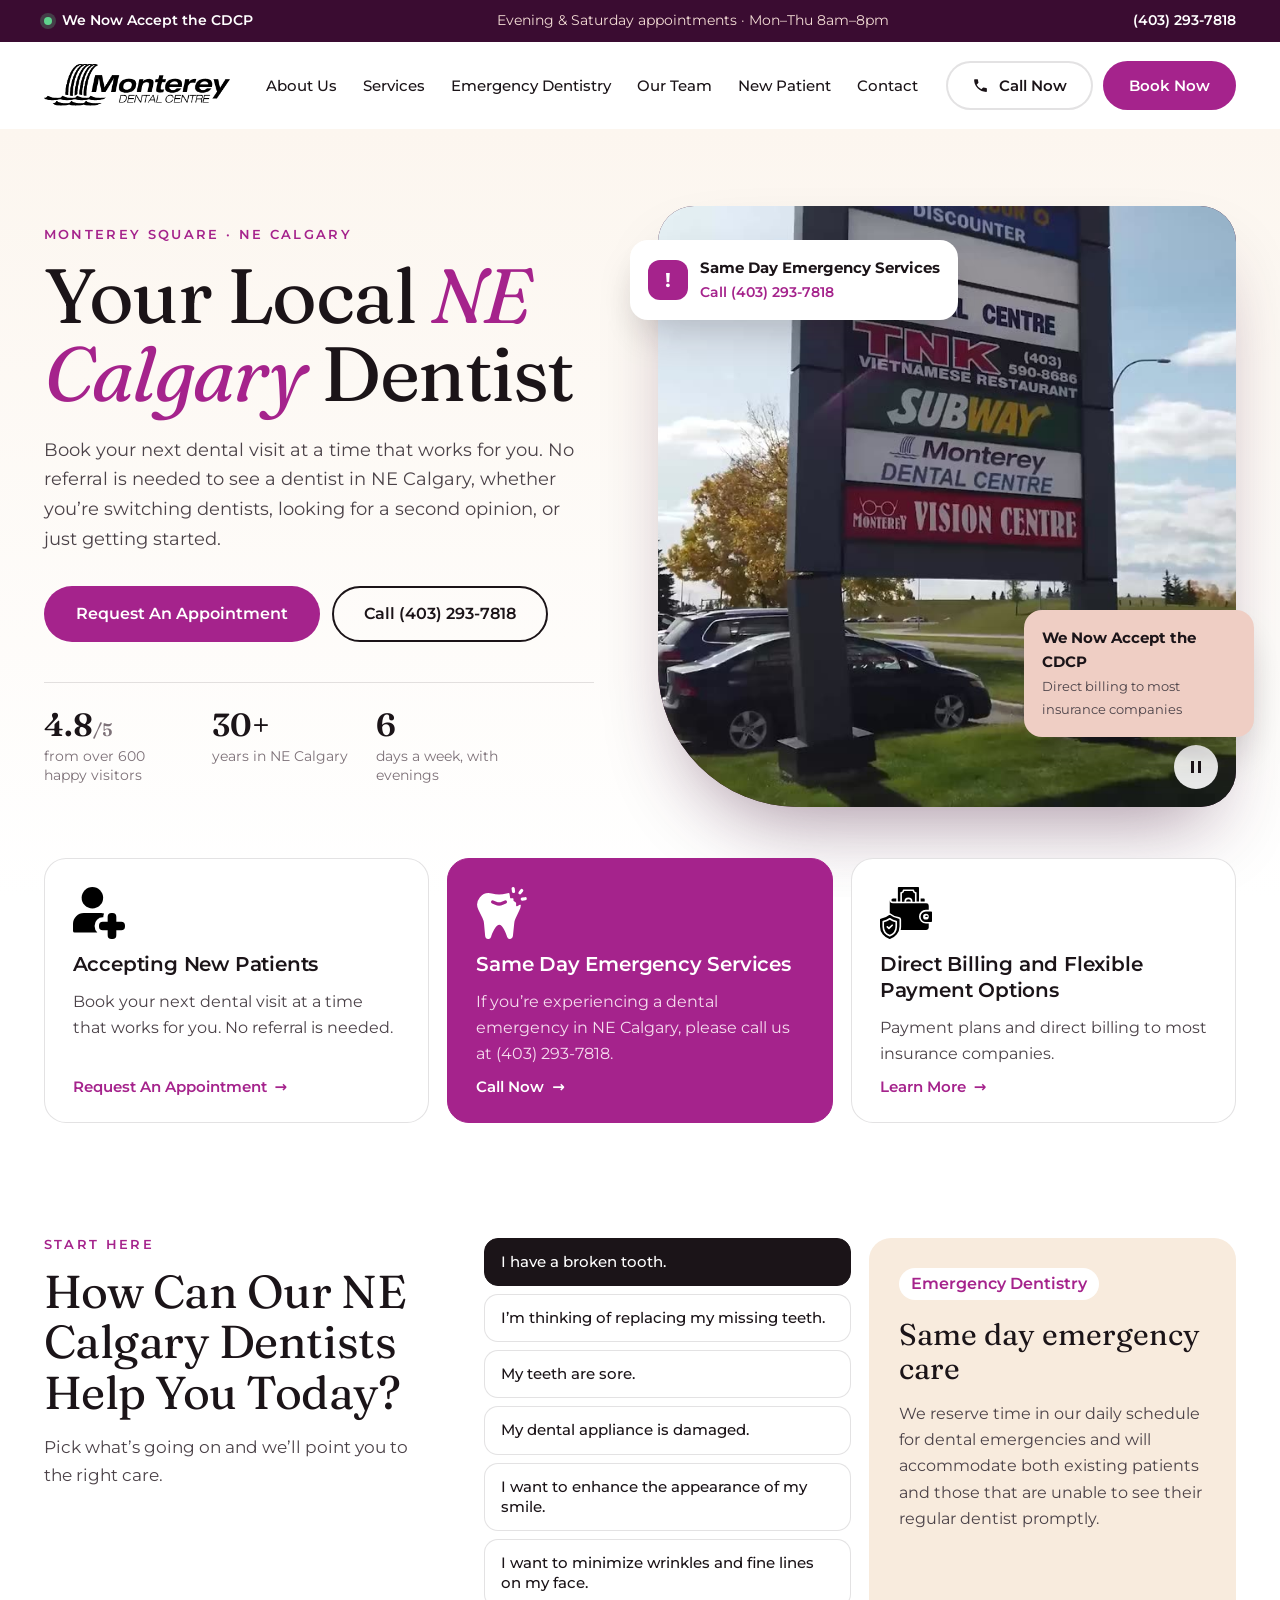
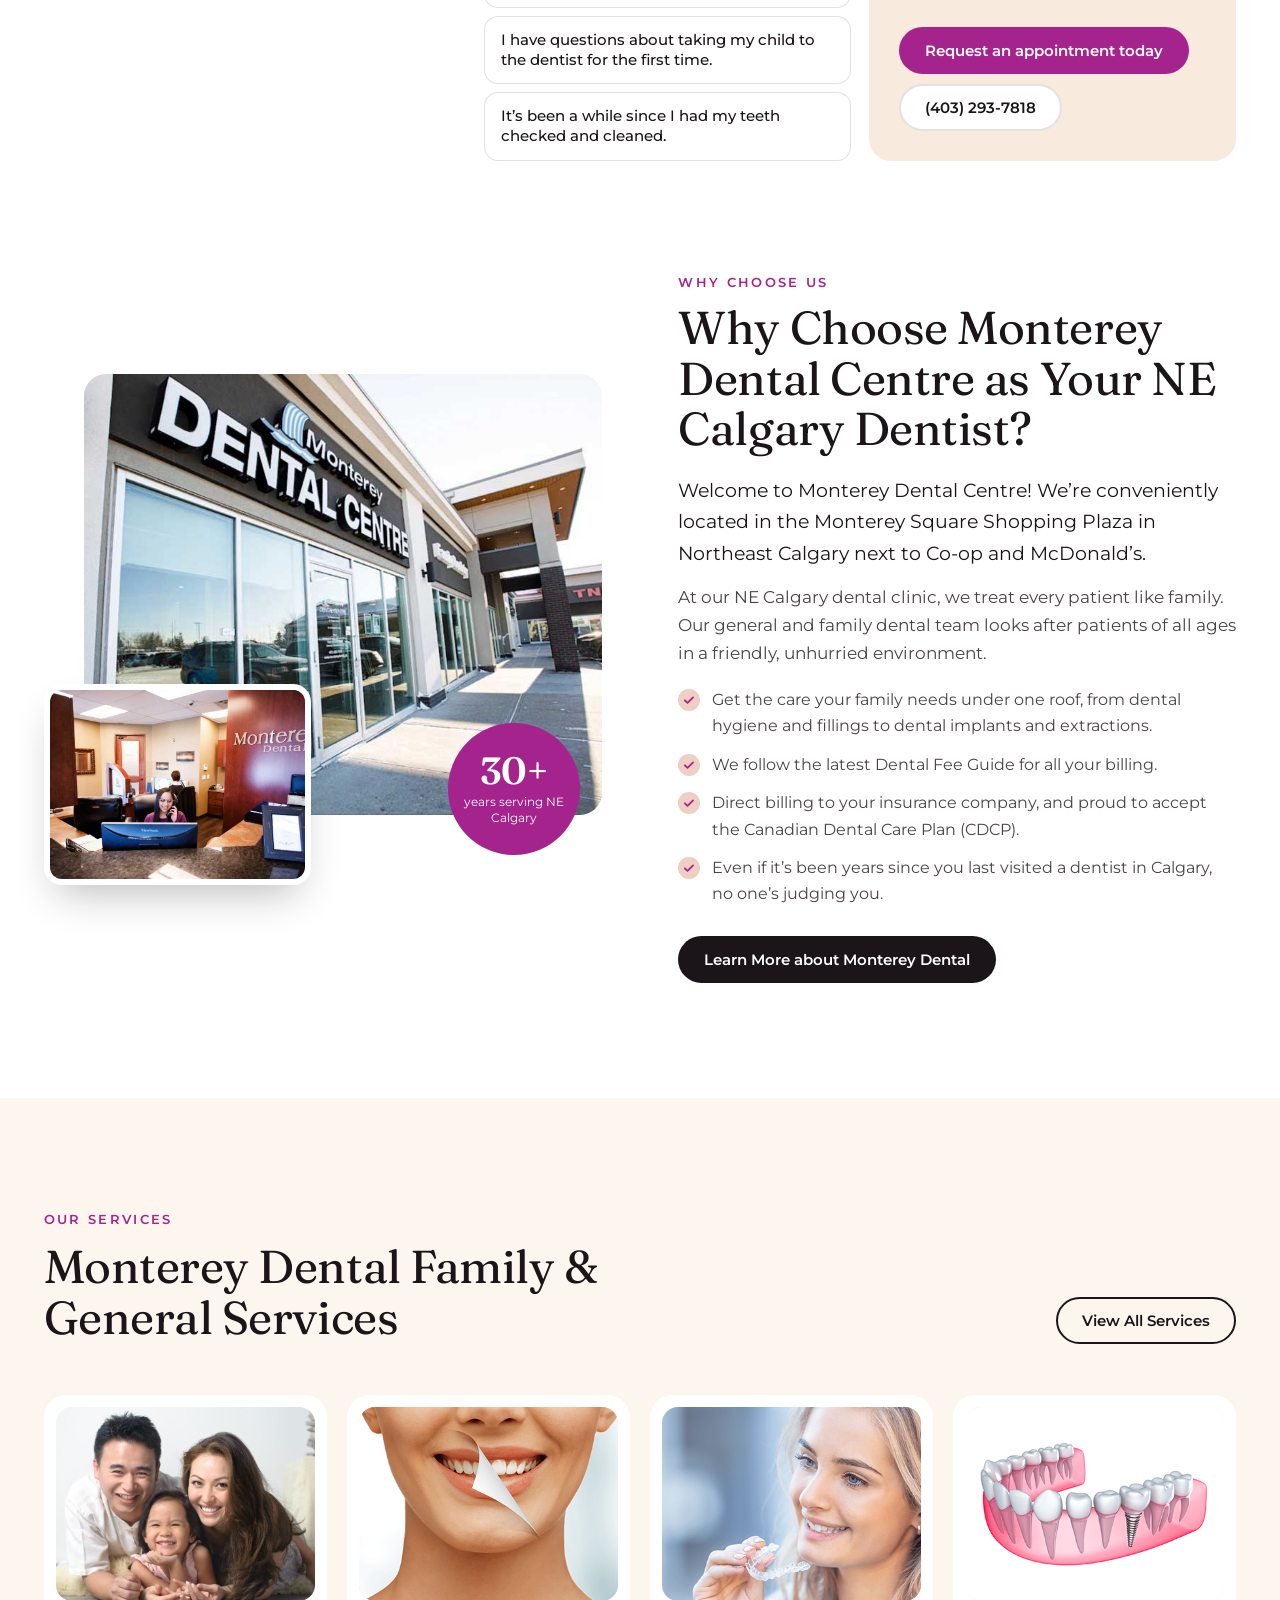
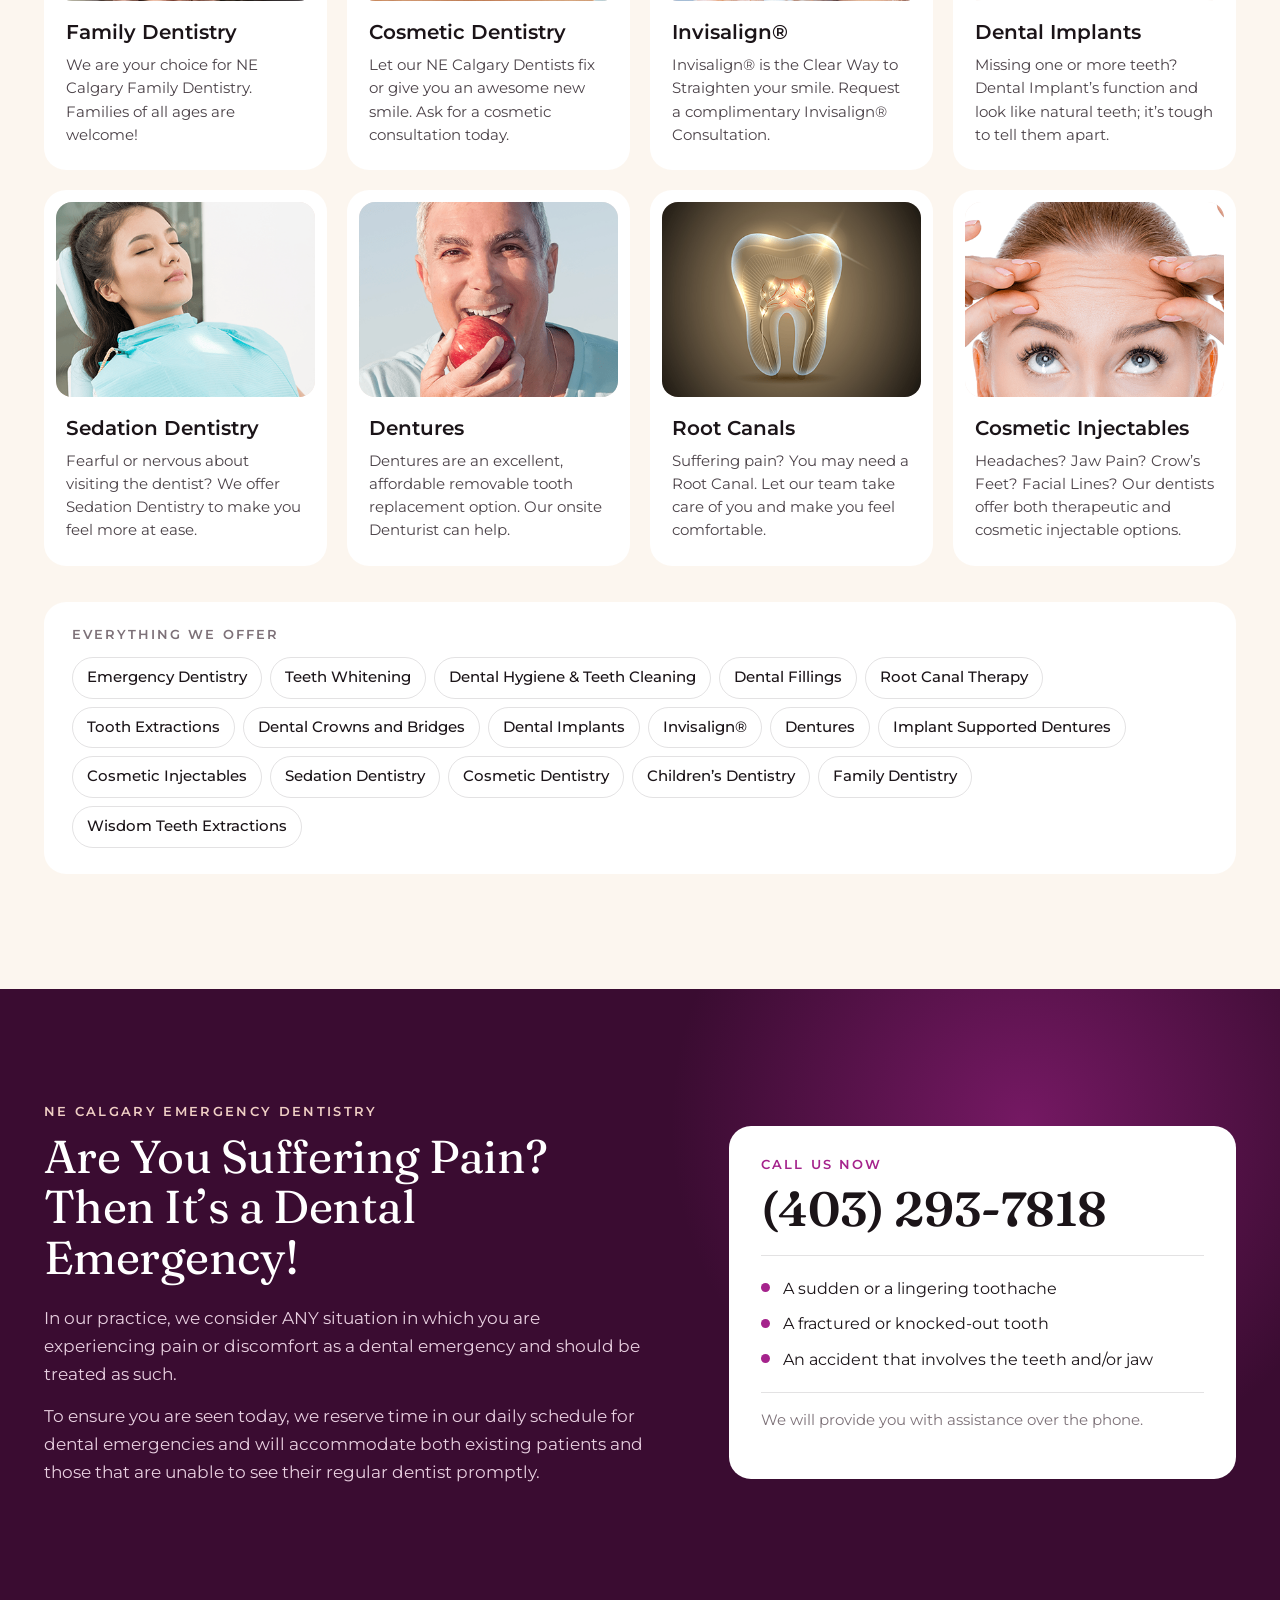
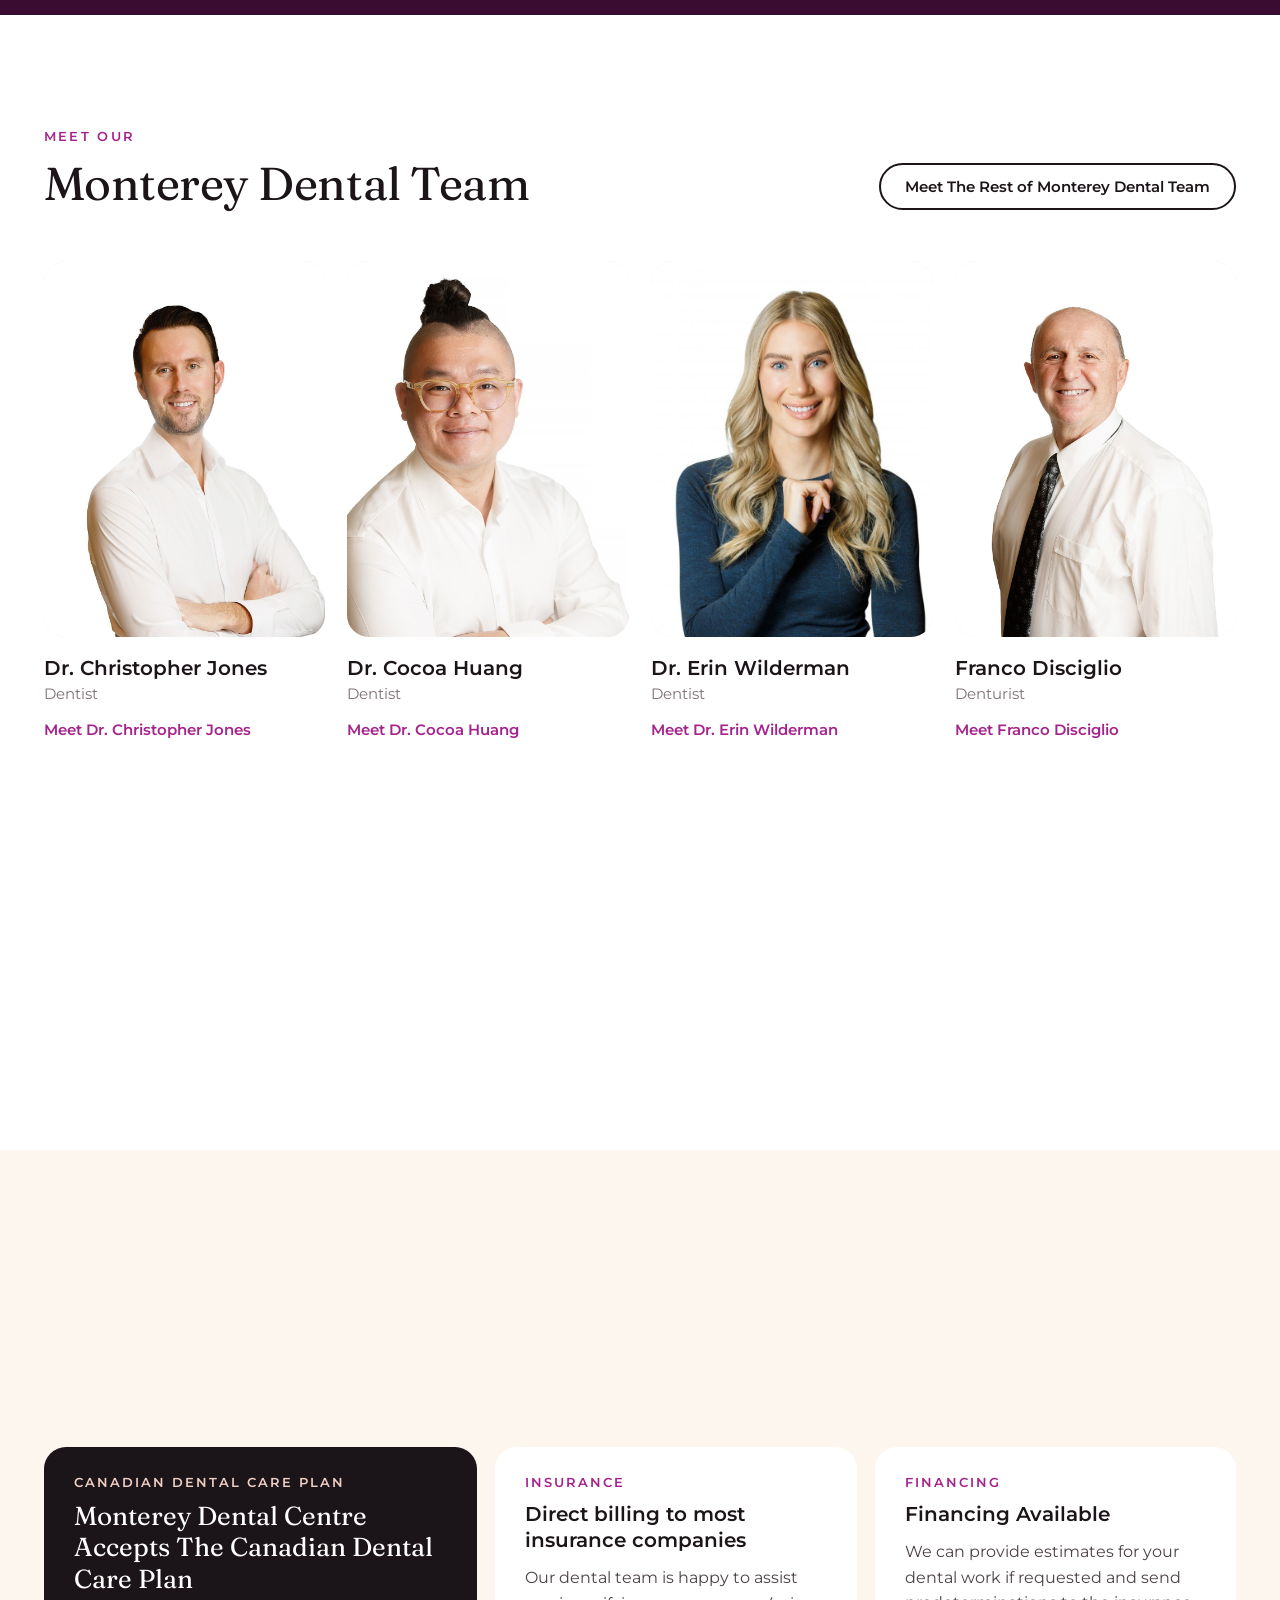
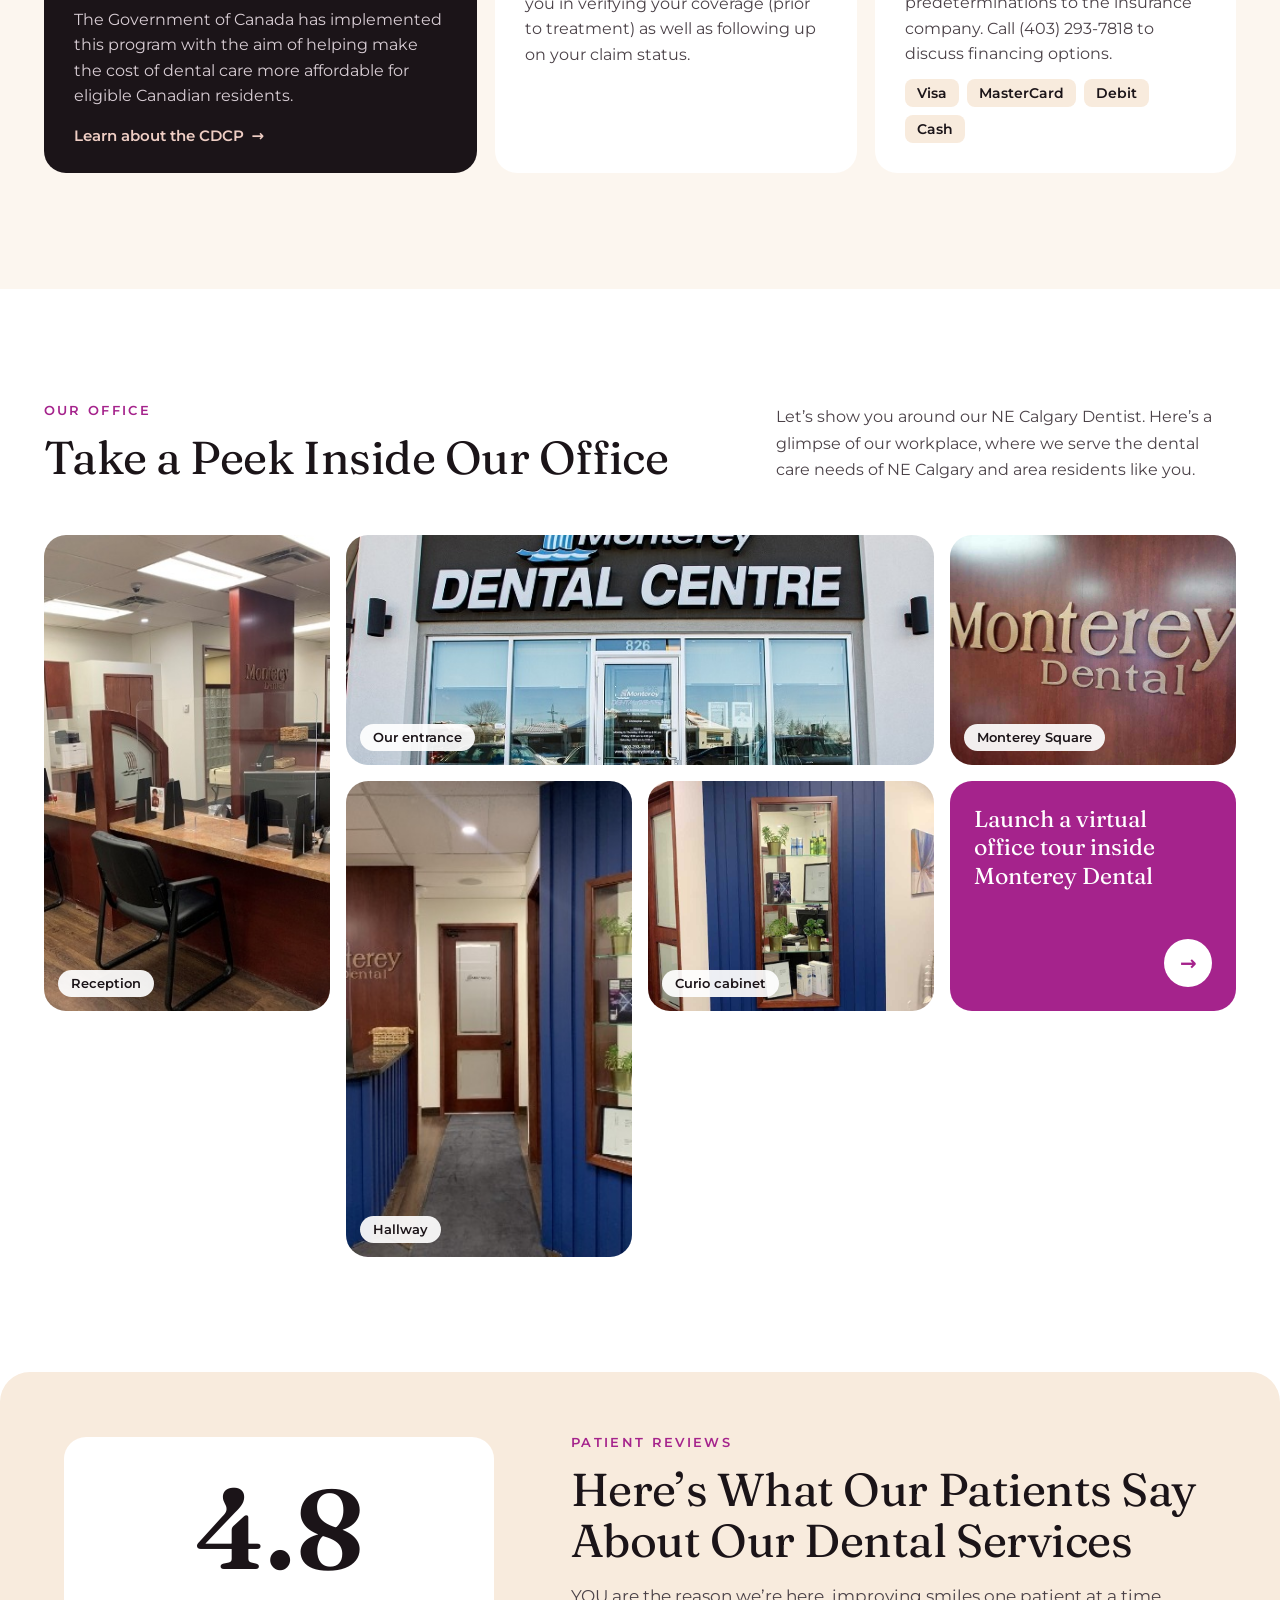
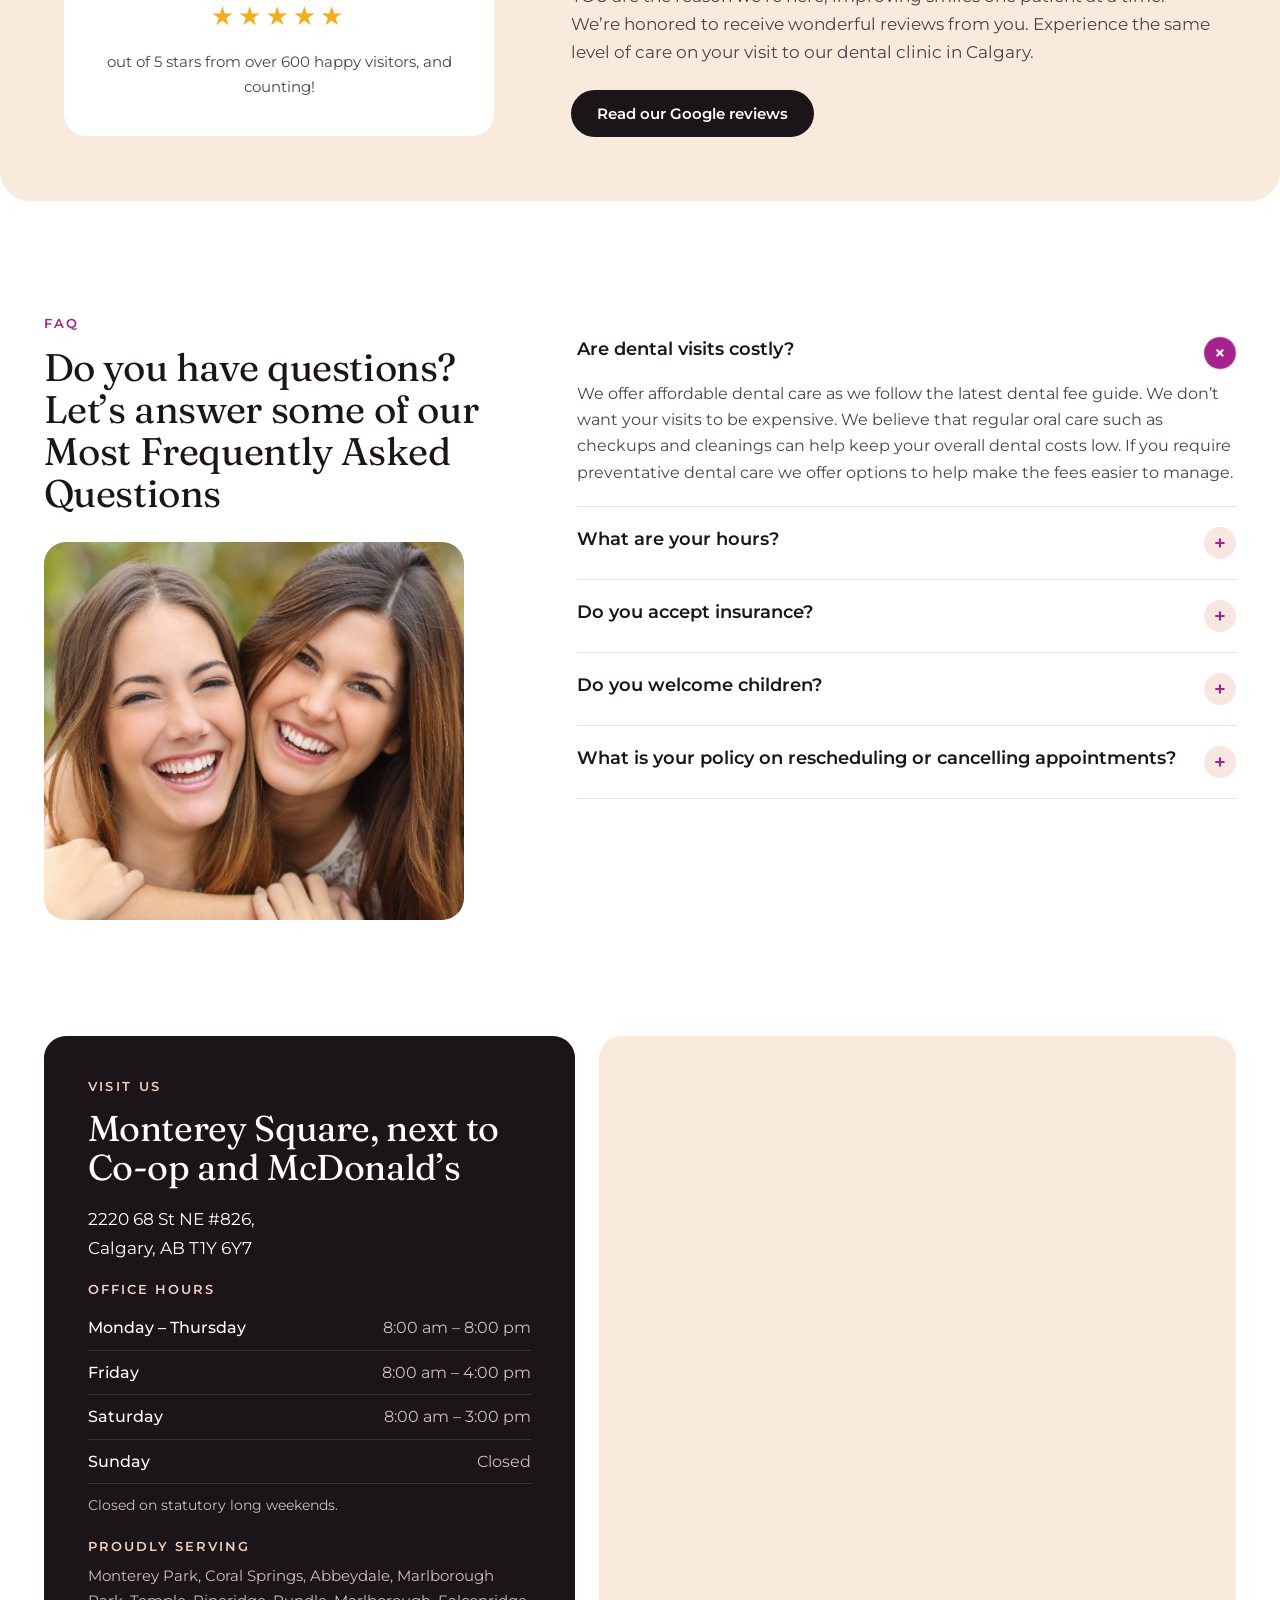
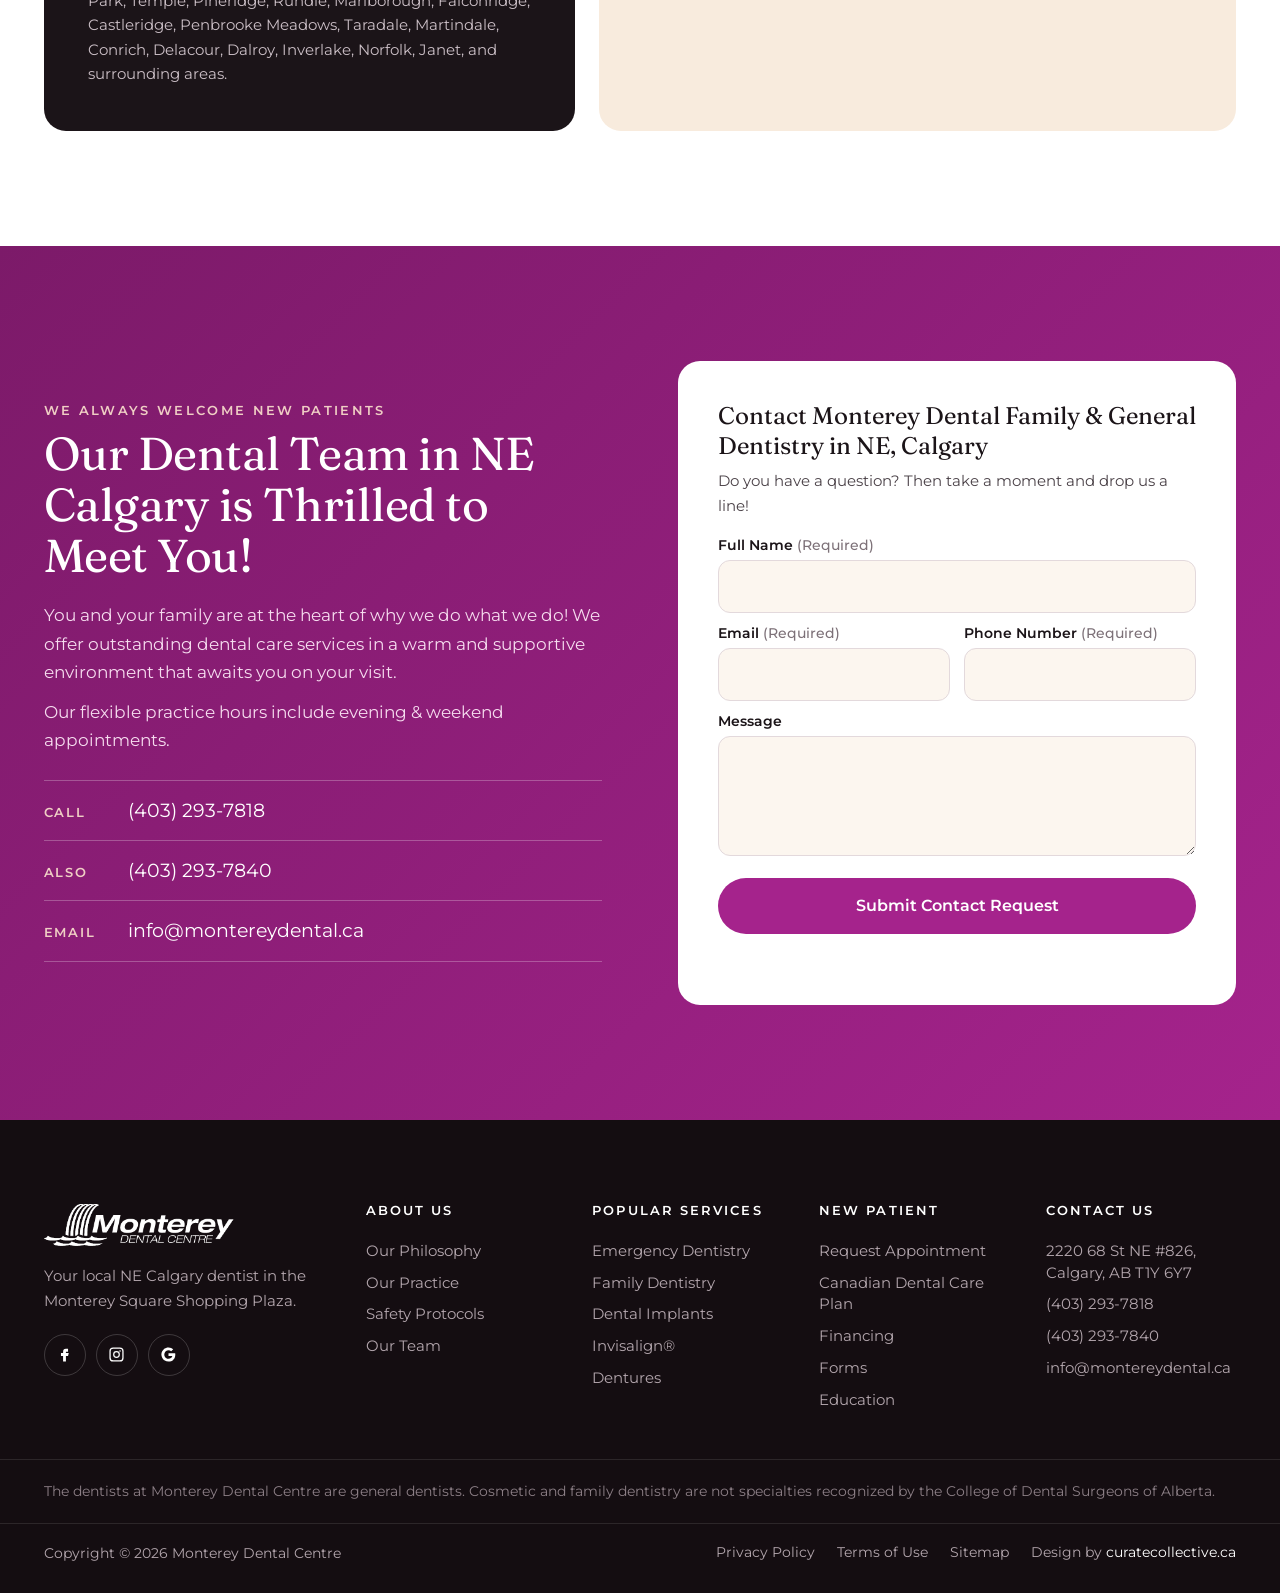
==== index.html @ 38882ba4 "Monterey Dental Centre homepage redesign Co-Authored-By: Claude Opus 5.5 <noreply@anthropic.com> Cla" ====
<!DOCTYPE html>
<html lang="en">
<head>
  <meta charset="utf-8">
  <meta name="viewport" content="width=device-width, initial-scale=1">
  <title>NE Calgary Dentist | Monterey Dental Centre</title>
  <meta name="description" content="Monterey Dental Centre is your local NE Calgary dentist in Monterey Square. Accepting new patients, same day emergency services, direct billing and the Canadian Dental Care Plan (CDCP).">
  <meta name="theme-color" content="#a5238c">
  <link rel="preload" href="assets/fonts/montserrat-latin-400-normal.woff2" as="font" type="font/woff2" crossorigin>
  <link rel="preload" href="assets/fonts/fraunces-latin-400-normal.woff2" as="font" type="font/woff2" crossorigin>
  <link rel="stylesheet" href="assets/css/style.css">
  <script type="application/ld+json">
  {"@context":"https://schema.org","@type":"Dentist","name":"Monterey Dental Centre","telephone":"+1-403-293-7818","email":"info@montereydental.ca","url":"https://www.montereydental.ca/","address":{"@type":"PostalAddress","streetAddress":"2220 68 St NE #826","addressLocality":"Calgary","addressRegion":"AB","postalCode":"T1Y 6Y7","addressCountry":"CA"},"openingHoursSpecification":[{"@type":"OpeningHoursSpecification","dayOfWeek":["Monday","Tuesday","Wednesday","Thursday"],"opens":"08:00","closes":"20:00"},{"@type":"OpeningHoursSpecification","dayOfWeek":"Friday","opens":"08:00","closes":"16:00"},{"@type":"OpeningHoursSpecification","dayOfWeek":"Saturday","opens":"08:00","closes":"15:00"}],"aggregateRating":{"@type":"AggregateRating","ratingValue":"4.8","bestRating":"5","ratingCount":"600"}}
  </script>
</head>
<body>
  <a class="skip" href="#main">Skip to content</a>

  <div class="topbar">
    <div class="wrap topbar-in">
      <p class="tb-cdcp"><span class="dot" aria-hidden="true"></span>We Now Accept the CDCP</p>
      <p class="tb-hours">Evening &amp; Saturday appointments · Mon–Thu 8am–8pm</p>
      <a class="tb-phone" href="tel:+14032937818">(403) 293-7818</a>
    </div>
  </div>

  <header class="hdr" id="hdr">
    <div class="wrap hdr-in">
      <a class="brand" href="#top" aria-label="Monterey Dental Centre home"><img src="assets/images/footer-logo.png" alt="Monterey Dental Centre" width="190" height="60"></a>
      <nav class="nav" aria-label="Main">
        <ul>
          <li><a href="#" data-nolink>About Us</a></li>
          <li><a href="#" data-nolink>Services</a></li>
          <li><a href="#" data-nolink>Emergency Dentistry</a></li>
          <li><a href="#" data-nolink>Our Team</a></li>
          <li><a href="#" data-nolink>New Patient</a></li>
          <li><a href="#" data-nolink>Contact</a></li>
        </ul>
      </nav>
      <div class="hdr-cta">
        <a class="btn btn-ghost" href="tel:+14032937818"><svg viewBox="0 0 24 24" aria-hidden="true"><path d="M6.6 10.8a15.1 15.1 0 0 0 6.6 6.6l2.2-2.2a1 1 0 0 1 1-.25 11.4 11.4 0 0 0 3.6.57 1 1 0 0 1 1 1V20a1 1 0 0 1-1 1A17 17 0 0 1 3 4a1 1 0 0 1 1-1h3.5a1 1 0 0 1 1 1c0 1.25.2 2.45.57 3.57a1 1 0 0 1-.25 1z"/></svg>Call Now</a>
        <a class="btn btn-brand" href="#book">Book Now</a>
      </div>
      <button class="burger" type="button" aria-expanded="false" aria-controls="drawer" aria-label="Open menu"><i></i><i></i><i></i></button>
    </div>
    <div class="drawer" id="drawer" hidden>
      <ul>
        <li><a href="#" data-nolink>About Us</a></li>
        <li><a href="#" data-nolink>Services</a></li>
        <li><a href="#" data-nolink>Emergency Dentistry</a></li>
        <li><a href="#" data-nolink>Our Team</a></li>
        <li><a href="#" data-nolink>New Patient</a></li>
        <li><a href="#" data-nolink>Contact</a></li>
      </ul>
      <div class="drawer-cta">
        <a class="btn btn-ghost" href="tel:+14032937818">Call Now</a>
        <a class="btn btn-brand" href="#book">Book Now</a>
      </div>
    </div>
  </header>

  <main id="main">

    <!-- Hero -->
    <section class="hero" id="top" aria-labelledby="hero-title">
      <div class="wrap hero-grid">
        <div class="hero-copy">
          <p class="eyebrow rise" style="--d:.05s">Monterey Square · NE Calgary</p>
          <h1 id="hero-title" class="rise" style="--d:.15s">Your Local <em>NE Calgary</em> Dentist</h1>
          <p class="hero-lede rise" style="--d:.28s">Book your next dental visit at a time that works for you. No referral is needed to see a dentist in NE Calgary, whether you’re switching dentists, looking for a second opinion, or just getting started.</p>
          <div class="hero-ctas rise" style="--d:.4s">
            <a class="btn btn-brand btn-lg" href="#book">Request An Appointment</a>
            <a class="btn btn-line btn-lg" href="tel:+14032937818">Call (403) 293-7818</a>
          </div>
          <ul class="hero-proof rise" style="--d:.52s">
            <li><b>4.8<span>/5</span></b>from over 600 happy visitors</li>
            <li><b>30+</b>years in NE Calgary</li>
            <li><b>6</b>days a week, with evenings</li>
          </ul>
        </div>
        <div class="hero-media rise" style="--d:.2s">
          <div class="hero-video">
            <video autoplay muted loop playsinline preload="metadata" poster="assets/images/hero-poster.jpg" aria-hidden="true"><source src="assets/images/montereydental-banner.mp4" type="video/mp4"></video>
            <button class="vid-btn" type="button" aria-pressed="false" aria-label="Pause video"><span></span></button>
          </div>
          <div class="float-card fc-emergency">
            <span class="fc-ico" aria-hidden="true">!</span>
            <div><b>Same Day Emergency Services</b><a href="tel:+14032937818">Call (403) 293-7818</a></div>
          </div>
          <div class="float-card fc-cdcp">
            <b>We Now Accept the CDCP</b>
            <span>Direct billing to most insurance companies</span>
          </div>
        </div>
      </div>
    </section>

    <!-- Three promises -->
    <section class="promises" aria-label="Why patients choose us">
      <div class="wrap promise-row">
        <article class="promise reveal">
          <img src="assets/images/Patients.svg" alt="" width="54" height="54">
          <h2>Accepting New Patients</h2>
          <p>Book your next dental visit at a time that works for you. No referral is needed.</p>
          <a class="link" href="#book">Request An Appointment</a>
        </article>
        <article class="promise promise-hot reveal">
          <img src="assets/images/broken-tooth.svg" alt="" width="54" height="54">
          <h2>Same Day Emergency Services</h2>
          <p>If you’re experiencing a dental emergency in NE Calgary, please call us at (403) 293-7818.</p>
          <a class="link" href="tel:+14032937818">Call Now</a>
        </article>
        <article class="promise reveal">
          <img src="assets/images/Wealth-Insurance.svg" alt="" width="54" height="54">
          <h2>Direct Billing and Flexible Payment Options</h2>
          <p>Payment plans and direct billing to most insurance companies.</p>
          <a class="link" href="#pay">Learn More</a>
        </article>
      </div>
    </section>

    <!-- Symptom helper (new) -->
    <section class="helper" aria-labelledby="helper-title">
      <div class="wrap helper-grid">
        <div class="helper-head reveal">
          <p class="eyebrow">Start here</p>
          <h2 id="helper-title">How Can Our NE Calgary Dentists Help You Today?</h2>
          <p>Pick what’s going on and we’ll point you to the right care.</p>
        </div>
        <div class="helper-ui reveal">
          <ul class="helper-list" role="tablist" aria-label="What brings you in">
            <li><button role="tab" aria-selected="true" data-h="0">I have a broken tooth.</button></li>
            <li><button role="tab" aria-selected="false" data-h="1">I’m thinking of replacing my missing teeth.</button></li>
            <li><button role="tab" aria-selected="false" data-h="2">My teeth are sore.</button></li>
            <li><button role="tab" aria-selected="false" data-h="3">My dental appliance is damaged.</button></li>
            <li><button role="tab" aria-selected="false" data-h="4">I want to enhance the appearance of my smile.</button></li>
            <li><button role="tab" aria-selected="false" data-h="5">I want to minimize wrinkles and fine lines on my face.</button></li>
            <li><button role="tab" aria-selected="false" data-h="6">I have questions about taking my child to the dentist for the first time.</button></li>
            <li><button role="tab" aria-selected="false" data-h="7">It’s been a while since I had my teeth checked and cleaned.</button></li>
          </ul>
          <div class="helper-out" role="tabpanel" aria-live="polite">
            <p class="ho-tag" data-ho-tag>Emergency Dentistry</p>
            <h3 data-ho-title>Same day emergency care</h3>
            <p data-ho-text>We reserve time in our daily schedule for dental emergencies and will accommodate both existing patients and those that are unable to see their regular dentist promptly.</p>
            <div class="ho-ctas">
              <a class="btn btn-brand" href="#book" data-ho-cta>Request an appointment today</a>
              <a class="btn btn-ghost" href="tel:+14032937818">(403) 293-7818</a>
            </div>
          </div>
        </div>
      </div>
    </section>

    <!-- Why choose -->
    <section class="why" aria-labelledby="why-title">
      <div class="wrap why-grid">
        <div class="why-media reveal">
          <img class="why-main" src="assets/images/monterey-dental-exterior-side-shot-1.jpg" alt="Exterior of Monterey Dental Centre in Monterey Square, NE Calgary" loading="lazy">
          <img class="why-sub" src="assets/images/monterey-dental-answering-phone-1.jpg" alt="Monterey Dental team member answering the phone" loading="lazy">
          <div class="why-badge"><b>30+</b><span>years serving NE Calgary</span></div>
        </div>
        <div class="why-copy reveal">
          <p class="eyebrow">Why choose us</p>
          <h2 id="why-title">Why Choose Monterey Dental Centre as Your NE Calgary Dentist?</h2>
          <p class="big">Welcome to Monterey Dental Centre! We’re conveniently located in the Monterey Square Shopping Plaza in Northeast Calgary next to Co-op and McDonald’s.</p>
          <p>At our NE Calgary dental clinic, we treat every patient like family. Our general and family dental team looks after patients of all ages in a friendly, unhurried environment.</p>
          <ul class="ticks">
            <li>Get the care your family needs under one roof, from dental hygiene and fillings to dental implants and extractions.</li>
            <li>We follow the latest Dental Fee Guide for all your billing.</li>
            <li>Direct billing to your insurance company, and proud to accept the Canadian Dental Care Plan (CDCP).</li>
            <li>Even if it’s been years since you last visited a dentist in Calgary, no one’s judging you.</li>
          </ul>
          <a class="btn btn-dark" href="#" data-nolink>Learn More about Monterey Dental</a>
        </div>
      </div>
    </section>

    <!-- Services -->
    <section class="services" aria-labelledby="svc-title">
      <div class="wrap">
        <div class="sec-head reveal">
          <div>
            <p class="eyebrow">Our services</p>
            <h2 id="svc-title">Monterey Dental Family &amp; General Services</h2>
          </div>
          <a class="btn btn-line" href="#" data-nolink>View All Services</a>
        </div>
        <div class="svc-grid">
          <article class="svc reveal"><div class="svc-img"><img src="assets/images/serviceslider.jpg" alt="NE Calgary Family Dentistry" loading="lazy"></div><h3>Family Dentistry</h3><p>We are your choice for NE Calgary Family Dentistry. Families of all ages are welcome!</p></article>
          <article class="svc reveal"><div class="svc-img"><img src="assets/images/cosmetic-dentistry.png" alt="NE Calgary Cosmetic Dentistry" loading="lazy"></div><h3>Cosmetic Dentistry</h3><p>Let our NE Calgary Dentists fix or give you an awesome new smile. Ask for a cosmetic consultation today.</p></article>
          <article class="svc reveal"><div class="svc-img"><img src="assets/images/invisalign.png" alt="NE Calgary Invisalign Clear Aligners" loading="lazy"></div><h3>Invisalign®</h3><p>Invisalign® is the Clear Way to Straighten your smile. Request a complimentary Invisalign® Consultation.</p></article>
          <article class="svc reveal"><div class="svc-img"><img src="assets/images/dental-implants.png" alt="NE Calgary Dental Implants" loading="lazy"></div><h3>Dental Implants</h3><p>Missing one or more teeth? Dental Implant’s function and look like natural teeth; it’s tough to tell them apart.</p></article>
          <article class="svc reveal"><div class="svc-img"><img src="assets/images/sedation-dentistry.png" alt="NE Calgary Sedation Dentistry" loading="lazy"></div><h3>Sedation Dentistry</h3><p>Fearful or nervous about visiting the dentist? We offer Sedation Dentistry to make you feel more at ease.</p></article>
          <article class="svc reveal"><div class="svc-img"><img src="assets/images/dentures.png" alt="NE Calgary Dentures" loading="lazy"></div><h3>Dentures</h3><p>Dentures are an excellent, affordable removable tooth replacement option. Our onsite Denturist can help.</p></article>
          <article class="svc reveal"><div class="svc-img"><img src="assets/images/root-canal-therapy.png" alt="NE Calgary Root Canal Therapy" loading="lazy"></div><h3>Root Canals</h3><p>Suffering pain? You may need a Root Canal. Let our team take care of you and make you feel comfortable.</p></article>
          <article class="svc reveal"><div class="svc-img"><img src="assets/images/cosmetic-injectables.png" alt="NE Calgary Therapeutic Injectables" loading="lazy"></div><h3>Cosmetic Injectables</h3><p>Headaches? Jaw Pain? Crow’s Feet? Facial Lines? Our dentists offer both therapeutic and cosmetic injectable options.</p></article>
        </div>
        <div class="svc-all reveal">
          <p class="svc-all-label">Everything we offer</p>
          <ul>
            <li>Emergency Dentistry</li><li>Teeth Whitening</li><li>Dental Hygiene &amp; Teeth Cleaning</li><li>Dental Fillings</li><li>Root Canal Therapy</li><li>Tooth Extractions</li><li>Dental Crowns and Bridges</li><li>Dental Implants</li><li>Invisalign®</li><li>Dentures</li><li>Implant Supported Dentures</li><li>Cosmetic Injectables</li><li>Sedation Dentistry</li><li>Cosmetic Dentistry</li><li>Children’s Dentistry</li><li>Family Dentistry</li><li>Wisdom Teeth Extractions</li>
          </ul>
        </div>
      </div>
    </section>

    <!-- Emergency (new) -->
    <section class="emerg" aria-labelledby="em-title">
      <div class="wrap emerg-grid">
        <div class="reveal">
          <p class="eyebrow eyebrow-light">NE Calgary Emergency Dentistry</p>
          <h2 id="em-title">Are You Suffering Pain? Then It’s a Dental Emergency!</h2>
          <p>In our practice, we consider ANY situation in which you are experiencing pain or discomfort as a dental emergency and should be treated as such.</p>
          <p>To ensure you are seen today, we reserve time in our daily schedule for dental emergencies and will accommodate both existing patients and those that are unable to see their regular dentist promptly.</p>
        </div>
        <div class="emerg-card reveal">
          <p class="ec-label">Call us now</p>
          <a class="ec-phone" href="tel:+14032937818">(403) 293-7818</a>
          <ul>
            <li>A sudden or a lingering toothache</li>
            <li>A fractured or knocked-out tooth</li>
            <li>An accident that involves the teeth and/or jaw</li>
          </ul>
          <p class="ec-note">We will provide you with assistance over the phone.</p>
        </div>
      </div>
    </section>

    <!-- Team -->
    <section class="team" aria-labelledby="team-title">
      <div class="wrap">
        <div class="sec-head reveal">
          <div>
            <p class="eyebrow">Meet our</p>
            <h2 id="team-title">Monterey Dental Team</h2>
          </div>
          <a class="btn btn-line" href="#" data-nolink>Meet The Rest of Monterey Dental Team</a>
        </div>
        <div class="team-grid">
          <article class="doc reveal"><div class="doc-img"><img src="assets/images/dr.christopher-jones.jpg" alt="Dr. Christopher Jones" loading="lazy"></div><h3>Dr. Christopher Jones</h3><p>Dentist</p><a href="#" data-nolink>Meet Dr. Christopher Jones</a></article>
          <article class="doc reveal"><div class="doc-img"><img src="assets/images/dr.cocoa-huang.jpg" alt="Dr. Cocoa Huang" loading="lazy"></div><h3>Dr. Cocoa Huang</h3><p>Dentist</p><a href="#" data-nolink>Meet Dr. Cocoa Huang</a></article>
          <article class="doc reveal"><div class="doc-img"><img src="assets/images/dr.erin-wilderman.jpg" alt="Dr. Erin Wilderman" loading="lazy"></div><h3>Dr. Erin Wilderman</h3><p>Dentist</p><a href="#" data-nolink>Meet Dr. Erin Wilderman</a></article>
          <article class="doc reveal"><div class="doc-img"><img src="assets/images/franco-disciglio.jpg" alt="Franco Disciglio" loading="lazy"></div><h3>Franco Disciglio</h3><p>Denturist</p><a href="#" data-nolink>Meet Franco Disciglio</a></article>
        </div>
        <div class="philo reveal">
          <blockquote>“We believe that the relationship we have with our patients is of utmost importance and should be based on trust and compassion.”</blockquote>
          <div class="philo-side">
            <p>We keep up to date on the latest dental technology:</p>
            <ul class="chips"><li>Digital x-rays</li><li>Intra-oral cameras</li><li>Digital impressions</li></ul>
          </div>
        </div>
      </div>
    </section>

    <!-- Paying for care (new) -->
    <section class="pay" id="pay" aria-labelledby="pay-title">
      <div class="wrap">
        <div class="sec-head reveal">
          <div>
            <p class="eyebrow">Paying for your care</p>
            <h2 id="pay-title">Direct Billing and Flexible Payment Options</h2>
          </div>
          <p class="sec-sub">We’ve been a dental provider in NE Calgary for over 30 years, and we’re always looking for ways to make dental care more accessible.</p>
        </div>
        <div class="pay-grid">
          <article class="pay-card pay-cdcp reveal">
            <p class="pc-tag">Canadian Dental Care Plan</p>
            <h3>Monterey Dental Centre Accepts The Canadian Dental Care Plan</h3>
            <p>The Government of Canada has implemented this program with the aim of helping make the cost of dental care more affordable for eligible Canadian residents.</p>
            <a class="link" href="#" data-nolink>Learn about the CDCP</a>
          </article>
          <article class="pay-card reveal">
            <p class="pc-tag">Insurance</p>
            <h3>Direct billing to most insurance companies</h3>
            <p>Our dental team is happy to assist you in verifying your coverage (prior to treatment) as well as following up on your claim status.</p>
          </article>
          <article class="pay-card reveal">
            <p class="pc-tag">Financing</p>
            <h3>Financing Available</h3>
            <p>We can provide estimates for your dental work if requested and send predeterminations to the insurance company. Call (403) 293-7818 to discuss financing options.</p>
            <ul class="pay-methods"><li>Visa</li><li>MasterCard</li><li>Debit</li><li>Cash</li></ul>
          </article>
        </div>
      </div>
    </section>

    <!-- Office tour -->
    <section class="tour" aria-labelledby="tour-title">
      <div class="wrap">
        <div class="sec-head reveal">
          <div>
            <p class="eyebrow">Our office</p>
            <h2 id="tour-title">Take a Peek Inside Our Office</h2>
          </div>
          <p class="sec-sub">Let’s show you around our NE Calgary Dentist. Here’s a glimpse of our workplace, where we serve the dental care needs of NE Calgary and area residents like you.</p>
        </div>
        <div class="tour-grid">
          <figure class="t t1 reveal"><img src="assets/images/gallery1.jpg" alt="Reception at Monterey Dental Centre" loading="lazy"><figcaption>Reception</figcaption></figure>
          <figure class="t t2 reveal"><img src="assets/images/montery.jpg" alt="Exterior entrance to Monterey Dental Centre" loading="lazy"><figcaption>Our entrance</figcaption></figure>
          <figure class="t t3 reveal"><img src="assets/images/monterey-dental-signage-1.jpg" alt="Monterey Dental signage" loading="lazy"><figcaption>Monterey Square</figcaption></figure>
          <figure class="t t4 reveal"><img src="assets/images/gallery4.jpg" alt="Hallway at Monterey Dental Centre" loading="lazy"><figcaption>Hallway</figcaption></figure>
          <figure class="t t5 reveal"><img src="assets/images/monterey-dental-curio-wall-1.jpg" alt="Curio cabinet at Monterey Dental Centre" loading="lazy"><figcaption>Curio cabinet</figcaption></figure>
          <a class="t t6 tour-cta reveal" href="#" data-nolink><span>Launch a virtual office tour inside Monterey Dental</span><i aria-hidden="true">→</i></a>
        </div>
      </div>
    </section>

    <!-- Reviews -->
    <section class="reviews" aria-labelledby="rev-title">
      <div class="wrap rev-grid">
        <div class="rev-score reveal">
          <b data-count="4.8">4.8</b>
          <span class="stars" aria-label="4.8 out of 5 stars">★★★★★</span>
          <p>out of 5 stars from over 600 happy visitors, and counting!</p>
        </div>
        <div class="reveal">
          <p class="eyebrow">Patient reviews</p>
          <h2 id="rev-title">Here’s What Our Patients Say About Our Dental Services</h2>
          <p>YOU are the reason we’re here, improving smiles one patient at a time. We’re honored to receive wonderful reviews from you. Experience the same level of care on your visit to our dental clinic in Calgary.</p>
          <a class="btn btn-dark" href="https://www.google.com/maps/search/?api=1&amp;query=Monterey+Dental+Centre+2220+68+St+NE+Calgary" target="_blank" rel="noopener">Read our Google reviews</a>
        </div>
      </div>
    </section>

    <!-- FAQ -->
    <section class="faq" aria-labelledby="faq-title">
      <div class="wrap faq-grid">
        <div class="reveal">
          <p class="eyebrow">FAQ</p>
          <h2 id="faq-title">Do you have questions? Let’s answer some of our Most Frequently Asked Questions</h2>
          <img class="faq-img" src="assets/images/footer-contact-image.jpg" alt="Smiling dental patients" loading="lazy">
        </div>
        <div class="faq-list reveal">
          <details open><summary>Are dental visits costly?</summary><p>We offer affordable dental care as we follow the latest dental fee guide. We don’t want your visits to be expensive. We believe that regular oral care such as checkups and cleanings can help keep your overall dental costs low. If you require preventative dental care we offer options to help make the fees easier to manage.</p></details>
          <details><summary>What are your hours?</summary><p>We’re open Monday to Thursday from 8:00 am to 8:00 pm, Friday 8:00 am to 4:00 pm, and Saturday 8:00 am to 3:00 pm (closed on statutory long weekends). Evening and Saturday appointments make it easier to fit a visit around work or school.</p></details>
          <details><summary>Do you accept insurance?</summary><p>Yes, we accept dental insurance and our dental team is happy to assist you in verifying your coverage (prior to treatment) as well as following up on your claim status. We also directly bill most insurance companies.</p></details>
          <details><summary>Do you welcome children?</summary><p>Yes, our dental team welcomes children of all ages. We love having them around. We do our best to keep our office as child-friendly as possible.</p></details>
          <details><summary>What is your policy on rescheduling or cancelling appointments?</summary><p>We always appreciate you notifying us ahead of time if you need to reschedule or cancel an appointment. We understand that emergencies or sudden changes in plans can occur. However, if it happens repeatedly without warnings, we may enforce our cancellation fee accordingly. This is to ensure that all patients get the chance to receive the treatments they need as soon as possible.</p></details>
        </div>
      </div>
    </section>

    <!-- Visit us (new) -->
    <section class="visit" aria-labelledby="visit-title">
      <div class="wrap visit-grid">
        <div class="visit-info reveal">
          <p class="eyebrow">Visit us</p>
          <h2 id="visit-title">Monterey Square, next to Co-op and McDonald’s</h2>
          <address>2220 68 St NE #826,<br>Calgary, AB T1Y 6Y7</address>
          <table class="hours">
            <caption>Office hours</caption>
            <tr><th scope="row">Monday – Thursday</th><td>8:00 am – 8:00 pm</td></tr>
            <tr><th scope="row">Friday</th><td>8:00 am – 4:00 pm</td></tr>
            <tr><th scope="row">Saturday</th><td>8:00 am – 3:00 pm</td></tr>
            <tr><th scope="row">Sunday</th><td>Closed</td></tr>
          </table>
          <p class="note">Closed on statutory long weekends.</p>
          <p class="areas-label">Proudly serving</p>
          <p class="areas">Monterey Park, Coral Springs, Abbeydale, Marlborough Park, Temple, Pineridge, Rundle, Marlborough, Falconridge, Castleridge, Penbrooke Meadows, Taradale, Martindale, Conrich, Delacour, Dalroy, Inverlake, Norfolk, Janet, and surrounding areas.</p>
        </div>
        <div class="map reveal">
          <iframe title="Map to Monterey Dental Centre" src="https://maps.google.com/maps?q=Monterey%20Dental%20Centre%2C%202220%2068%20St%20NE%20%23826%2C%20Calgary%2C%20AB&amp;z=15&amp;output=embed" loading="lazy" referrerpolicy="no-referrer-when-downgrade"></iframe>
        </div>
      </div>
    </section>

    <!-- Contact -->
    <section class="contact" id="book" aria-labelledby="ct-title">
      <div class="wrap contact-grid">
        <div class="ct-copy reveal">
          <p class="eyebrow eyebrow-light">We Always Welcome New Patients</p>
          <h2 id="ct-title">Our Dental Team in NE Calgary is Thrilled to Meet You!</h2>
          <p>You and your family are at the heart of why we do what we do! We offer outstanding dental care services in a warm and supportive environment that awaits you on your visit.</p>
          <p>Our flexible practice hours include evening &amp; weekend appointments.</p>
          <ul class="ct-lines">
            <li><span>Call</span><a href="tel:+14032937818">(403) 293-7818</a></li>
            <li><span>Also</span><a href="tel:+14032937840">(403) 293-7840</a></li>
            <li><span>Email</span><a href="mailto:info@montereydental.ca">info@montereydental.ca</a></li>
          </ul>
        </div>
        <form class="ct-form reveal" novalidate>
          <h3>Contact Monterey Dental Family &amp; General Dentistry in NE, Calgary</h3>
          <p class="form-sub">Do you have a question? Then take a moment and drop us a line!</p>
          <label class="fld"><span>Full Name <em>(Required)</em></span><input name="name" autocomplete="name" required></label>
          <div class="fld-row">
            <label class="fld"><span>Email <em>(Required)</em></span><input name="email" type="email" autocomplete="email" required></label>
            <label class="fld"><span>Phone Number <em>(Required)</em></span><input name="phone" type="tel" autocomplete="tel" required></label>
          </div>
          <label class="fld"><span>Message</span><textarea name="message" rows="4"></textarea></label>
          <button class="btn btn-brand btn-lg btn-full" type="submit">Submit Contact Request</button>
          <p class="form-note" role="status" aria-live="polite"></p>
        </form>
      </div>
    </section>
  </main>

  <footer class="ftr">
    <div class="wrap ftr-grid">
      <div class="ftr-brand">
        <img src="assets/images/header-logo.png" alt="Monterey Dental Centre" width="190" height="60" loading="lazy">
        <p>Your local NE Calgary dentist in the Monterey Square Shopping Plaza.</p>
        <div class="soc">
          <a href="https://www.facebook.com/" target="_blank" rel="noopener" aria-label="Facebook"><svg viewBox="0 0 24 24" aria-hidden="true"><path d="M14 8h3V4h-3c-2.8 0-4 1.7-4 4.3V10H7v4h3v8h4v-8h3l1-4h-4V8.6c0-.4.3-.6.6-.6z"/></svg></a>
          <a href="https://www.instagram.com/" target="_blank" rel="noopener" aria-label="Instagram"><svg viewBox="0 0 24 24" aria-hidden="true"><path d="M12 7.2a4.8 4.8 0 1 0 0 9.6 4.8 4.8 0 0 0 0-9.6Zm0 7.9a3.1 3.1 0 1 1 0-6.2 3.1 3.1 0 0 1 0 6.2Zm6.1-8.1a1.1 1.1 0 1 1-2.2 0 1.1 1.1 0 0 1 2.2 0ZM16.8 2H7.2A5.2 5.2 0 0 0 2 7.2v9.6A5.2 5.2 0 0 0 7.2 22h9.6a5.2 5.2 0 0 0 5.2-5.2V7.2A5.2 5.2 0 0 0 16.8 2Zm3.4 14.8a3.4 3.4 0 0 1-3.4 3.4H7.2a3.4 3.4 0 0 1-3.4-3.4V7.2a3.4 3.4 0 0 1 3.4-3.4h9.6a3.4 3.4 0 0 1 3.4 3.4Z"/></svg></a>
          <a href="https://www.google.com/maps/search/?api=1&amp;query=Monterey+Dental+Centre+Calgary" target="_blank" rel="noopener" aria-label="Google Business Profile"><svg viewBox="0 0 24 24" aria-hidden="true"><path d="M21.6 12.2c0-.7-.1-1.4-.2-2H12v3.8h5.4a4.6 4.6 0 0 1-2 3v2.5h3.2c1.9-1.7 3-4.3 3-7.3ZM12 22c2.7 0 5-.9 6.6-2.4l-3.2-2.5c-.9.6-2 1-3.4 1-2.6 0-4.8-1.8-5.6-4.1H3.1v2.6A10 10 0 0 0 12 22Zm-5.6-8a6 6 0 0 1 0-3.9V7.5H3.1a10 10 0 0 0 0 9.1L6.4 14Zm5.6-8c1.5 0 2.8.5 3.8 1.5l2.9-2.9A10 10 0 0 0 3.1 7.5l3.3 2.6C7.2 7.8 9.4 6 12 6Z"/></svg></a>
        </div>
      </div>
      <div><h3>About Us</h3><ul><li><a href="#" data-nolink>Our Philosophy</a></li><li><a href="#" data-nolink>Our Practice</a></li><li><a href="#" data-nolink>Safety Protocols</a></li><li><a href="#" data-nolink>Our Team</a></li></ul></div>
      <div><h3>Popular Services</h3><ul><li><a href="#" data-nolink>Emergency Dentistry</a></li><li><a href="#" data-nolink>Family Dentistry</a></li><li><a href="#" data-nolink>Dental Implants</a></li><li><a href="#" data-nolink>Invisalign®</a></li><li><a href="#" data-nolink>Dentures</a></li></ul></div>
      <div><h3>New Patient</h3><ul><li><a href="#book">Request Appointment</a></li><li><a href="#" data-nolink>Canadian Dental Care Plan</a></li><li><a href="#" data-nolink>Financing</a></li><li><a href="#" data-nolink>Forms</a></li><li><a href="#" data-nolink>Education</a></li></ul></div>
      <div><h3>Contact Us</h3><ul><li>2220 68 St NE #826,<br>Calgary, AB T1Y 6Y7</li><li><a href="tel:+14032937818">(403) 293-7818</a></li><li><a href="tel:+14032937840">(403) 293-7840</a></li><li><a href="mailto:info@montereydental.ca">info@montereydental.ca</a></li></ul></div>
    </div>
    <div class="wrap ftr-legal">
      <p>The dentists at Monterey Dental Centre are general dentists. Cosmetic and family dentistry are not specialties recognized by the College of Dental Surgeons of Alberta.</p>
    </div>
    <div class="wrap ftr-bottom">
      <p>Copyright © <span data-year>2026</span> Monterey Dental Centre</p>
      <ul><li><a href="#" data-nolink>Privacy Policy</a></li><li><a href="#" data-nolink>Terms of Use</a></li><li><a href="#" data-nolink>Sitemap</a></li><li>Design by <a href="https://curatecollective.ca/" target="_blank" rel="noopener">curatecollective.ca</a></li></ul>
    </div>
  </footer>

  <a class="sticky-call" href="tel:+14032937818" aria-label="Call Monterey Dental Centre">Call Now</a>
  <script src="assets/js/main.js" defer></script>
</body>
</html>
---- assets/css/style.css ----
/* Monterey Dental Centre, homepage redesign */
@font-face { font-family: "Montserrat"; src: url("../fonts/montserrat-latin-400-normal.woff2") format("woff2"); font-weight: 400; font-display: swap; }
@font-face { font-family: "Montserrat"; src: url("../fonts/montserrat-latin-500-normal.woff2") format("woff2"); font-weight: 500; font-display: swap; }
@font-face { font-family: "Montserrat"; src: url("../fonts/montserrat-latin-600-normal.woff2") format("woff2"); font-weight: 600; font-display: swap; }
@font-face { font-family: "Montserrat"; src: url("../fonts/montserrat-latin-700-normal.woff2") format("woff2"); font-weight: 700; font-display: swap; }
@font-face { font-family: "Fraunces"; src: url("../fonts/fraunces-latin-400-normal.woff2") format("woff2"); font-weight: 400; font-display: swap; }
@font-face { font-family: "Fraunces"; src: url("../fonts/fraunces-latin-600-normal.woff2") format("woff2"); font-weight: 600; font-display: swap; }
@font-face { font-family: "Fraunces"; src: url("../fonts/fraunces-latin-400-italic.woff2") format("woff2"); font-weight: 400; font-style: italic; font-display: swap; }

:root {
  --plum: #a5238c;
  --plum-d: #7c1a69;
  --plum-dd: #3a0c31;
  --blush: #efcec4;
  --blush-l: #f8e7e1;
  --cream: #f8ebdd;
  --cream-l: #fcf6ef;
  --ink: #1b1418;
  --text: #4b4248;
  --muted: #7d7178;
  --line: rgba(27, 20, 24, .12);
  --sans: "Montserrat", system-ui, sans-serif;
  --serif: "Fraunces", Georgia, serif;
  --wrap: 1280px;
  --gut: clamp(20px, 3.4vw, 44px);
  --sec: clamp(72px, 9vw, 128px);
  --r: 22px;
  --ease: cubic-bezier(.2, .7, .2, 1);
}
*, *::before, *::after { box-sizing: border-box; }
html { -webkit-text-size-adjust: 100%; scroll-behavior: smooth; scroll-padding-top: 90px; }
body { margin: 0; background: #fff; color: var(--text); font: 400 17px/1.65 var(--sans); -webkit-font-smoothing: antialiased; overflow-x: hidden; }
img, video, svg, iframe { display: block; max-width: 100%; }
a { color: inherit; }
h1, h2, h3, p, ul, figure, blockquote, address { margin: 0; }
ul { padding: 0; list-style: none; }
button { font: inherit; color: inherit; cursor: pointer; }
:focus-visible { outline: 3px solid var(--plum); outline-offset: 3px; }
.skip { position: absolute; left: -999px; top: 8px; z-index: 300; background: var(--plum); color: #fff; padding: 10px 16px; }
.skip:focus { left: 8px; }
.wrap { width: min(100%, var(--wrap)); margin-inline: auto; padding-inline: var(--gut); }
h2 { font: 400 clamp(32px, 3.6vw, 50px)/1.1 var(--serif); color: var(--ink); letter-spacing: -.01em; }
h3 { font: 600 20px/1.3 var(--sans); color: var(--ink); }
.eyebrow { font: 600 13px/1 var(--sans); letter-spacing: .18em; text-transform: uppercase; color: var(--plum); margin-bottom: 16px; }
.eyebrow-light { color: var(--blush); }

.btn { display: inline-flex; align-items: center; justify-content: center; gap: 10px; padding: 14px 24px; border-radius: 999px; border: 2px solid transparent; font: 600 15px/1 var(--sans); text-decoration: none; transition: background .25s, color .25s, border-color .25s, transform .25s var(--ease); white-space: nowrap; }
.btn:hover { transform: translateY(-2px); }
.btn svg { width: 17px; height: 17px; fill: currentColor; }
.btn-lg { padding: 18px 30px; font-size: 16px; }
.btn-full { width: 100%; }
.btn-brand { background: var(--plum); color: #fff; }
.btn-brand:hover { background: var(--plum-d); }
.btn-ghost { border-color: var(--line); color: var(--ink); background: #fff; }
.btn-ghost:hover { border-color: var(--plum); color: var(--plum); }
.btn-line { border-color: var(--ink); color: var(--ink); }
.btn-line:hover { background: var(--ink); color: #fff; }
.btn-dark { background: var(--ink); color: #fff; }
.btn-dark:hover { background: var(--plum); }
.link { font: 600 15px/1 var(--sans); color: var(--plum); text-decoration: none; display: inline-flex; gap: 8px; align-items: center; }
.link::after { content: "→"; transition: transform .25s var(--ease); }
.link:hover::after { transform: translateX(4px); }

/* Top bar + header */
.topbar { background: var(--plum-dd); color: #f3dcd5; font-size: 14px; }
.topbar-in { display: flex; align-items: center; justify-content: space-between; gap: 20px; min-height: 42px; }
.tb-cdcp { display: flex; align-items: center; gap: 10px; font-weight: 600; color: #fff; }
.dot { width: 8px; height: 8px; border-radius: 50%; background: #5fd38d; box-shadow: 0 0 0 4px rgba(95, 211, 141, .25); }
.tb-phone { font-weight: 600; color: #fff; text-decoration: none; }
.hdr { position: sticky; top: 0; z-index: 100; background: rgba(255, 255, 255, .96); backdrop-filter: blur(10px); border-bottom: 1px solid transparent; transition: border-color .3s, box-shadow .3s; }
.hdr.is-stuck { border-color: var(--line); box-shadow: 0 10px 30px rgba(27, 20, 24, .06); }
.hdr-in { display: flex; align-items: center; gap: 28px; height: 86px; }
.brand img { width: 186px; height: auto; }
.nav { margin-left: auto; }
.nav ul { display: flex; gap: 26px; }
.nav a { font: 500 15px/1 var(--sans); color: var(--ink); text-decoration: none; padding: 10px 0; position: relative; }
.nav a::after { content: ""; position: absolute; left: 0; right: 100%; bottom: 2px; height: 2px; border-radius: 2px; background: var(--plum); transition: right .3s var(--ease); }
.nav a:hover::after { right: 0; }
.hdr-cta { display: flex; gap: 10px; }
.burger { display: none; width: 46px; height: 46px; border-radius: 12px; border: 1px solid var(--line); background: #fff; flex-direction: column; justify-content: center; align-items: center; gap: 5px; margin-left: auto; }
.burger i { width: 20px; height: 2px; background: var(--ink); border-radius: 2px; transition: transform .3s, opacity .3s; }
.burger[aria-expanded="true"] i:nth-child(1) { transform: translateY(7px) rotate(45deg); }
.burger[aria-expanded="true"] i:nth-child(2) { opacity: 0; }
.burger[aria-expanded="true"] i:nth-child(3) { transform: translateY(-7px) rotate(-45deg); }
.drawer { border-top: 1px solid var(--line); padding: 10px var(--gut) 24px; background: #fff; }
.drawer li a { display: block; padding: 13px 0; border-bottom: 1px solid var(--line); font: 600 18px/1.2 var(--sans); color: var(--ink); text-decoration: none; }
.drawer-cta { display: grid; grid-template-columns: 1fr 1fr; gap: 10px; margin-top: 18px; }

/* Hero */
.hero { background: linear-gradient(180deg, var(--cream-l), #fff); padding: clamp(40px, 6vw, 84px) 0 clamp(56px, 7vw, 96px); overflow: hidden; }
.hero-grid { display: grid; grid-template-columns: minmax(0, 1fr) minmax(0, 1.05fr); gap: clamp(36px, 5vw, 72px); align-items: center; }
.hero h1 { font: 400 clamp(46px, 6vw, 84px)/1.02 var(--serif); color: var(--ink); letter-spacing: -.02em; }
.hero h1 em { font-style: italic; color: var(--plum); }
.hero-lede { margin-top: 22px; max-width: 540px; font-size: 18px; }
.hero-ctas { display: flex; flex-wrap: wrap; gap: 12px; margin-top: 32px; }
.hero-proof { display: grid; grid-template-columns: repeat(3, auto); gap: 28px; margin-top: 40px; padding-top: 26px; border-top: 1px solid var(--line); justify-content: start; }
.hero-proof li { font-size: 13.5px; color: var(--muted); max-width: 140px; line-height: 1.4; }
.hero-proof b { display: block; font: 600 32px/1 var(--serif); color: var(--ink); margin-bottom: 6px; }
.hero-proof b span { font-size: 18px; color: var(--muted); }
.hero-media { position: relative; }
.hero-video { position: relative; border-radius: 36px 36px 36px 140px; overflow: hidden; aspect-ratio: 5 / 5.2; background: var(--plum-dd); box-shadow: 0 40px 80px -30px rgba(58, 12, 49, .45); }
.hero-video video { width: 100%; height: 100%; object-fit: cover; }
.vid-btn { position: absolute; right: 18px; bottom: 18px; width: 44px; height: 44px; border-radius: 50%; border: 0; background: rgba(255, 255, 255, .9); display: grid; place-items: center; }
.vid-btn span { width: 10px; height: 12px; border-left: 3px solid var(--ink); border-right: 3px solid var(--ink); }
.vid-btn[aria-pressed="true"] span { width: 0; height: 0; border: 0; border-left: 11px solid var(--ink); border-top: 7px solid transparent; border-bottom: 7px solid transparent; margin-left: 3px; }
.float-card { position: absolute; background: #fff; border-radius: 18px; padding: 16px 18px; box-shadow: 0 20px 40px -12px rgba(27, 20, 24, .25); font-size: 14px; animation: bob 6s ease-in-out infinite; }
.float-card b { display: block; color: var(--ink); font-size: 15px; }
.fc-emergency { left: -28px; top: 34px; display: flex; gap: 12px; align-items: center; }
.fc-emergency a { color: var(--plum); font-weight: 600; text-decoration: none; }
.fc-ico { width: 40px; height: 40px; border-radius: 12px; background: var(--plum); color: #fff; font: 700 20px/40px var(--sans); text-align: center; flex: none; }
.fc-cdcp { right: -18px; bottom: 70px; background: var(--blush); animation-delay: -3s; max-width: 230px; }
.fc-cdcp span { color: var(--text); font-size: 13px; }
@keyframes bob { 0%, 100% { transform: translateY(0); } 50% { transform: translateY(-8px); } }
.rise { opacity: 0; transform: translateY(24px); animation: rise .9s var(--ease) forwards; animation-delay: var(--d, 0s); }
@keyframes rise { to { opacity: 1; transform: none; } }

/* Promises */
.promises { margin-top: clamp(-40px, -3vw, -24px); position: relative; z-index: 2; }
.promise-row { display: grid; grid-template-columns: repeat(3, 1fr); gap: 18px; }
.promise { background: #fff; border: 1px solid var(--line); border-radius: var(--r); padding: 28px; display: flex; flex-direction: column; gap: 12px; transition: transform .3s var(--ease), box-shadow .3s; }
.promise:hover { transform: translateY(-4px); box-shadow: 0 24px 40px -20px rgba(27, 20, 24, .25); }
.promise h2 { font: 600 20px/1.3 var(--sans); }
.promise p { font-size: 15.5px; flex: 1; }
.promise img { width: 52px; height: 52px; }
.promise-hot { background: var(--plum); border-color: var(--plum); color: #f6dcef; }
.promise-hot h2 { color: #fff; }
.promise-hot img { filter: brightness(0) invert(1); }
.promise-hot .link { color: #fff; }

/* Helper */
.helper { padding-block: var(--sec); }
.helper-grid { display: grid; grid-template-columns: minmax(0, .8fr) minmax(0, 1.6fr); gap: clamp(32px, 5vw, 70px); align-items: start; }
.helper-head h2 { margin-bottom: 14px; }
.helper-ui { display: grid; grid-template-columns: minmax(0, 1fr) minmax(0, 1fr); gap: 18px; }
.helper-list { display: grid; gap: 8px; }
.helper-list button { width: 100%; text-align: left; border: 1px solid var(--line); background: #fff; border-radius: 14px; padding: 13px 16px; font: 500 15px/1.35 var(--sans); color: var(--ink); transition: all .25s; }
.helper-list button:hover { border-color: var(--plum); }
.helper-list button[aria-selected="true"] { background: var(--ink); color: #fff; border-color: var(--ink); }
.helper-out { position: sticky; top: 110px; background: var(--cream); border-radius: var(--r); padding: 30px; min-height: 360px; display: flex; flex-direction: column; }
.ho-tag { display: inline-block; align-self: flex-start; background: #fff; color: var(--plum); font: 600 13px/1 var(--sans); padding: 8px 12px; border-radius: 999px; margin-bottom: 18px; }
.helper-out h3 { font: 400 30px/1.15 var(--serif); margin-bottom: 14px; }
.helper-out p { font-size: 16px; }
.ho-ctas { margin-top: auto; padding-top: 22px; display: flex; flex-wrap: wrap; gap: 10px; }
.helper-out.swap { animation: swap .45s var(--ease); }
@keyframes swap { from { opacity: 0; transform: translateY(10px); } to { opacity: 1; transform: none; } }

/* Why */
.why { padding-bottom: var(--sec); }
.why-grid { display: grid; grid-template-columns: minmax(0, 1fr) minmax(0, 1fr); gap: clamp(40px, 6vw, 90px); align-items: center; }
.why-media { position: relative; padding: 0 0 70px 40px; }
.why-main { width: 100%; aspect-ratio: 4 / 3.4; object-fit: cover; border-radius: var(--r); }
.why-sub { position: absolute; left: 0; bottom: 0; width: 48%; aspect-ratio: 4 / 3; object-fit: cover; border-radius: 18px; border: 6px solid #fff; box-shadow: 0 20px 40px -14px rgba(27, 20, 24, .3); }
.why-badge { position: absolute; right: 22px; bottom: 30px; background: var(--plum); color: #fff; border-radius: 50%; width: 132px; height: 132px; display: grid; place-content: center; text-align: center; padding: 14px; }
.why-badge b { font: 600 38px/1 var(--serif); }
.why-badge span { font-size: 12px; line-height: 1.3; margin-top: 4px; }
.why-copy h2 { margin-bottom: 20px; }
.big { font-size: 19px; color: var(--ink); margin-bottom: 14px; }
.why-copy > p { margin-bottom: 14px; }
.ticks { margin: 20px 0 28px; display: grid; gap: 12px; }
.ticks li { position: relative; padding-left: 34px; font-size: 16px; }
.ticks li::before { content: ""; position: absolute; left: 0; top: 2px; width: 22px; height: 22px; border-radius: 50%; background: var(--blush) url("data:image/svg+xml,%3Csvg xmlns='http://www.w3.org/2000/svg' viewBox='0 0 24 24'%3E%3Cpath d='M5 12.5l4.5 4.5L19 7.5' fill='none' stroke='%23a5238c' stroke-width='3' stroke-linecap='round' stroke-linejoin='round'/%3E%3C/svg%3E") center / 14px no-repeat; }

/* Section head */
.sec-head { display: flex; justify-content: space-between; align-items: flex-end; gap: 24px 48px; flex-wrap: wrap; margin-bottom: clamp(32px, 4vw, 52px); }
.sec-head h2 { max-width: 680px; }
.sec-sub { max-width: 460px; font-size: 16px; }

/* Services */
.services { padding-block: var(--sec); background: var(--cream-l); }
.svc-grid { display: grid; grid-template-columns: repeat(4, 1fr); gap: 20px; }
.svc { background: #fff; border-radius: var(--r); padding: 12px 12px 24px; transition: transform .3s var(--ease), box-shadow .3s; }
.svc:hover { transform: translateY(-6px); box-shadow: 0 30px 50px -26px rgba(58, 12, 49, .4); }
.svc-img { border-radius: 16px; overflow: hidden; aspect-ratio: 4 / 3; margin-bottom: 18px; background: var(--blush-l); }
.svc-img img { width: 100%; height: 100%; object-fit: cover; transition: transform .8s var(--ease); }
.svc:hover .svc-img img { transform: scale(1.06); }
.svc h3 { padding: 0 10px 8px; }
.svc p { padding: 0 10px; font-size: 15px; line-height: 1.55; }
.svc-all { margin-top: 36px; background: #fff; border-radius: var(--r); padding: 26px 28px; }
.svc-all-label { font: 600 13px/1 var(--sans); letter-spacing: .16em; text-transform: uppercase; color: var(--muted); margin-bottom: 16px; }
.svc-all ul { display: flex; flex-wrap: wrap; gap: 8px; }
.svc-all li { border: 1px solid var(--line); border-radius: 999px; padding: 8px 14px; font-size: 14.5px; font-weight: 500; color: var(--ink); }

/* Emergency */
.emerg { background: var(--plum-dd); color: #e8cfe0; padding-block: var(--sec); position: relative; overflow: hidden; }
.emerg::before { content: ""; position: absolute; right: -10%; top: -40%; width: 60%; aspect-ratio: 1; border-radius: 50%; background: radial-gradient(circle, rgba(165, 35, 140, .55), transparent 65%); }
.emerg-grid { position: relative; display: grid; grid-template-columns: minmax(0, 1.2fr) minmax(0, 1fr); gap: clamp(36px, 6vw, 90px); align-items: center; }
.emerg h2 { color: #fff; margin-bottom: 20px; }
.emerg p { margin-bottom: 14px; }
.emerg-card { background: #fff; color: var(--text); border-radius: var(--r); padding: 32px; }
.ec-label { font: 600 13px/1 var(--sans); letter-spacing: .16em; text-transform: uppercase; color: var(--plum); }
.ec-phone { display: block; margin: 12px 0 22px; font: 600 clamp(34px, 3.8vw, 48px)/1 var(--serif); color: var(--ink); text-decoration: none; }
.ec-phone:hover { color: var(--plum); }
.emerg-card ul { display: grid; gap: 10px; padding: 20px 0; border-block: 1px solid var(--line); }
.emerg-card li { position: relative; padding-left: 22px; font-size: 15.5px; color: var(--ink); }
.emerg-card li::before { content: ""; position: absolute; left: 0; top: .5em; width: 9px; height: 9px; border-radius: 50%; background: var(--plum); }
.ec-note { margin-top: 16px; font-size: 14.5px; color: var(--muted); }

/* Team */
.team { padding-block: var(--sec); }
.team-grid { display: grid; grid-template-columns: repeat(4, 1fr); gap: 22px; }
.doc-img { border-radius: 999px 999px var(--r) var(--r); overflow: hidden; aspect-ratio: 3 / 4; background: var(--blush-l); margin-bottom: 18px; }
.doc-img { border-radius: var(--r); }
.doc-img img { width: 100%; height: 100%; object-fit: cover; object-position: top; transition: transform .8s var(--ease); }
.doc:hover .doc-img img { transform: scale(1.04); }
.doc p { color: var(--muted); font-size: 14.5px; margin: 2px 0 8px; }
.doc a { font: 600 14.5px/1 var(--sans); color: var(--plum); text-decoration: none; }
.philo { margin-top: clamp(48px, 6vw, 80px); display: grid; grid-template-columns: minmax(0, 1.5fr) minmax(0, 1fr); gap: 40px; align-items: center; padding: clamp(30px, 4vw, 48px); background: var(--blush-l); border-radius: var(--r); }
.philo blockquote { font: 400 italic clamp(22px, 2.3vw, 32px)/1.35 var(--serif); color: var(--ink); }
.philo-side p { font-size: 15.5px; margin-bottom: 12px; }
.chips { display: flex; flex-wrap: wrap; gap: 8px; }
.chips li { background: #fff; border-radius: 999px; padding: 8px 14px; font: 600 14px/1 var(--sans); color: var(--plum); }

/* Pay */
.pay { padding-block: var(--sec); background: var(--cream-l); }
.pay-grid { display: grid; grid-template-columns: 1.2fr 1fr 1fr; gap: 18px; }
.pay-card { background: #fff; border-radius: var(--r); padding: 30px; display: flex; flex-direction: column; gap: 12px; }
.pay-card p { font-size: 15.5px; }
.pc-tag { font: 600 12.5px/1 var(--sans) !important; letter-spacing: .16em; text-transform: uppercase; color: var(--plum); }
.pay-cdcp { background: var(--ink); color: #d8cdd4; }
.pay-cdcp h3 { color: #fff; font: 400 26px/1.2 var(--serif); }
.pay-cdcp .pc-tag { color: var(--blush); }
.pay-cdcp .link { color: var(--blush); margin-top: auto; }
.pay-methods { display: flex; gap: 8px; flex-wrap: wrap; margin-top: auto; }
.pay-methods li { background: var(--cream); border-radius: 8px; padding: 6px 12px; font: 600 13.5px/1.2 var(--sans); color: var(--ink); }

/* Tour */
.tour { padding-block: var(--sec); }
.tour-grid { display: grid; grid-template-columns: repeat(4, 1fr); grid-auto-rows: 230px; gap: 16px; }
.t { position: relative; overflow: hidden; border-radius: var(--r); margin: 0; }
.t img { width: 100%; height: 100%; object-fit: cover; transition: transform .8s var(--ease); }
.t:hover img { transform: scale(1.05); }
.t figcaption { position: absolute; left: 14px; bottom: 14px; background: rgba(255, 255, 255, .92); border-radius: 999px; padding: 7px 13px; font: 600 13px/1 var(--sans); color: var(--ink); }
.t1 { grid-row: span 2; }
.t2 { grid-column: span 2; }
.t4 { grid-row: span 2; }
.tour-cta { background: var(--plum); color: #fff; text-decoration: none; display: flex; flex-direction: column; justify-content: space-between; padding: 24px; font: 400 23px/1.25 var(--serif); }
.tour-cta i { font-style: normal; align-self: flex-end; width: 48px; height: 48px; border-radius: 50%; background: #fff; color: var(--plum); display: grid; place-items: center; font: 600 20px/1 var(--sans); transition: transform .3s var(--ease); }
.tour-cta:hover i { transform: translateX(4px); }

/* Reviews */
.reviews { padding-bottom: var(--sec); }
.rev-grid { display: grid; grid-template-columns: minmax(0, .8fr) minmax(0, 1.2fr); gap: clamp(36px, 6vw, 90px); align-items: center; background: var(--cream); border-radius: 30px; padding: clamp(32px, 5vw, 64px); }
.rev-score { text-align: center; background: #fff; border-radius: var(--r); padding: 36px 24px; }
.rev-score b { display: block; font: 600 clamp(72px, 9vw, 112px)/1 var(--serif); color: var(--ink); }
.stars { display: block; color: #f2b01e; font-size: 26px; letter-spacing: 4px; margin: 10px 0 12px; }
.rev-score p { font-size: 15px; }
.rev-grid h2 { margin-bottom: 16px; }
.rev-grid .btn { margin-top: 24px; }

/* FAQ */
.faq { padding-bottom: var(--sec); }
.faq-grid { display: grid; grid-template-columns: minmax(0, .9fr) minmax(0, 1.3fr); gap: clamp(36px, 6vw, 90px); align-items: start; }
.faq-grid h2 { font-size: clamp(28px, 3vw, 40px); }
.faq-img { margin-top: 28px; width: 100%; max-width: 420px; aspect-ratio: 1 / .9; object-fit: cover; border-radius: var(--r); }
.faq-list details { border-bottom: 1px solid var(--line); padding: 20px 0; }
.faq-list summary { list-style: none; cursor: pointer; display: flex; justify-content: space-between; gap: 20px; font: 600 18px/1.35 var(--sans); color: var(--ink); }
.faq-list summary::-webkit-details-marker { display: none; }
.faq-list summary::after { content: "+"; flex: none; width: 32px; height: 32px; border-radius: 50%; background: var(--blush-l); color: var(--plum); display: grid; place-items: center; font-size: 20px; transition: transform .3s; }
.faq-list details[open] summary::after { transform: rotate(45deg); background: var(--plum); color: #fff; }
.faq-list details p { margin-top: 12px; font-size: 16px; max-width: 680px; }

/* Visit */
.visit { padding-bottom: var(--sec); }
.visit-grid { display: grid; grid-template-columns: minmax(0, 1fr) minmax(0, 1.2fr); gap: 24px; align-items: stretch; }
.visit-info { background: var(--ink); color: #cbbfc6; border-radius: var(--r); padding: clamp(28px, 4vw, 44px); }
.visit-info h2 { color: #fff; font-size: clamp(28px, 2.8vw, 38px); margin-bottom: 18px; }
.visit-info .eyebrow { color: var(--blush); }
.visit-info address { font-style: normal; font-size: 17px; color: #fff; margin-bottom: 22px; }
.hours { width: 100%; border-collapse: collapse; font-size: 15.5px; }
.hours caption { text-align: left; font: 600 12.5px/1 var(--sans); letter-spacing: .16em; text-transform: uppercase; color: var(--blush); padding-bottom: 10px; }
.hours th { text-align: left; font-weight: 500; color: #fff; padding: 9px 0; border-bottom: 1px solid rgba(255, 255, 255, .12); }
.hours td { white-space: nowrap; text-align: right; padding: 9px 0; border-bottom: 1px solid rgba(255, 255, 255, .12); }
.visit-info .note { font-size: 14px; margin-top: 10px; }
.areas-label { margin-top: 24px; font: 600 12.5px/1 var(--sans); letter-spacing: .16em; text-transform: uppercase; color: var(--blush); }
.areas { margin-top: 10px; font-size: 14.5px; line-height: 1.7; }
.map { border-radius: var(--r); overflow: hidden; min-height: 420px; background: var(--cream); }
.map iframe { width: 100%; height: 100%; min-height: 420px; border: 0; }

/* Contact */
.contact { background: linear-gradient(135deg, var(--plum-d), var(--plum)); color: #f6dcef; padding-block: var(--sec); }
.contact-grid { display: grid; grid-template-columns: minmax(0, 1fr) minmax(0, 1fr); gap: clamp(36px, 6vw, 90px); align-items: center; }
.contact h2 { color: #fff; margin-bottom: 20px; }
.ct-copy p { margin-bottom: 12px; }
.ct-lines { margin-top: 26px; border-top: 1px solid rgba(255, 255, 255, .25); }
.ct-lines li { display: grid; grid-template-columns: 70px 1fr; gap: 14px; padding: 14px 0; border-bottom: 1px solid rgba(255, 255, 255, .25); align-items: baseline; }
.ct-lines span { font: 600 12.5px/1 var(--sans); letter-spacing: .14em; text-transform: uppercase; color: var(--blush); }
.ct-lines a { font-size: 19px; color: #fff; text-decoration: none; overflow-wrap: anywhere; }
.ct-form { background: #fff; color: var(--text); border-radius: var(--r); padding: clamp(26px, 3.4vw, 40px); }
.ct-form h3 { font: 400 24px/1.25 var(--serif); margin-bottom: 8px; }
.form-sub { font-size: 15px; margin-bottom: 20px; }
.fld { display: block; margin-bottom: 14px; }
.fld span { display: block; font: 600 13.5px/1 var(--sans); color: var(--ink); margin-bottom: 8px; }
.fld em { font-style: normal; color: var(--muted); font-weight: 500; }
.fld input, .fld textarea { width: 100%; border: 1px solid #e3d9dc; background: var(--cream-l); border-radius: 12px; padding: 14px 16px; font: 400 16px/1.4 var(--sans); color: var(--ink); resize: vertical; transition: border-color .2s, background .2s; }
.fld input:focus, .fld textarea:focus { outline: none; border-color: var(--plum); background: #fff; }
.fld.bad input { border-color: #c0392b; }
.fld-row { display: grid; grid-template-columns: 1fr 1fr; gap: 14px; }
.form-note { margin-top: 12px; font-size: 14.5px; color: var(--plum); min-height: 1.3em; }

/* Footer */
.ftr { background: #140d11; color: #b3a6ad; font-size: 15px; padding-top: clamp(56px, 7vw, 84px); }
.ftr-grid { display: grid; grid-template-columns: 1.5fr repeat(4, 1fr); gap: 36px; padding-bottom: 44px; }
.ftr-brand img { width: 190px; height: auto; margin-bottom: 18px; }
.ftr-brand p { max-width: 280px; }
.soc { display: flex; gap: 10px; margin-top: 20px; }
.soc a { width: 42px; height: 42px; border-radius: 50%; border: 1px solid rgba(255, 255, 255, .18); display: grid; place-items: center; color: #fff; }
.soc svg { width: 17px; height: 17px; fill: currentColor; }
.soc a:hover { background: var(--plum); border-color: var(--plum); }
.ftr h3 { font: 600 13px/1 var(--sans); letter-spacing: .16em; text-transform: uppercase; color: #fff; margin-bottom: 18px; }
.ftr li { padding: 5px 0; line-height: 1.45; }
.ftr a { text-decoration: none; overflow-wrap: anywhere; }
.ftr a:hover { color: #fff; }
.ftr-legal { border-top: 1px solid rgba(255, 255, 255, .1); padding-block: 20px; font-size: 13.5px; color: #8c7f86; }
.ftr-bottom { display: flex; justify-content: space-between; flex-wrap: wrap; gap: 10px 24px; padding-block: 18px 28px; border-top: 1px solid rgba(255, 255, 255, .1); font-size: 14px; }
.ftr-bottom ul { display: flex; flex-wrap: wrap; gap: 8px 22px; }
.ftr-bottom li { padding: 0; }
.ftr-bottom a[href*="curatecollective"] { color: #fff; }
.sticky-call { display: none; }

/* Reveal */
.reveal { opacity: 0; transform: translateY(28px); transition: opacity .8s var(--ease), transform .8s var(--ease); }
.reveal.in { opacity: 1; transform: none; }
@media (prefers-reduced-motion: reduce) {
  .rise, .reveal, .float-card { opacity: 1 !important; transform: none !important; animation: none !important; transition: none !important; }
}

/* Responsive */
@media (max-width: 1180px) {
  .nav ul { gap: 18px; }
  .nav a { font-size: 14px; }
  .hdr-cta .btn-ghost { display: none; }
  .svc-grid { grid-template-columns: repeat(3, 1fr); }
  .ftr-grid { grid-template-columns: repeat(3, 1fr); }
  .ftr-brand { grid-column: 1 / -1; }
}
@media (max-width: 1000px) {
  .nav, .hdr-cta, .tb-hours { display: none; }
  .burger { display: flex; }
  .hero-grid, .helper-grid, .why-grid, .emerg-grid, .faq-grid, .contact-grid, .rev-grid, .visit-grid { grid-template-columns: 1fr; }
  .hero-media { max-width: 620px; }
  .helper-ui { grid-template-columns: 1fr 1fr; }
  .team-grid { grid-template-columns: repeat(2, 1fr); }
  .philo { grid-template-columns: 1fr; }
  .pay-grid { grid-template-columns: 1fr 1fr; }
  .pay-cdcp { grid-column: 1 / -1; }
  .tour-grid { grid-template-columns: repeat(2, 1fr); grid-auto-rows: 200px; }
  .t2 { grid-column: span 1; }
}
@media (max-width: 720px) {
  body { font-size: 16px; }
  .topbar-in { justify-content: center; gap: 14px; font-size: 13px; }
  .hdr-in { height: 72px; }
  .brand img { width: 150px; }
  .hero-ctas .btn { width: 100%; }
  .hero-proof { grid-template-columns: repeat(3, 1fr); gap: 14px; }
  .hero-proof b { font-size: 26px; }
  .hero-video { border-radius: 26px 26px 26px 90px; aspect-ratio: 1 / 1; }
  .fc-emergency { left: 10px; top: auto; bottom: -26px; right: 10px; }
  .fc-cdcp { display: none; }
  .promises { margin-top: 30px; }
  .promise-row { grid-template-columns: 1fr; }
  .helper-ui { grid-template-columns: 1fr; }
  .helper-out { position: static; min-height: 0; }
  .why-media { padding: 0 0 60px 0; }
  .why-badge { width: 104px; height: 104px; right: 10px; bottom: 16px; }
  .why-badge b { font-size: 30px; }
  .svc-grid { grid-template-columns: 1fr 1fr; gap: 12px; }
  .svc { padding: 8px 8px 16px; }
  .svc h3 { font-size: 16px; padding: 0 6px 6px; }
  .svc p { font-size: 13.5px; padding: 0 6px; }
  .team-grid { gap: 14px; }
  .doc h3 { font-size: 16px; }
  .pay-grid { grid-template-columns: 1fr; }
  .tour-grid { grid-auto-rows: 150px; gap: 10px; }
  .tour-cta { font-size: 18px; padding: 16px; }
  .tour-cta i { width: 38px; height: 38px; }
  .fld-row { grid-template-columns: 1fr; gap: 0; }
  .ct-lines li { grid-template-columns: 1fr; gap: 4px; }
  .ftr-grid { grid-template-columns: 1fr 1fr; gap: 28px 18px; }
  .sticky-call { display: flex; position: fixed; left: 12px; right: 12px; bottom: 12px; z-index: 90; justify-content: center; padding: 15px; border-radius: 999px; background: var(--plum); color: #fff; font: 600 16px/1 var(--sans); text-decoration: none; box-shadow: 0 14px 30px -10px rgba(58, 12, 49, .6); }
  .ftr { padding-bottom: 70px; }
}
@media (max-width: 340px) {
  .svc-grid { grid-template-columns: 1fr; }
  .hero-proof li { font-size: 12px; }
}
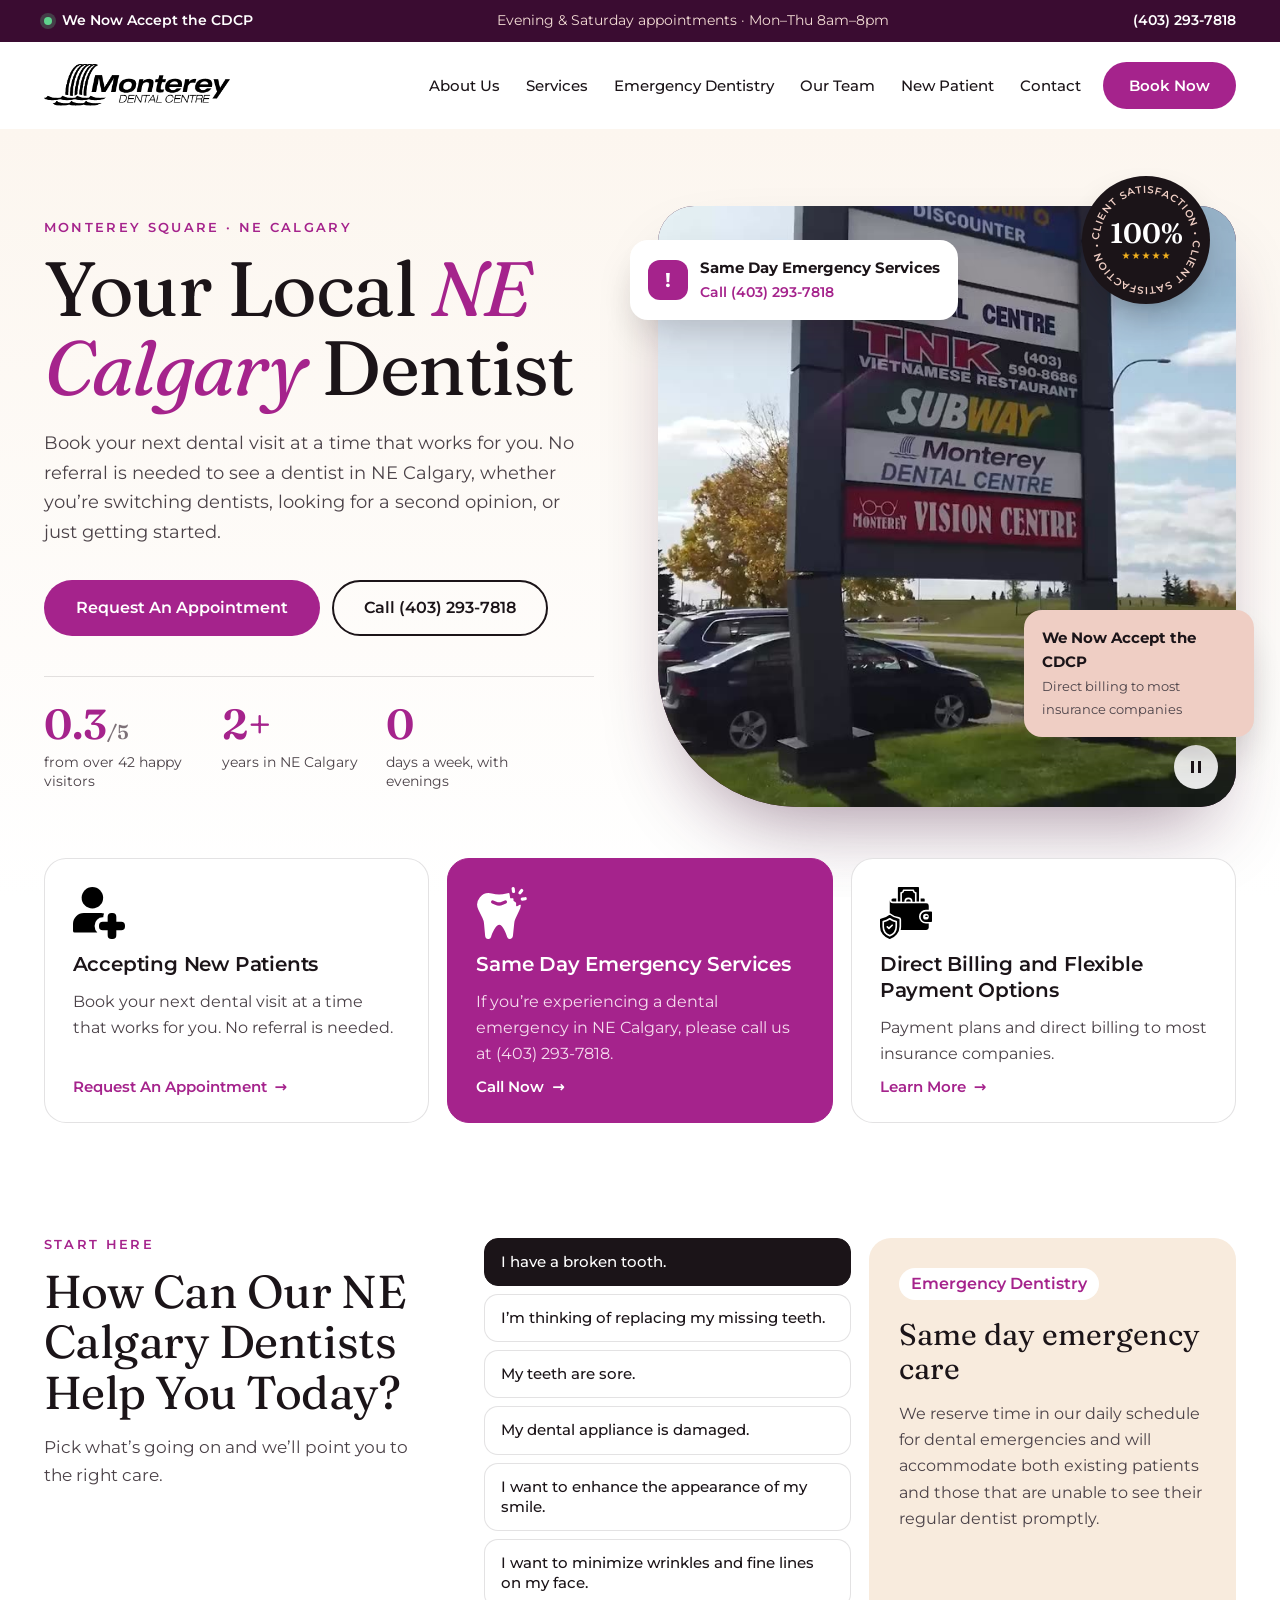
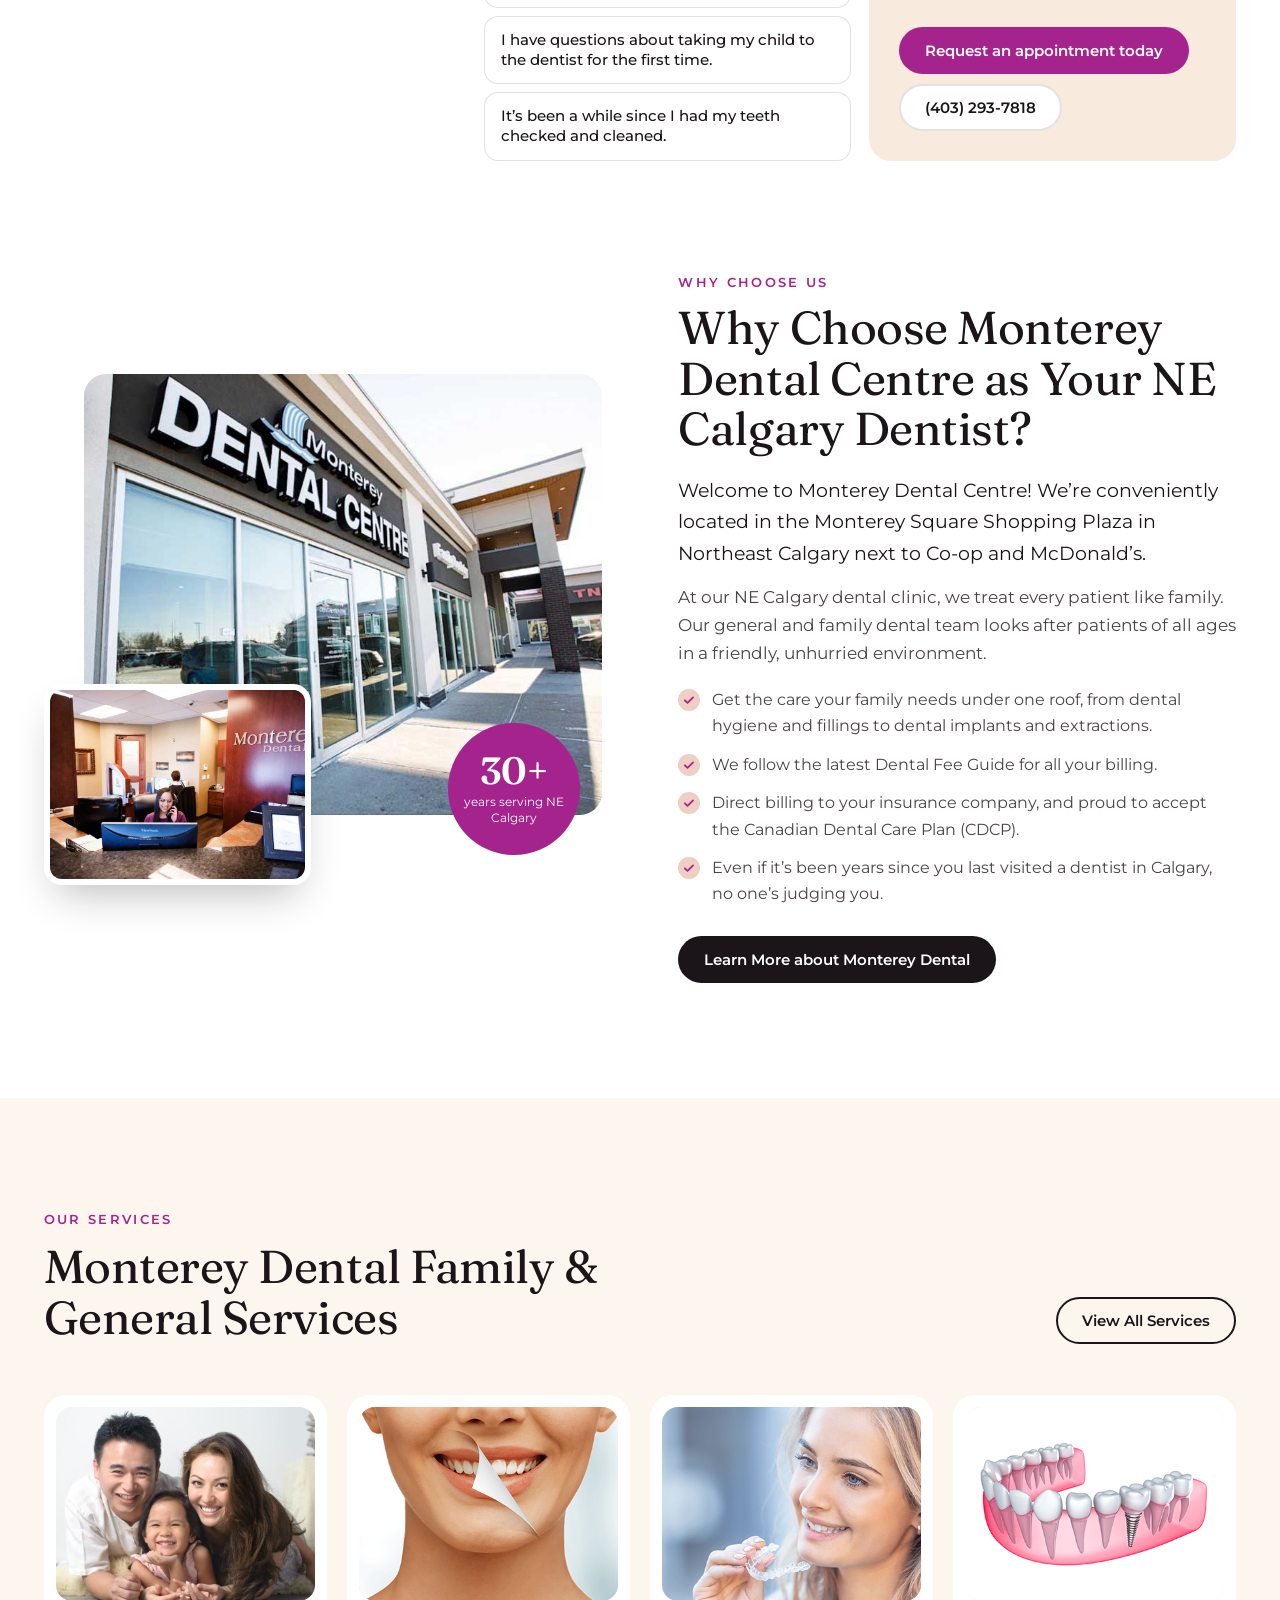
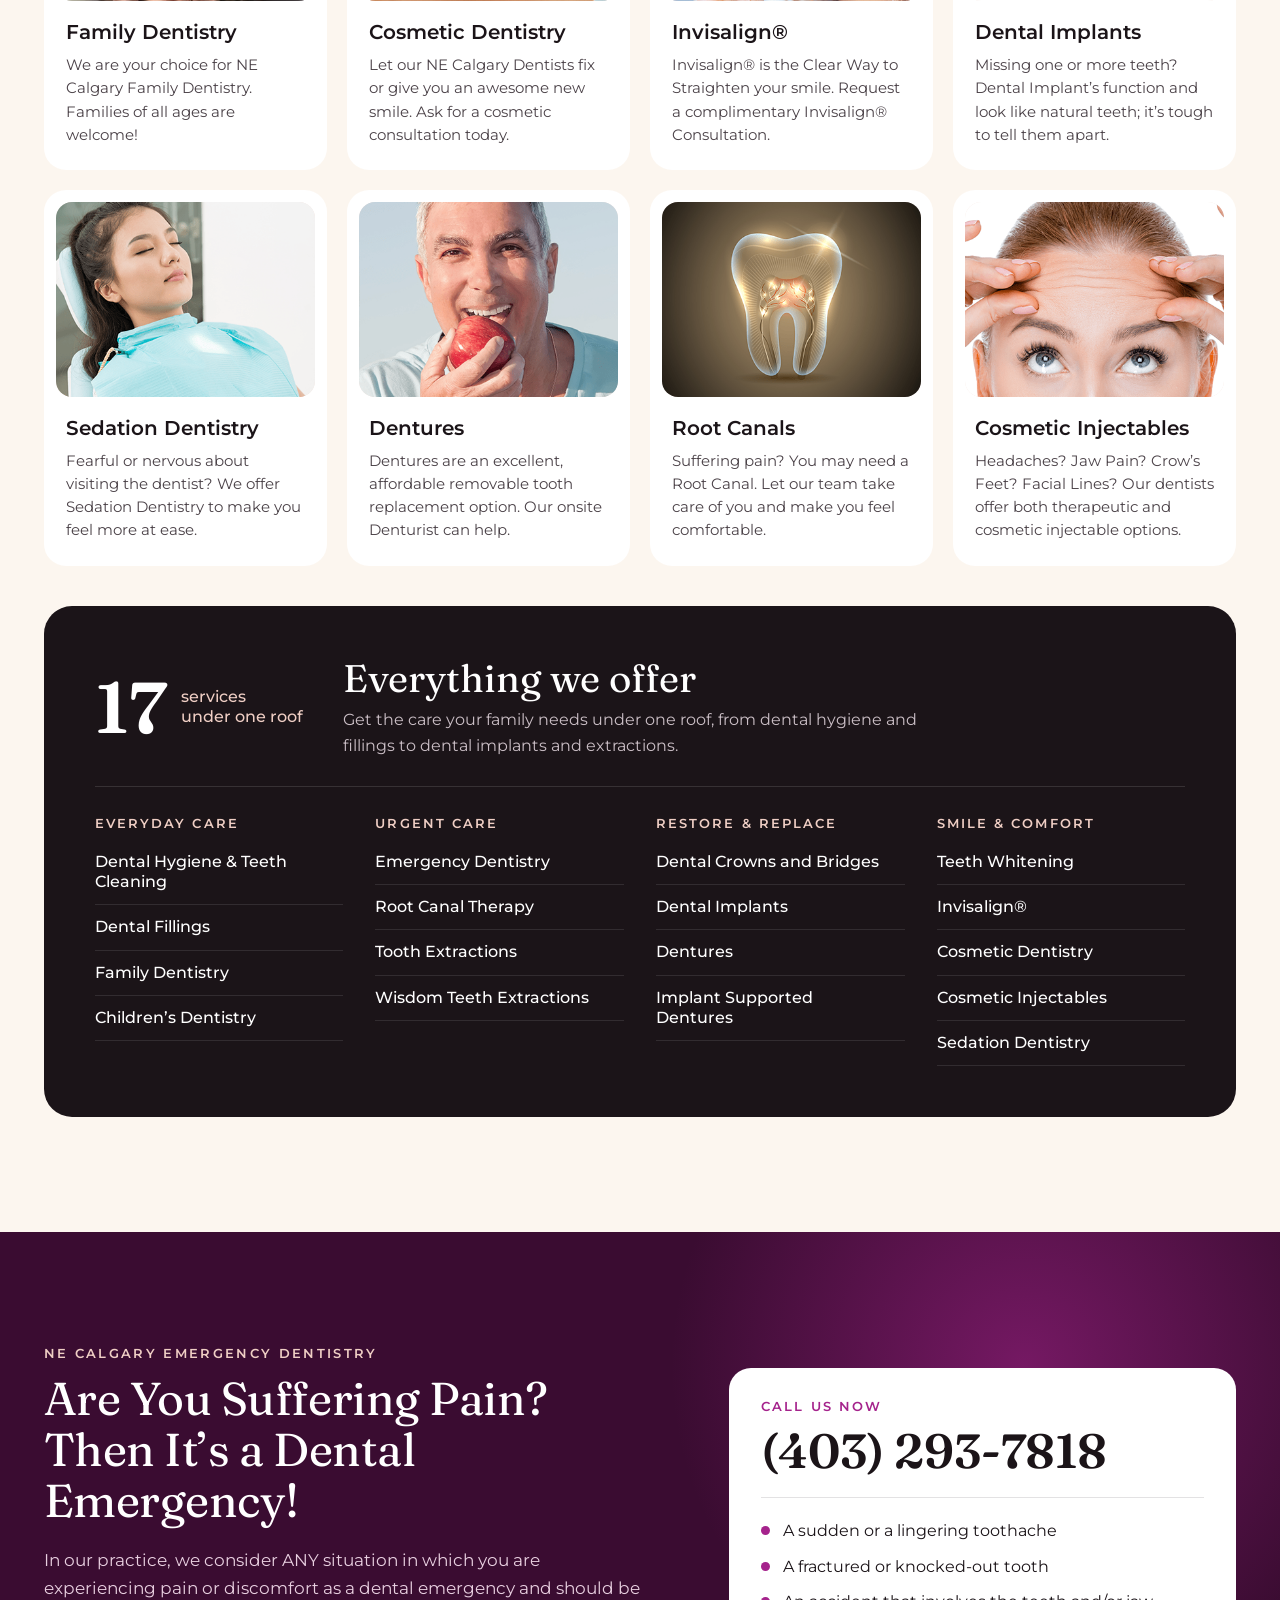
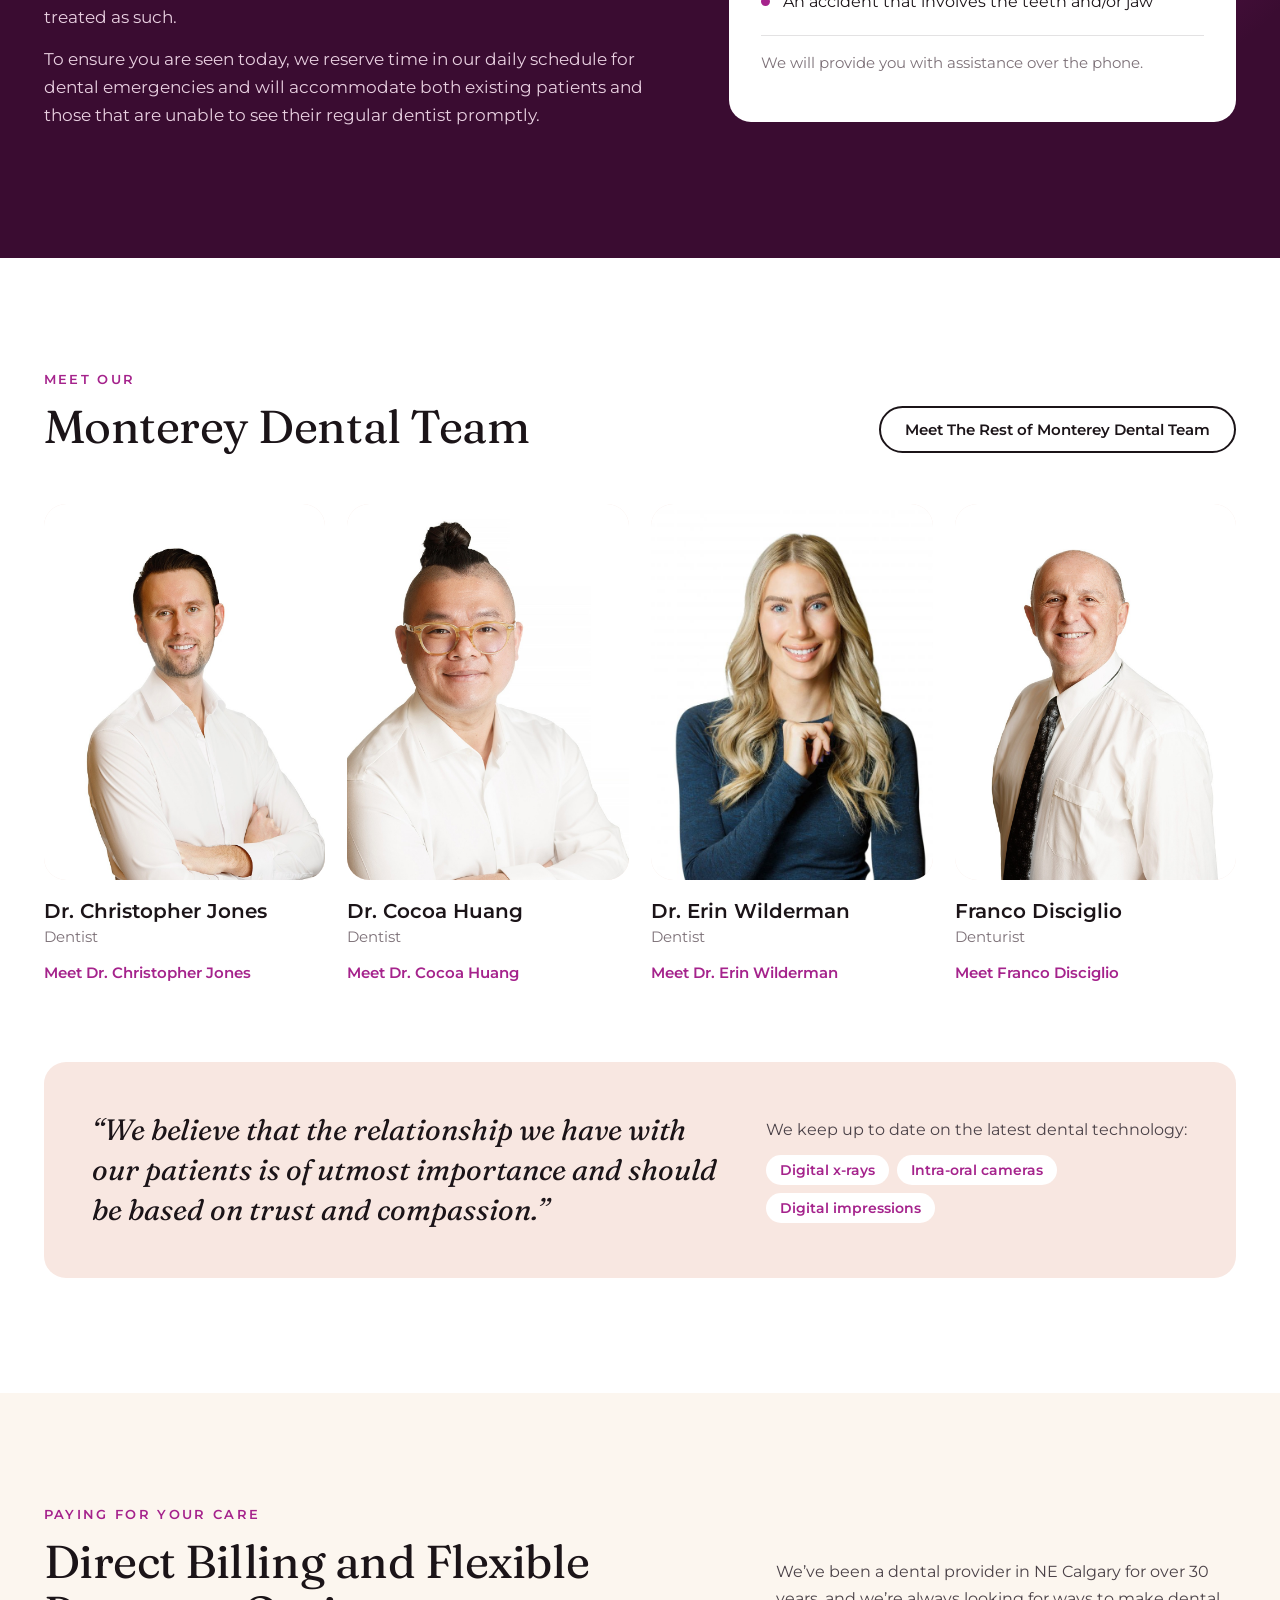
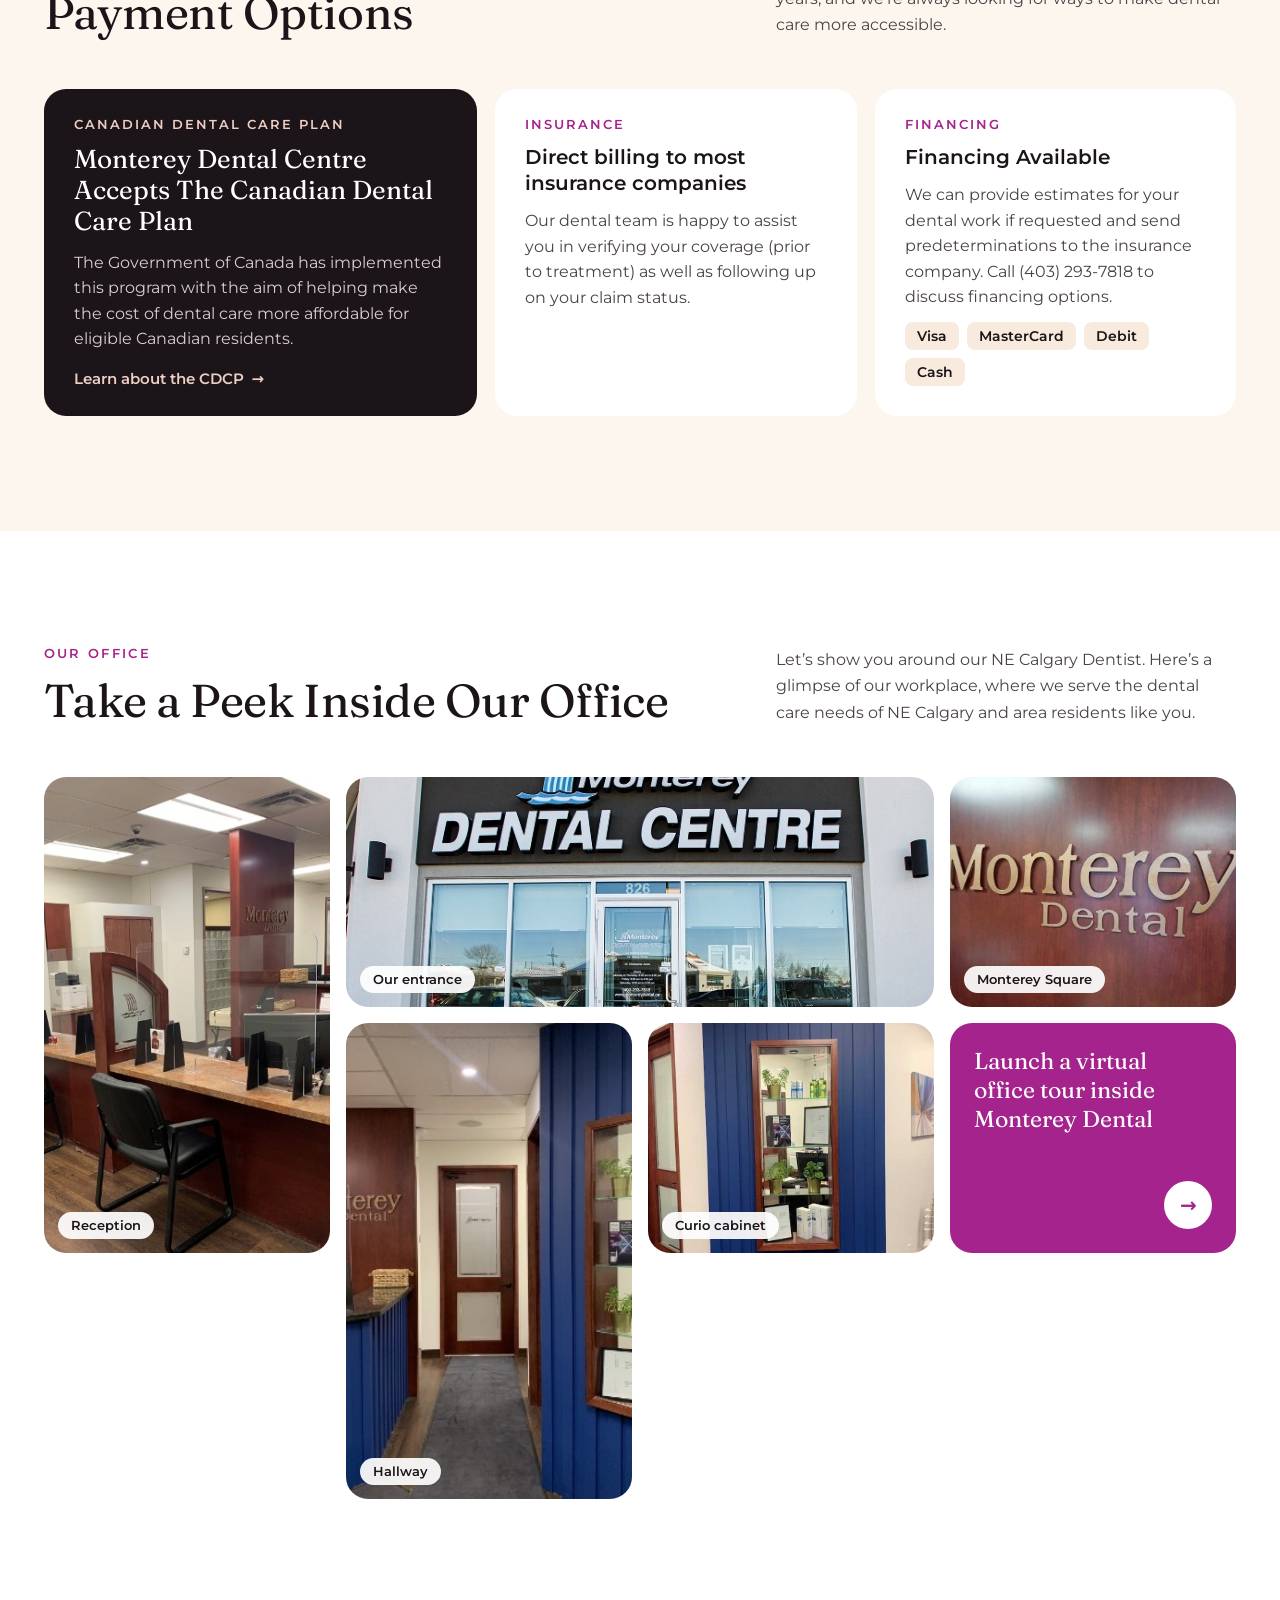
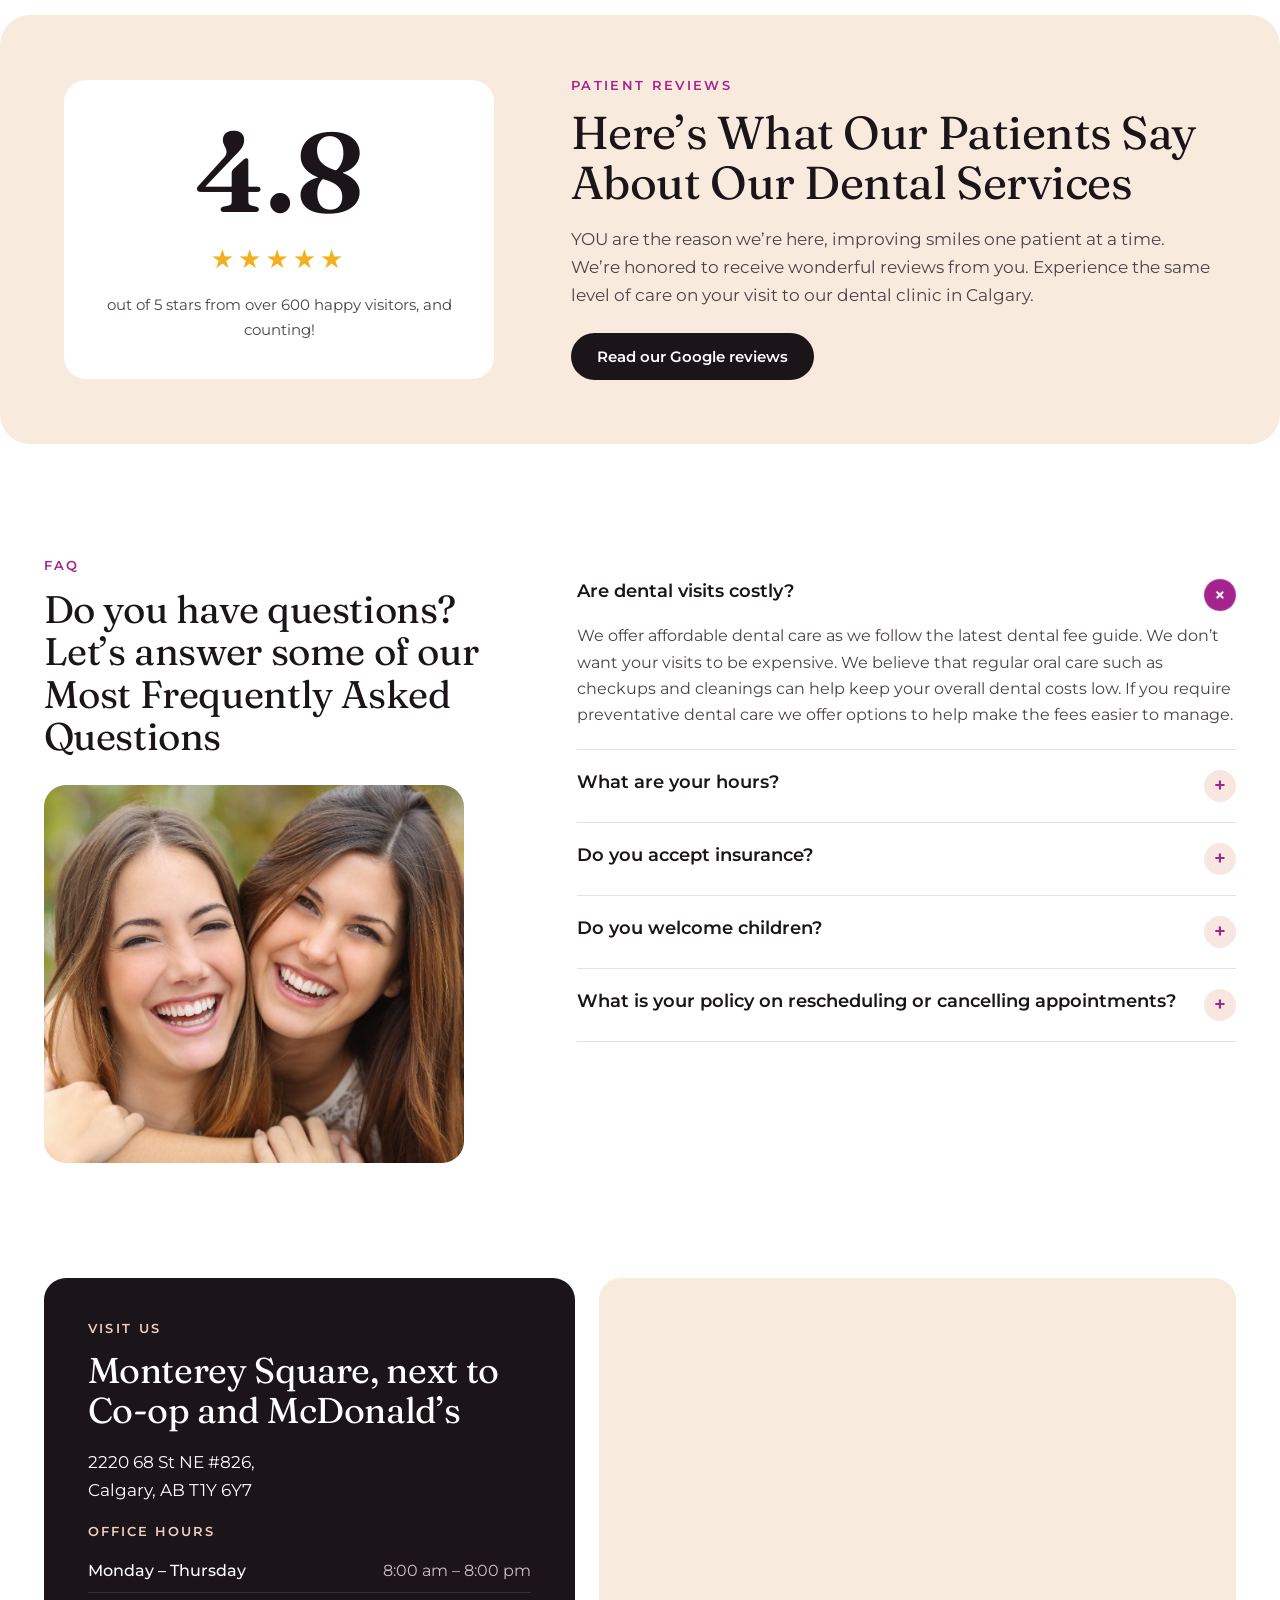
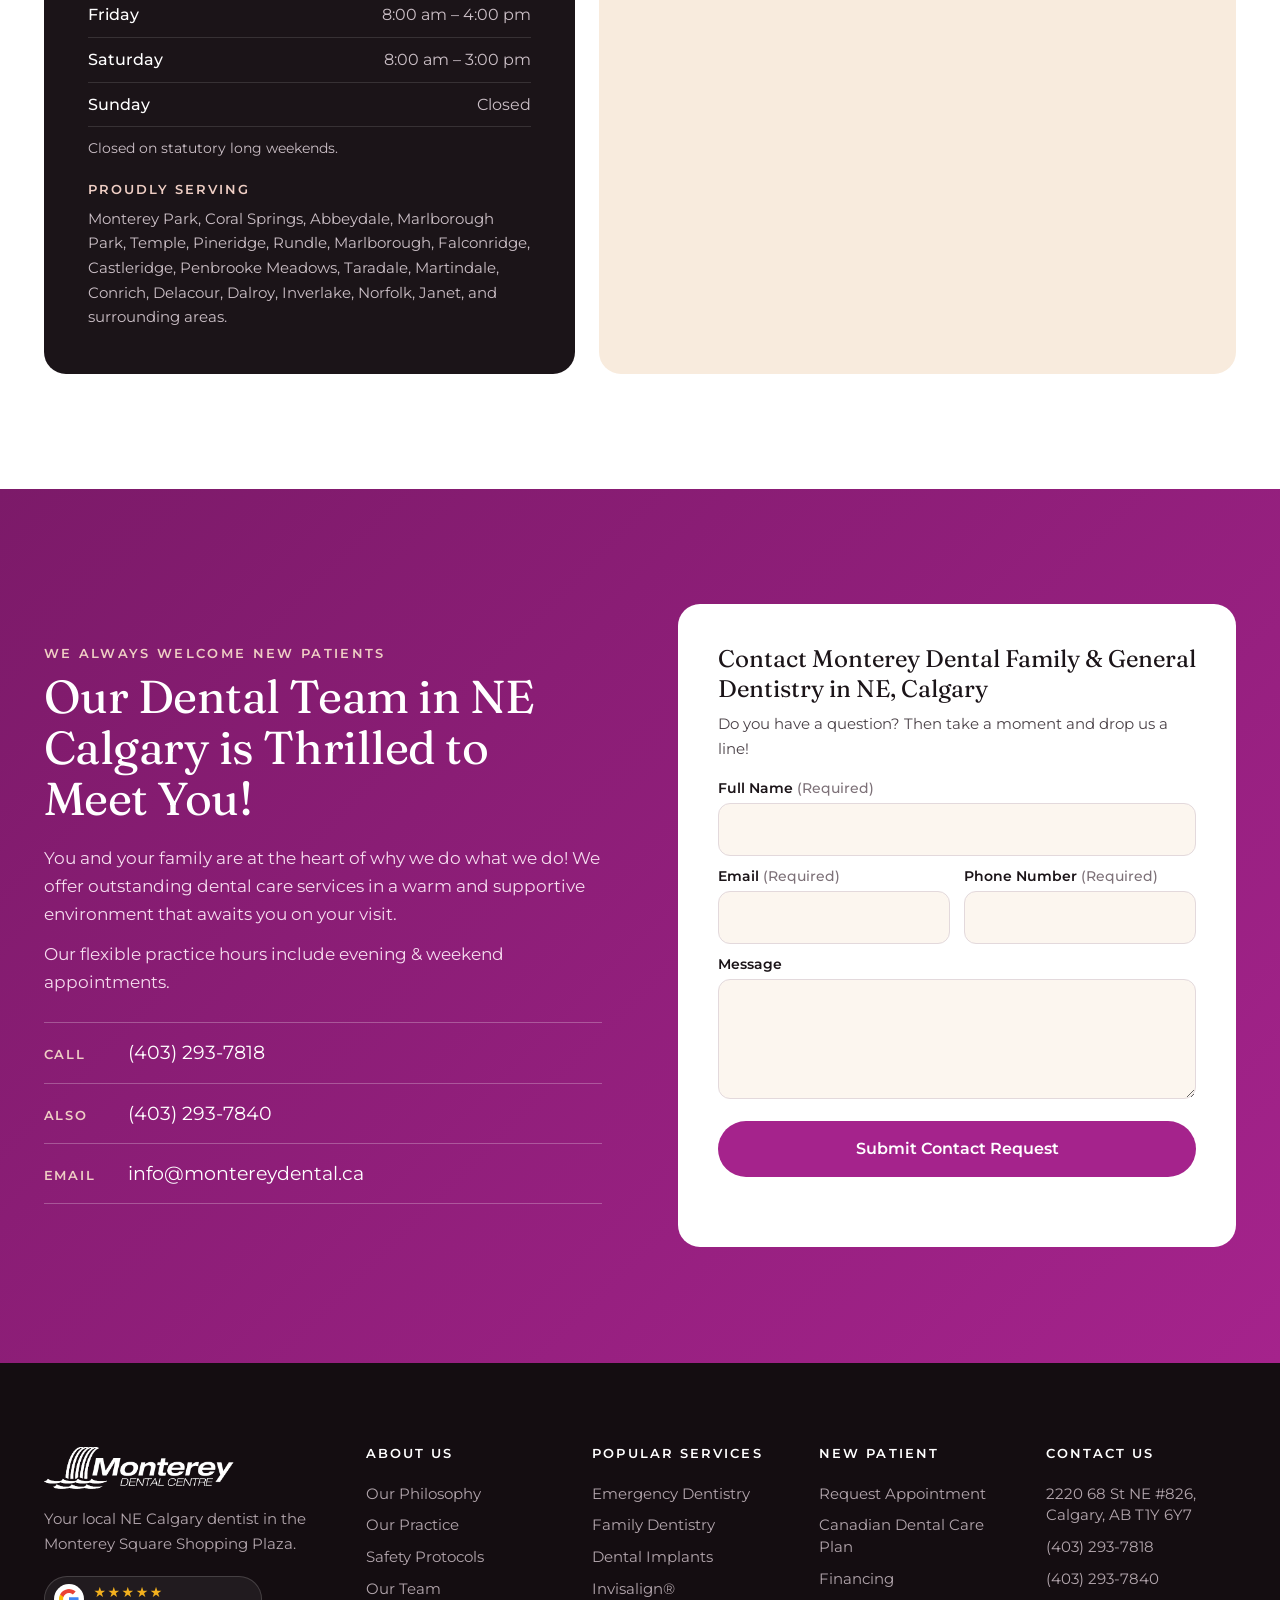
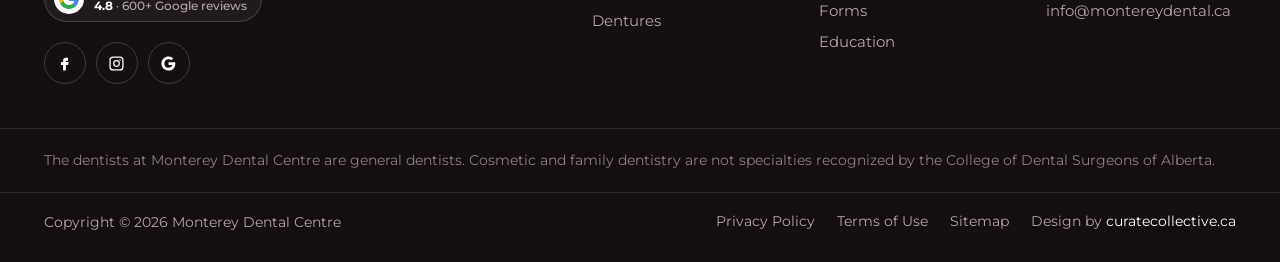
==== commit 3f3cc697: "Google rating badge in header and footer, 100% satisfaction badge and counting numbers in hero, new " ====
--- a/index.html
+++ b/index.html
@@ -37,6 +37,7 @@
           <li><a href="#" data-nolink>Contact</a></li>
         </ul>
       </nav>
+      <a class="g-badge g-hdr" href="https://www.google.com/maps/search/?api=1&amp;query=Monterey+Dental+Centre+2220+68+St+NE+Calgary" target="_blank" rel="noopener" aria-label="Rated 4.8 out of 5 on Google from over 600 reviews"><svg class="g-logo" viewBox="0 0 24 24" aria-hidden="true"><path fill="#4285F4" d="M21.6 12.2c0-.7-.1-1.4-.2-2H12v3.8h5.4a4.6 4.6 0 0 1-2 3v2.5h3.2c1.9-1.7 3-4.3 3-7.3Z"/><path fill="#34A853" d="M12 22c2.7 0 5-.9 6.6-2.4l-3.2-2.5c-.9.6-2 1-3.4 1-2.6 0-4.8-1.8-5.6-4.1H3.1v2.6A10 10 0 0 0 12 22Z"/><path fill="#FBBC05" d="M6.4 14a6 6 0 0 1 0-3.9V7.5H3.1a10 10 0 0 0 0 9.1L6.4 14Z"/><path fill="#EA4335" d="M12 6c1.5 0 2.8.5 3.8 1.5l2.9-2.9A10 10 0 0 0 3.1 7.5l3.3 2.6C7.2 7.8 9.4 6 12 6Z"/></svg><span class="g-txt"><span class="g-stars" aria-hidden="true">★★★★★</span><span class="g-meta"><b>4.8</b> · 600+ Google reviews</span></span></a>
       <div class="hdr-cta">
         <a class="btn btn-ghost" href="tel:+14032937818"><svg viewBox="0 0 24 24" aria-hidden="true"><path d="M6.6 10.8a15.1 15.1 0 0 0 6.6 6.6l2.2-2.2a1 1 0 0 1 1-.25 11.4 11.4 0 0 0 3.6.57 1 1 0 0 1 1 1V20a1 1 0 0 1-1 1A17 17 0 0 1 3 4a1 1 0 0 1 1-1h3.5a1 1 0 0 1 1 1c0 1.25.2 2.45.57 3.57a1 1 0 0 1-.25 1z"/></svg>Call Now</a>
         <a class="btn btn-brand" href="#book">Book Now</a>
@@ -52,6 +53,7 @@
         <li><a href="#" data-nolink>New Patient</a></li>
         <li><a href="#" data-nolink>Contact</a></li>
       </ul>
+      <a class="g-badge g-drawer" href="https://www.google.com/maps/search/?api=1&amp;query=Monterey+Dental+Centre+2220+68+St+NE+Calgary" target="_blank" rel="noopener" aria-label="Rated 4.8 out of 5 on Google from over 600 reviews"><svg class="g-logo" viewBox="0 0 24 24" aria-hidden="true"><path fill="#4285F4" d="M21.6 12.2c0-.7-.1-1.4-.2-2H12v3.8h5.4a4.6 4.6 0 0 1-2 3v2.5h3.2c1.9-1.7 3-4.3 3-7.3Z"/><path fill="#34A853" d="M12 22c2.7 0 5-.9 6.6-2.4l-3.2-2.5c-.9.6-2 1-3.4 1-2.6 0-4.8-1.8-5.6-4.1H3.1v2.6A10 10 0 0 0 12 22Z"/><path fill="#FBBC05" d="M6.4 14a6 6 0 0 1 0-3.9V7.5H3.1a10 10 0 0 0 0 9.1L6.4 14Z"/><path fill="#EA4335" d="M12 6c1.5 0 2.8.5 3.8 1.5l2.9-2.9A10 10 0 0 0 3.1 7.5l3.3 2.6C7.2 7.8 9.4 6 12 6Z"/></svg><span class="g-txt"><span class="g-stars" aria-hidden="true">★★★★★</span><span class="g-meta"><b>4.8</b> · 600+ Google reviews</span></span></a>
       <div class="drawer-cta">
         <a class="btn btn-ghost" href="tel:+14032937818">Call Now</a>
         <a class="btn btn-brand" href="#book">Book Now</a>
@@ -73,9 +75,9 @@
             <a class="btn btn-line btn-lg" href="tel:+14032937818">Call (403) 293-7818</a>
           </div>
           <ul class="hero-proof rise" style="--d:.52s">
-            <li><b>4.8<span>/5</span></b>from over 600 happy visitors</li>
-            <li><b>30+</b>years in NE Calgary</li>
-            <li><b>6</b>days a week, with evenings</li>
+            <li><b><span class="cnt" data-to="4.8" data-dec="1">4.8</span><span>/5</span></b>from over <span class="cnt" data-to="600">600</span> happy visitors</li>
+            <li><b><span class="cnt" data-to="30">30</span>+</b>years in NE Calgary</li>
+            <li><b><span class="cnt" data-to="6">6</span></b>days a week, with evenings</li>
           </ul>
         </div>
         <div class="hero-media rise" style="--d:.2s">
@@ -86,6 +88,10 @@
           <div class="float-card fc-emergency">
             <span class="fc-ico" aria-hidden="true">!</span>
             <div><b>Same Day Emergency Services</b><a href="tel:+14032937818">Call (403) 293-7818</a></div>
+          </div>
+          <div class="sat-badge" aria-label="100% client satisfaction">
+            <svg viewBox="0 0 120 120" aria-hidden="true"><defs><path id="satc" d="M60 60 m-44 0 a44 44 0 1 1 88 0 a44 44 0 1 1 -88 0"/></defs><text><textPath href="#satc" startOffset="0" textLength="272" lengthAdjust="spacing">CLIENT SATISFACTION • CLIENT SATISFACTION •</textPath></text></svg>
+            <span class="sat-in"><b>100%</b><i aria-hidden="true">★★★★★</i></span>
           </div>
           <div class="float-card fc-cdcp">
             <b>We Now Accept the CDCP</b>
@@ -195,11 +201,15 @@
           <article class="svc reveal"><div class="svc-img"><img src="assets/images/root-canal-therapy.png" alt="NE Calgary Root Canal Therapy" loading="lazy"></div><h3>Root Canals</h3><p>Suffering pain? You may need a Root Canal. Let our team take care of you and make you feel comfortable.</p></article>
           <article class="svc reveal"><div class="svc-img"><img src="assets/images/cosmetic-injectables.png" alt="NE Calgary Therapeutic Injectables" loading="lazy"></div><h3>Cosmetic Injectables</h3><p>Headaches? Jaw Pain? Crow’s Feet? Facial Lines? Our dentists offer both therapeutic and cosmetic injectable options.</p></article>
         </div>
-        <div class="svc-all reveal">
-          <p class="svc-all-label">Everything we offer</p>
-          <ul>
-            <li>Emergency Dentistry</li><li>Teeth Whitening</li><li>Dental Hygiene &amp; Teeth Cleaning</li><li>Dental Fillings</li><li>Root Canal Therapy</li><li>Tooth Extractions</li><li>Dental Crowns and Bridges</li><li>Dental Implants</li><li>Invisalign®</li><li>Dentures</li><li>Implant Supported Dentures</li><li>Cosmetic Injectables</li><li>Sedation Dentistry</li><li>Cosmetic Dentistry</li><li>Children’s Dentistry</li><li>Family Dentistry</li><li>Wisdom Teeth Extractions</li>
-          </ul>
+        <div class="all-offer reveal">
+          <div class="ao-head">
+            <p class="ao-num"><b>17</b>services<br>under one roof</p>
+            <div>
+              <h3 class="ao-title">Everything we offer</h3>
+              <p>Get the care your family needs under one roof, from dental hygiene and fillings to dental implants and extractions.</p>
+            </div>
+          </div>
+          <div class="ao-cols"><div class="ao-col"><h3>Everyday care</h3><ul><li><a href="#" data-nolink>Dental Hygiene &amp; Teeth Cleaning<span aria-hidden="true">→</span></a></li><li><a href="#" data-nolink>Dental Fillings<span aria-hidden="true">→</span></a></li><li><a href="#" data-nolink>Family Dentistry<span aria-hidden="true">→</span></a></li><li><a href="#" data-nolink>Children’s Dentistry<span aria-hidden="true">→</span></a></li></ul></div><div class="ao-col"><h3>Urgent care</h3><ul><li><a href="#" data-nolink>Emergency Dentistry<span aria-hidden="true">→</span></a></li><li><a href="#" data-nolink>Root Canal Therapy<span aria-hidden="true">→</span></a></li><li><a href="#" data-nolink>Tooth Extractions<span aria-hidden="true">→</span></a></li><li><a href="#" data-nolink>Wisdom Teeth Extractions<span aria-hidden="true">→</span></a></li></ul></div><div class="ao-col"><h3>Restore &amp; replace</h3><ul><li><a href="#" data-nolink>Dental Crowns and Bridges<span aria-hidden="true">→</span></a></li><li><a href="#" data-nolink>Dental Implants<span aria-hidden="true">→</span></a></li><li><a href="#" data-nolink>Dentures<span aria-hidden="true">→</span></a></li><li><a href="#" data-nolink>Implant Supported Dentures<span aria-hidden="true">→</span></a></li></ul></div><div class="ao-col"><h3>Smile &amp; comfort</h3><ul><li><a href="#" data-nolink>Teeth Whitening<span aria-hidden="true">→</span></a></li><li><a href="#" data-nolink>Invisalign®<span aria-hidden="true">→</span></a></li><li><a href="#" data-nolink>Cosmetic Dentistry<span aria-hidden="true">→</span></a></li><li><a href="#" data-nolink>Cosmetic Injectables<span aria-hidden="true">→</span></a></li><li><a href="#" data-nolink>Sedation Dentistry<span aria-hidden="true">→</span></a></li></ul></div></div>
         </div>
       </div>
     </section>
@@ -399,6 +409,7 @@
       <div class="ftr-brand">
         <img src="assets/images/header-logo.png" alt="Monterey Dental Centre" width="190" height="60" loading="lazy">
         <p>Your local NE Calgary dentist in the Monterey Square Shopping Plaza.</p>
+        <a class="g-badge g-ftr" href="https://www.google.com/maps/search/?api=1&amp;query=Monterey+Dental+Centre+2220+68+St+NE+Calgary" target="_blank" rel="noopener" aria-label="Rated 4.8 out of 5 on Google from over 600 reviews"><svg class="g-logo" viewBox="0 0 24 24" aria-hidden="true"><path fill="#4285F4" d="M21.6 12.2c0-.7-.1-1.4-.2-2H12v3.8h5.4a4.6 4.6 0 0 1-2 3v2.5h3.2c1.9-1.7 3-4.3 3-7.3Z"/><path fill="#34A853" d="M12 22c2.7 0 5-.9 6.6-2.4l-3.2-2.5c-.9.6-2 1-3.4 1-2.6 0-4.8-1.8-5.6-4.1H3.1v2.6A10 10 0 0 0 12 22Z"/><path fill="#FBBC05" d="M6.4 14a6 6 0 0 1 0-3.9V7.5H3.1a10 10 0 0 0 0 9.1L6.4 14Z"/><path fill="#EA4335" d="M12 6c1.5 0 2.8.5 3.8 1.5l2.9-2.9A10 10 0 0 0 3.1 7.5l3.3 2.6C7.2 7.8 9.4 6 12 6Z"/></svg><span class="g-txt"><span class="g-stars" aria-hidden="true">★★★★★</span><span class="g-meta"><b>4.8</b> · 600+ Google reviews</span></span></a>
         <div class="soc">
           <a href="https://www.facebook.com/" target="_blank" rel="noopener" aria-label="Facebook"><svg viewBox="0 0 24 24" aria-hidden="true"><path d="M14 8h3V4h-3c-2.8 0-4 1.7-4 4.3V10H7v4h3v8h4v-8h3l1-4h-4V8.6c0-.4.3-.6.6-.6z"/></svg></a>
           <a href="https://www.instagram.com/" target="_blank" rel="noopener" aria-label="Instagram"><svg viewBox="0 0 24 24" aria-hidden="true"><path d="M12 7.2a4.8 4.8 0 1 0 0 9.6 4.8 4.8 0 0 0 0-9.6Zm0 7.9a3.1 3.1 0 1 1 0-6.2 3.1 3.1 0 0 1 0 6.2Zm6.1-8.1a1.1 1.1 0 1 1-2.2 0 1.1 1.1 0 0 1 2.2 0ZM16.8 2H7.2A5.2 5.2 0 0 0 2 7.2v9.6A5.2 5.2 0 0 0 7.2 22h9.6a5.2 5.2 0 0 0 5.2-5.2V7.2A5.2 5.2 0 0 0 16.8 2Zm3.4 14.8a3.4 3.4 0 0 1-3.4 3.4H7.2a3.4 3.4 0 0 1-3.4-3.4V7.2a3.4 3.4 0 0 1 3.4-3.4h9.6a3.4 3.4 0 0 1 3.4 3.4Z"/></svg></a>
--- a/assets/css/style.css
+++ b/assets/css/style.css
@@ -70,10 +70,12 @@
 .hdr { position: sticky; top: 0; z-index: 100; background: rgba(255, 255, 255, .96); backdrop-filter: blur(10px); border-bottom: 1px solid transparent; transition: border-color .3s, box-shadow .3s; }
 .hdr.is-stuck { border-color: var(--line); box-shadow: 0 10px 30px rgba(27, 20, 24, .06); }
 .hdr-in { display: flex; align-items: center; gap: 28px; height: 86px; }
+.brand { flex: none; }
 .brand img { width: 186px; height: auto; }
 .nav { margin-left: auto; }
+.g-hdr { flex: none; }
 .nav ul { display: flex; gap: 26px; }
-.nav a { font: 500 15px/1 var(--sans); color: var(--ink); text-decoration: none; padding: 10px 0; position: relative; }
+.nav a { font: 500 15px/1 var(--sans); color: var(--ink); text-decoration: none; white-space: nowrap; padding: 10px 0; position: relative; }
 .nav a::after { content: ""; position: absolute; left: 0; right: 100%; bottom: 2px; height: 2px; border-radius: 2px; background: var(--plum); transition: right .3s var(--ease); }
 .nav a:hover::after { right: 0; }
 .hdr-cta { display: flex; gap: 10px; }
@@ -86,6 +88,20 @@
 .drawer li a { display: block; padding: 13px 0; border-bottom: 1px solid var(--line); font: 600 18px/1.2 var(--sans); color: var(--ink); text-decoration: none; }
 .drawer-cta { display: grid; grid-template-columns: 1fr 1fr; gap: 10px; margin-top: 18px; }
 
+/* Google badge */
+.g-badge { display: inline-flex; align-items: center; gap: 10px; padding: 7px 14px 7px 9px; border: 1px solid var(--line); border-radius: 999px; background: #fff; text-decoration: none; color: var(--ink); white-space: nowrap; transition: border-color .25s, box-shadow .25s; }
+.g-badge:hover { border-color: #f2b01e; box-shadow: 0 8px 20px -10px rgba(27, 20, 24, .3); }
+.g-logo { width: 26px; height: 26px; flex: none; }
+.g-txt { display: flex; flex-direction: column; line-height: 1.1; }
+.g-stars { color: #f2b01e; font-size: 14px; letter-spacing: 1.5px; }
+.g-meta { font: 500 11.5px/1.2 var(--sans); color: var(--muted); }
+.g-meta b { color: var(--ink); font-weight: 700; }
+.g-drawer { margin-top: 16px; }
+.g-ftr { margin-top: 20px; background: rgba(255, 255, 255, .06); border-color: rgba(255, 255, 255, .16); }
+.g-ftr .g-logo { background: #fff; border-radius: 50%; padding: 3px; width: 30px; height: 30px; }
+.g-ftr .g-meta { color: #b3a6ad; }
+.g-ftr .g-meta b { color: #fff; }
+
 /* Hero */
 .hero { background: linear-gradient(180deg, var(--cream-l), #fff); padding: clamp(40px, 6vw, 84px) 0 clamp(56px, 7vw, 96px); overflow: hidden; }
 .hero-grid { display: grid; grid-template-columns: minmax(0, 1fr) minmax(0, 1.05fr); gap: clamp(36px, 5vw, 72px); align-items: center; }
@@ -94,9 +110,9 @@
 .hero-lede { margin-top: 22px; max-width: 540px; font-size: 18px; }
 .hero-ctas { display: flex; flex-wrap: wrap; gap: 12px; margin-top: 32px; }
 .hero-proof { display: grid; grid-template-columns: repeat(3, auto); gap: 28px; margin-top: 40px; padding-top: 26px; border-top: 1px solid var(--line); justify-content: start; }
-.hero-proof li { font-size: 13.5px; color: var(--muted); max-width: 140px; line-height: 1.4; }
-.hero-proof b { display: block; font: 600 32px/1 var(--serif); color: var(--ink); margin-bottom: 6px; }
-.hero-proof b span { font-size: 18px; color: var(--muted); }
+.hero-proof li { font-size: 14px; color: var(--text); max-width: 150px; line-height: 1.4; }
+.hero-proof b { display: block; font: 600 42px/1 var(--serif); color: var(--plum); margin-bottom: 8px; font-variant-numeric: tabular-nums; }
+.hero-proof b span:not(.cnt) { font-size: 20px; color: var(--muted); }
 .hero-media { position: relative; }
 .hero-video { position: relative; border-radius: 36px 36px 36px 140px; overflow: hidden; aspect-ratio: 5 / 5.2; background: var(--plum-dd); box-shadow: 0 40px 80px -30px rgba(58, 12, 49, .45); }
 .hero-video video { width: 100%; height: 100%; object-fit: cover; }
@@ -110,6 +126,13 @@
 .fc-ico { width: 40px; height: 40px; border-radius: 12px; background: var(--plum); color: #fff; font: 700 20px/40px var(--sans); text-align: center; flex: none; }
 .fc-cdcp { right: -18px; bottom: 70px; background: var(--blush); animation-delay: -3s; max-width: 230px; }
 .fc-cdcp span { color: var(--text); font-size: 13px; }
+.sat-badge { position: absolute; right: 26px; top: -30px; width: 128px; height: 128px; border-radius: 50%; background: var(--ink); color: #fff; display: grid; place-items: center; box-shadow: 0 20px 40px -14px rgba(27, 20, 24, .45); z-index: 2; }
+.sat-badge svg { position: absolute; inset: 0; width: 100%; height: 100%; animation: spin 22s linear infinite; }
+.sat-badge text { fill: var(--blush); font: 600 9.6px var(--sans); }
+.sat-in { display: flex; flex-direction: column; align-items: center; line-height: 1; }
+.sat-in b { font: 600 28px/1 var(--serif); }
+.sat-in i { font-style: normal; color: #f2b01e; font-size: 10px; letter-spacing: 1px; margin-top: 4px; }
+@keyframes spin { to { transform: rotate(360deg); } }
 @keyframes bob { 0%, 100% { transform: translateY(0); } 50% { transform: translateY(-8px); } }
 .rise { opacity: 0; transform: translateY(24px); animation: rise .9s var(--ease) forwards; animation-delay: var(--d, 0s); }
 @keyframes rise { to { opacity: 1; transform: none; } }
@@ -175,10 +198,18 @@
 .svc:hover .svc-img img { transform: scale(1.06); }
 .svc h3 { padding: 0 10px 8px; }
 .svc p { padding: 0 10px; font-size: 15px; line-height: 1.55; }
-.svc-all { margin-top: 36px; background: #fff; border-radius: var(--r); padding: 26px 28px; }
-.svc-all-label { font: 600 13px/1 var(--sans); letter-spacing: .16em; text-transform: uppercase; color: var(--muted); margin-bottom: 16px; }
-.svc-all ul { display: flex; flex-wrap: wrap; gap: 8px; }
-.svc-all li { border: 1px solid var(--line); border-radius: 999px; padding: 8px 14px; font-size: 14.5px; font-weight: 500; color: var(--ink); }
+.all-offer { margin-top: 40px; background: var(--ink); color: #cbbfc6; border-radius: 28px; padding: clamp(28px, 4vw, 52px); }
+.ao-head { display: grid; grid-template-columns: auto 1fr; gap: 20px 40px; align-items: center; padding-bottom: 28px; margin-bottom: 8px; border-bottom: 1px solid rgba(255, 255, 255, .12); }
+.ao-num { display: flex; align-items: center; gap: 14px; font: 500 14px/1.3 var(--sans); color: var(--blush); }
+.ao-num b { font: 600 72px/1 var(--serif); color: #fff; }
+.ao-title { font: 400 clamp(28px, 3vw, 40px)/1.1 var(--serif); color: #fff; margin-bottom: 8px; }
+.ao-head p { font-size: 15.5px; max-width: 620px; }
+.ao-cols { display: grid; grid-template-columns: repeat(4, 1fr); gap: 0 32px; }
+.ao-col h3 { font: 600 13px/1 var(--sans); letter-spacing: .16em; text-transform: uppercase; color: var(--blush); padding: 22px 0 10px; }
+.ao-col li a { display: flex; justify-content: space-between; align-items: center; gap: 10px; padding: 12px 0; border-bottom: 1px solid rgba(255, 255, 255, .1); color: #fff; text-decoration: none; font: 500 15.5px/1.3 var(--sans); transition: color .25s, padding .25s var(--ease); }
+.ao-col li a span { color: var(--blush); opacity: 0; transform: translateX(-6px); transition: all .25s var(--ease); }
+.ao-col li a:hover { color: var(--blush); padding-left: 6px; }
+.ao-col li a:hover span { opacity: 1; transform: none; }
 
 /* Emergency */
 .emerg { background: var(--plum-dd); color: #e8cfe0; padding-block: var(--sec); position: relative; overflow: hidden; }
@@ -321,25 +352,38 @@
 .reveal { opacity: 0; transform: translateY(28px); transition: opacity .8s var(--ease), transform .8s var(--ease); }
 .reveal.in { opacity: 1; transform: none; }
 @media (prefers-reduced-motion: reduce) {
+  .sat-badge svg { animation: none !important; }
   .rise, .reveal, .float-card { opacity: 1 !important; transform: none !important; animation: none !important; transition: none !important; }
 }
 
 /* Responsive */
+.hdr-cta .btn-ghost { display: none; }
+.hdr-in { gap: 22px; }
+@media (min-width: 1081px) and (max-width: 1300px) { .g-hdr { display: none; } }
+.g-hdr .g-meta { font-size: 0; }
+.g-hdr .g-meta b { font-size: 12px; }
+.g-hdr .g-meta b::after { content: ' on Google'; font-weight: 500; color: var(--muted); }
+.g-hdr { padding-right: 14px; }
 @media (max-width: 1180px) {
-  .nav ul { gap: 18px; }
+  .nav ul { gap: 16px; }
   .nav a { font-size: 14px; }
+  .brand img { width: 160px; }
   .hdr-cta .btn-ghost { display: none; }
+  .nav ul { gap: 14px; }
   .svc-grid { grid-template-columns: repeat(3, 1fr); }
   .ftr-grid { grid-template-columns: repeat(3, 1fr); }
   .ftr-brand { grid-column: 1 / -1; }
 }
-@media (max-width: 1000px) {
+@media (max-width: 1080px) {
   .nav, .hdr-cta, .tb-hours { display: none; }
+  .g-hdr { margin-left: auto; }
+  .burger { margin-left: 12px; }
   .burger { display: flex; }
   .hero-grid, .helper-grid, .why-grid, .emerg-grid, .faq-grid, .contact-grid, .rev-grid, .visit-grid { grid-template-columns: 1fr; }
   .hero-media { max-width: 620px; }
   .helper-ui { grid-template-columns: 1fr 1fr; }
   .team-grid { grid-template-columns: repeat(2, 1fr); }
+  .ao-cols { grid-template-columns: 1fr 1fr; }
   .philo { grid-template-columns: 1fr; }
   .pay-grid { grid-template-columns: 1fr 1fr; }
   .pay-cdcp { grid-column: 1 / -1; }
@@ -351,12 +395,15 @@
   .topbar-in { justify-content: center; gap: 14px; font-size: 13px; }
   .hdr-in { height: 72px; }
   .brand img { width: 150px; }
+  .g-hdr { display: none; }
   .hero-ctas .btn { width: 100%; }
   .hero-proof { grid-template-columns: repeat(3, 1fr); gap: 14px; }
   .hero-proof b { font-size: 26px; }
   .hero-video { border-radius: 26px 26px 26px 90px; aspect-ratio: 1 / 1; }
   .fc-emergency { left: 10px; top: auto; bottom: -26px; right: 10px; }
   .fc-cdcp { display: none; }
+  .sat-badge { width: 100px; height: 100px; right: 12px; top: -22px; }
+  .sat-in b { font-size: 22px; }
   .promises { margin-top: 30px; }
   .promise-row { grid-template-columns: 1fr; }
   .helper-ui { grid-template-columns: 1fr; }
@@ -371,6 +418,10 @@
   .team-grid { gap: 14px; }
   .doc h3 { font-size: 16px; }
   .pay-grid { grid-template-columns: 1fr; }
+  .ao-cols { grid-template-columns: 1fr; }
+  .ao-head { grid-template-columns: 1fr; }
+  .ao-num b { font-size: 56px; }
+  .ao-col li a span { opacity: 1; transform: none; }
   .tour-grid { grid-auto-rows: 150px; gap: 10px; }
   .tour-cta { font-size: 18px; padding: 16px; }
   .tour-cta i { width: 38px; height: 38px; }
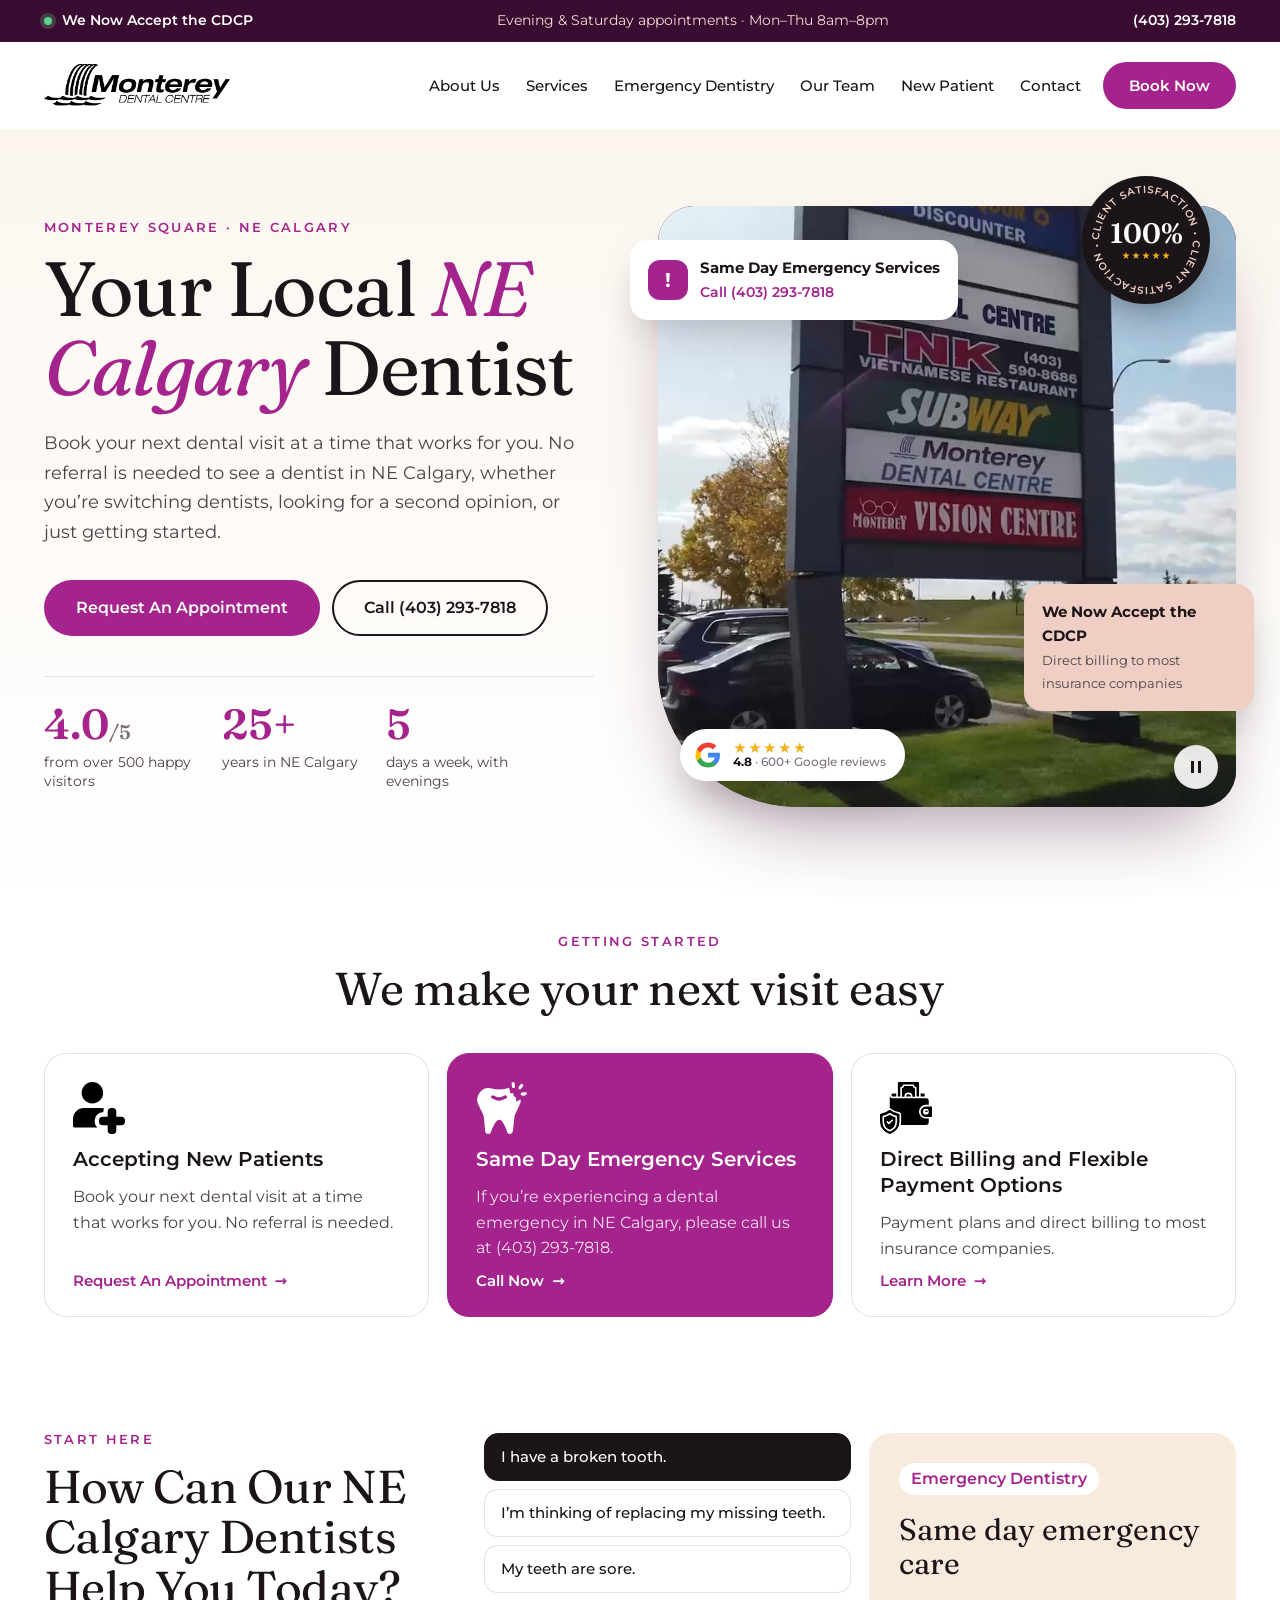
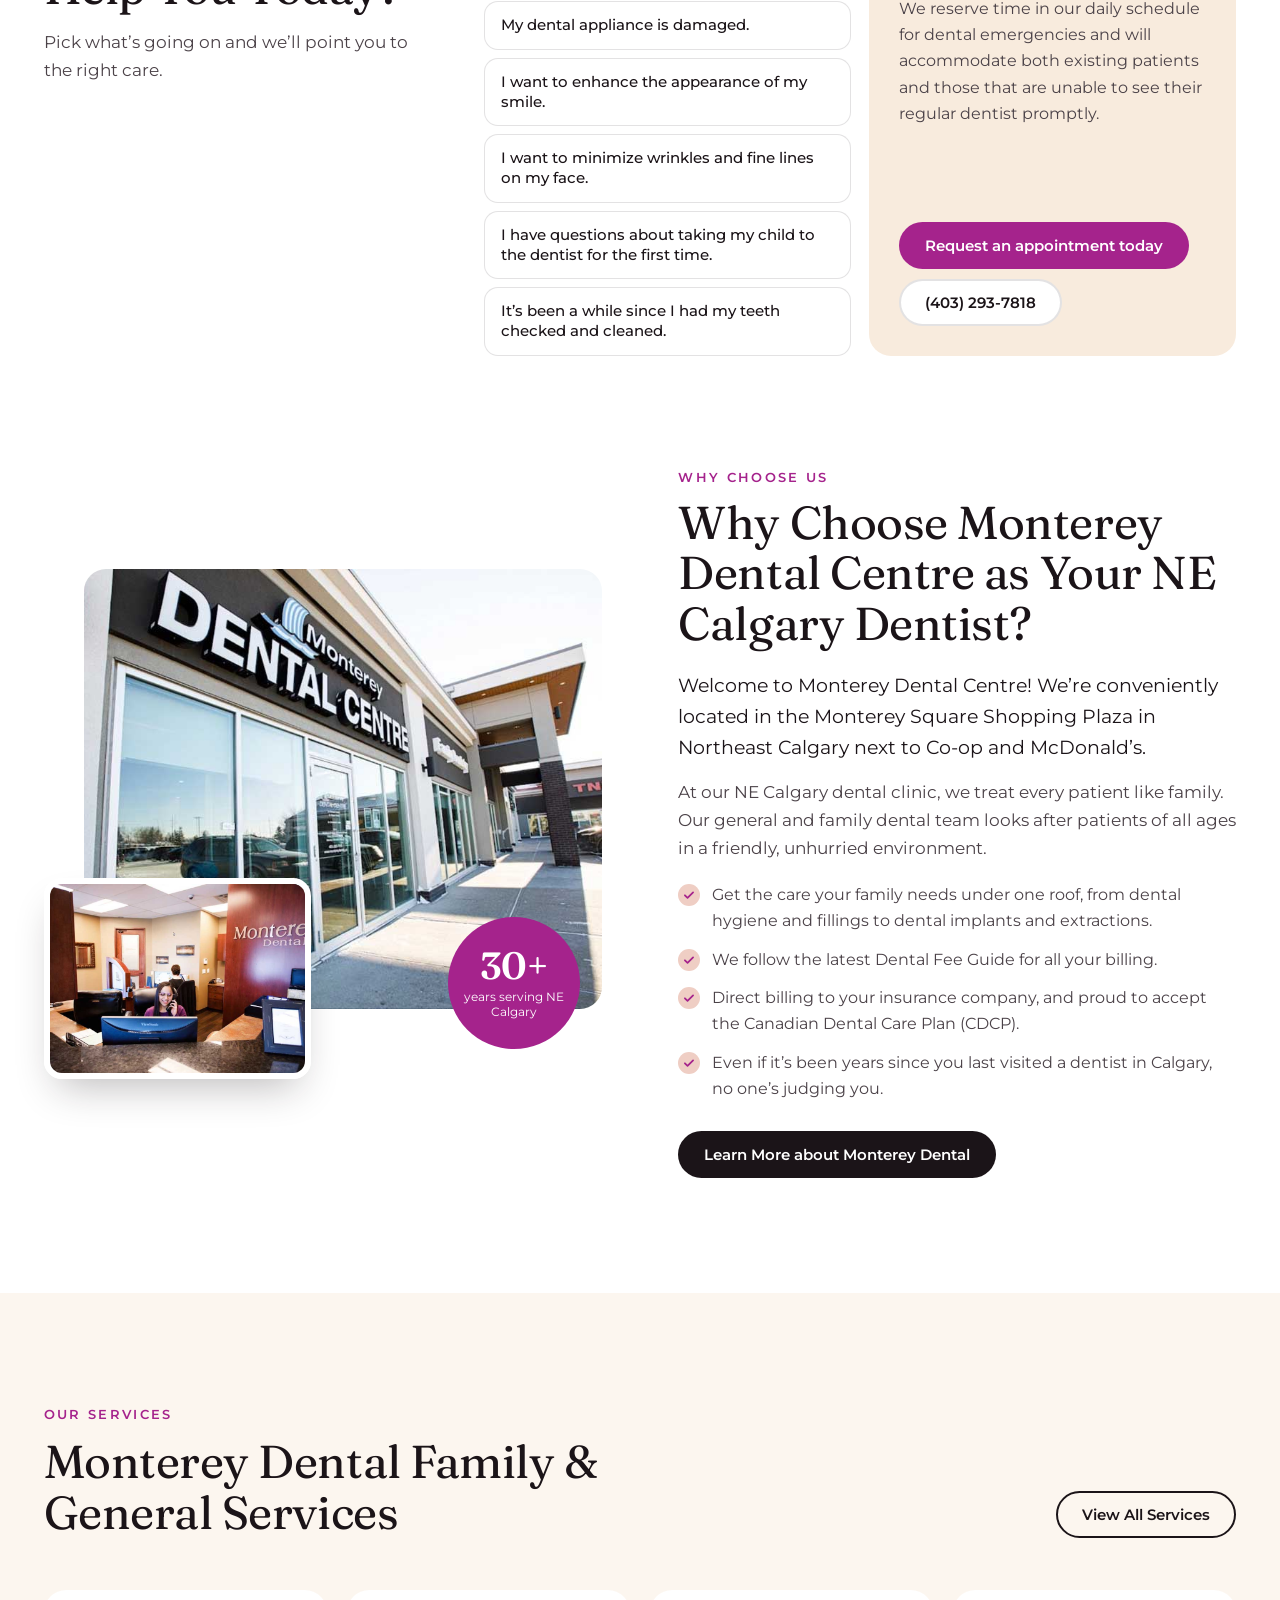
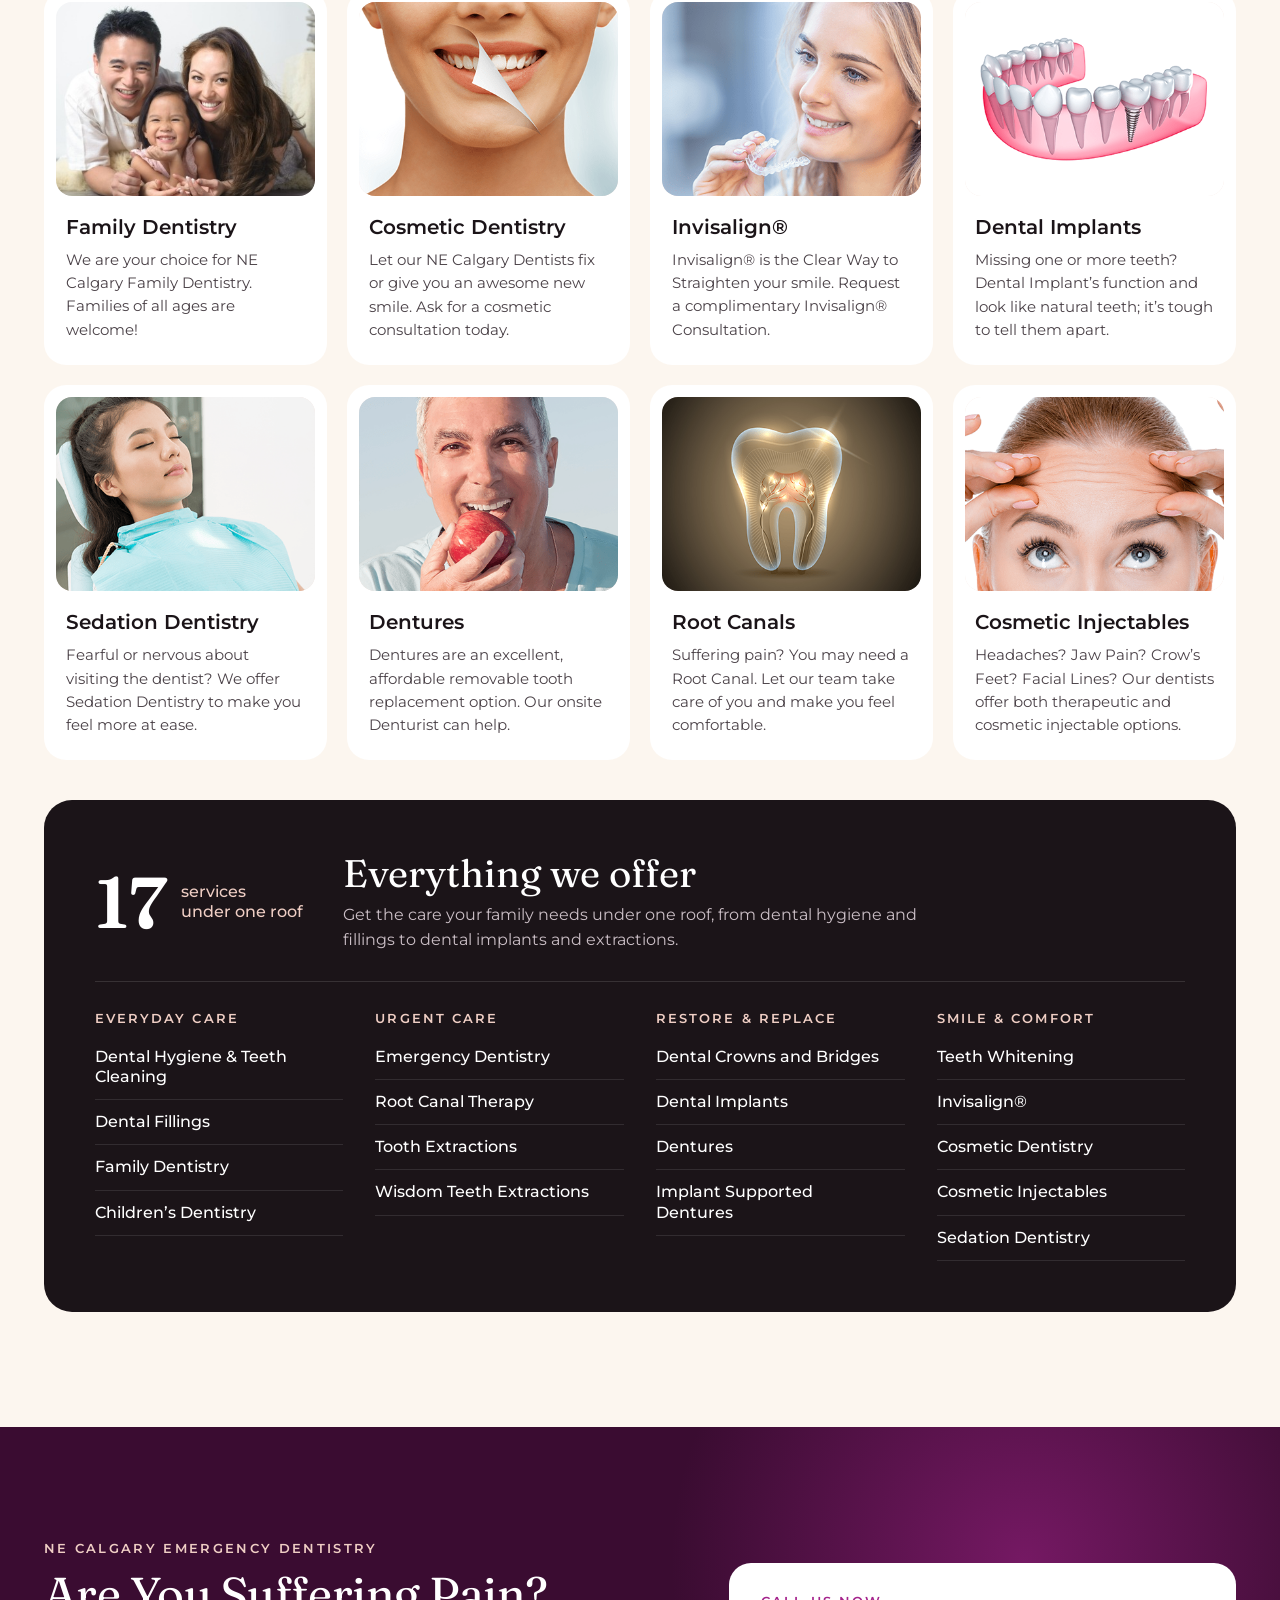
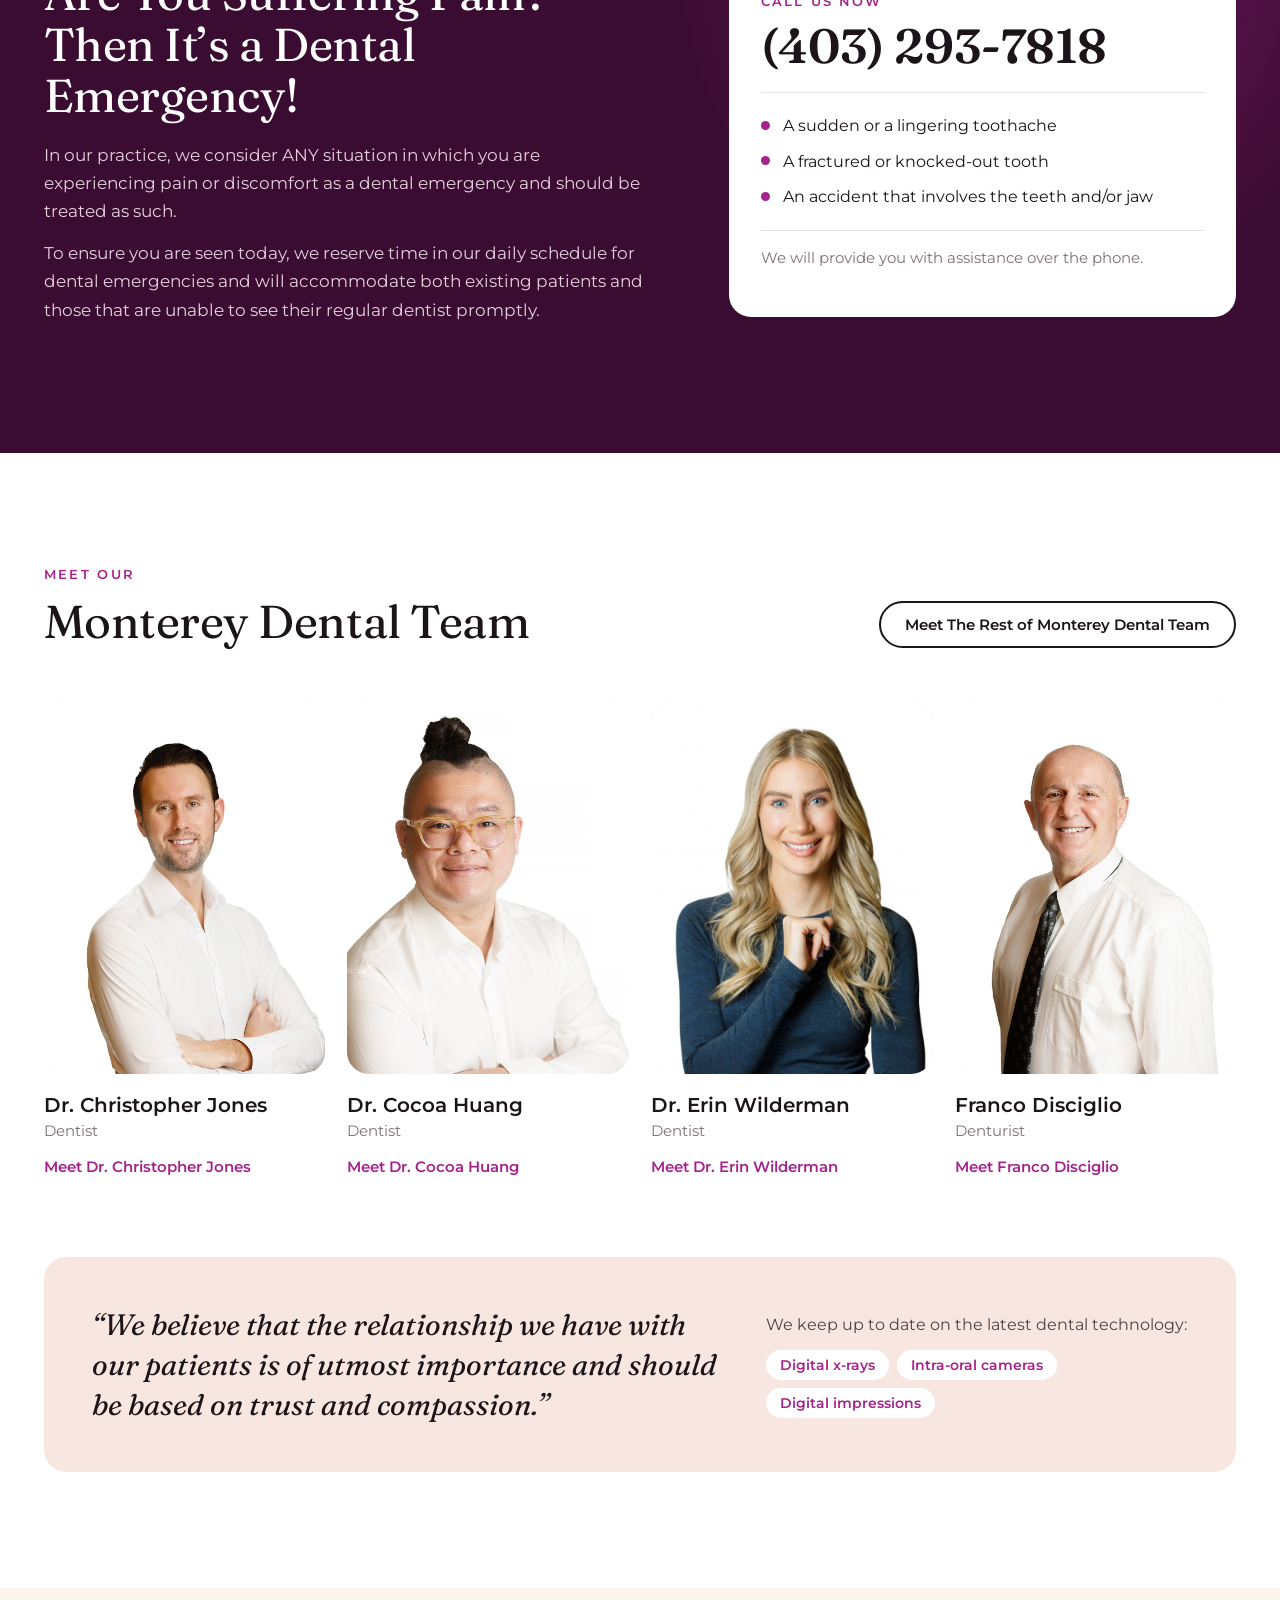
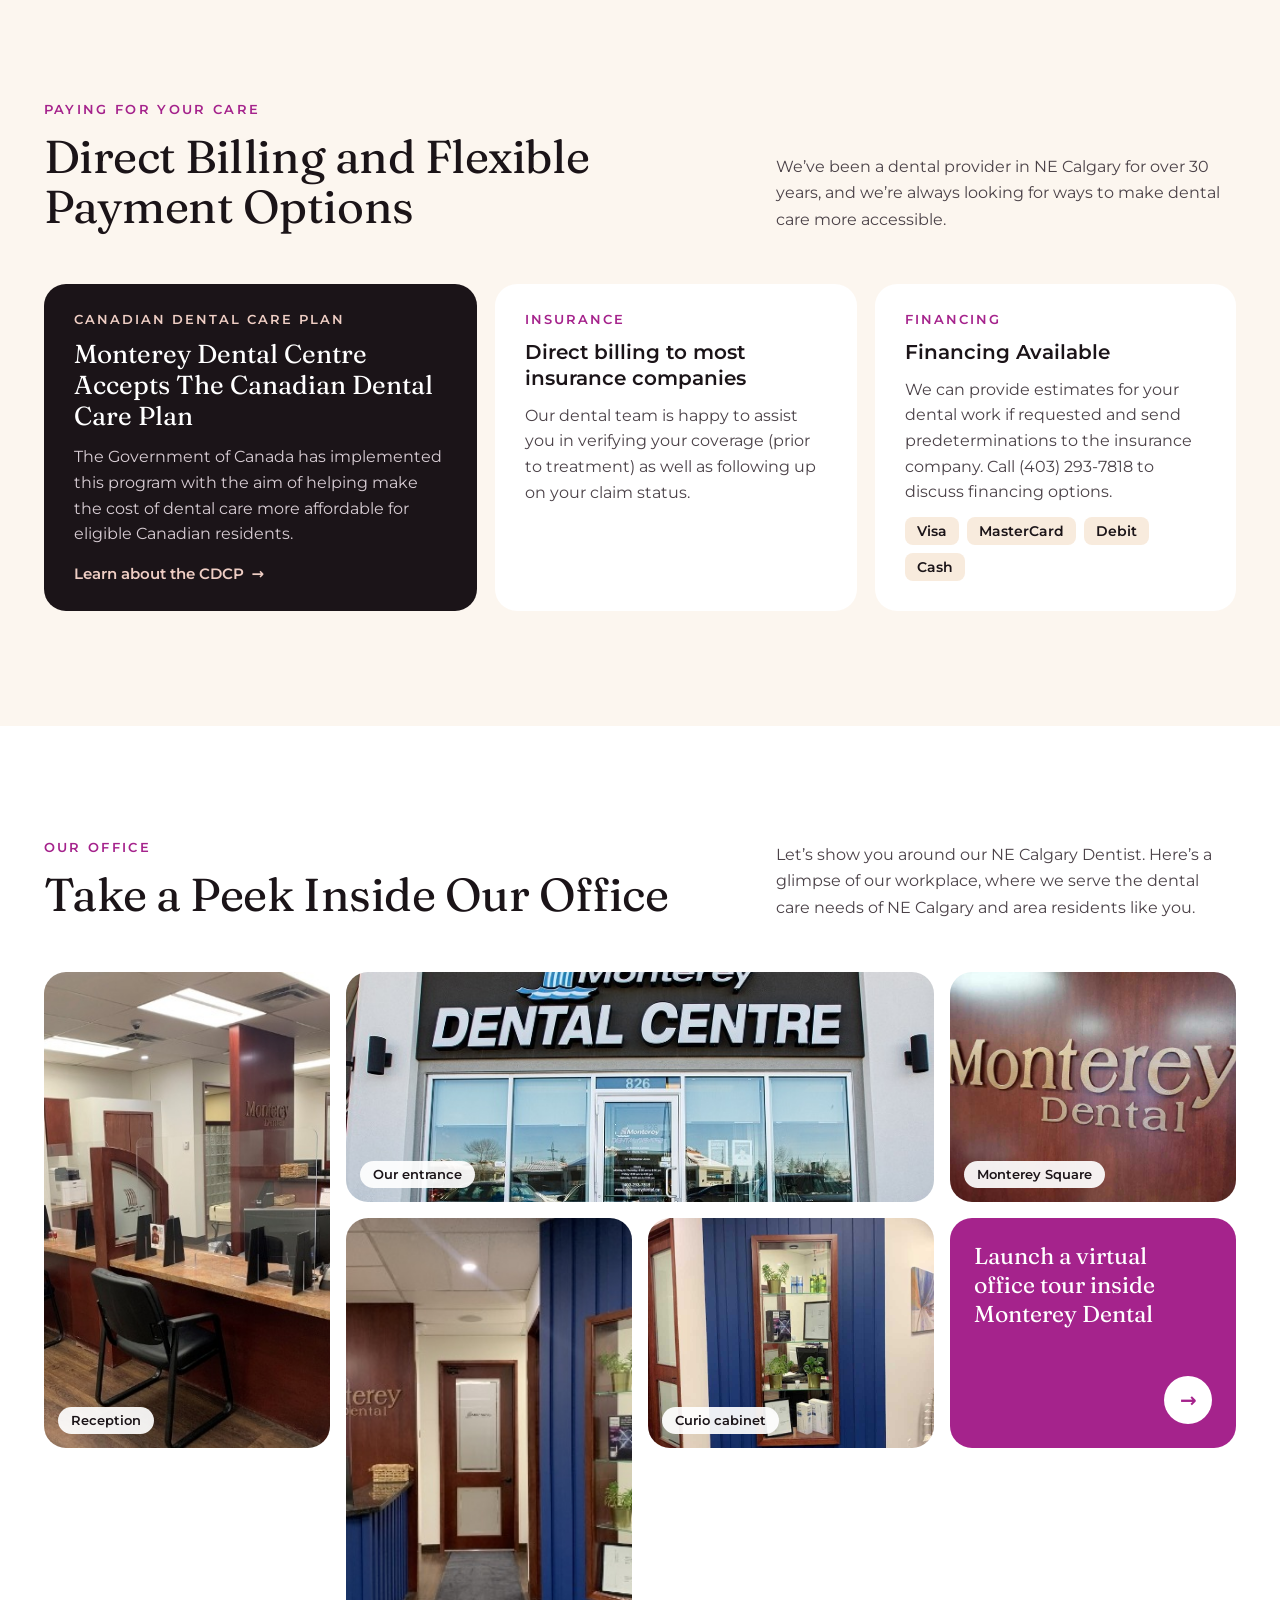
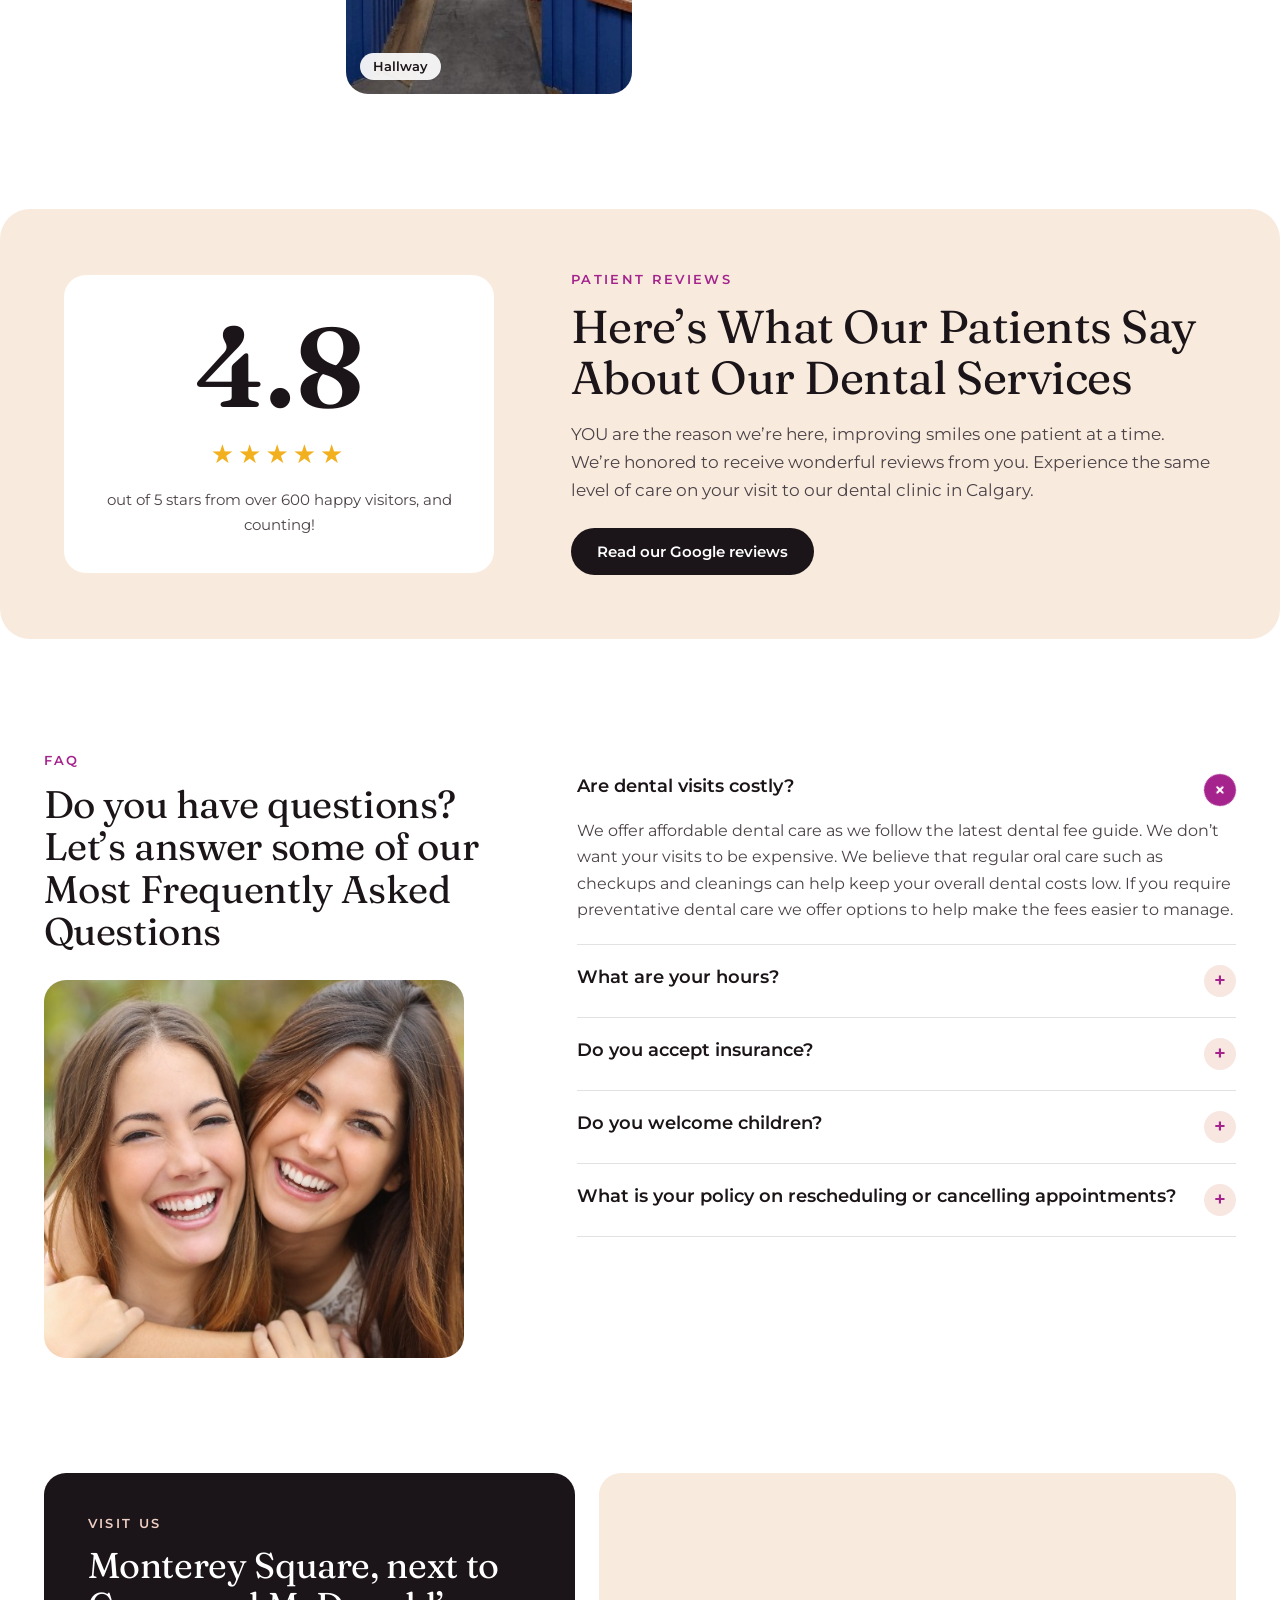
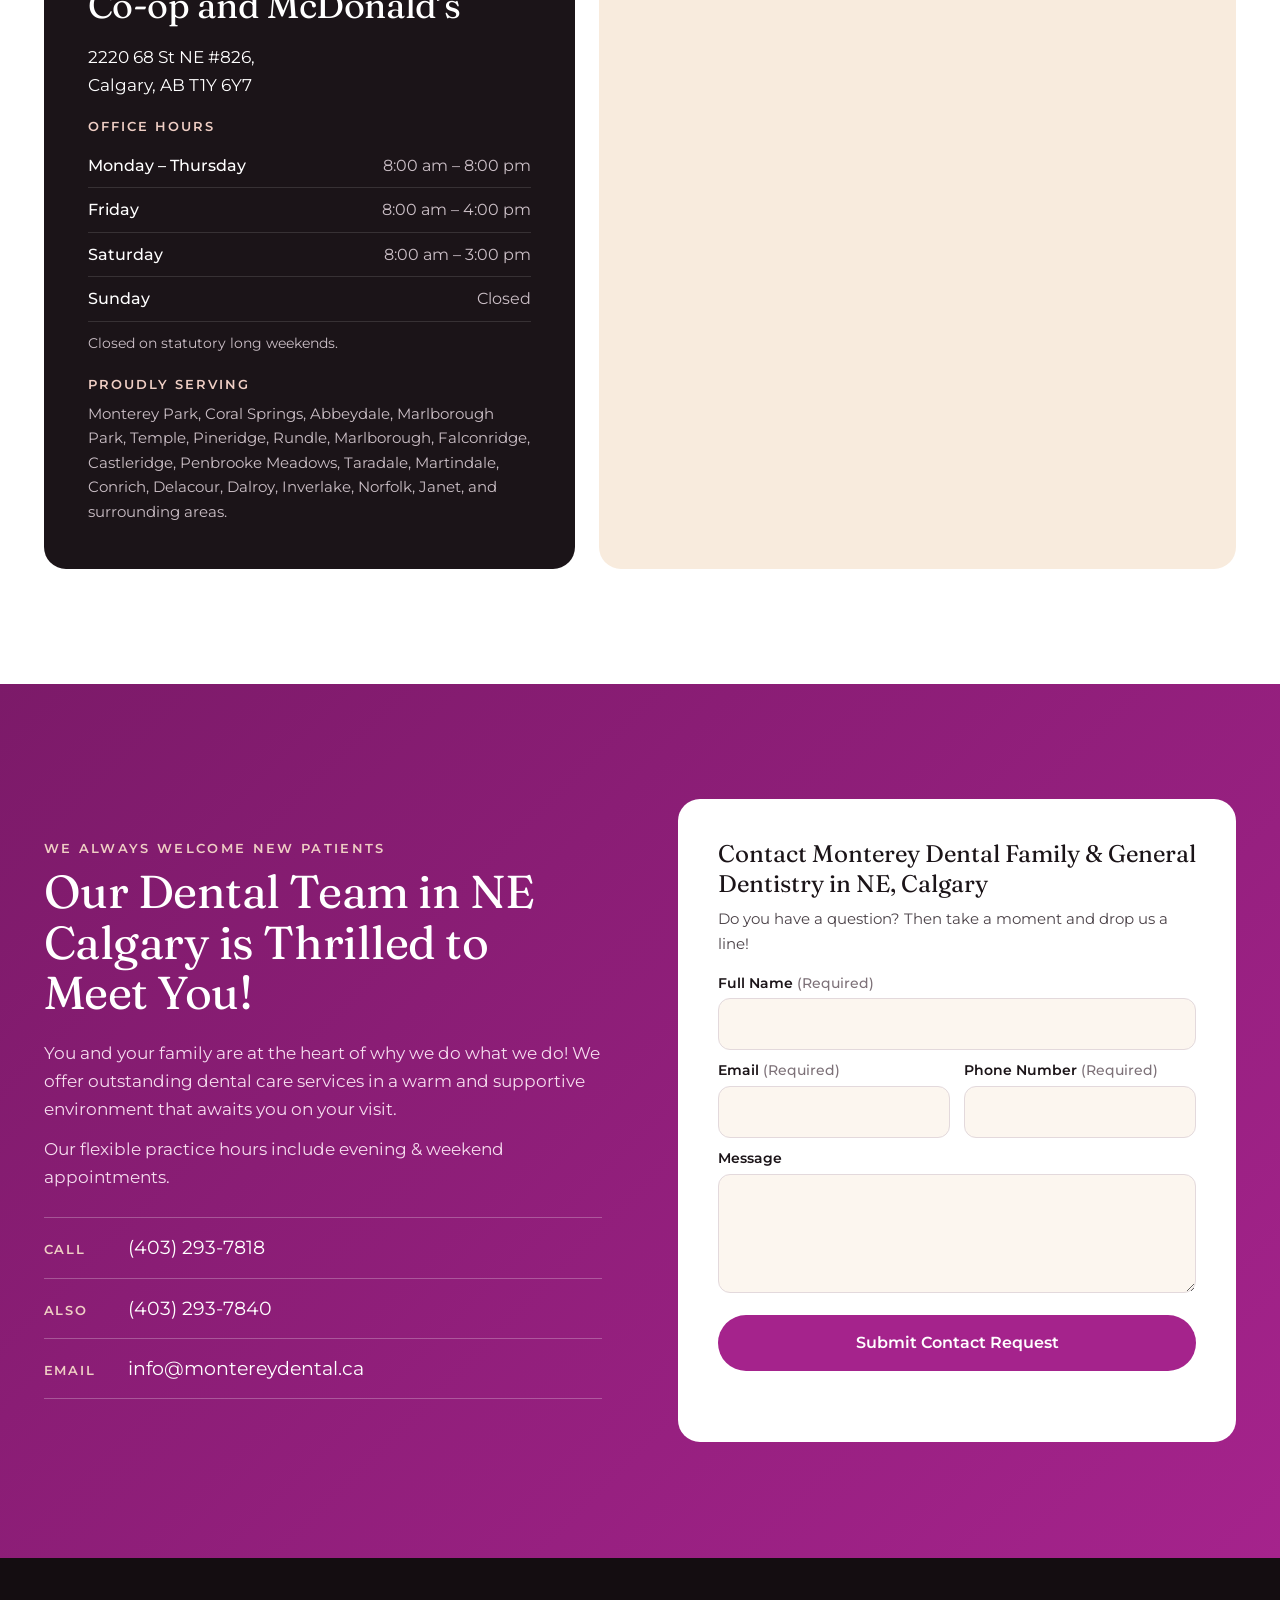
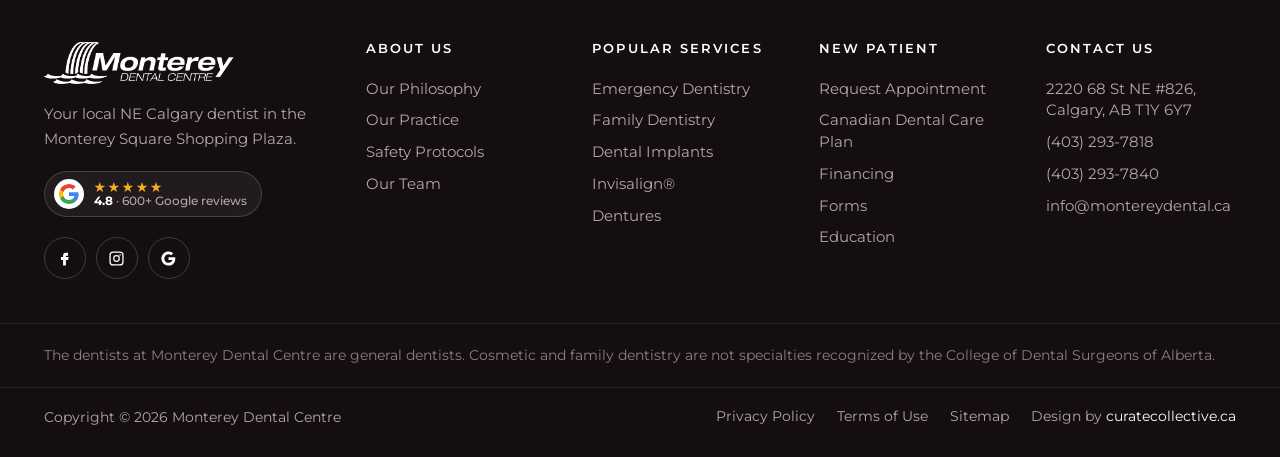
==== commit b4b6ae96: "Move Google badge into hero image, add title to intro cards, small-phone fixes Co-Authored-By: Claud" ====
--- a/index.html
+++ b/index.html
@@ -37,7 +37,6 @@
           <li><a href="#" data-nolink>Contact</a></li>
         </ul>
       </nav>
-      <a class="g-badge g-hdr" href="https://www.google.com/maps/search/?api=1&amp;query=Monterey+Dental+Centre+2220+68+St+NE+Calgary" target="_blank" rel="noopener" aria-label="Rated 4.8 out of 5 on Google from over 600 reviews"><svg class="g-logo" viewBox="0 0 24 24" aria-hidden="true"><path fill="#4285F4" d="M21.6 12.2c0-.7-.1-1.4-.2-2H12v3.8h5.4a4.6 4.6 0 0 1-2 3v2.5h3.2c1.9-1.7 3-4.3 3-7.3Z"/><path fill="#34A853" d="M12 22c2.7 0 5-.9 6.6-2.4l-3.2-2.5c-.9.6-2 1-3.4 1-2.6 0-4.8-1.8-5.6-4.1H3.1v2.6A10 10 0 0 0 12 22Z"/><path fill="#FBBC05" d="M6.4 14a6 6 0 0 1 0-3.9V7.5H3.1a10 10 0 0 0 0 9.1L6.4 14Z"/><path fill="#EA4335" d="M12 6c1.5 0 2.8.5 3.8 1.5l2.9-2.9A10 10 0 0 0 3.1 7.5l3.3 2.6C7.2 7.8 9.4 6 12 6Z"/></svg><span class="g-txt"><span class="g-stars" aria-hidden="true">★★★★★</span><span class="g-meta"><b>4.8</b> · 600+ Google reviews</span></span></a>
       <div class="hdr-cta">
         <a class="btn btn-ghost" href="tel:+14032937818"><svg viewBox="0 0 24 24" aria-hidden="true"><path d="M6.6 10.8a15.1 15.1 0 0 0 6.6 6.6l2.2-2.2a1 1 0 0 1 1-.25 11.4 11.4 0 0 0 3.6.57 1 1 0 0 1 1 1V20a1 1 0 0 1-1 1A17 17 0 0 1 3 4a1 1 0 0 1 1-1h3.5a1 1 0 0 1 1 1c0 1.25.2 2.45.57 3.57a1 1 0 0 1-.25 1z"/></svg>Call Now</a>
         <a class="btn btn-brand" href="#book">Book Now</a>
@@ -53,7 +52,6 @@
         <li><a href="#" data-nolink>New Patient</a></li>
         <li><a href="#" data-nolink>Contact</a></li>
       </ul>
-      <a class="g-badge g-drawer" href="https://www.google.com/maps/search/?api=1&amp;query=Monterey+Dental+Centre+2220+68+St+NE+Calgary" target="_blank" rel="noopener" aria-label="Rated 4.8 out of 5 on Google from over 600 reviews"><svg class="g-logo" viewBox="0 0 24 24" aria-hidden="true"><path fill="#4285F4" d="M21.6 12.2c0-.7-.1-1.4-.2-2H12v3.8h5.4a4.6 4.6 0 0 1-2 3v2.5h3.2c1.9-1.7 3-4.3 3-7.3Z"/><path fill="#34A853" d="M12 22c2.7 0 5-.9 6.6-2.4l-3.2-2.5c-.9.6-2 1-3.4 1-2.6 0-4.8-1.8-5.6-4.1H3.1v2.6A10 10 0 0 0 12 22Z"/><path fill="#FBBC05" d="M6.4 14a6 6 0 0 1 0-3.9V7.5H3.1a10 10 0 0 0 0 9.1L6.4 14Z"/><path fill="#EA4335" d="M12 6c1.5 0 2.8.5 3.8 1.5l2.9-2.9A10 10 0 0 0 3.1 7.5l3.3 2.6C7.2 7.8 9.4 6 12 6Z"/></svg><span class="g-txt"><span class="g-stars" aria-hidden="true">★★★★★</span><span class="g-meta"><b>4.8</b> · 600+ Google reviews</span></span></a>
       <div class="drawer-cta">
         <a class="btn btn-ghost" href="tel:+14032937818">Call Now</a>
         <a class="btn btn-brand" href="#book">Book Now</a>
@@ -93,6 +91,7 @@
             <svg viewBox="0 0 120 120" aria-hidden="true"><defs><path id="satc" d="M60 60 m-44 0 a44 44 0 1 1 88 0 a44 44 0 1 1 -88 0"/></defs><text><textPath href="#satc" startOffset="0" textLength="272" lengthAdjust="spacing">CLIENT SATISFACTION • CLIENT SATISFACTION •</textPath></text></svg>
             <span class="sat-in"><b>100%</b><i aria-hidden="true">★★★★★</i></span>
           </div>
+          <a class="g-badge g-hero" href="https://www.google.com/maps/search/?api=1&amp;query=Monterey+Dental+Centre+2220+68+St+NE+Calgary" target="_blank" rel="noopener" aria-label="Rated 4.8 out of 5 on Google from over 600 reviews"><svg class="g-logo" viewBox="0 0 24 24" aria-hidden="true"><path fill="#4285F4" d="M21.6 12.2c0-.7-.1-1.4-.2-2H12v3.8h5.4a4.6 4.6 0 0 1-2 3v2.5h3.2c1.9-1.7 3-4.3 3-7.3Z"/><path fill="#34A853" d="M12 22c2.7 0 5-.9 6.6-2.4l-3.2-2.5c-.9.6-2 1-3.4 1-2.6 0-4.8-1.8-5.6-4.1H3.1v2.6A10 10 0 0 0 12 22Z"/><path fill="#FBBC05" d="M6.4 14a6 6 0 0 1 0-3.9V7.5H3.1a10 10 0 0 0 0 9.1L6.4 14Z"/><path fill="#EA4335" d="M12 6c1.5 0 2.8.5 3.8 1.5l2.9-2.9A10 10 0 0 0 3.1 7.5l3.3 2.6C7.2 7.8 9.4 6 12 6Z"/></svg><span class="g-txt"><span class="g-stars" aria-hidden="true">★★★★★</span><span class="g-meta"><b>4.8</b> · 600+ Google reviews</span></span></a>
           <div class="float-card fc-cdcp">
             <b>We Now Accept the CDCP</b>
             <span>Direct billing to most insurance companies</span>
@@ -102,23 +101,29 @@
     </section>
 
     <!-- Three promises -->
-    <section class="promises" aria-label="Why patients choose us">
+    <section class="promises" aria-labelledby="pr-title">
+      <div class="wrap">
+        <div class="pr-head reveal">
+          <p class="eyebrow">Getting started</p>
+          <h2 id="pr-title">We make your next visit easy</h2>
+        </div>
+      </div>
       <div class="wrap promise-row">
         <article class="promise reveal">
           <img src="assets/images/Patients.svg" alt="" width="54" height="54">
-          <h2>Accepting New Patients</h2>
+          <h3>Accepting New Patients</h3>
           <p>Book your next dental visit at a time that works for you. No referral is needed.</p>
           <a class="link" href="#book">Request An Appointment</a>
         </article>
         <article class="promise promise-hot reveal">
           <img src="assets/images/broken-tooth.svg" alt="" width="54" height="54">
-          <h2>Same Day Emergency Services</h2>
+          <h3>Same Day Emergency Services</h3>
           <p>If you’re experiencing a dental emergency in NE Calgary, please call us at (403) 293-7818.</p>
           <a class="link" href="tel:+14032937818">Call Now</a>
         </article>
         <article class="promise reveal">
           <img src="assets/images/Wealth-Insurance.svg" alt="" width="54" height="54">
-          <h2>Direct Billing and Flexible Payment Options</h2>
+          <h3>Direct Billing and Flexible Payment Options</h3>
           <p>Payment plans and direct billing to most insurance companies.</p>
           <a class="link" href="#pay">Learn More</a>
         </article>
--- a/assets/css/style.css
+++ b/assets/css/style.css
@@ -73,7 +73,6 @@
 .brand { flex: none; }
 .brand img { width: 186px; height: auto; }
 .nav { margin-left: auto; }
-.g-hdr { flex: none; }
 .nav ul { display: flex; gap: 26px; }
 .nav a { font: 500 15px/1 var(--sans); color: var(--ink); text-decoration: none; white-space: nowrap; padding: 10px 0; position: relative; }
 .nav a::after { content: ""; position: absolute; left: 0; right: 100%; bottom: 2px; height: 2px; border-radius: 2px; background: var(--plum); transition: right .3s var(--ease); }
@@ -96,7 +95,9 @@
 .g-stars { color: #f2b01e; font-size: 14px; letter-spacing: 1.5px; }
 .g-meta { font: 500 11.5px/1.2 var(--sans); color: var(--muted); }
 .g-meta b { color: var(--ink); font-weight: 700; }
-.g-drawer { margin-top: 16px; }
+.g-hero { position: absolute; left: 22px; bottom: 26px; z-index: 2; padding: 10px 18px 10px 12px; box-shadow: 0 20px 40px -12px rgba(27, 20, 24, .3); border-color: transparent; animation: bob 6s ease-in-out infinite; animation-delay: -1.5s; }
+.g-hero .g-logo { width: 30px; height: 30px; }
+.g-hero .g-stars { font-size: 15px; }
 .g-ftr { margin-top: 20px; background: rgba(255, 255, 255, .06); border-color: rgba(255, 255, 255, .16); }
 .g-ftr .g-logo { background: #fff; border-radius: 50%; padding: 3px; width: 30px; height: 30px; }
 .g-ftr .g-meta { color: #b3a6ad; }
@@ -124,7 +125,7 @@
 .fc-emergency { left: -28px; top: 34px; display: flex; gap: 12px; align-items: center; }
 .fc-emergency a { color: var(--plum); font-weight: 600; text-decoration: none; }
 .fc-ico { width: 40px; height: 40px; border-radius: 12px; background: var(--plum); color: #fff; font: 700 20px/40px var(--sans); text-align: center; flex: none; }
-.fc-cdcp { right: -18px; bottom: 70px; background: var(--blush); animation-delay: -3s; max-width: 230px; }
+.fc-cdcp { right: -18px; bottom: 96px; background: var(--blush); animation-delay: -3s; max-width: 230px; }
 .fc-cdcp span { color: var(--text); font-size: 13px; }
 .sat-badge { position: absolute; right: 26px; top: -30px; width: 128px; height: 128px; border-radius: 50%; background: var(--ink); color: #fff; display: grid; place-items: center; box-shadow: 0 20px 40px -14px rgba(27, 20, 24, .45); z-index: 2; }
 .sat-badge svg { position: absolute; inset: 0; width: 100%; height: 100%; animation: spin 22s linear infinite; }
@@ -138,15 +139,16 @@
 @keyframes rise { to { opacity: 1; transform: none; } }
 
 /* Promises */
-.promises { margin-top: clamp(-40px, -3vw, -24px); position: relative; z-index: 2; }
+.promises { padding-top: clamp(20px, 3vw, 40px); position: relative; z-index: 2; }
+.pr-head { text-align: center; margin-bottom: clamp(26px, 3vw, 40px); }
 .promise-row { display: grid; grid-template-columns: repeat(3, 1fr); gap: 18px; }
 .promise { background: #fff; border: 1px solid var(--line); border-radius: var(--r); padding: 28px; display: flex; flex-direction: column; gap: 12px; transition: transform .3s var(--ease), box-shadow .3s; }
 .promise:hover { transform: translateY(-4px); box-shadow: 0 24px 40px -20px rgba(27, 20, 24, .25); }
-.promise h2 { font: 600 20px/1.3 var(--sans); }
+.promise h3 { font: 600 20px/1.3 var(--sans); }
 .promise p { font-size: 15.5px; flex: 1; }
 .promise img { width: 52px; height: 52px; }
 .promise-hot { background: var(--plum); border-color: var(--plum); color: #f6dcef; }
-.promise-hot h2 { color: #fff; }
+.promise-hot h3 { color: #fff; }
 .promise-hot img { filter: brightness(0) invert(1); }
 .promise-hot .link { color: #fff; }
 
@@ -353,17 +355,12 @@
 .reveal.in { opacity: 1; transform: none; }
 @media (prefers-reduced-motion: reduce) {
   .sat-badge svg { animation: none !important; }
-  .rise, .reveal, .float-card { opacity: 1 !important; transform: none !important; animation: none !important; transition: none !important; }
+  .rise, .reveal, .float-card, .g-hero { opacity: 1 !important; transform: none !important; animation: none !important; transition: none !important; }
 }
 
 /* Responsive */
 .hdr-cta .btn-ghost { display: none; }
 .hdr-in { gap: 22px; }
-@media (min-width: 1081px) and (max-width: 1300px) { .g-hdr { display: none; } }
-.g-hdr .g-meta { font-size: 0; }
-.g-hdr .g-meta b { font-size: 12px; }
-.g-hdr .g-meta b::after { content: ' on Google'; font-weight: 500; color: var(--muted); }
-.g-hdr { padding-right: 14px; }
 @media (max-width: 1180px) {
   .nav ul { gap: 16px; }
   .nav a { font-size: 14px; }
@@ -376,10 +373,8 @@
 }
 @media (max-width: 1080px) {
   .nav, .hdr-cta, .tb-hours { display: none; }
-  .g-hdr { margin-left: auto; }
-  .burger { margin-left: 12px; }
   .burger { display: flex; }
-  .hero-grid, .helper-grid, .why-grid, .emerg-grid, .faq-grid, .contact-grid, .rev-grid, .visit-grid { grid-template-columns: 1fr; }
+  .hero-grid, .helper-grid, .why-grid, .emerg-grid, .faq-grid, .contact-grid, .rev-grid, .visit-grid { grid-template-columns: minmax(0, 1fr); }
   .hero-media { max-width: 620px; }
   .helper-ui { grid-template-columns: 1fr 1fr; }
   .team-grid { grid-template-columns: repeat(2, 1fr); }
@@ -395,18 +390,19 @@
   .topbar-in { justify-content: center; gap: 14px; font-size: 13px; }
   .hdr-in { height: 72px; }
   .brand img { width: 150px; }
-  .g-hdr { display: none; }
   .hero-ctas .btn { width: 100%; }
   .hero-proof { grid-template-columns: repeat(3, 1fr); gap: 14px; }
   .hero-proof b { font-size: 26px; }
   .hero-video { border-radius: 26px 26px 26px 90px; aspect-ratio: 1 / 1; }
   .fc-emergency { left: 10px; top: auto; bottom: -26px; right: 10px; }
   .fc-cdcp { display: none; }
+  .g-hero { left: 12px; bottom: auto; top: 14px; padding: 7px 12px 7px 8px; }
+  .g-hero .g-meta { font-size: 10.5px; }
   .sat-badge { width: 100px; height: 100px; right: 12px; top: -22px; }
   .sat-in b { font-size: 22px; }
-  .promises { margin-top: 30px; }
   .promise-row { grid-template-columns: 1fr; }
-  .helper-ui { grid-template-columns: 1fr; }
+  .helper-ui { grid-template-columns: minmax(0, 1fr); }
+  .ho-ctas .btn, .sec-head .btn { white-space: normal; text-align: center; }
   .helper-out { position: static; min-height: 0; }
   .why-media { padding: 0 0 60px 0; }
   .why-badge { width: 104px; height: 104px; right: 10px; bottom: 16px; }
@@ -431,6 +427,13 @@
   .sticky-call { display: flex; position: fixed; left: 12px; right: 12px; bottom: 12px; z-index: 90; justify-content: center; padding: 15px; border-radius: 999px; background: var(--plum); color: #fff; font: 600 16px/1 var(--sans); text-decoration: none; box-shadow: 0 14px 30px -10px rgba(58, 12, 49, .6); }
   .ftr { padding-bottom: 70px; }
 }
+@media (max-width: 400px) {
+  .sat-badge { width: 86px; height: 86px; right: 8px; top: -18px; }
+  .sat-in b { font-size: 19px; }
+  .g-hero { left: 8px; }
+  .g-hero .g-logo { width: 24px; height: 24px; }
+}
+@media (max-width: 350px) { .g-hero .g-meta { font-size: 0; } .g-hero .g-meta b { font-size: 11px; } }
 @media (max-width: 340px) {
   .svc-grid { grid-template-columns: 1fr; }
   .hero-proof li { font-size: 12px; }
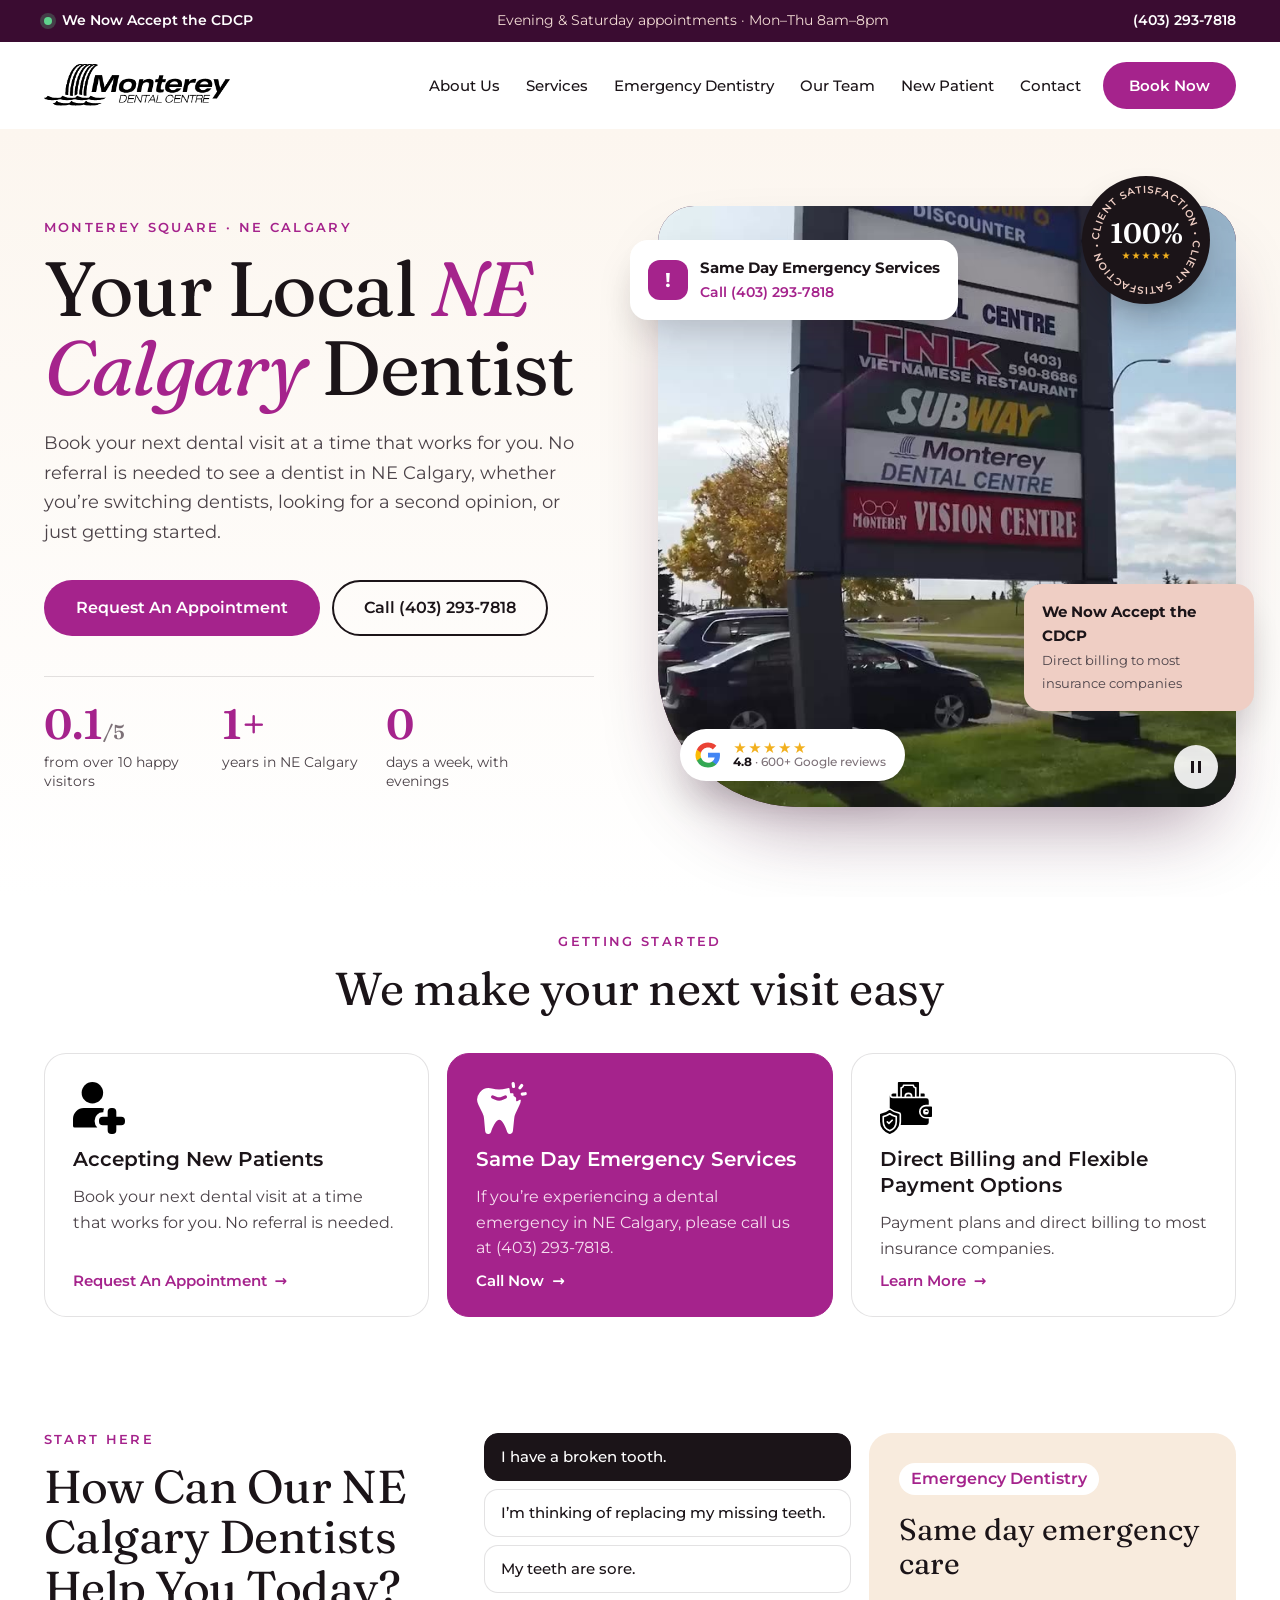
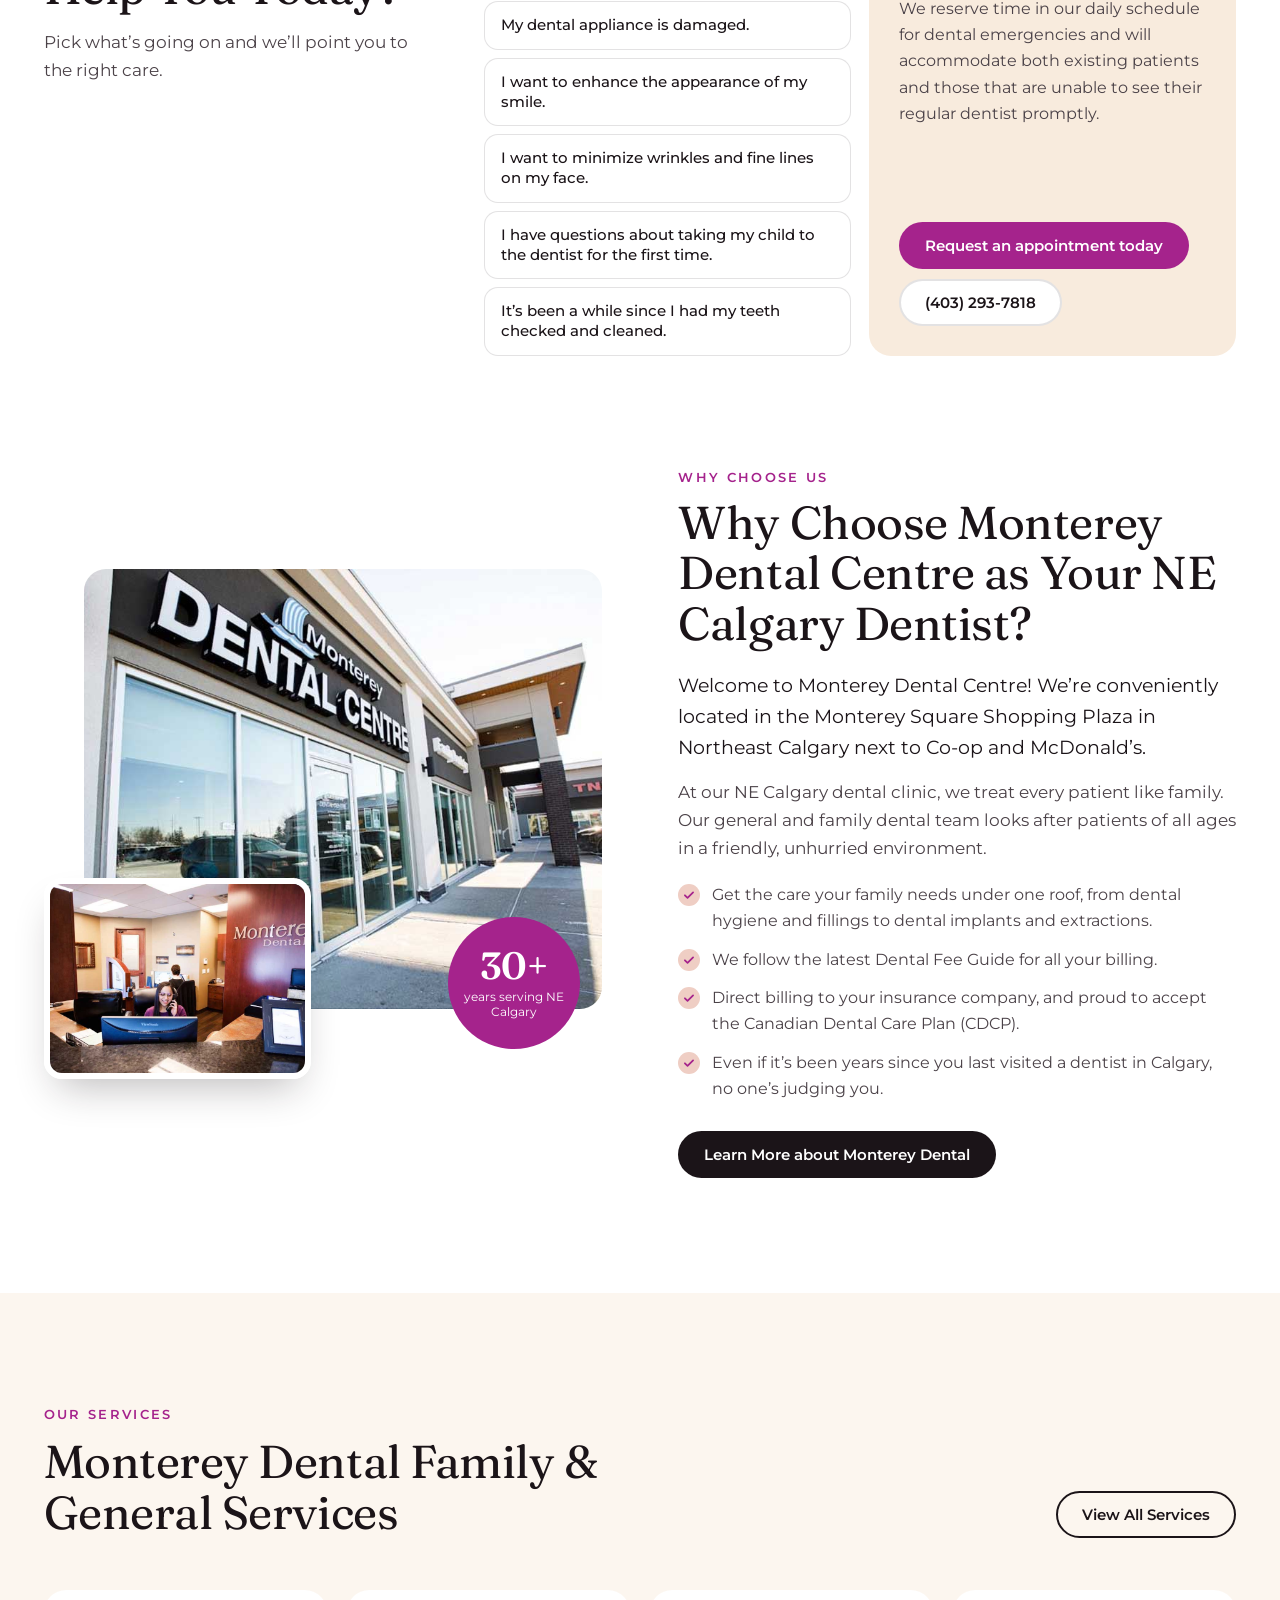
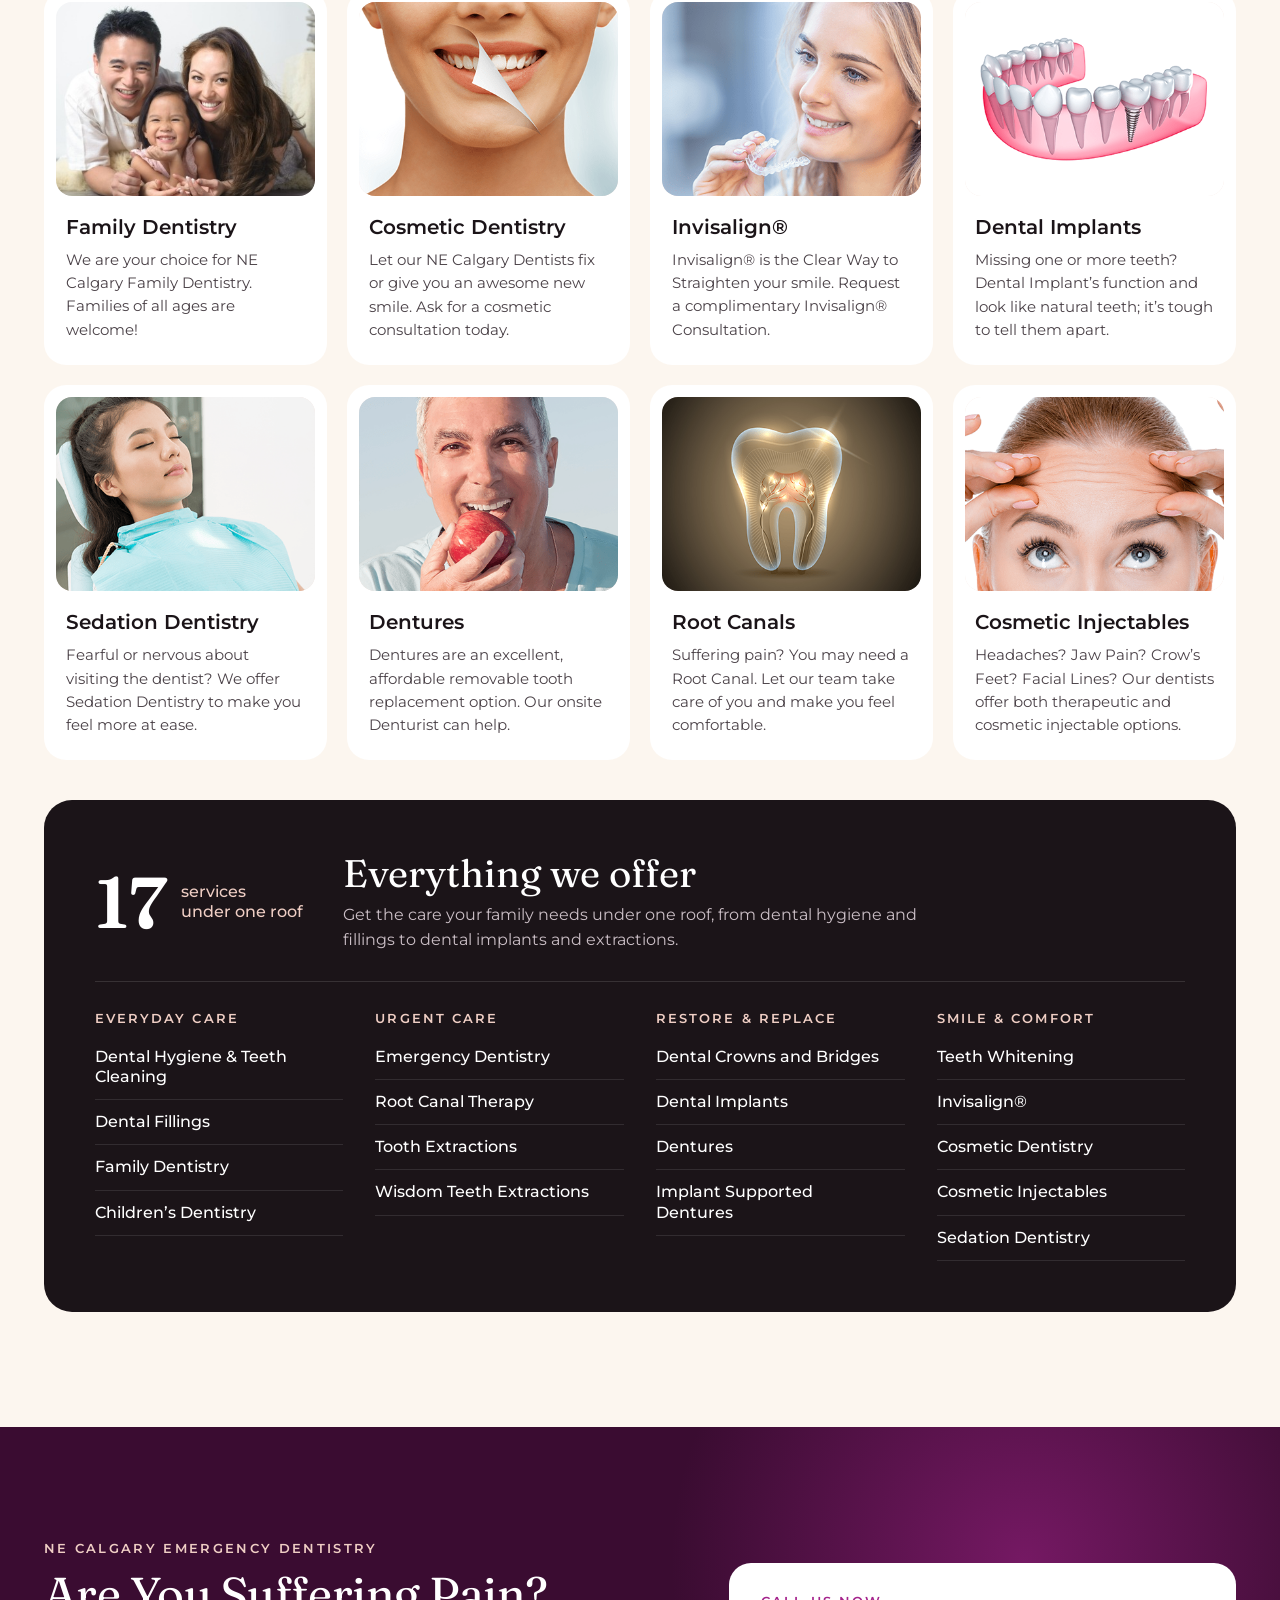
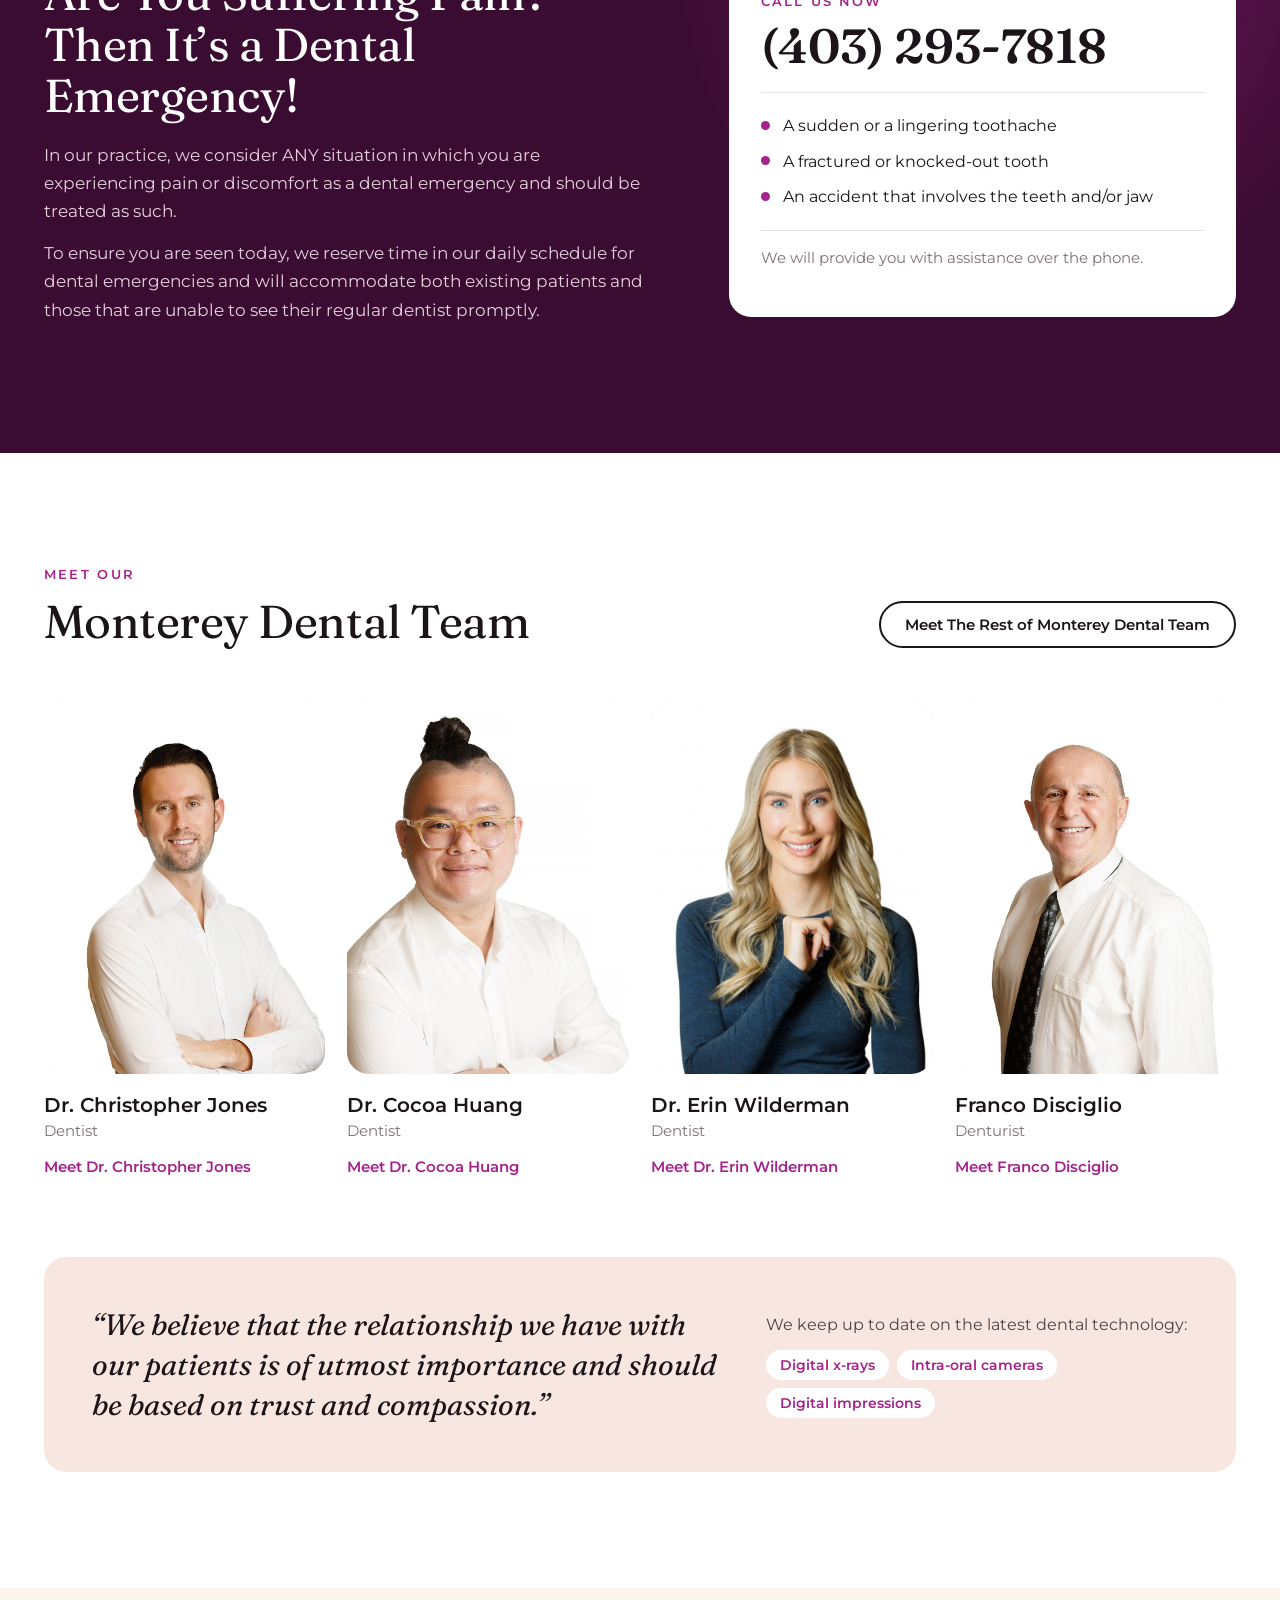
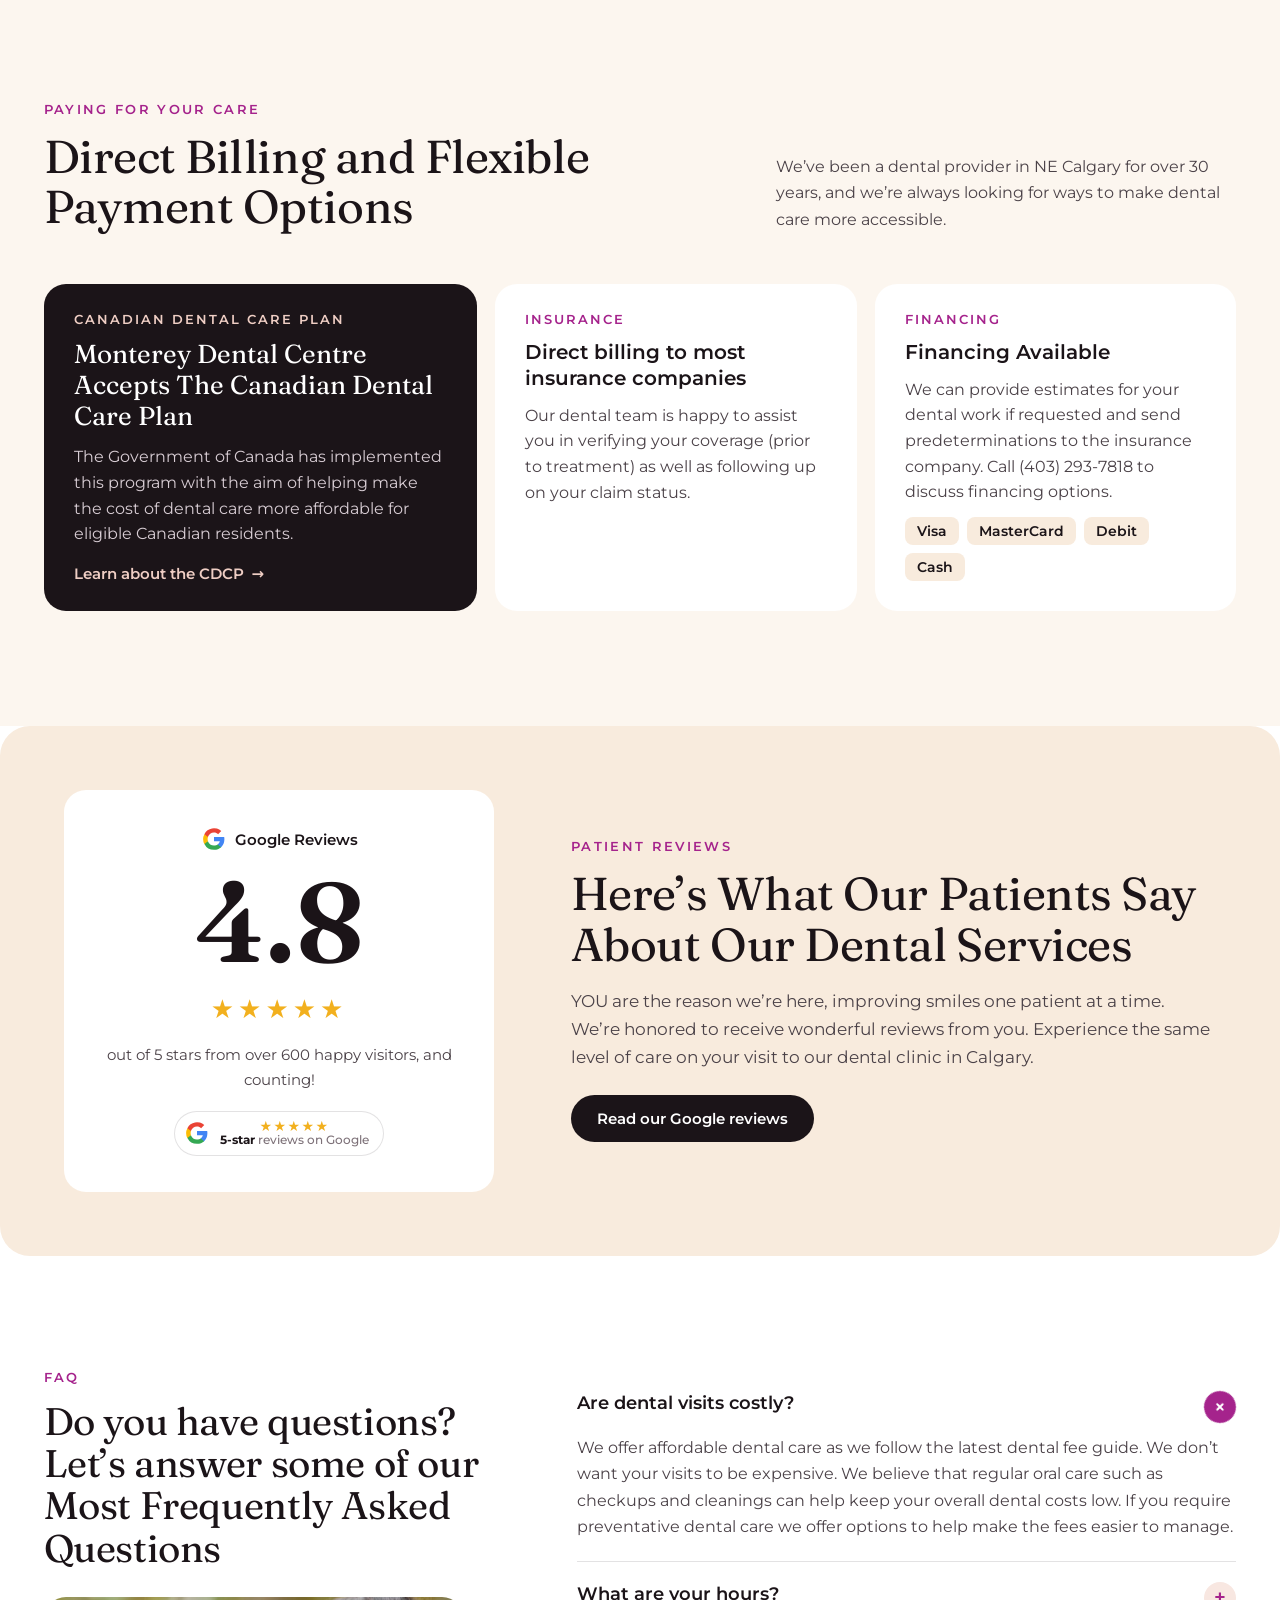
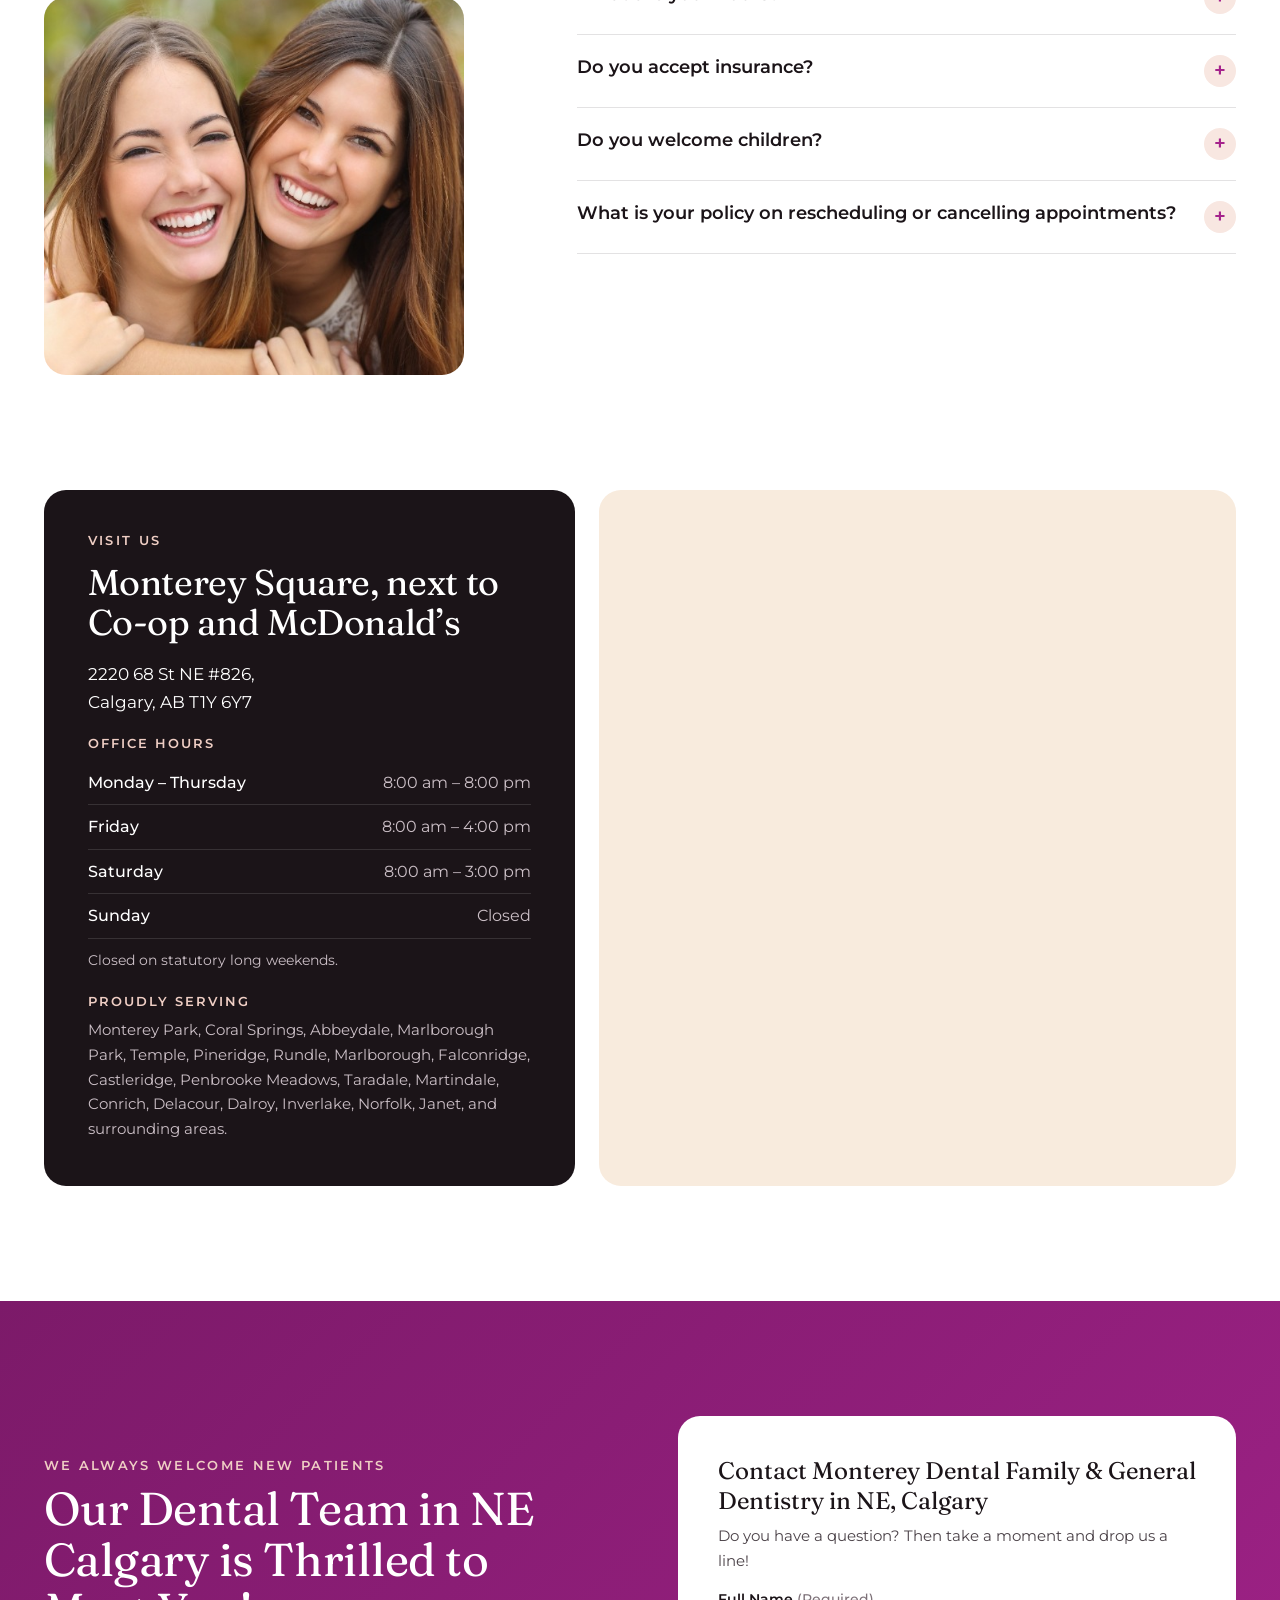
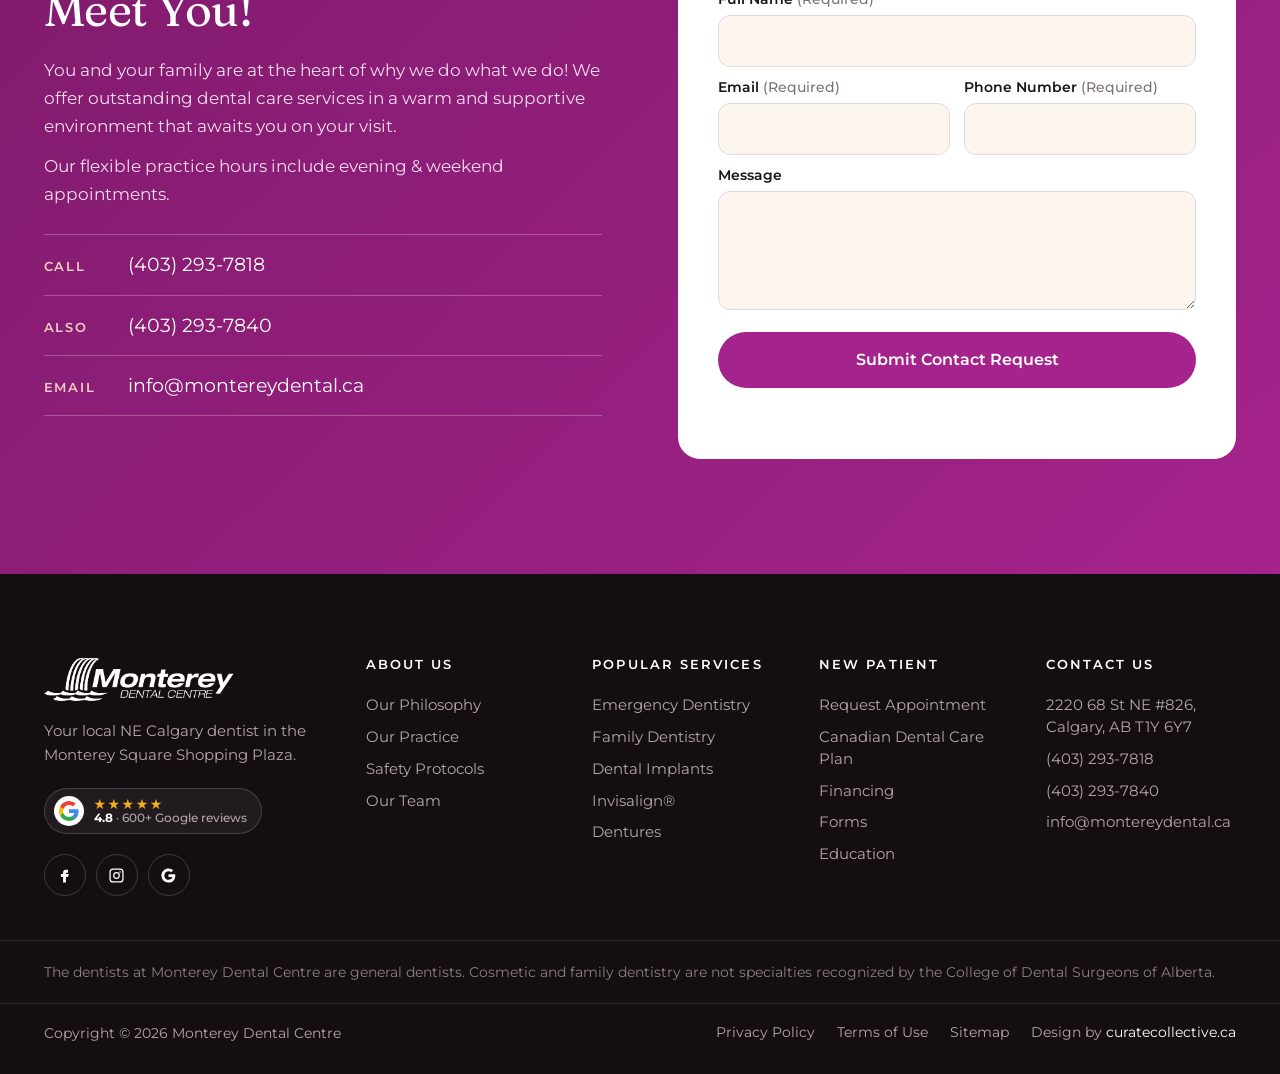
==== commit 6331f9e7: "Add Google Ads landing page; homepage: remove office tour, Google badge in reviews Co-Authored-By: C" ====
--- a/index.html
+++ b/index.html
@@ -299,34 +299,15 @@
       </div>
     </section>
 
-    <!-- Office tour -->
-    <section class="tour" aria-labelledby="tour-title">
-      <div class="wrap">
-        <div class="sec-head reveal">
-          <div>
-            <p class="eyebrow">Our office</p>
-            <h2 id="tour-title">Take a Peek Inside Our Office</h2>
-          </div>
-          <p class="sec-sub">Let’s show you around our NE Calgary Dentist. Here’s a glimpse of our workplace, where we serve the dental care needs of NE Calgary and area residents like you.</p>
-        </div>
-        <div class="tour-grid">
-          <figure class="t t1 reveal"><img src="assets/images/gallery1.jpg" alt="Reception at Monterey Dental Centre" loading="lazy"><figcaption>Reception</figcaption></figure>
-          <figure class="t t2 reveal"><img src="assets/images/montery.jpg" alt="Exterior entrance to Monterey Dental Centre" loading="lazy"><figcaption>Our entrance</figcaption></figure>
-          <figure class="t t3 reveal"><img src="assets/images/monterey-dental-signage-1.jpg" alt="Monterey Dental signage" loading="lazy"><figcaption>Monterey Square</figcaption></figure>
-          <figure class="t t4 reveal"><img src="assets/images/gallery4.jpg" alt="Hallway at Monterey Dental Centre" loading="lazy"><figcaption>Hallway</figcaption></figure>
-          <figure class="t t5 reveal"><img src="assets/images/monterey-dental-curio-wall-1.jpg" alt="Curio cabinet at Monterey Dental Centre" loading="lazy"><figcaption>Curio cabinet</figcaption></figure>
-          <a class="t t6 tour-cta reveal" href="#" data-nolink><span>Launch a virtual office tour inside Monterey Dental</span><i aria-hidden="true">→</i></a>
-        </div>
-      </div>
-    </section>
-
     <!-- Reviews -->
     <section class="reviews" aria-labelledby="rev-title">
       <div class="wrap rev-grid">
         <div class="rev-score reveal">
+          <p class="rev-g"><svg class="g-logo" viewBox="0 0 24 24" aria-hidden="true"><path fill="#4285F4" d="M21.6 12.2c0-.7-.1-1.4-.2-2H12v3.8h5.4a4.6 4.6 0 0 1-2 3v2.5h3.2c1.9-1.7 3-4.3 3-7.3Z"/><path fill="#34A853" d="M12 22c2.7 0 5-.9 6.6-2.4l-3.2-2.5c-.9.6-2 1-3.4 1-2.6 0-4.8-1.8-5.6-4.1H3.1v2.6A10 10 0 0 0 12 22Z"/><path fill="#FBBC05" d="M6.4 14a6 6 0 0 1 0-3.9V7.5H3.1a10 10 0 0 0 0 9.1L6.4 14Z"/><path fill="#EA4335" d="M12 6c1.5 0 2.8.5 3.8 1.5l2.9-2.9A10 10 0 0 0 3.1 7.5l3.3 2.6C7.2 7.8 9.4 6 12 6Z"/></svg><span>Google Reviews</span></p>
           <b data-count="4.8">4.8</b>
           <span class="stars" aria-label="4.8 out of 5 stars">★★★★★</span>
           <p>out of 5 stars from over 600 happy visitors, and counting!</p>
+          <a class="g-badge rev-link" href="https://www.google.com/maps/search/?api=1&amp;query=Monterey+Dental+Centre+2220+68+St+NE+Calgary" target="_blank" rel="noopener"><svg class="g-logo" viewBox="0 0 24 24" aria-hidden="true"><path fill="#4285F4" d="M21.6 12.2c0-.7-.1-1.4-.2-2H12v3.8h5.4a4.6 4.6 0 0 1-2 3v2.5h3.2c1.9-1.7 3-4.3 3-7.3Z"/><path fill="#34A853" d="M12 22c2.7 0 5-.9 6.6-2.4l-3.2-2.5c-.9.6-2 1-3.4 1-2.6 0-4.8-1.8-5.6-4.1H3.1v2.6A10 10 0 0 0 12 22Z"/><path fill="#FBBC05" d="M6.4 14a6 6 0 0 1 0-3.9V7.5H3.1a10 10 0 0 0 0 9.1L6.4 14Z"/><path fill="#EA4335" d="M12 6c1.5 0 2.8.5 3.8 1.5l2.9-2.9A10 10 0 0 0 3.1 7.5l3.3 2.6C7.2 7.8 9.4 6 12 6Z"/></svg><span class="g-txt"><span class="g-stars" aria-hidden="true">★★★★★</span><span class="g-meta"><b>5-star</b> reviews on Google</span></span></a>
         </div>
         <div class="reveal">
           <p class="eyebrow">Patient reviews</p>
--- a/assets/css/style.css
+++ b/assets/css/style.css
@@ -274,9 +274,12 @@
 .reviews { padding-bottom: var(--sec); }
 .rev-grid { display: grid; grid-template-columns: minmax(0, .8fr) minmax(0, 1.2fr); gap: clamp(36px, 6vw, 90px); align-items: center; background: var(--cream); border-radius: 30px; padding: clamp(32px, 5vw, 64px); }
 .rev-score { text-align: center; background: #fff; border-radius: var(--r); padding: 36px 24px; }
-.rev-score b { display: block; font: 600 clamp(72px, 9vw, 112px)/1 var(--serif); color: var(--ink); }
+.rev-score > b { display: block; font: 600 clamp(72px, 9vw, 112px)/1 var(--serif); color: var(--ink); }
 .stars { display: block; color: #f2b01e; font-size: 26px; letter-spacing: 4px; margin: 10px 0 12px; }
 .rev-score p { font-size: 15px; }
+.rev-g { display: inline-flex; align-items: center; gap: 8px; font: 600 15px/1 var(--sans); color: var(--ink); margin-bottom: 14px; }
+.rev-g .g-logo { width: 26px; height: 26px; }
+.rev-link { margin-top: 18px; }
 .rev-grid h2 { margin-bottom: 16px; }
 .rev-grid .btn { margin-top: 24px; }
 
@@ -402,7 +405,7 @@
   .sat-in b { font-size: 22px; }
   .promise-row { grid-template-columns: 1fr; }
   .helper-ui { grid-template-columns: minmax(0, 1fr); }
-  .ho-ctas .btn, .sec-head .btn { white-space: normal; text-align: center; }
+  .btn { white-space: normal; text-align: center; }
   .helper-out { position: static; min-height: 0; }
   .why-media { padding: 0 0 60px 0; }
   .why-badge { width: 104px; height: 104px; right: 10px; bottom: 16px; }
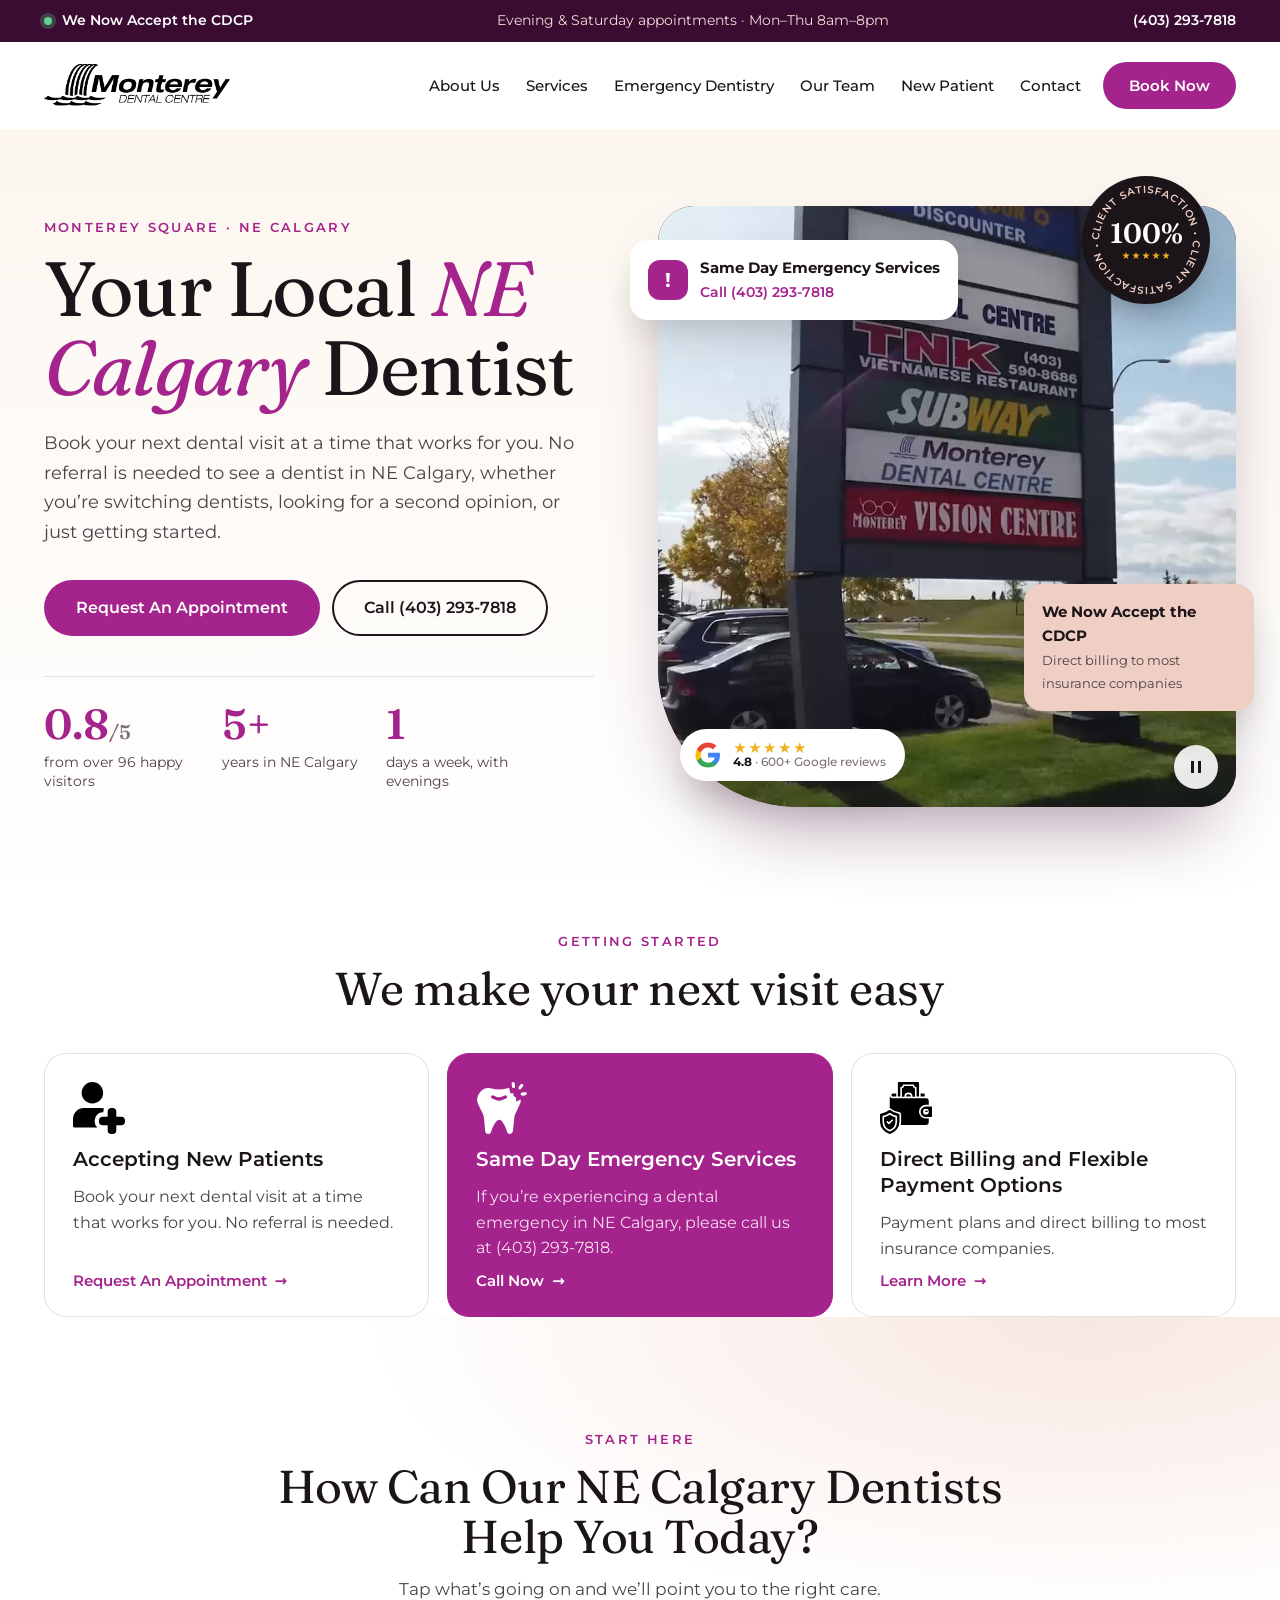
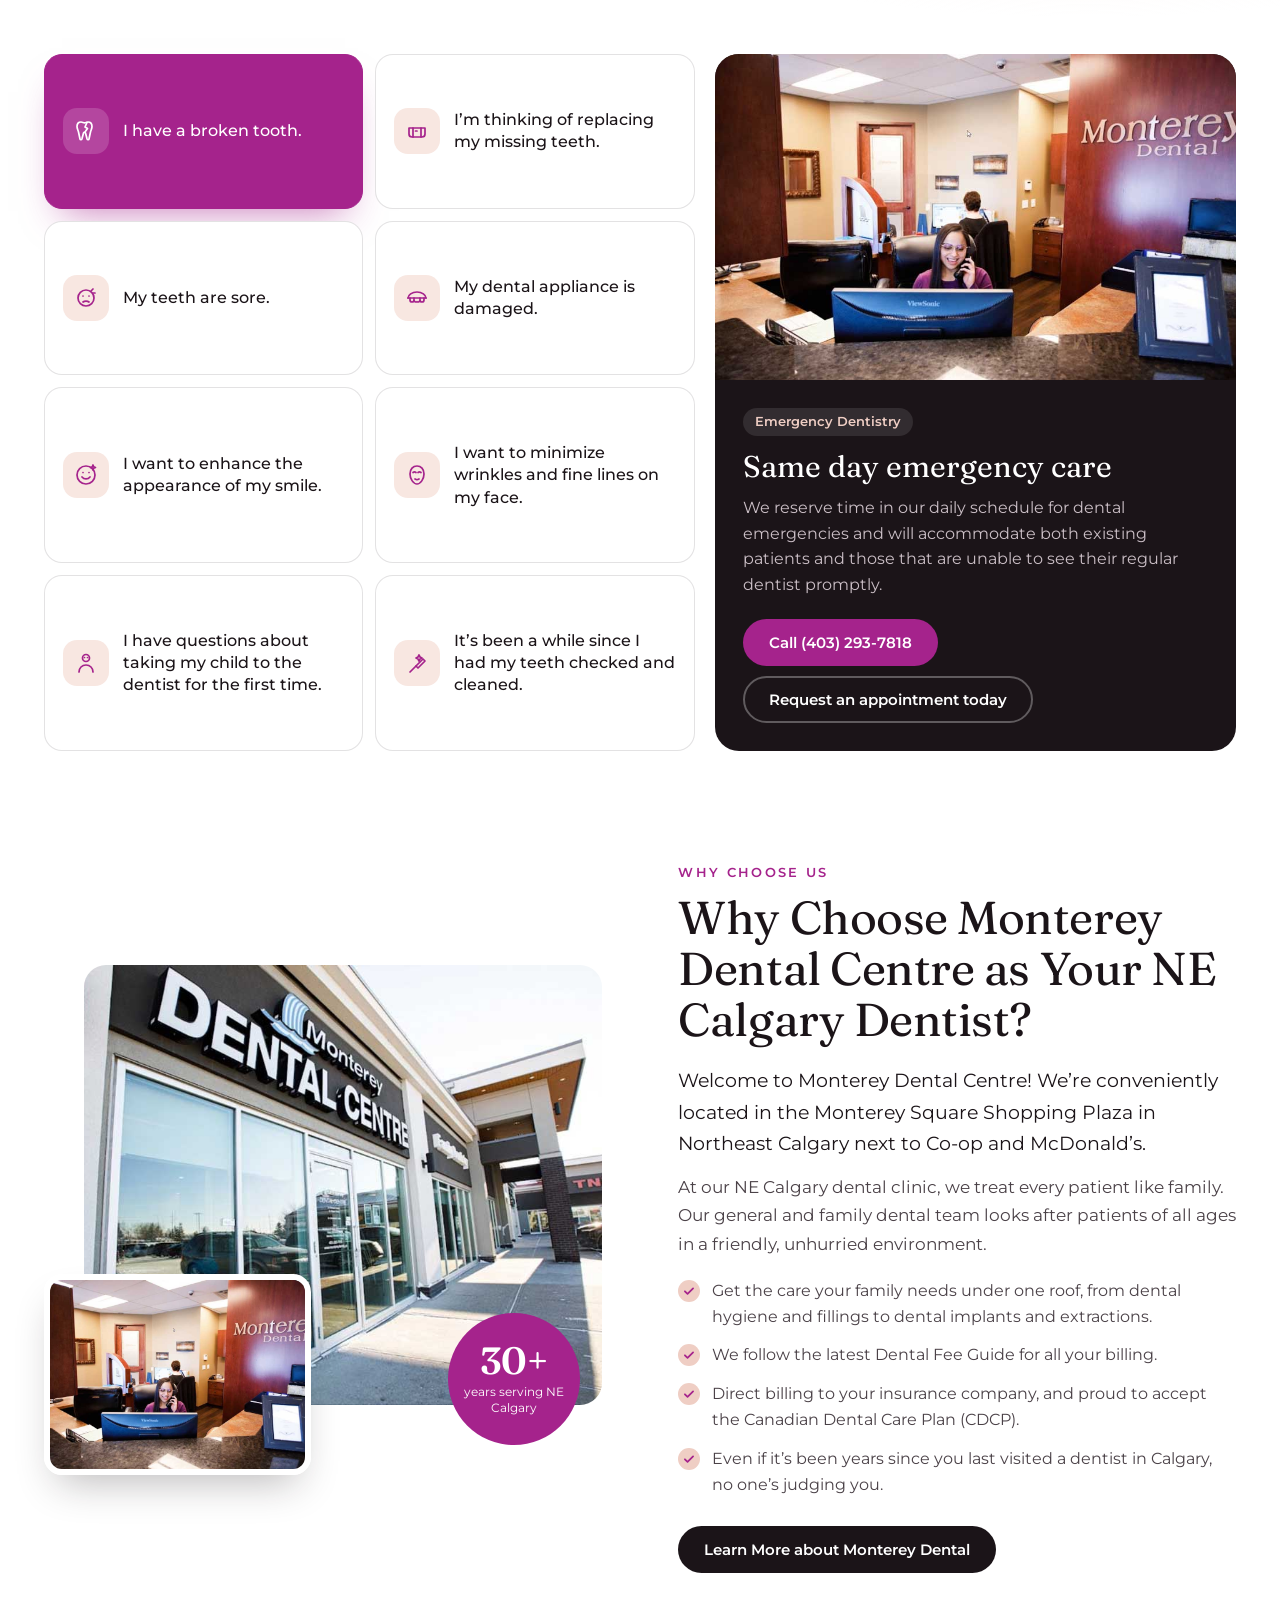
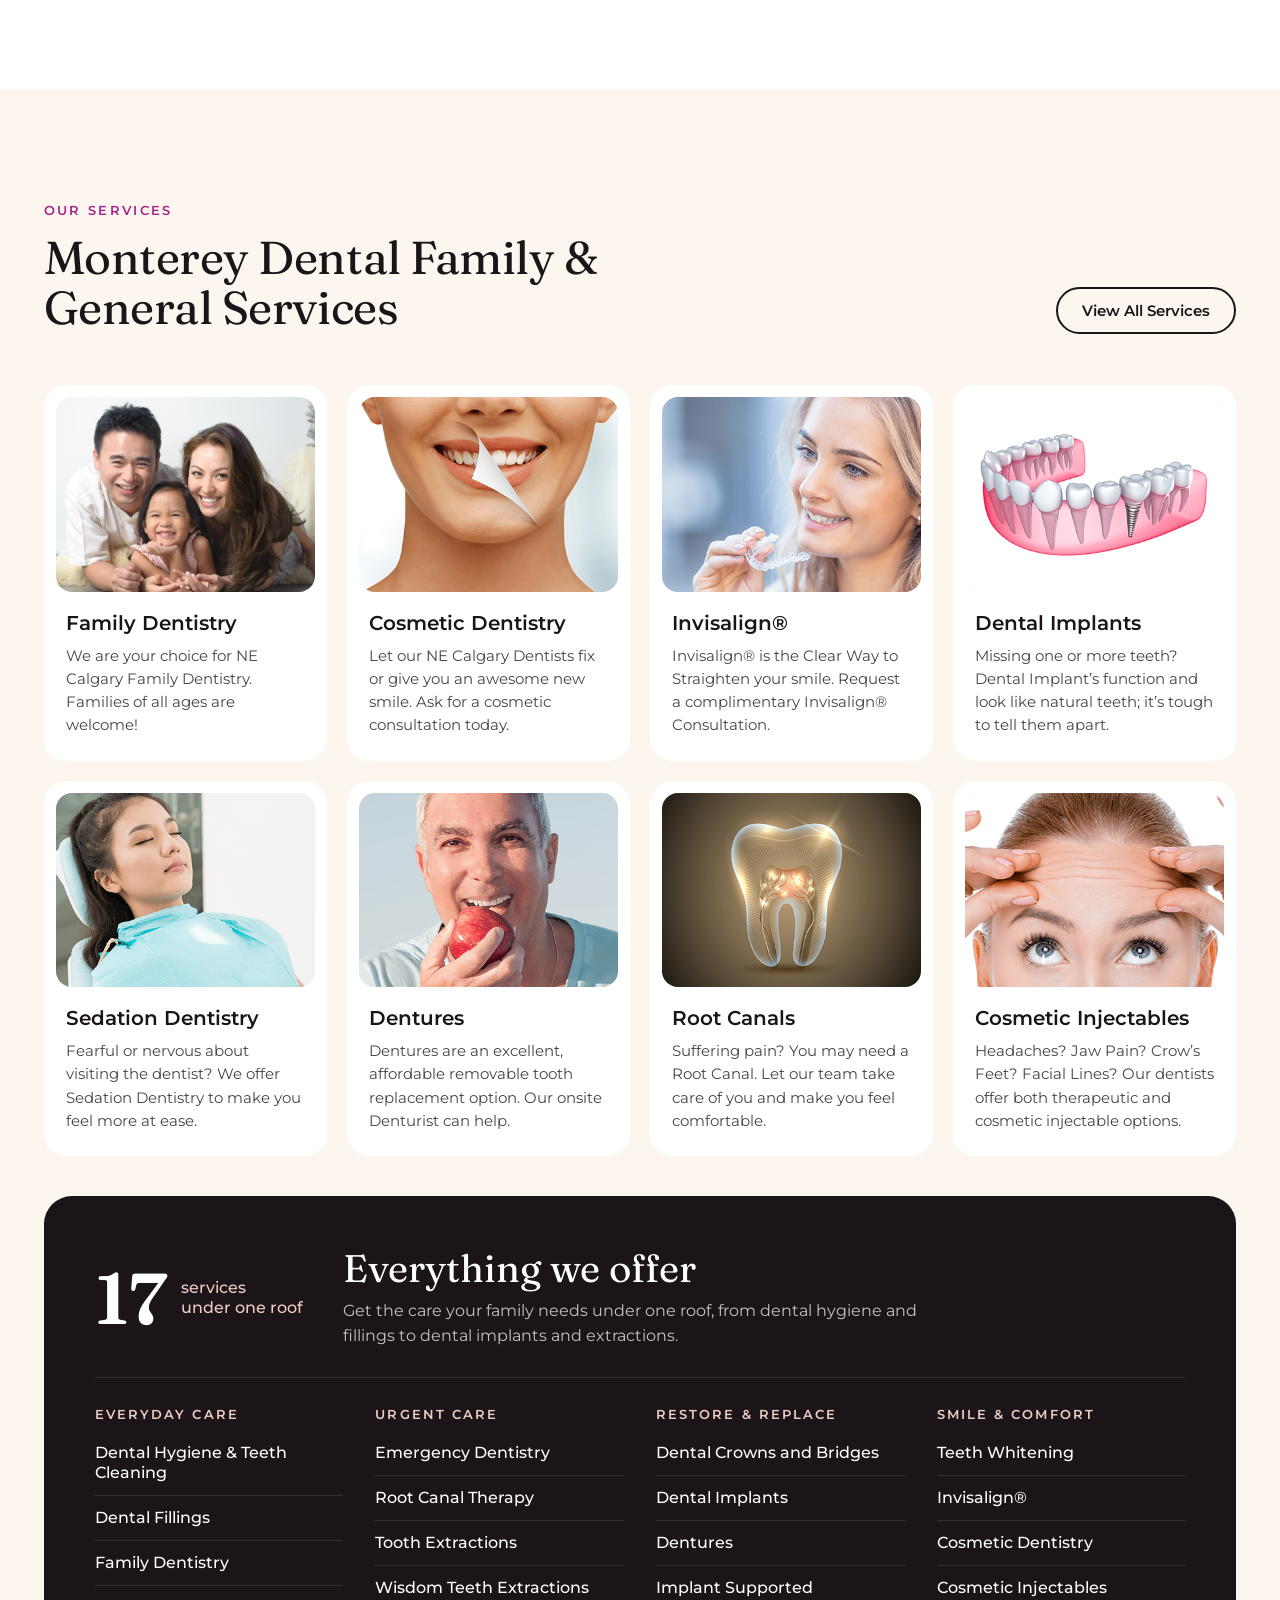
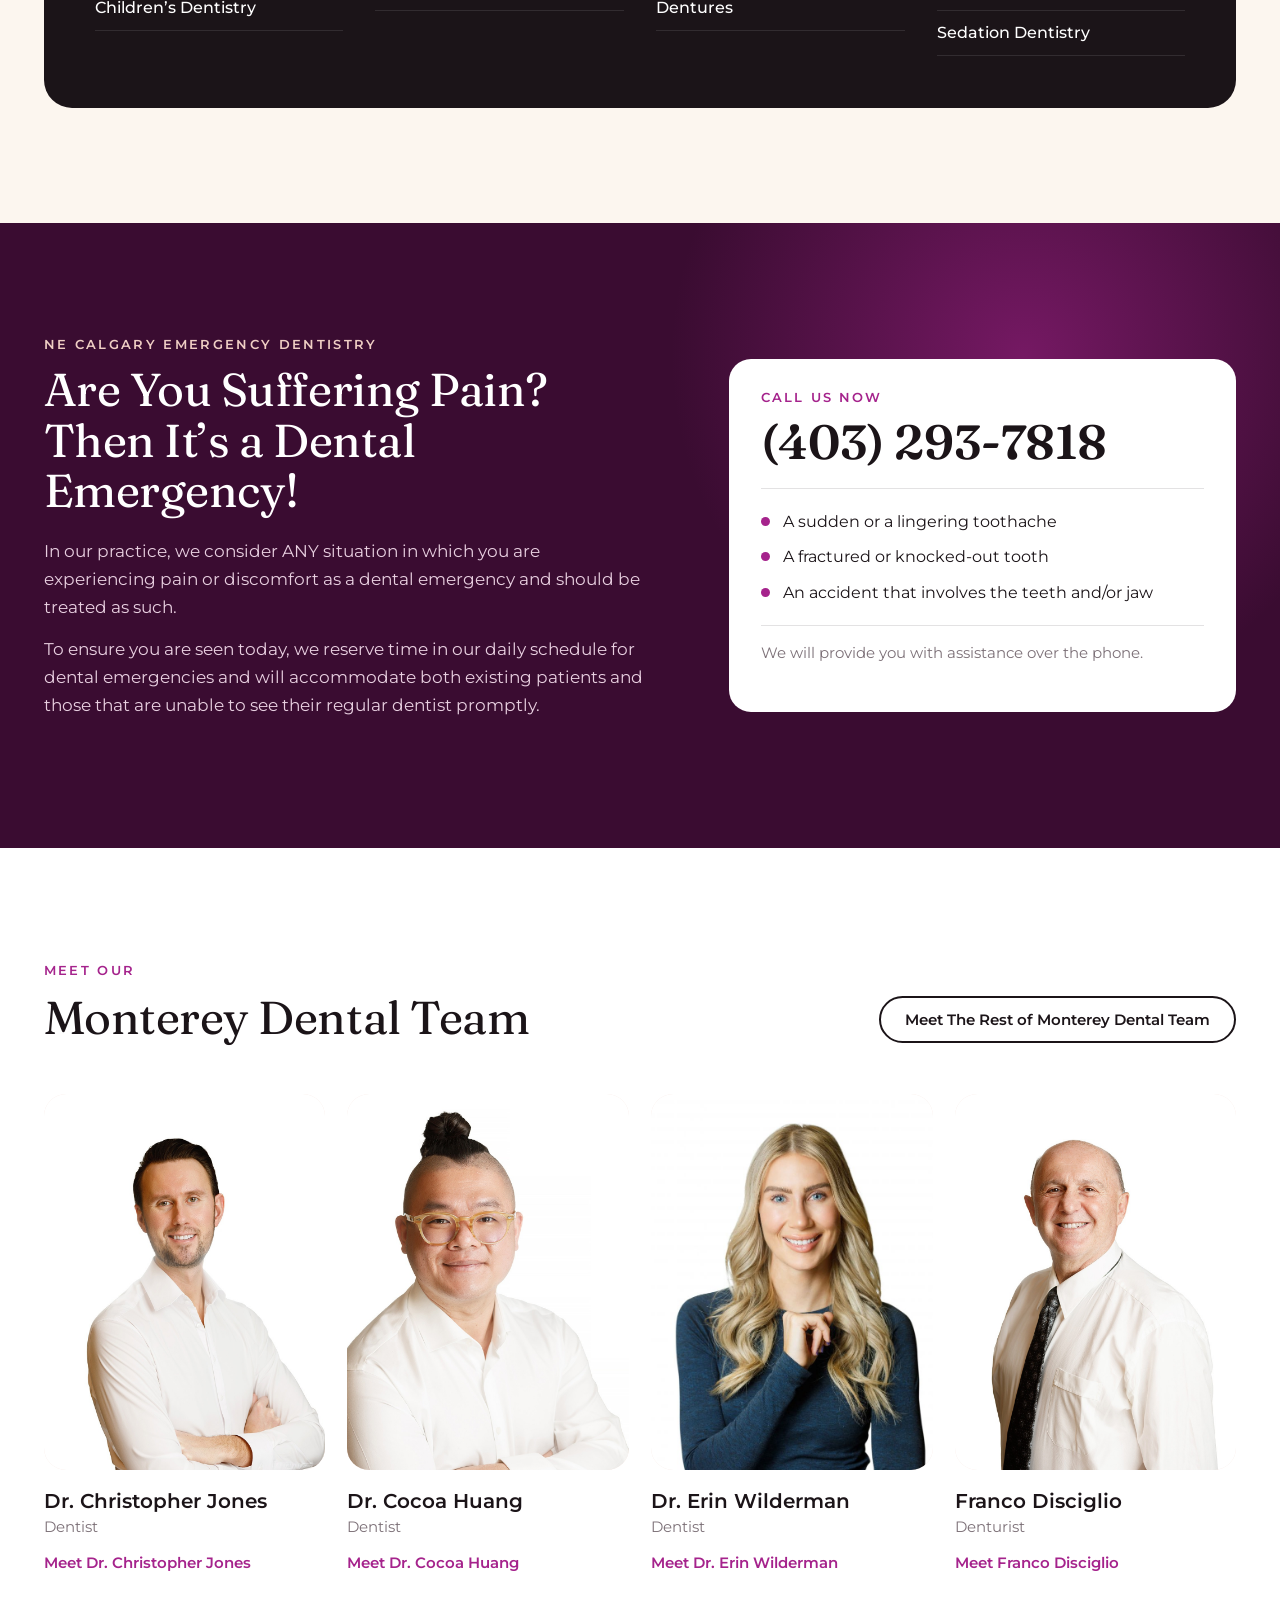
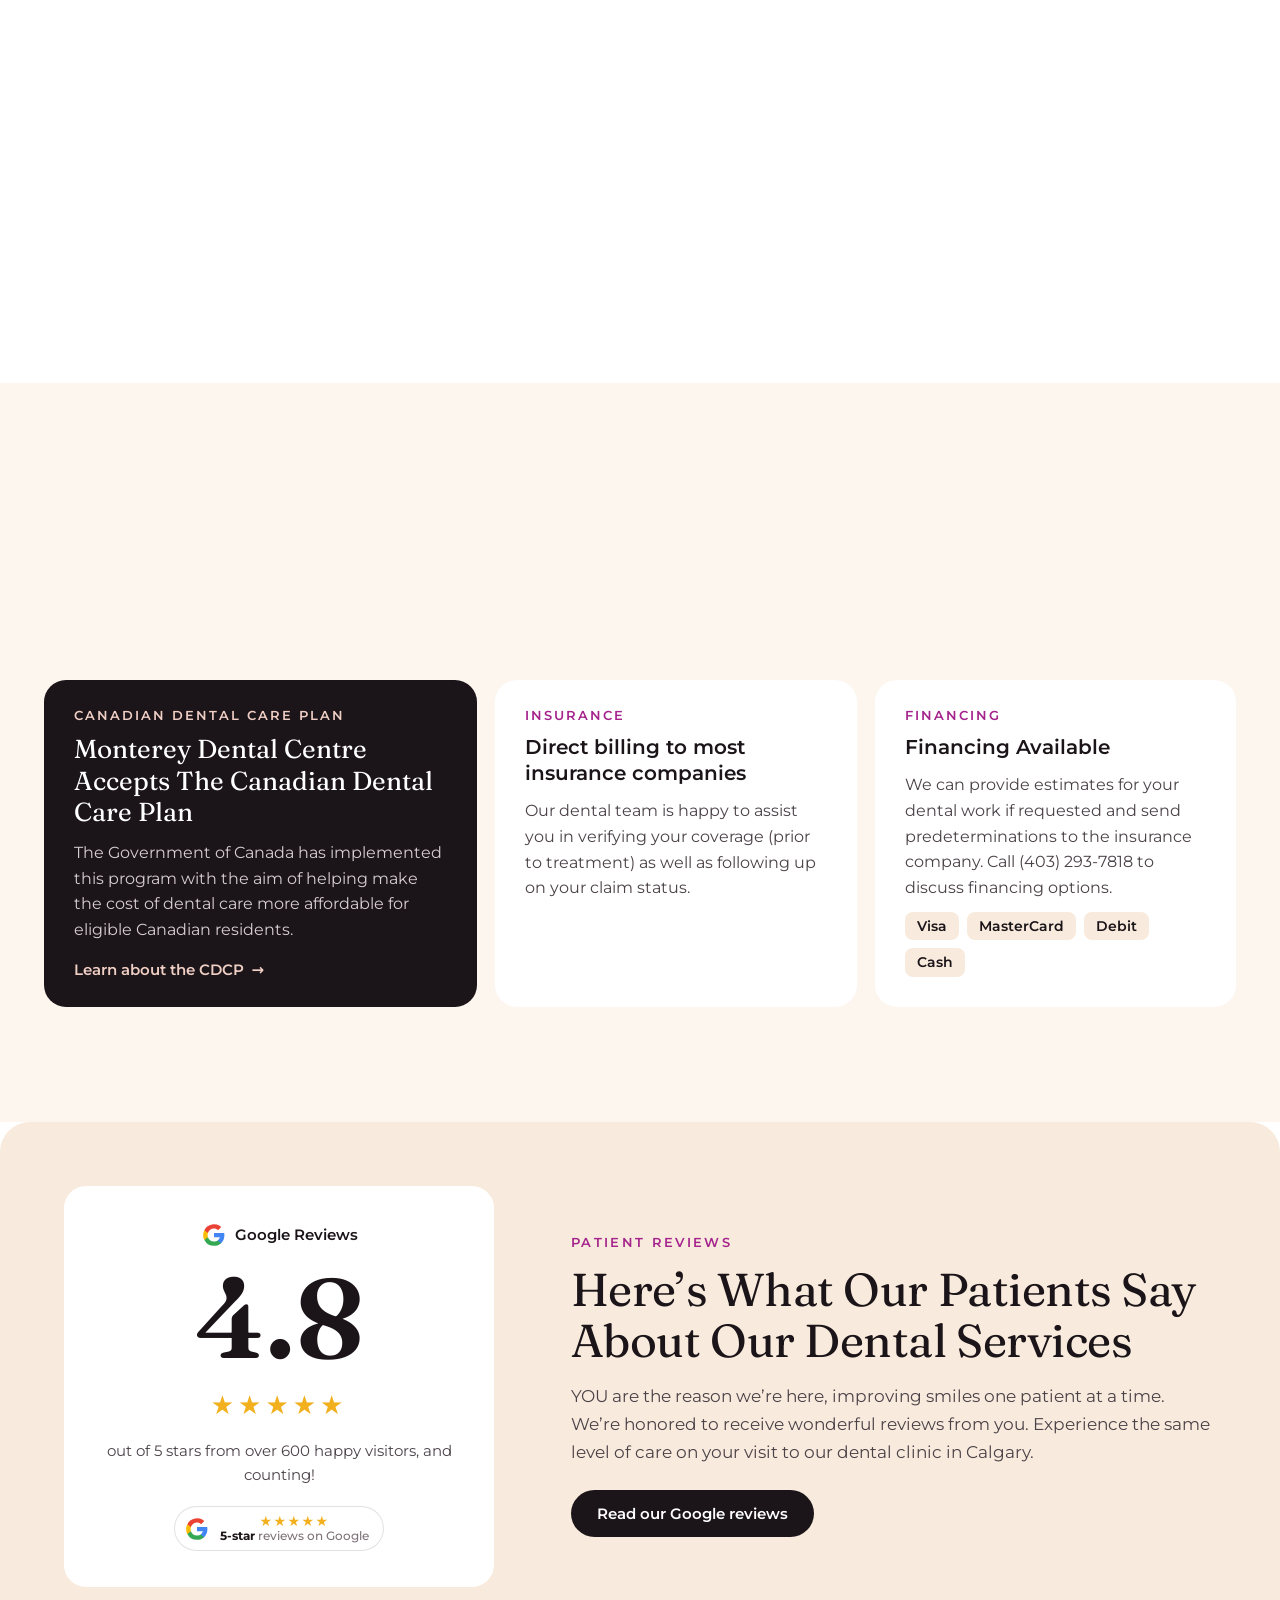
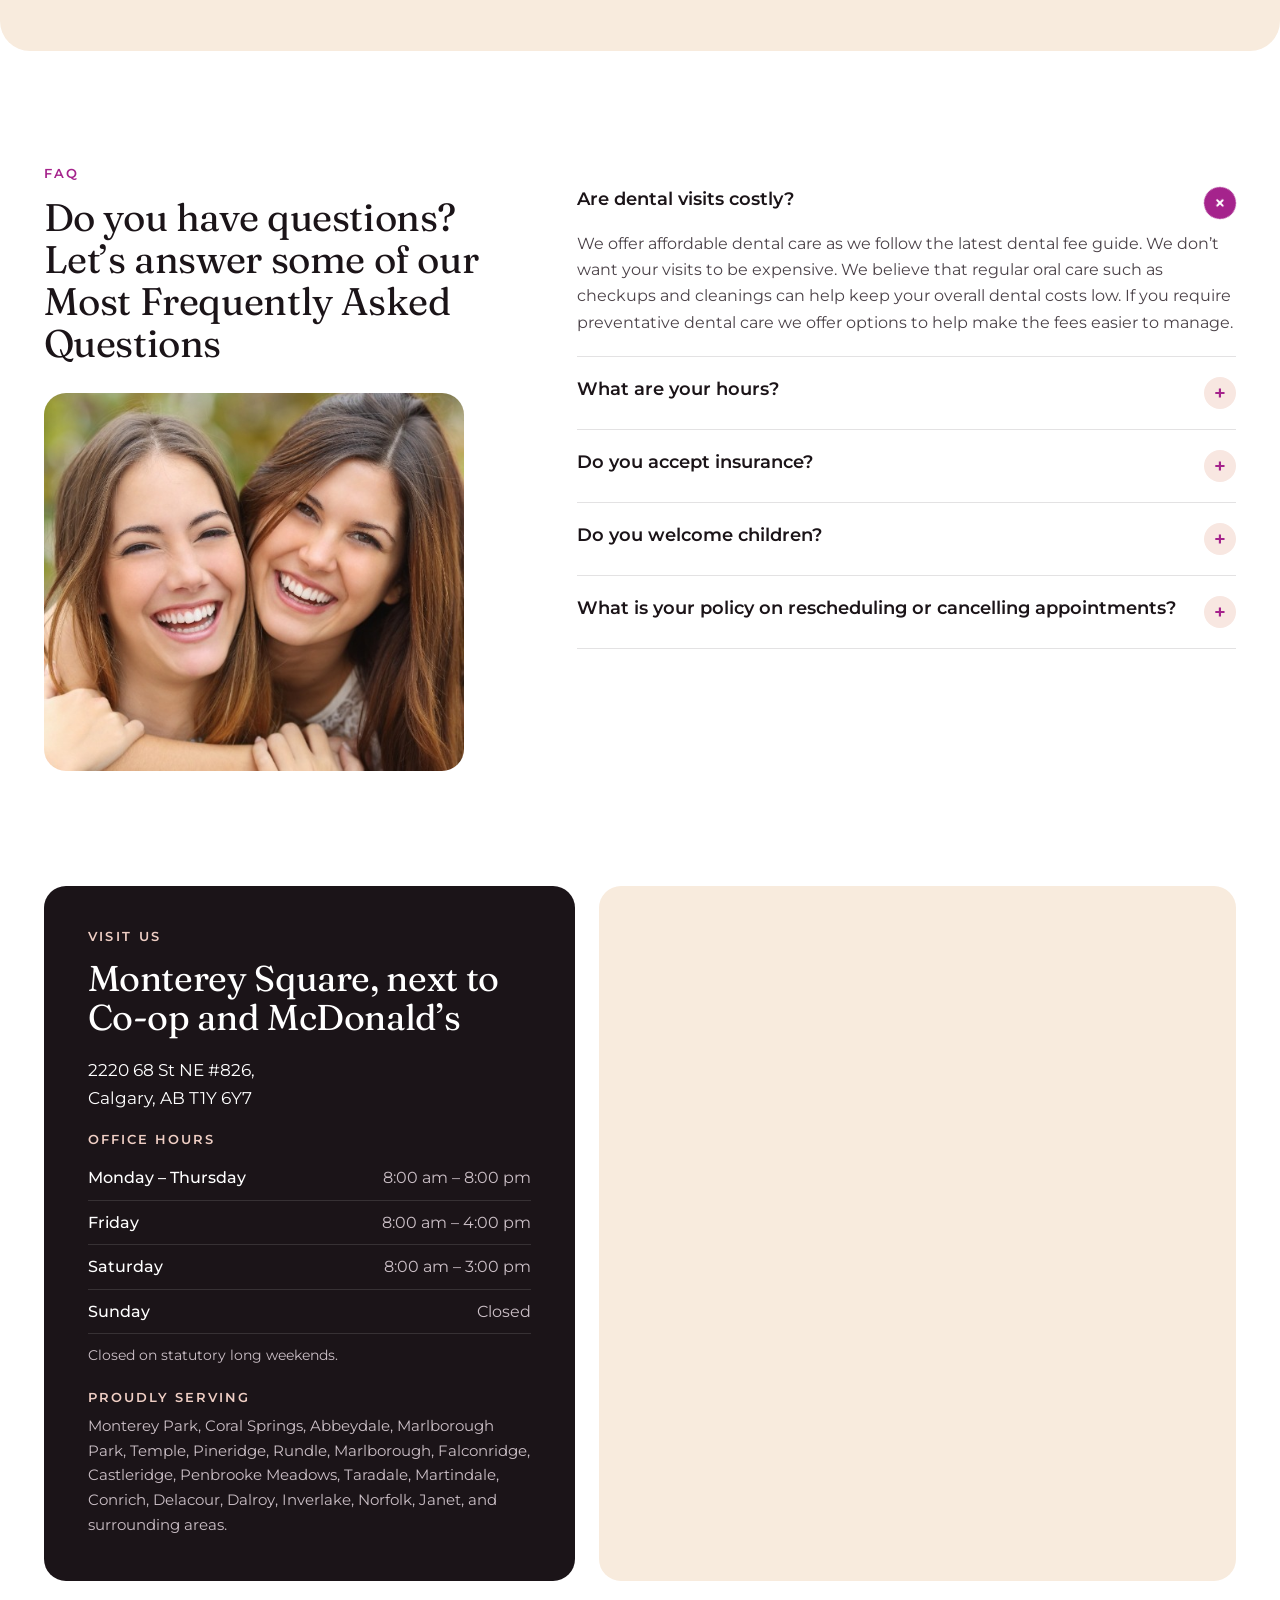
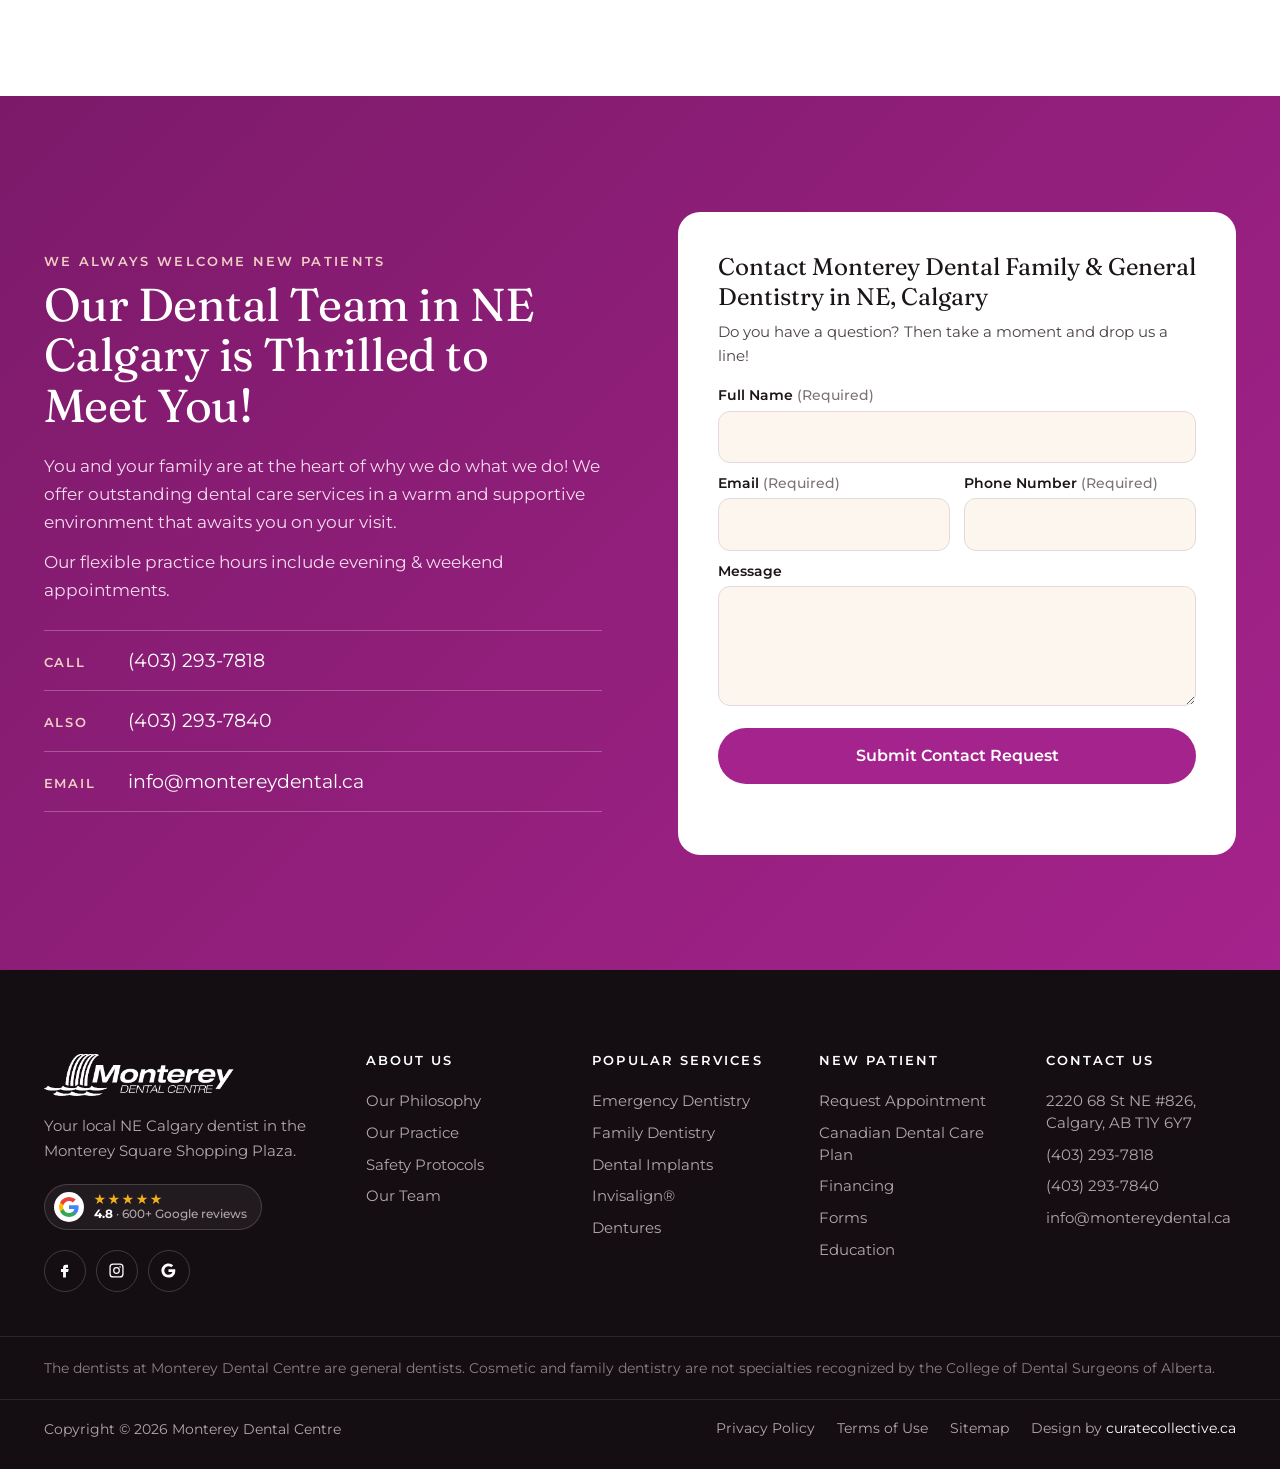
==== commit 9f3806cd: "Redesign How can we help section: icon tiles with photo answer panel Co-Authored-By: Claude Opus 5.5" ====
--- a/index.html
+++ b/index.html
@@ -130,32 +130,35 @@
       </div>
     </section>
 
-    <!-- Symptom helper (new) -->
-    <section class="helper" aria-labelledby="helper-title">
-      <div class="wrap helper-grid">
-        <div class="helper-head reveal">
+    <!-- Symptom helper -->
+    <section class="hx" aria-labelledby="helper-title">
+      <div class="wrap">
+        <div class="hx-head reveal">
           <p class="eyebrow">Start here</p>
           <h2 id="helper-title">How Can Our NE Calgary Dentists Help You Today?</h2>
-          <p>Pick what’s going on and we’ll point you to the right care.</p>
-        </div>
-        <div class="helper-ui reveal">
-          <ul class="helper-list" role="tablist" aria-label="What brings you in">
-            <li><button role="tab" aria-selected="true" data-h="0">I have a broken tooth.</button></li>
-            <li><button role="tab" aria-selected="false" data-h="1">I’m thinking of replacing my missing teeth.</button></li>
-            <li><button role="tab" aria-selected="false" data-h="2">My teeth are sore.</button></li>
-            <li><button role="tab" aria-selected="false" data-h="3">My dental appliance is damaged.</button></li>
-            <li><button role="tab" aria-selected="false" data-h="4">I want to enhance the appearance of my smile.</button></li>
-            <li><button role="tab" aria-selected="false" data-h="5">I want to minimize wrinkles and fine lines on my face.</button></li>
-            <li><button role="tab" aria-selected="false" data-h="6">I have questions about taking my child to the dentist for the first time.</button></li>
-            <li><button role="tab" aria-selected="false" data-h="7">It’s been a while since I had my teeth checked and cleaned.</button></li>
+          <p>Tap what’s going on and we’ll point you to the right care.</p>
+        </div>
+        <div class="hx-box reveal">
+          <ul class="hx-tiles" role="tablist" aria-label="What brings you in">
+            <li><button class="hx-tile" type="button" role="tab" aria-selected="true" aria-controls="hx-panel" data-i="0" data-tag="Emergency Dentistry" data-title="Same day emergency care" data-text="We reserve time in our daily schedule for dental emergencies and will accommodate both existing patients and those that are unable to see their regular dentist promptly." data-img="assets/images/monterey-dental-answering-phone-1.jpg" data-cta="tel"><span class="hx-ico" aria-hidden="true"><svg viewBox="0 0 24 24"><path d="M7 3c-2.5 0-4 2-4 4.5 0 2 1 3.5 1.5 5.5L6 20c.2 1 1.6 1 1.9 0L9.5 14c.3-1 1.7-1 2 0l1.6 6c.3 1 1.7 1 1.9 0L16.5 13c.5-2 1.5-3.5 1.5-5.5C18 5 16.5 3 14 3c-1.5 0-2.3.8-3.5.8S8.5 3 7 3Z"/><path d="M13 3.5 11 8l2.5 1.5L11 13"/></svg></span><span class="hx-q">I have a broken tooth.</span></button></li>
+            <li><button class="hx-tile" type="button" role="tab" aria-selected="false" aria-controls="hx-panel" data-i="1" data-tag="Dental Implants &amp; Dentures" data-title="Replace missing teeth" data-text="Missing one or more teeth? Dental Implant’s function and look like natural teeth; it’s tough to tell them apart. Dentures are an excellent, affordable removable tooth replacement option." data-img="assets/images/dental-implants.png" data-cta="book"><span class="hx-ico" aria-hidden="true"><svg viewBox="0 0 24 24"><path d="M4 9h16v6a3 3 0 0 1-3 3H7a3 3 0 0 1-3-3V9Z"/><path d="M8 9v9M16 9v9"/><path d="M10.5 12h3" stroke-dasharray="1.5 1.5"/></svg></span><span class="hx-q">I’m thinking of replacing my missing teeth.</span></button></li>
+            <li><button class="hx-tile" type="button" role="tab" aria-selected="false" aria-controls="hx-panel" data-i="2" data-tag="Root Canals" data-title="Relief for sore teeth" data-text="Suffering pain? You may need a Root Canal. Let our team take care of you and make you feel comfortable." data-img="assets/images/root-canal-therapy.png" data-cta="book"><span class="hx-ico" aria-hidden="true"><svg viewBox="0 0 24 24"><circle cx="12" cy="12" r="8"/><path d="M9 10h.01M15 10h.01M9 16c1.5-1.3 4.5-1.3 6 0"/><path d="M19 3l-2 2M21 7h-2"/></svg></span><span class="hx-q">My teeth are sore.</span></button></li>
+            <li><button class="hx-tile" type="button" role="tab" aria-selected="false" aria-controls="hx-panel" data-i="3" data-tag="Dentures" data-title="Our onsite Denturist can help" data-text="Dentures are an excellent, affordable removable tooth replacement option. Our onsite Denturist, Franco Disciglio, can help." data-img="assets/images/dentures.png" data-cta="book"><span class="hx-ico" aria-hidden="true"><svg viewBox="0 0 24 24"><path d="M3 12c0-3 4-6 9-6s9 3 9 6"/><path d="M5 12v2a2 2 0 0 0 4 0v-2M9 12v2a2 2 0 0 0 3 1.7A2 2 0 0 0 15 14v-2M15 12v2a2 2 0 0 0 4 0v-2"/><path d="M3 12h18"/></svg></span><span class="hx-q">My dental appliance is damaged.</span></button></li>
+            <li><button class="hx-tile" type="button" role="tab" aria-selected="false" aria-controls="hx-panel" data-i="4" data-tag="Cosmetic Dentistry &amp; Invisalign®" data-title="An awesome new smile" data-text="Let our NE Calgary Dentists fix or give you an awesome new smile. Ask for a cosmetic consultation today, or request a complimentary Invisalign® Consultation." data-img="assets/images/cosmetic-dentistry.png" data-cta="book"><span class="hx-ico" aria-hidden="true"><svg viewBox="0 0 24 24"><circle cx="12" cy="12" r="9"/><path d="M8 14c2 2.5 6 2.5 8 0M9 9.5h.01M15 9.5h.01"/><path d="M19 2l.7 1.8L21.5 4.5l-1.8.7L19 7l-.7-1.8L16.5 4.5l1.8-.7Z"/></svg></span><span class="hx-q">I want to enhance the appearance of my smile.</span></button></li>
+            <li><button class="hx-tile" type="button" role="tab" aria-selected="false" aria-controls="hx-panel" data-i="5" data-tag="Cosmetic Injectables" data-title="Therapeutic and cosmetic options" data-text="Headaches? Jaw Pain? Crow’s Feet? Facial Lines? Our dentists offer both therapeutic and cosmetic injectable options." data-img="assets/images/cosmetic-injectables.png" data-cta="book"><span class="hx-ico" aria-hidden="true"><svg viewBox="0 0 24 24"><path d="M12 3c-4 0-7 3-7 8 0 5 3.5 10 7 10s7-5 7-10c0-5-3-8-7-8Z"/><path d="M8 9.5c1-.7 2-.7 3 0M13 9.5c1-.7 2-.7 3 0M10 16c1.2.8 2.8.8 4 0"/></svg></span><span class="hx-q">I want to minimize wrinkles and fine lines on my face.</span></button></li>
+            <li><button class="hx-tile" type="button" role="tab" aria-selected="false" aria-controls="hx-panel" data-i="6" data-tag="Children’s Dentistry" data-title="Kids are always welcome" data-text="Yes, our dental team welcomes children of all ages. We love having them around. We do our best to keep our office as child-friendly as possible." data-img="assets/images/serviceslider.jpg" data-cta="book"><span class="hx-ico" aria-hidden="true"><svg viewBox="0 0 24 24"><circle cx="12" cy="7" r="3.5"/><path d="M5 21c0-4 3-7 7-7s7 3 7 7"/><path d="M10.5 6.5h.01M13.5 6.5h.01"/></svg></span><span class="hx-q">I have questions about taking my child to the dentist for the first time.</span></button></li>
+            <li><button class="hx-tile" type="button" role="tab" aria-selected="false" aria-controls="hx-panel" data-i="7" data-tag="Dental Hygiene &amp; Teeth Cleaning" data-title="No one’s judging you" data-text="Even if it’s been years since you last visited a dentist in Calgary, no one’s judging you. Rest assured that you’ll receive complete attention from our friendly, welcoming Monterey Dentists." data-img="assets/images/footer-contact-image.jpg" data-cta="book"><span class="hx-ico" aria-hidden="true"><svg viewBox="0 0 24 24"><path d="M5 21l6-6"/><path d="M11 15l7-7 2 2-7 7-2-2Z"/><path d="M14 4l1 2 2 1-2 1-1 2-1-2-2-1 2-1 1-2Z"/></svg></span><span class="hx-q">It’s been a while since I had my teeth checked and cleaned.</span></button></li>
           </ul>
-          <div class="helper-out" role="tabpanel" aria-live="polite">
-            <p class="ho-tag" data-ho-tag>Emergency Dentistry</p>
-            <h3 data-ho-title>Same day emergency care</h3>
-            <p data-ho-text>We reserve time in our daily schedule for dental emergencies and will accommodate both existing patients and those that are unable to see their regular dentist promptly.</p>
-            <div class="ho-ctas">
-              <a class="btn btn-brand" href="#book" data-ho-cta>Request an appointment today</a>
-              <a class="btn btn-ghost" href="tel:+14032937818">(403) 293-7818</a>
+          <div class="hx-panel" id="hx-panel" role="tabpanel" aria-live="polite">
+            <div class="hx-img"><img src="assets/images/monterey-dental-answering-phone-1.jpg" alt="" data-hx-img loading="lazy"></div>
+            <div class="hx-body">
+              <p class="ho-tag" data-ho-tag>Emergency Dentistry</p>
+              <h3 data-ho-title>Same day emergency care</h3>
+              <p data-ho-text>We reserve time in our daily schedule for dental emergencies and will accommodate both existing patients and those that are unable to see their regular dentist promptly.</p>
+              <div class="ho-ctas">
+                <a class="btn btn-brand" href="tel:+14032937818" data-ho-cta>Call (403) 293-7818</a>
+                <a class="btn btn-ghost" href="#book">Request an appointment today</a>
+              </div>
             </div>
           </div>
         </div>
--- a/assets/css/style.css
+++ b/assets/css/style.css
@@ -153,21 +153,34 @@
 .promise-hot .link { color: #fff; }
 
 /* Helper */
-.helper { padding-block: var(--sec); }
-.helper-grid { display: grid; grid-template-columns: minmax(0, .8fr) minmax(0, 1.6fr); gap: clamp(32px, 5vw, 70px); align-items: start; }
-.helper-head h2 { margin-bottom: 14px; }
-.helper-ui { display: grid; grid-template-columns: minmax(0, 1fr) minmax(0, 1fr); gap: 18px; }
-.helper-list { display: grid; gap: 8px; }
-.helper-list button { width: 100%; text-align: left; border: 1px solid var(--line); background: #fff; border-radius: 14px; padding: 13px 16px; font: 500 15px/1.35 var(--sans); color: var(--ink); transition: all .25s; }
-.helper-list button:hover { border-color: var(--plum); }
-.helper-list button[aria-selected="true"] { background: var(--ink); color: #fff; border-color: var(--ink); }
-.helper-out { position: sticky; top: 110px; background: var(--cream); border-radius: var(--r); padding: 30px; min-height: 360px; display: flex; flex-direction: column; }
-.ho-tag { display: inline-block; align-self: flex-start; background: #fff; color: var(--plum); font: 600 13px/1 var(--sans); padding: 8px 12px; border-radius: 999px; margin-bottom: 18px; }
-.helper-out h3 { font: 400 30px/1.15 var(--serif); margin-bottom: 14px; }
-.helper-out p { font-size: 16px; }
-.ho-ctas { margin-top: auto; padding-top: 22px; display: flex; flex-wrap: wrap; gap: 10px; }
-.helper-out.swap { animation: swap .45s var(--ease); }
+.hx { padding-block: var(--sec); background: radial-gradient(1200px 500px at 85% 0%, var(--blush-l), transparent 60%), #fff; }
+.hx-head { text-align: center; max-width: 760px; margin: 0 auto clamp(32px, 4vw, 52px); }
+.hx-head h2 { margin-bottom: 12px; }
+.hx-box { display: grid; grid-template-columns: minmax(0, 1.25fr) minmax(0, 1fr); gap: 20px; align-items: stretch; }
+.hx-tiles { display: grid; grid-template-columns: 1fr 1fr; gap: 12px; }
+.hx-tile { width: 100%; height: 100%; display: flex; align-items: center; gap: 14px; text-align: left; padding: 18px; border-radius: 18px; border: 1px solid var(--line); background: #fff; transition: border-color .25s, background .25s, transform .25s var(--ease), box-shadow .25s; }
+.hx-tile:hover { border-color: var(--plum); transform: translateY(-2px); box-shadow: 0 16px 30px -18px rgba(58, 12, 49, .35); }
+.hx-ico { flex: none; width: 46px; height: 46px; border-radius: 14px; background: var(--blush-l); display: grid; place-items: center; transition: background .25s; }
+.hx-ico svg { width: 24px; height: 24px; fill: none; stroke: var(--plum); stroke-width: 1.7; stroke-linecap: round; stroke-linejoin: round; transition: stroke .25s; }
+.hx-q { font: 500 16px/1.4 var(--sans); color: var(--ink); }
+.hx-tile[aria-selected="true"] { background: var(--plum); border-color: var(--plum); box-shadow: 0 20px 36px -18px rgba(165, 35, 140, .6); }
+.hx-tile[aria-selected="true"] .hx-q { color: #fff; }
+.hx-tile[aria-selected="true"] .hx-ico { background: rgba(255, 255, 255, .16); }
+.hx-tile[aria-selected="true"] .hx-ico svg { stroke: #fff; }
+.hx-panel { position: sticky; top: 110px; align-self: start; background: var(--ink); color: #cbbfc6; border-radius: 24px; overflow: hidden; display: flex; flex-direction: column; }
+.hx-img { aspect-ratio: 16 / 10; overflow: hidden; background: var(--plum-dd); }
+.hx-img img { width: 100%; height: 100%; object-fit: cover; transition: opacity .35s, transform .6s var(--ease); }
+.hx-body { padding: 26px 28px 28px; }
+.hx-body .ho-tag { display: inline-block; background: rgba(255, 255, 255, .1); color: var(--blush); font: 600 12.5px/1 var(--sans); padding: 8px 12px; border-radius: 999px; margin-bottom: 14px; }
+.hx-body h3 { font: 400 30px/1.15 var(--serif); color: #fff; margin-bottom: 10px; }
+.hx-body p { font-size: 15.5px; }
+.hx-body .ho-ctas { display: flex; flex-wrap: wrap; gap: 10px; margin-top: 22px; }
+.hx-body .btn-ghost { background: transparent; color: #fff; border-color: rgba(255, 255, 255, .3); }
+.hx-body .btn-ghost:hover { border-color: #fff; color: #fff; }
+.hx-panel.swap .hx-body > * { animation: swap .45s var(--ease) both; }
+.hx-panel.swap .hx-img img { animation: imgin .6s var(--ease) both; }
 @keyframes swap { from { opacity: 0; transform: translateY(10px); } to { opacity: 1; transform: none; } }
+@keyframes imgin { from { opacity: 0; transform: scale(1.06); } to { opacity: 1; transform: none; } }
 
 /* Why */
 .why { padding-bottom: var(--sec); }
@@ -377,9 +390,10 @@
 @media (max-width: 1080px) {
   .nav, .hdr-cta, .tb-hours { display: none; }
   .burger { display: flex; }
-  .hero-grid, .helper-grid, .why-grid, .emerg-grid, .faq-grid, .contact-grid, .rev-grid, .visit-grid { grid-template-columns: minmax(0, 1fr); }
+  .hx-box { grid-template-columns: minmax(0, 1fr); }
+  .hx-panel { position: static; }
+  .hero-grid, .why-grid, .emerg-grid, .faq-grid, .contact-grid, .rev-grid, .visit-grid { grid-template-columns: minmax(0, 1fr); }
   .hero-media { max-width: 620px; }
-  .helper-ui { grid-template-columns: 1fr 1fr; }
   .team-grid { grid-template-columns: repeat(2, 1fr); }
   .ao-cols { grid-template-columns: 1fr 1fr; }
   .philo { grid-template-columns: 1fr; }
@@ -404,9 +418,12 @@
   .sat-badge { width: 100px; height: 100px; right: 12px; top: -22px; }
   .sat-in b { font-size: 22px; }
   .promise-row { grid-template-columns: 1fr; }
-  .helper-ui { grid-template-columns: minmax(0, 1fr); }
+  .hx-tiles { grid-template-columns: 1fr; gap: 8px; }
+  .hx-tile { padding: 12px 14px; align-items: center; }
+  .hx-ico { width: 40px; height: 40px; }
+  .hx-body { padding: 22px; }
+  .hx-body h3 { font-size: 26px; }
   .btn { white-space: normal; text-align: center; }
-  .helper-out { position: static; min-height: 0; }
   .why-media { padding: 0 0 60px 0; }
   .why-badge { width: 104px; height: 104px; right: 10px; bottom: 16px; }
   .why-badge b { font-size: 30px; }
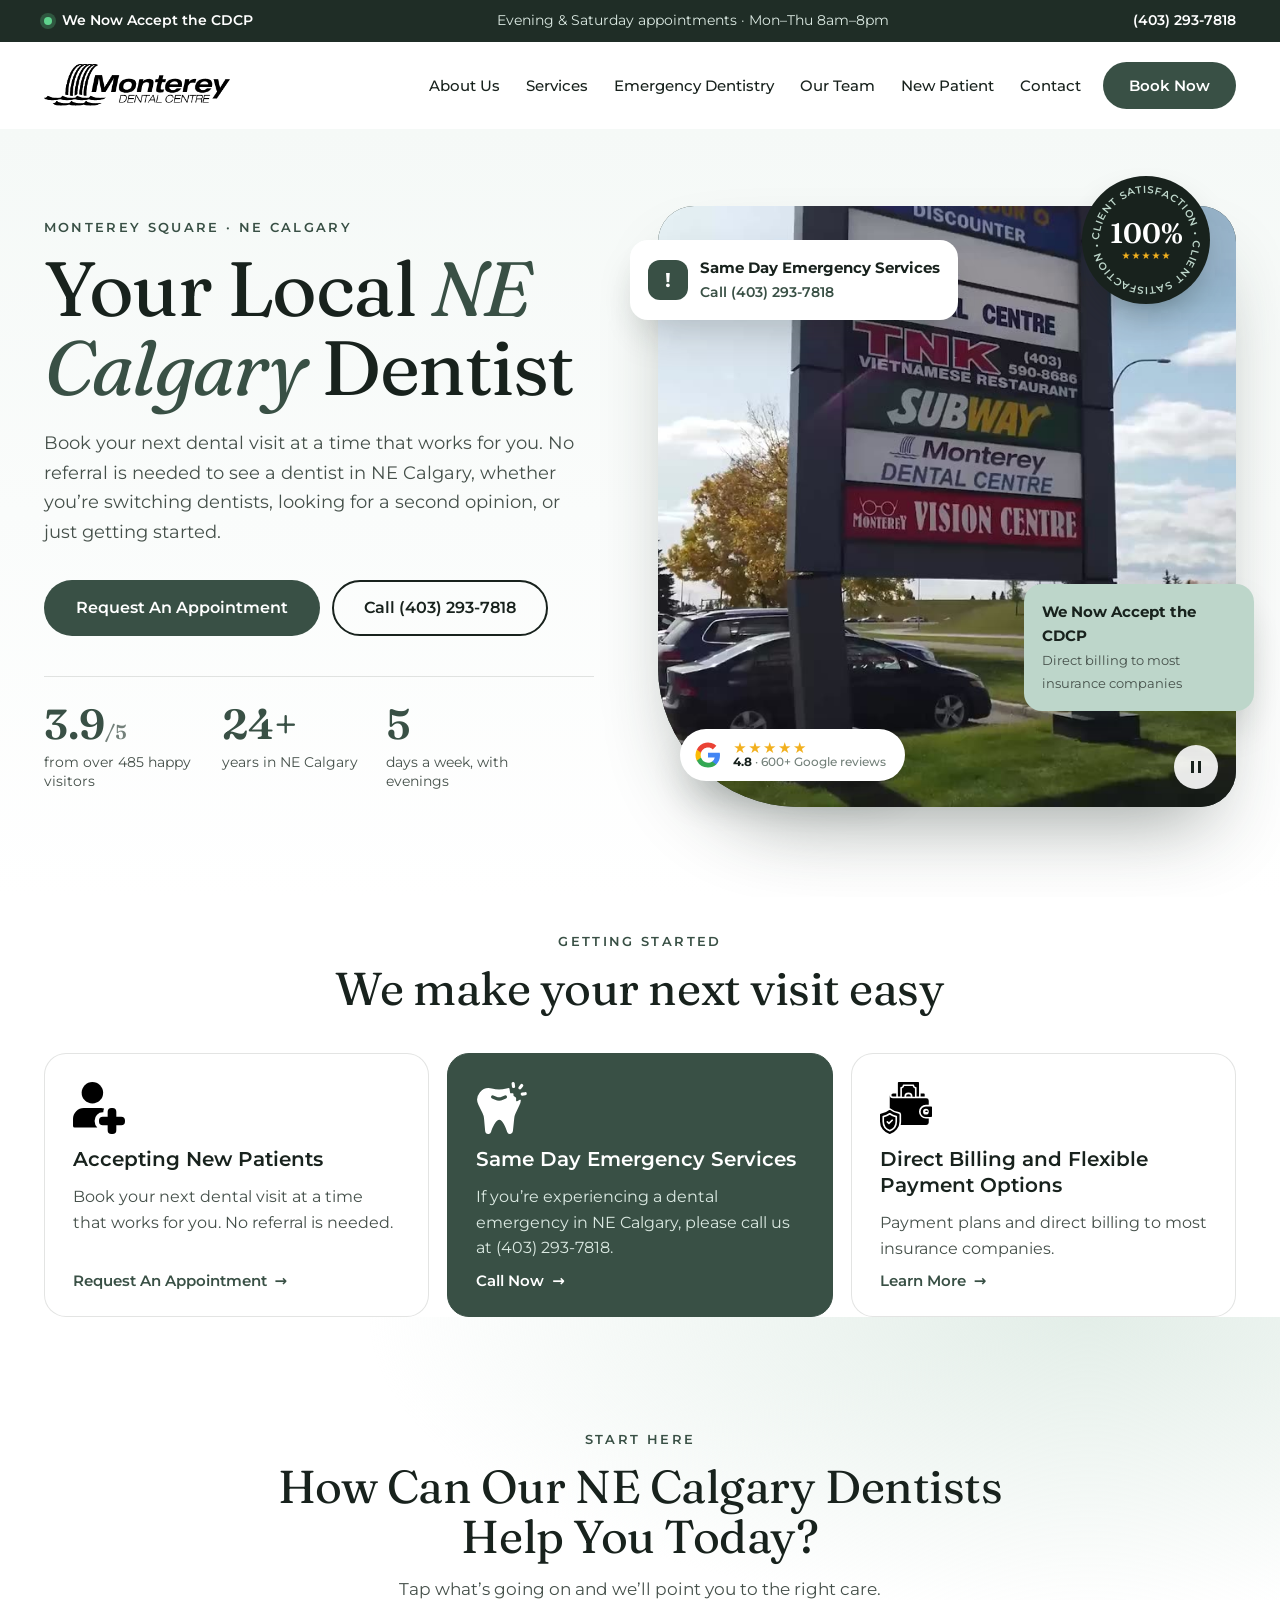
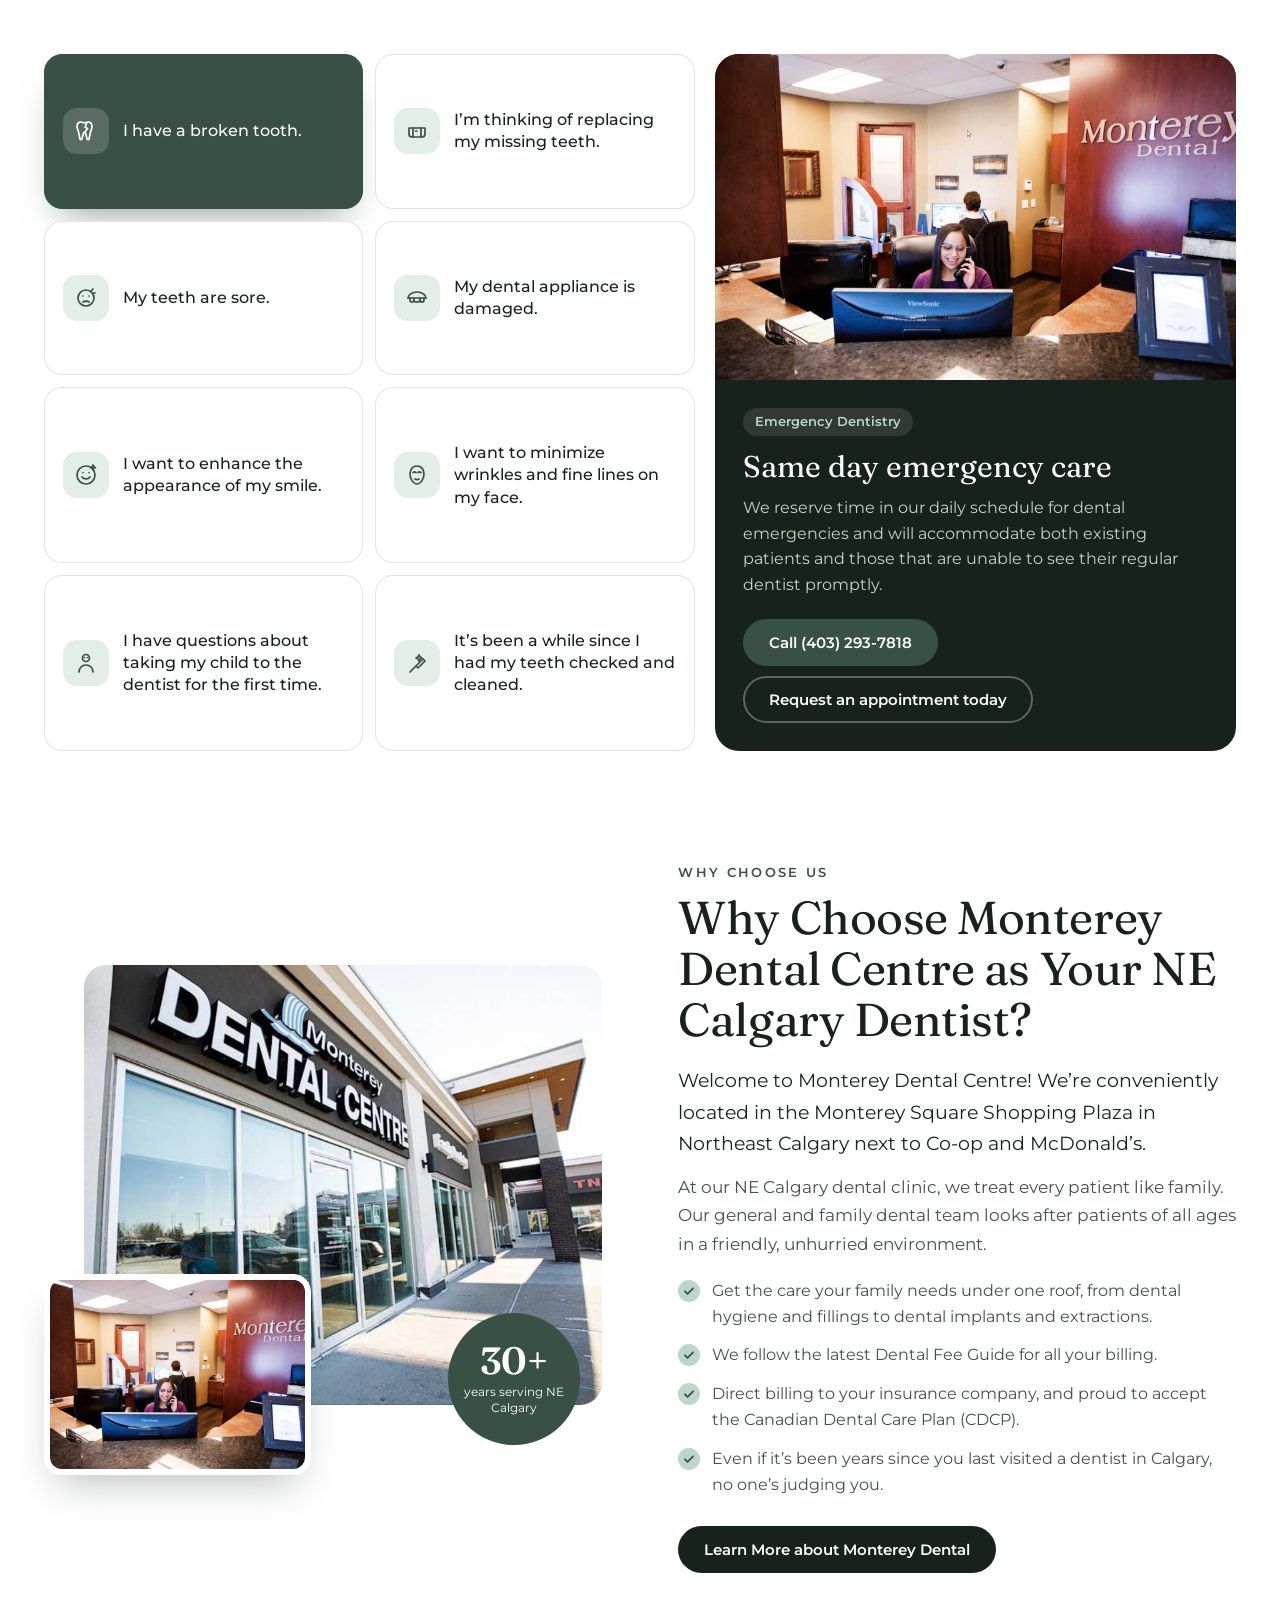
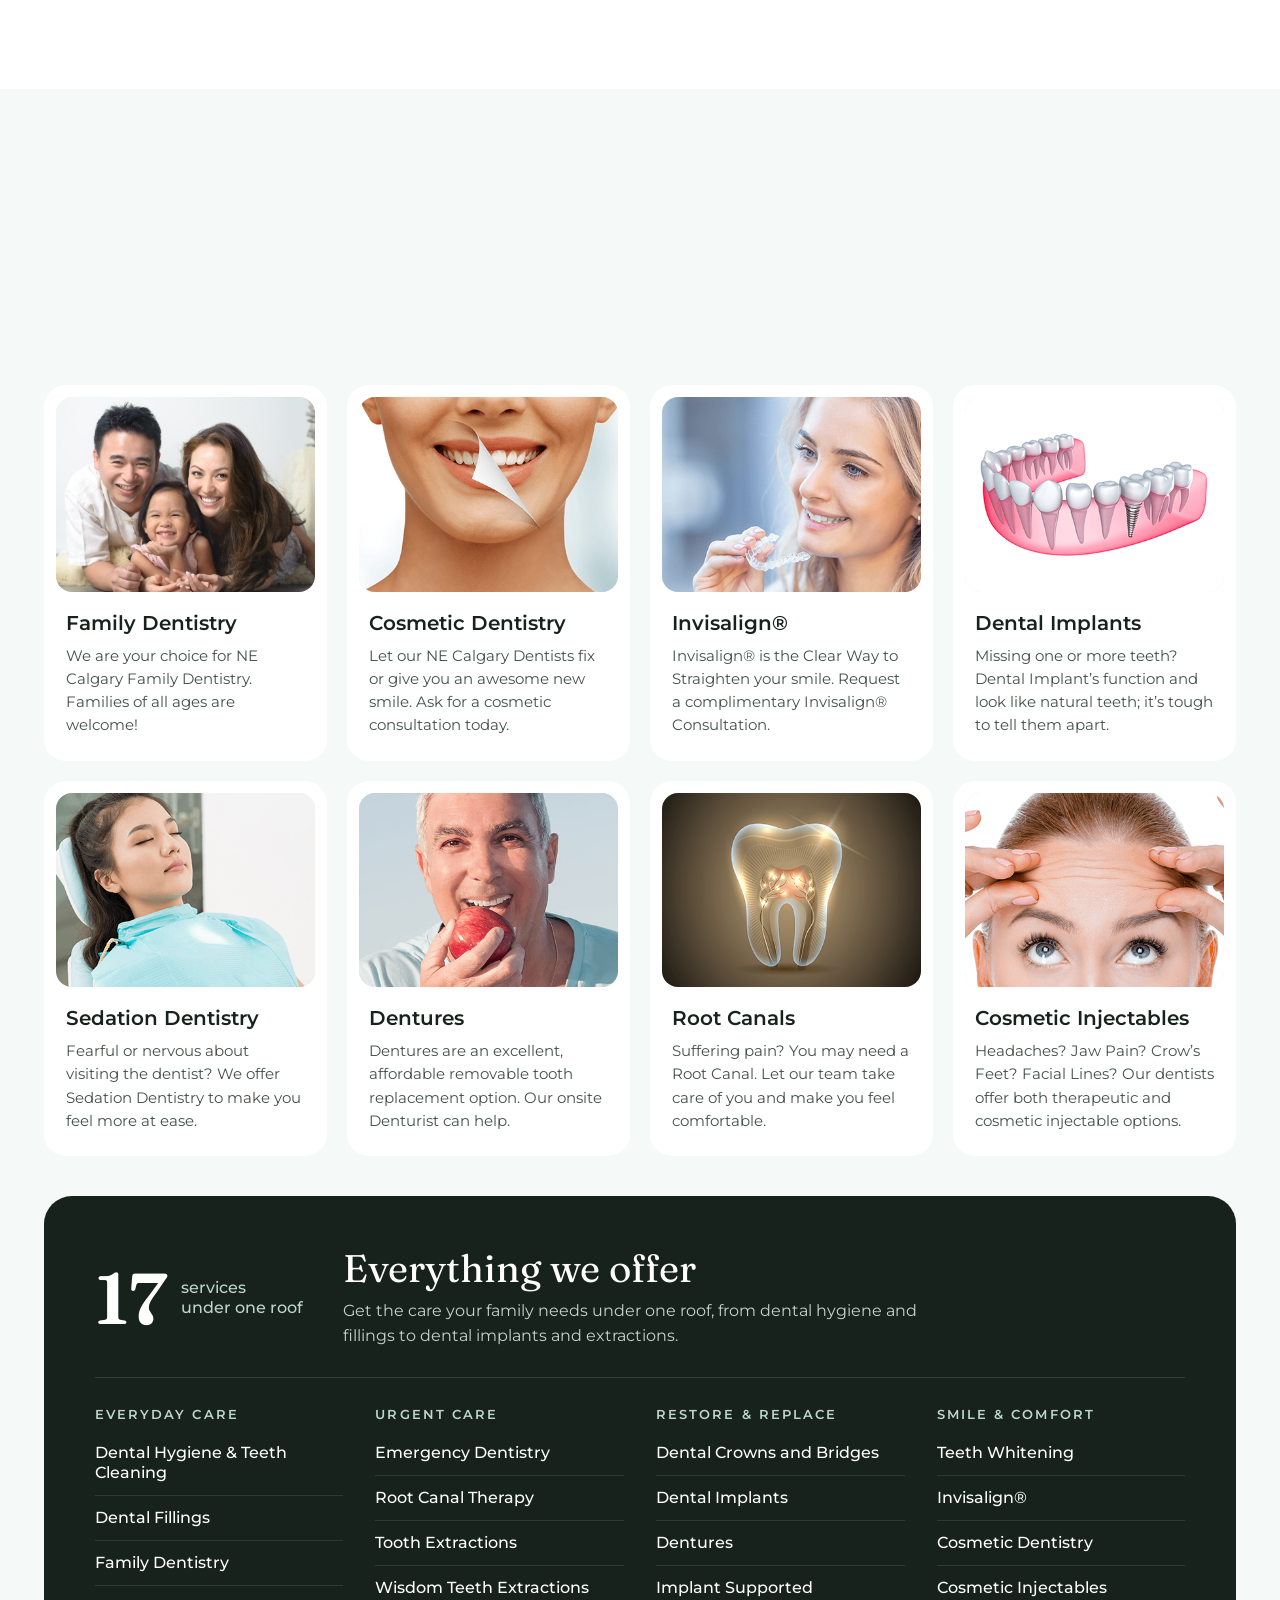
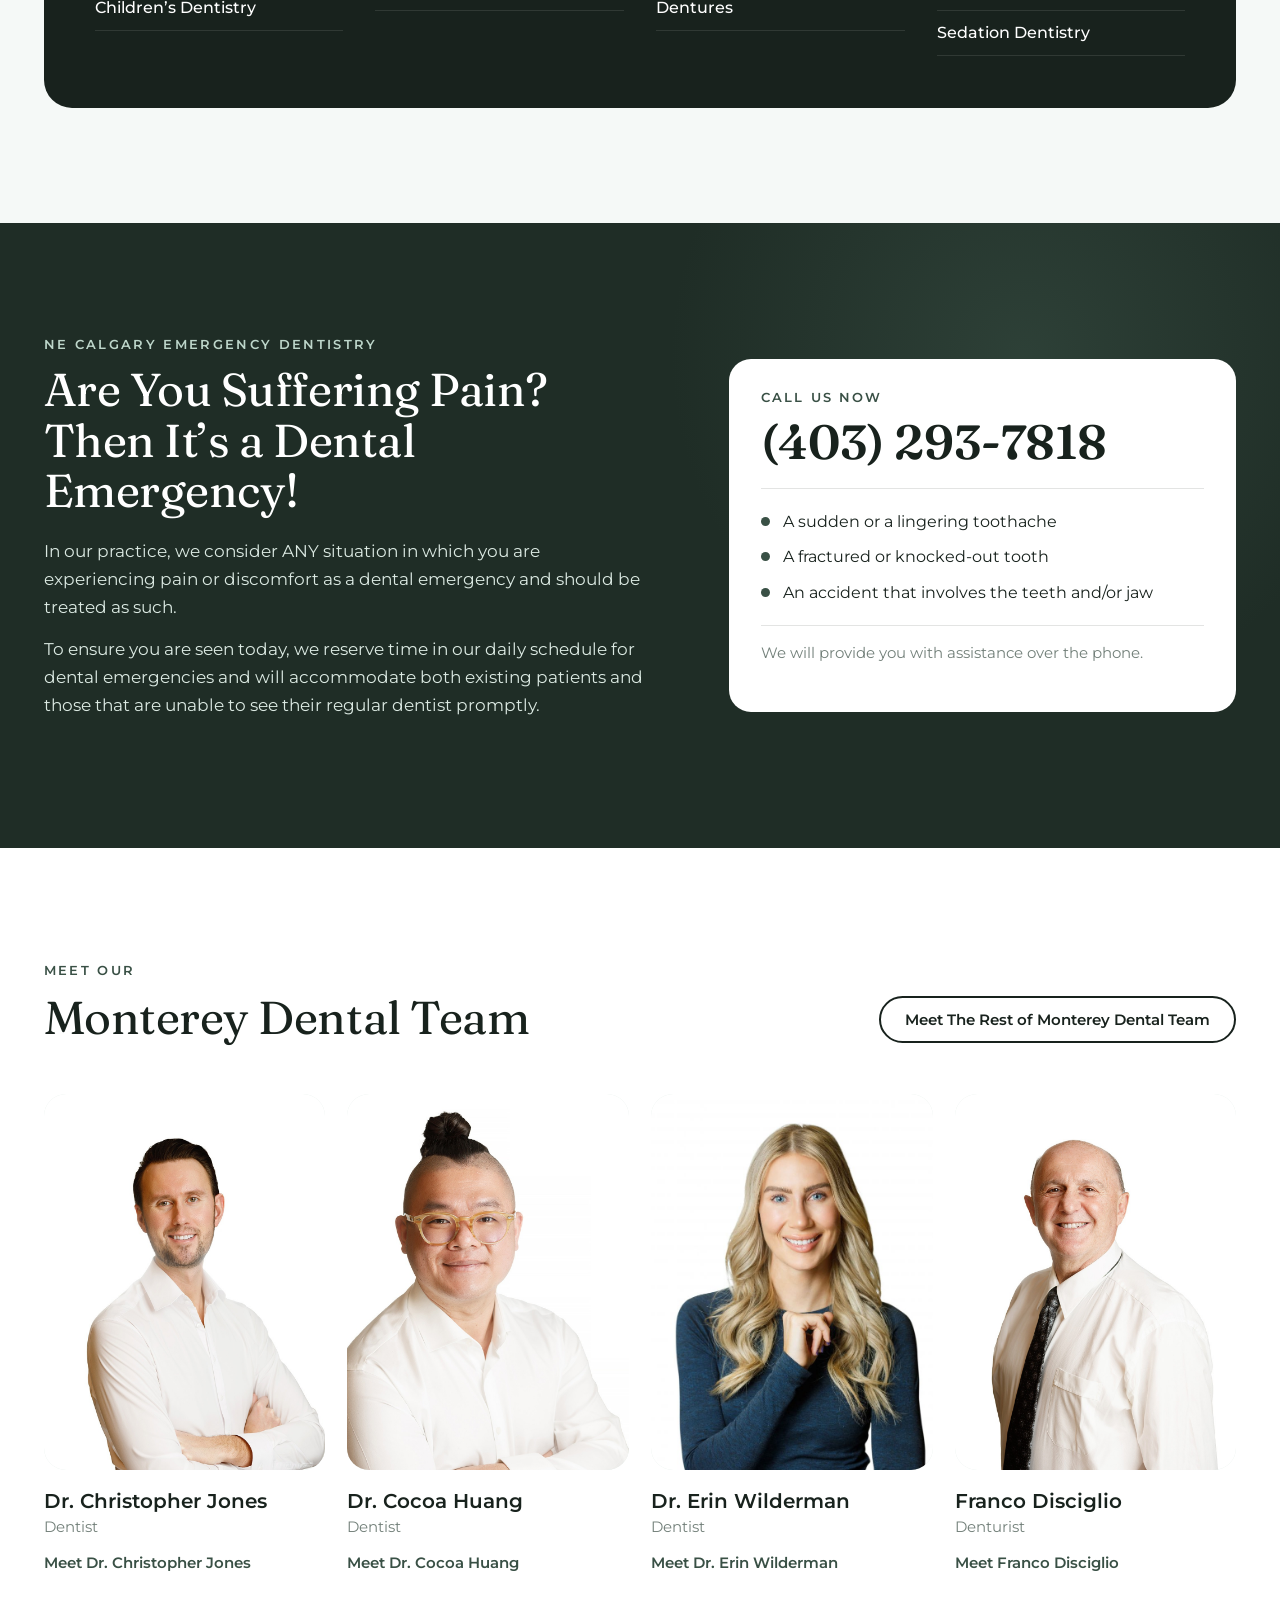
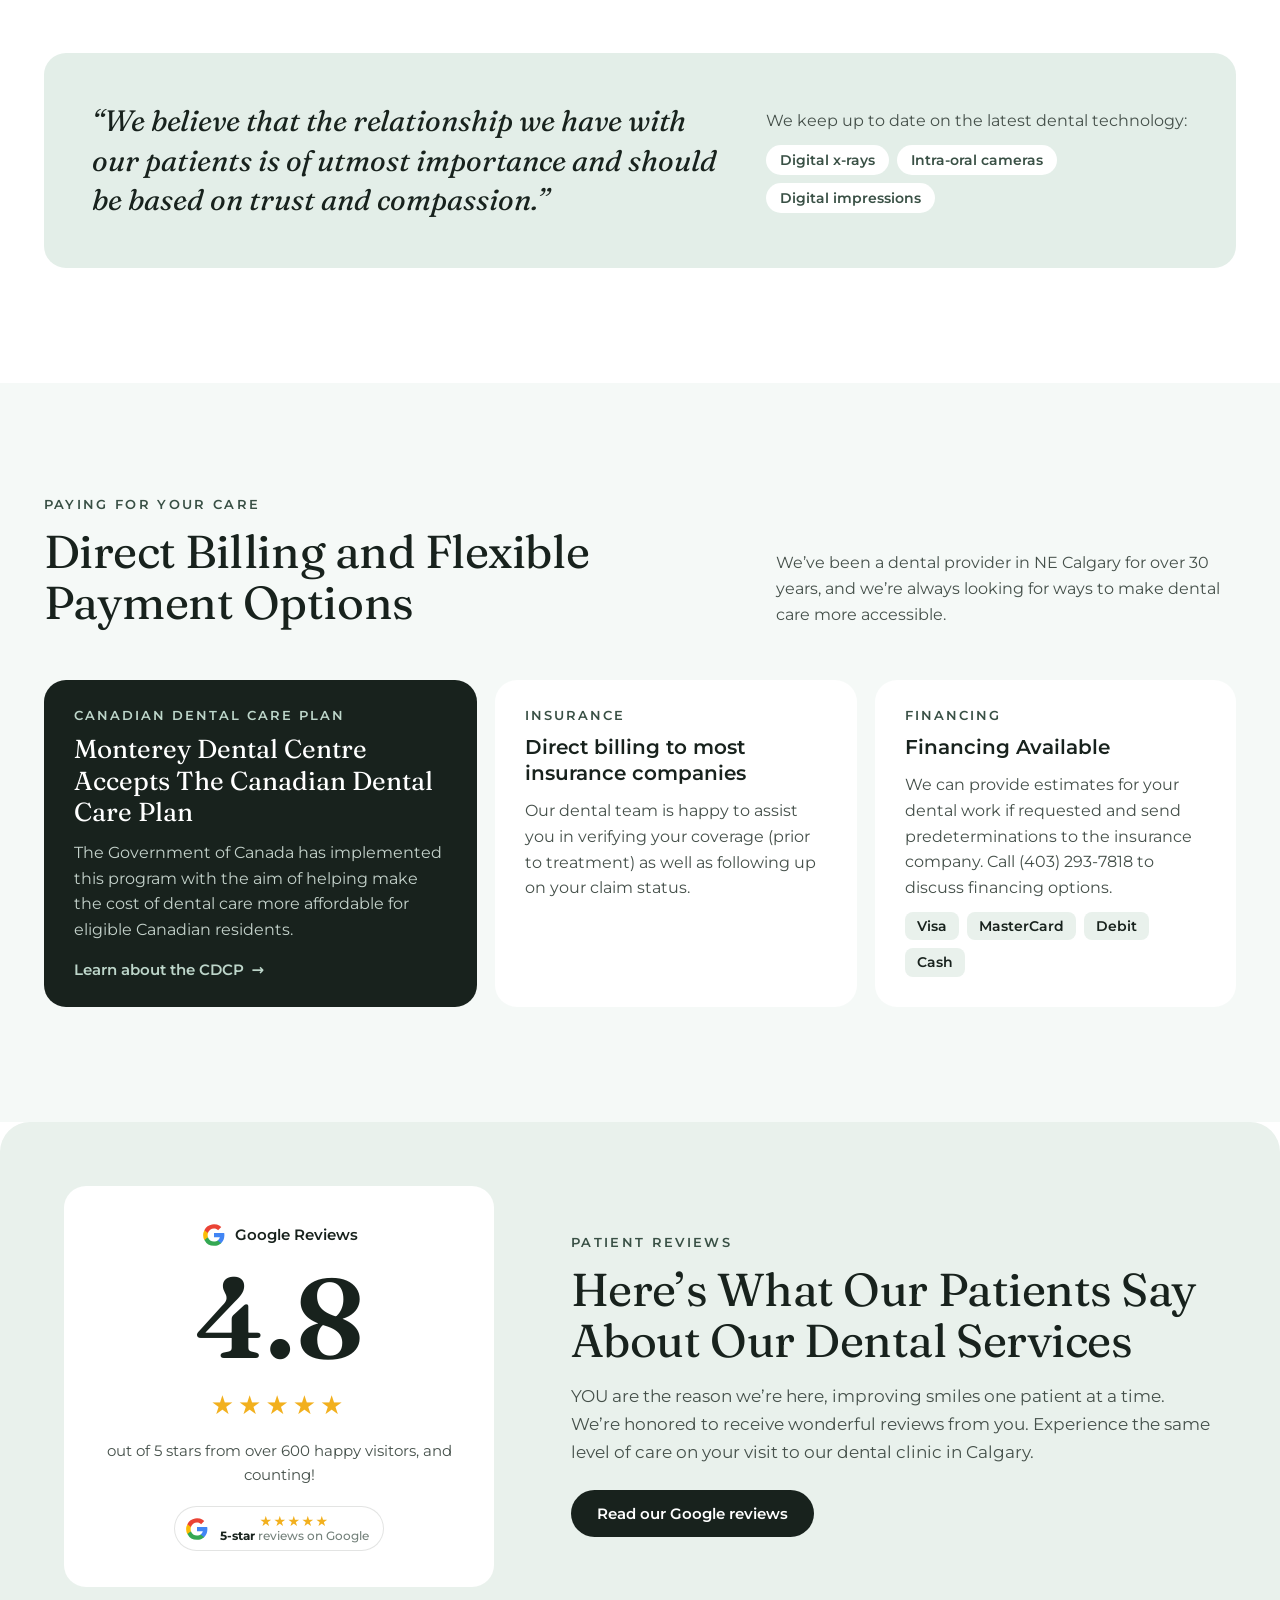
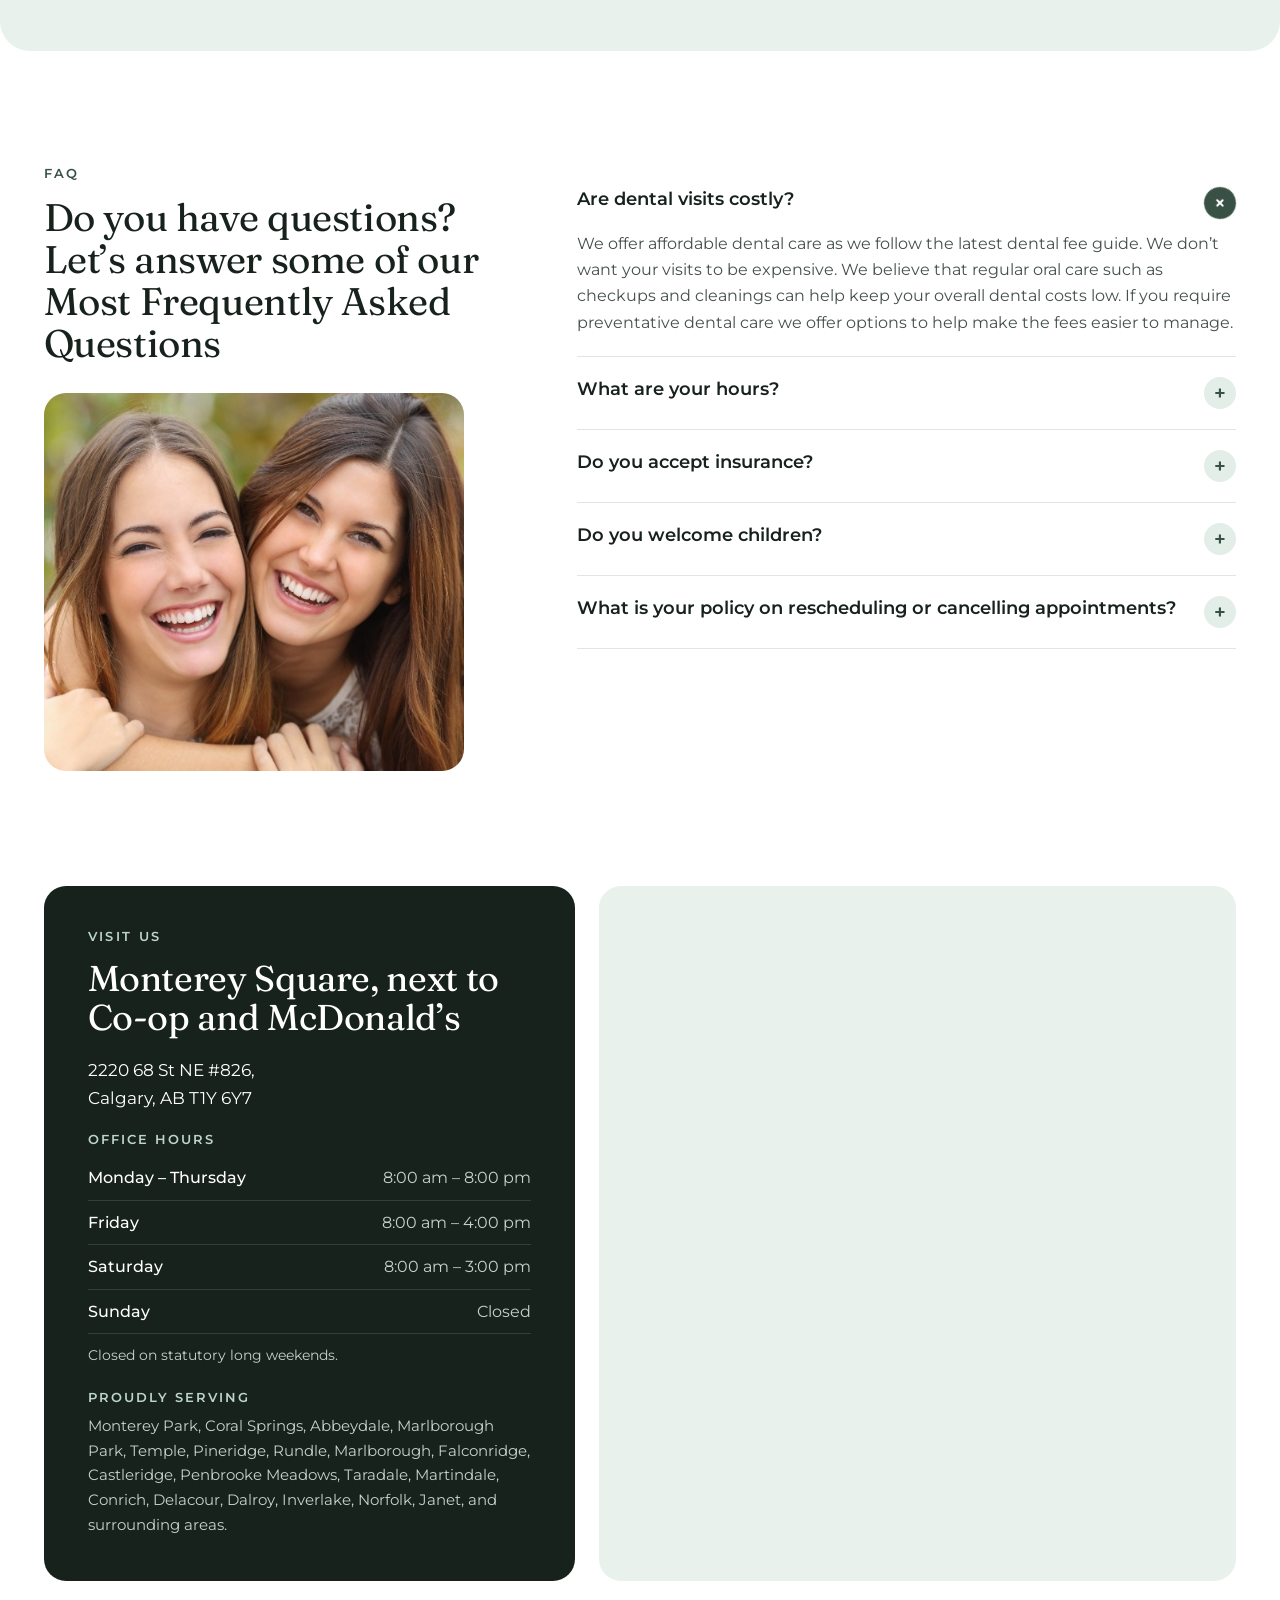
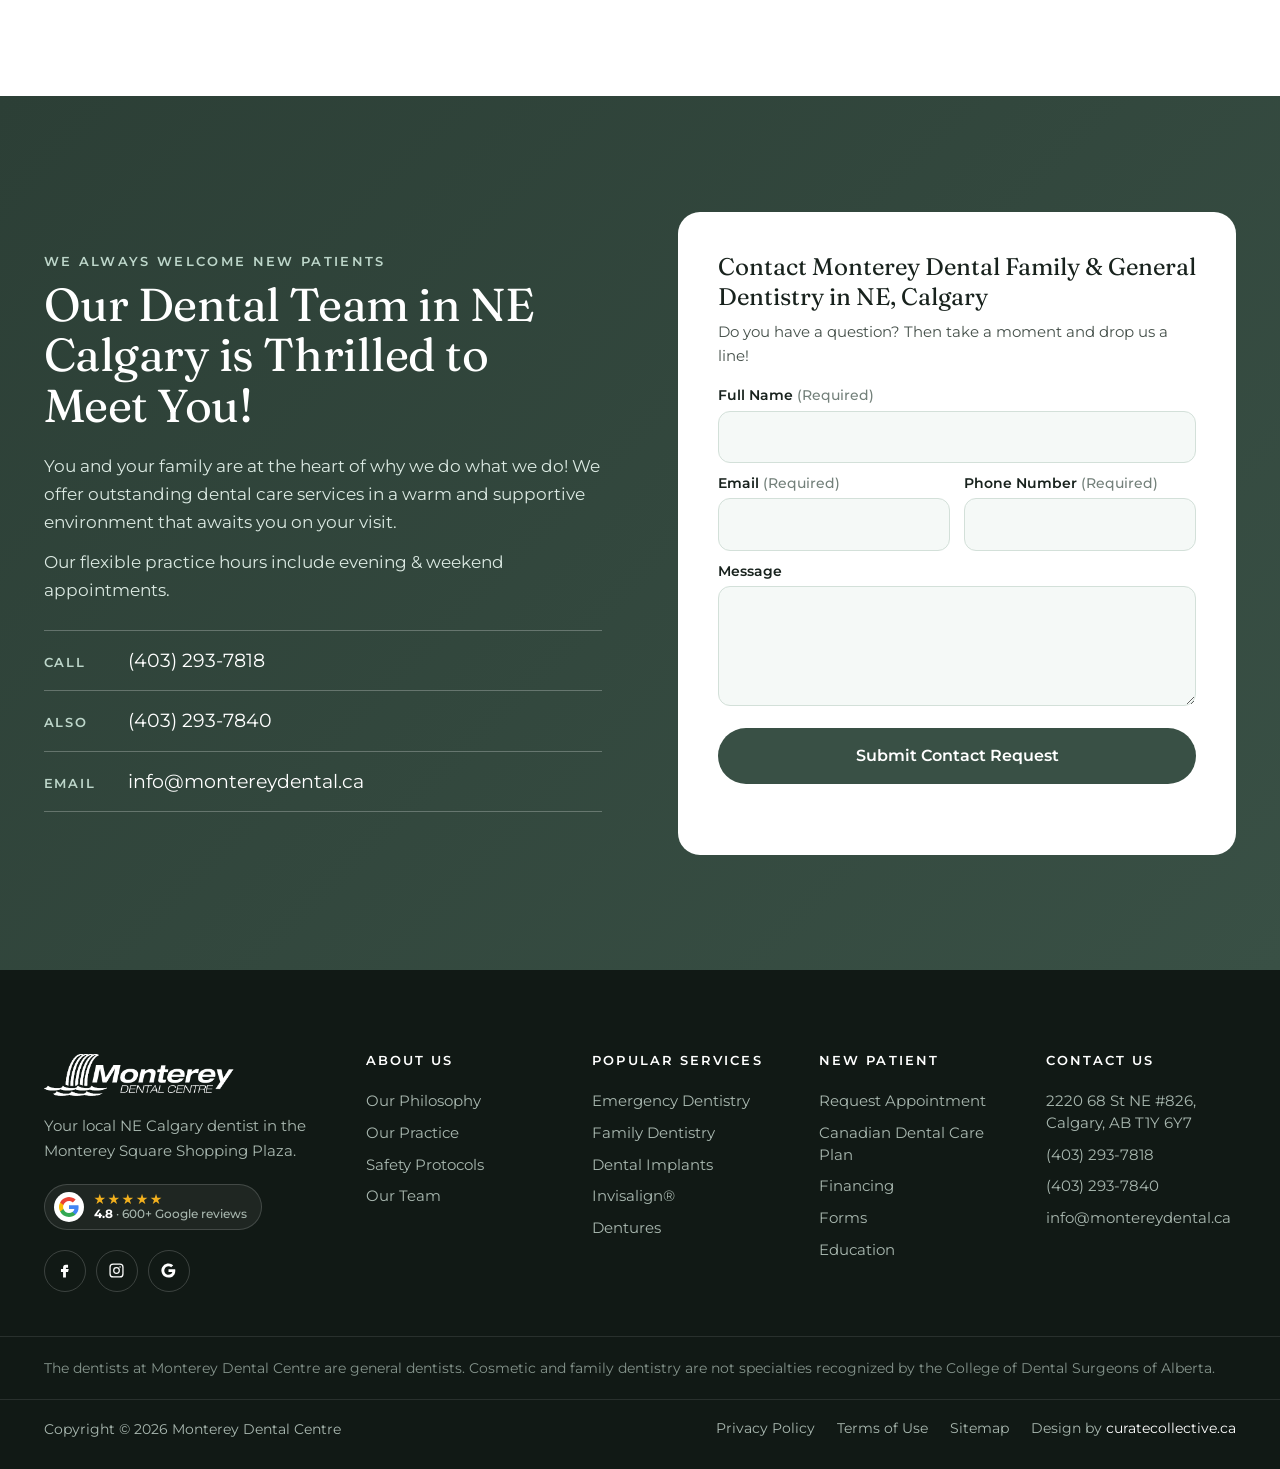
==== commit 772b7adc: "New green palette (#395045 and #bdd6ca) on homepage and landing page Co-Authored-By: Claude Opus 5.5" ====
--- a/index.html
+++ b/index.html
@@ -5,7 +5,7 @@
   <meta name="viewport" content="width=device-width, initial-scale=1">
   <title>NE Calgary Dentist | Monterey Dental Centre</title>
   <meta name="description" content="Monterey Dental Centre is your local NE Calgary dentist in Monterey Square. Accepting new patients, same day emergency services, direct billing and the Canadian Dental Care Plan (CDCP).">
-  <meta name="theme-color" content="#a5238c">
+  <meta name="theme-color" content="#395045">
   <link rel="preload" href="assets/fonts/montserrat-latin-400-normal.woff2" as="font" type="font/woff2" crossorigin>
   <link rel="preload" href="assets/fonts/fraunces-latin-400-normal.woff2" as="font" type="font/woff2" crossorigin>
   <link rel="stylesheet" href="assets/css/style.css">
--- a/assets/css/style.css
+++ b/assets/css/style.css
@@ -8,17 +8,17 @@
 @font-face { font-family: "Fraunces"; src: url("../fonts/fraunces-latin-400-italic.woff2") format("woff2"); font-weight: 400; font-style: italic; font-display: swap; }
 
 :root {
-  --plum: #a5238c;
-  --plum-d: #7c1a69;
-  --plum-dd: #3a0c31;
-  --blush: #efcec4;
-  --blush-l: #f8e7e1;
-  --cream: #f8ebdd;
-  --cream-l: #fcf6ef;
-  --ink: #1b1418;
-  --text: #4b4248;
-  --muted: #7d7178;
-  --line: rgba(27, 20, 24, .12);
+  --plum: #395045;
+  --plum-d: #2c3f36;
+  --plum-dd: #1f2d26;
+  --blush: #bdd6ca;
+  --blush-l: #e3eee8;
+  --cream: #e9f1ec;
+  --cream-l: #f5f9f7;
+  --ink: #18221d;
+  --text: #45504a;
+  --muted: #73807a;
+  --line: rgba(24, 34, 29, .12);
   --sans: "Montserrat", system-ui, sans-serif;
   --serif: "Fraunces", Georgia, serif;
   --wrap: 1280px;
@@ -62,13 +62,13 @@
 .link:hover::after { transform: translateX(4px); }
 
 /* Top bar + header */
-.topbar { background: var(--plum-dd); color: #f3dcd5; font-size: 14px; }
+.topbar { background: var(--plum-dd); color: #dbe9e2; font-size: 14px; }
 .topbar-in { display: flex; align-items: center; justify-content: space-between; gap: 20px; min-height: 42px; }
 .tb-cdcp { display: flex; align-items: center; gap: 10px; font-weight: 600; color: #fff; }
 .dot { width: 8px; height: 8px; border-radius: 50%; background: #5fd38d; box-shadow: 0 0 0 4px rgba(95, 211, 141, .25); }
 .tb-phone { font-weight: 600; color: #fff; text-decoration: none; }
 .hdr { position: sticky; top: 0; z-index: 100; background: rgba(255, 255, 255, .96); backdrop-filter: blur(10px); border-bottom: 1px solid transparent; transition: border-color .3s, box-shadow .3s; }
-.hdr.is-stuck { border-color: var(--line); box-shadow: 0 10px 30px rgba(27, 20, 24, .06); }
+.hdr.is-stuck { border-color: var(--line); box-shadow: 0 10px 30px rgba(24, 34, 29, .06); }
 .hdr-in { display: flex; align-items: center; gap: 28px; height: 86px; }
 .brand { flex: none; }
 .brand img { width: 186px; height: auto; }
@@ -89,18 +89,18 @@
 
 /* Google badge */
 .g-badge { display: inline-flex; align-items: center; gap: 10px; padding: 7px 14px 7px 9px; border: 1px solid var(--line); border-radius: 999px; background: #fff; text-decoration: none; color: var(--ink); white-space: nowrap; transition: border-color .25s, box-shadow .25s; }
-.g-badge:hover { border-color: #f2b01e; box-shadow: 0 8px 20px -10px rgba(27, 20, 24, .3); }
+.g-badge:hover { border-color: #f2b01e; box-shadow: 0 8px 20px -10px rgba(24, 34, 29, .3); }
 .g-logo { width: 26px; height: 26px; flex: none; }
 .g-txt { display: flex; flex-direction: column; line-height: 1.1; }
 .g-stars { color: #f2b01e; font-size: 14px; letter-spacing: 1.5px; }
 .g-meta { font: 500 11.5px/1.2 var(--sans); color: var(--muted); }
 .g-meta b { color: var(--ink); font-weight: 700; }
-.g-hero { position: absolute; left: 22px; bottom: 26px; z-index: 2; padding: 10px 18px 10px 12px; box-shadow: 0 20px 40px -12px rgba(27, 20, 24, .3); border-color: transparent; animation: bob 6s ease-in-out infinite; animation-delay: -1.5s; }
+.g-hero { position: absolute; left: 22px; bottom: 26px; z-index: 2; padding: 10px 18px 10px 12px; box-shadow: 0 20px 40px -12px rgba(24, 34, 29, .3); border-color: transparent; animation: bob 6s ease-in-out infinite; animation-delay: -1.5s; }
 .g-hero .g-logo { width: 30px; height: 30px; }
 .g-hero .g-stars { font-size: 15px; }
 .g-ftr { margin-top: 20px; background: rgba(255, 255, 255, .06); border-color: rgba(255, 255, 255, .16); }
 .g-ftr .g-logo { background: #fff; border-radius: 50%; padding: 3px; width: 30px; height: 30px; }
-.g-ftr .g-meta { color: #b3a6ad; }
+.g-ftr .g-meta { color: #a9b8b0; }
 .g-ftr .g-meta b { color: #fff; }
 
 /* Hero */
@@ -115,19 +115,19 @@
 .hero-proof b { display: block; font: 600 42px/1 var(--serif); color: var(--plum); margin-bottom: 8px; font-variant-numeric: tabular-nums; }
 .hero-proof b span:not(.cnt) { font-size: 20px; color: var(--muted); }
 .hero-media { position: relative; }
-.hero-video { position: relative; border-radius: 36px 36px 36px 140px; overflow: hidden; aspect-ratio: 5 / 5.2; background: var(--plum-dd); box-shadow: 0 40px 80px -30px rgba(58, 12, 49, .45); }
+.hero-video { position: relative; border-radius: 36px 36px 36px 140px; overflow: hidden; aspect-ratio: 5 / 5.2; background: var(--plum-dd); box-shadow: 0 40px 80px -30px rgba(31, 45, 38, .45); }
 .hero-video video { width: 100%; height: 100%; object-fit: cover; }
 .vid-btn { position: absolute; right: 18px; bottom: 18px; width: 44px; height: 44px; border-radius: 50%; border: 0; background: rgba(255, 255, 255, .9); display: grid; place-items: center; }
 .vid-btn span { width: 10px; height: 12px; border-left: 3px solid var(--ink); border-right: 3px solid var(--ink); }
 .vid-btn[aria-pressed="true"] span { width: 0; height: 0; border: 0; border-left: 11px solid var(--ink); border-top: 7px solid transparent; border-bottom: 7px solid transparent; margin-left: 3px; }
-.float-card { position: absolute; background: #fff; border-radius: 18px; padding: 16px 18px; box-shadow: 0 20px 40px -12px rgba(27, 20, 24, .25); font-size: 14px; animation: bob 6s ease-in-out infinite; }
+.float-card { position: absolute; background: #fff; border-radius: 18px; padding: 16px 18px; box-shadow: 0 20px 40px -12px rgba(24, 34, 29, .25); font-size: 14px; animation: bob 6s ease-in-out infinite; }
 .float-card b { display: block; color: var(--ink); font-size: 15px; }
 .fc-emergency { left: -28px; top: 34px; display: flex; gap: 12px; align-items: center; }
 .fc-emergency a { color: var(--plum); font-weight: 600; text-decoration: none; }
 .fc-ico { width: 40px; height: 40px; border-radius: 12px; background: var(--plum); color: #fff; font: 700 20px/40px var(--sans); text-align: center; flex: none; }
 .fc-cdcp { right: -18px; bottom: 96px; background: var(--blush); animation-delay: -3s; max-width: 230px; }
 .fc-cdcp span { color: var(--text); font-size: 13px; }
-.sat-badge { position: absolute; right: 26px; top: -30px; width: 128px; height: 128px; border-radius: 50%; background: var(--ink); color: #fff; display: grid; place-items: center; box-shadow: 0 20px 40px -14px rgba(27, 20, 24, .45); z-index: 2; }
+.sat-badge { position: absolute; right: 26px; top: -30px; width: 128px; height: 128px; border-radius: 50%; background: var(--ink); color: #fff; display: grid; place-items: center; box-shadow: 0 20px 40px -14px rgba(24, 34, 29, .45); z-index: 2; }
 .sat-badge svg { position: absolute; inset: 0; width: 100%; height: 100%; animation: spin 22s linear infinite; }
 .sat-badge text { fill: var(--blush); font: 600 9.6px var(--sans); }
 .sat-in { display: flex; flex-direction: column; align-items: center; line-height: 1; }
@@ -143,11 +143,11 @@
 .pr-head { text-align: center; margin-bottom: clamp(26px, 3vw, 40px); }
 .promise-row { display: grid; grid-template-columns: repeat(3, 1fr); gap: 18px; }
 .promise { background: #fff; border: 1px solid var(--line); border-radius: var(--r); padding: 28px; display: flex; flex-direction: column; gap: 12px; transition: transform .3s var(--ease), box-shadow .3s; }
-.promise:hover { transform: translateY(-4px); box-shadow: 0 24px 40px -20px rgba(27, 20, 24, .25); }
+.promise:hover { transform: translateY(-4px); box-shadow: 0 24px 40px -20px rgba(24, 34, 29, .25); }
 .promise h3 { font: 600 20px/1.3 var(--sans); }
 .promise p { font-size: 15.5px; flex: 1; }
 .promise img { width: 52px; height: 52px; }
-.promise-hot { background: var(--plum); border-color: var(--plum); color: #f6dcef; }
+.promise-hot { background: var(--plum); border-color: var(--plum); color: #dbe9e2; }
 .promise-hot h3 { color: #fff; }
 .promise-hot img { filter: brightness(0) invert(1); }
 .promise-hot .link { color: #fff; }
@@ -159,15 +159,15 @@
 .hx-box { display: grid; grid-template-columns: minmax(0, 1.25fr) minmax(0, 1fr); gap: 20px; align-items: stretch; }
 .hx-tiles { display: grid; grid-template-columns: 1fr 1fr; gap: 12px; }
 .hx-tile { width: 100%; height: 100%; display: flex; align-items: center; gap: 14px; text-align: left; padding: 18px; border-radius: 18px; border: 1px solid var(--line); background: #fff; transition: border-color .25s, background .25s, transform .25s var(--ease), box-shadow .25s; }
-.hx-tile:hover { border-color: var(--plum); transform: translateY(-2px); box-shadow: 0 16px 30px -18px rgba(58, 12, 49, .35); }
+.hx-tile:hover { border-color: var(--plum); transform: translateY(-2px); box-shadow: 0 16px 30px -18px rgba(31, 45, 38, .35); }
 .hx-ico { flex: none; width: 46px; height: 46px; border-radius: 14px; background: var(--blush-l); display: grid; place-items: center; transition: background .25s; }
 .hx-ico svg { width: 24px; height: 24px; fill: none; stroke: var(--plum); stroke-width: 1.7; stroke-linecap: round; stroke-linejoin: round; transition: stroke .25s; }
 .hx-q { font: 500 16px/1.4 var(--sans); color: var(--ink); }
-.hx-tile[aria-selected="true"] { background: var(--plum); border-color: var(--plum); box-shadow: 0 20px 36px -18px rgba(165, 35, 140, .6); }
+.hx-tile[aria-selected="true"] { background: var(--plum); border-color: var(--plum); box-shadow: 0 20px 36px -18px rgba(57, 80, 69, .6); }
 .hx-tile[aria-selected="true"] .hx-q { color: #fff; }
 .hx-tile[aria-selected="true"] .hx-ico { background: rgba(255, 255, 255, .16); }
 .hx-tile[aria-selected="true"] .hx-ico svg { stroke: #fff; }
-.hx-panel { position: sticky; top: 110px; align-self: start; background: var(--ink); color: #cbbfc6; border-radius: 24px; overflow: hidden; display: flex; flex-direction: column; }
+.hx-panel { position: sticky; top: 110px; align-self: start; background: var(--ink); color: #c4d2cb; border-radius: 24px; overflow: hidden; display: flex; flex-direction: column; }
 .hx-img { aspect-ratio: 16 / 10; overflow: hidden; background: var(--plum-dd); }
 .hx-img img { width: 100%; height: 100%; object-fit: cover; transition: opacity .35s, transform .6s var(--ease); }
 .hx-body { padding: 26px 28px 28px; }
@@ -187,7 +187,7 @@
 .why-grid { display: grid; grid-template-columns: minmax(0, 1fr) minmax(0, 1fr); gap: clamp(40px, 6vw, 90px); align-items: center; }
 .why-media { position: relative; padding: 0 0 70px 40px; }
 .why-main { width: 100%; aspect-ratio: 4 / 3.4; object-fit: cover; border-radius: var(--r); }
-.why-sub { position: absolute; left: 0; bottom: 0; width: 48%; aspect-ratio: 4 / 3; object-fit: cover; border-radius: 18px; border: 6px solid #fff; box-shadow: 0 20px 40px -14px rgba(27, 20, 24, .3); }
+.why-sub { position: absolute; left: 0; bottom: 0; width: 48%; aspect-ratio: 4 / 3; object-fit: cover; border-radius: 18px; border: 6px solid #fff; box-shadow: 0 20px 40px -14px rgba(24, 34, 29, .3); }
 .why-badge { position: absolute; right: 22px; bottom: 30px; background: var(--plum); color: #fff; border-radius: 50%; width: 132px; height: 132px; display: grid; place-content: center; text-align: center; padding: 14px; }
 .why-badge b { font: 600 38px/1 var(--serif); }
 .why-badge span { font-size: 12px; line-height: 1.3; margin-top: 4px; }
@@ -196,7 +196,7 @@
 .why-copy > p { margin-bottom: 14px; }
 .ticks { margin: 20px 0 28px; display: grid; gap: 12px; }
 .ticks li { position: relative; padding-left: 34px; font-size: 16px; }
-.ticks li::before { content: ""; position: absolute; left: 0; top: 2px; width: 22px; height: 22px; border-radius: 50%; background: var(--blush) url("data:image/svg+xml,%3Csvg xmlns='http://www.w3.org/2000/svg' viewBox='0 0 24 24'%3E%3Cpath d='M5 12.5l4.5 4.5L19 7.5' fill='none' stroke='%23a5238c' stroke-width='3' stroke-linecap='round' stroke-linejoin='round'/%3E%3C/svg%3E") center / 14px no-repeat; }
+.ticks li::before { content: ""; position: absolute; left: 0; top: 2px; width: 22px; height: 22px; border-radius: 50%; background: var(--blush) url("data:image/svg+xml,%3Csvg xmlns='http://www.w3.org/2000/svg' viewBox='0 0 24 24'%3E%3Cpath d='M5 12.5l4.5 4.5L19 7.5' fill='none' stroke='%23395045' stroke-width='3' stroke-linecap='round' stroke-linejoin='round'/%3E%3C/svg%3E") center / 14px no-repeat; }
 
 /* Section head */
 .sec-head { display: flex; justify-content: space-between; align-items: flex-end; gap: 24px 48px; flex-wrap: wrap; margin-bottom: clamp(32px, 4vw, 52px); }
@@ -207,13 +207,13 @@
 .services { padding-block: var(--sec); background: var(--cream-l); }
 .svc-grid { display: grid; grid-template-columns: repeat(4, 1fr); gap: 20px; }
 .svc { background: #fff; border-radius: var(--r); padding: 12px 12px 24px; transition: transform .3s var(--ease), box-shadow .3s; }
-.svc:hover { transform: translateY(-6px); box-shadow: 0 30px 50px -26px rgba(58, 12, 49, .4); }
+.svc:hover { transform: translateY(-6px); box-shadow: 0 30px 50px -26px rgba(31, 45, 38, .4); }
 .svc-img { border-radius: 16px; overflow: hidden; aspect-ratio: 4 / 3; margin-bottom: 18px; background: var(--blush-l); }
 .svc-img img { width: 100%; height: 100%; object-fit: cover; transition: transform .8s var(--ease); }
 .svc:hover .svc-img img { transform: scale(1.06); }
 .svc h3 { padding: 0 10px 8px; }
 .svc p { padding: 0 10px; font-size: 15px; line-height: 1.55; }
-.all-offer { margin-top: 40px; background: var(--ink); color: #cbbfc6; border-radius: 28px; padding: clamp(28px, 4vw, 52px); }
+.all-offer { margin-top: 40px; background: var(--ink); color: #c4d2cb; border-radius: 28px; padding: clamp(28px, 4vw, 52px); }
 .ao-head { display: grid; grid-template-columns: auto 1fr; gap: 20px 40px; align-items: center; padding-bottom: 28px; margin-bottom: 8px; border-bottom: 1px solid rgba(255, 255, 255, .12); }
 .ao-num { display: flex; align-items: center; gap: 14px; font: 500 14px/1.3 var(--sans); color: var(--blush); }
 .ao-num b { font: 600 72px/1 var(--serif); color: #fff; }
@@ -227,8 +227,8 @@
 .ao-col li a:hover span { opacity: 1; transform: none; }
 
 /* Emergency */
-.emerg { background: var(--plum-dd); color: #e8cfe0; padding-block: var(--sec); position: relative; overflow: hidden; }
-.emerg::before { content: ""; position: absolute; right: -10%; top: -40%; width: 60%; aspect-ratio: 1; border-radius: 50%; background: radial-gradient(circle, rgba(165, 35, 140, .55), transparent 65%); }
+.emerg { background: var(--plum-dd); color: #dbe9e2; padding-block: var(--sec); position: relative; overflow: hidden; }
+.emerg::before { content: ""; position: absolute; right: -10%; top: -40%; width: 60%; aspect-ratio: 1; border-radius: 50%; background: radial-gradient(circle, rgba(57, 80, 69, .55), transparent 65%); }
 .emerg-grid { position: relative; display: grid; grid-template-columns: minmax(0, 1.2fr) minmax(0, 1fr); gap: clamp(36px, 6vw, 90px); align-items: center; }
 .emerg h2 { color: #fff; margin-bottom: 20px; }
 .emerg p { margin-bottom: 14px; }
@@ -262,7 +262,7 @@
 .pay-card { background: #fff; border-radius: var(--r); padding: 30px; display: flex; flex-direction: column; gap: 12px; }
 .pay-card p { font-size: 15.5px; }
 .pc-tag { font: 600 12.5px/1 var(--sans) !important; letter-spacing: .16em; text-transform: uppercase; color: var(--plum); }
-.pay-cdcp { background: var(--ink); color: #d8cdd4; }
+.pay-cdcp { background: var(--ink); color: #c4d2cb; }
 .pay-cdcp h3 { color: #fff; font: 400 26px/1.2 var(--serif); }
 .pay-cdcp .pc-tag { color: var(--blush); }
 .pay-cdcp .link { color: var(--blush); margin-top: auto; }
@@ -311,7 +311,7 @@
 /* Visit */
 .visit { padding-bottom: var(--sec); }
 .visit-grid { display: grid; grid-template-columns: minmax(0, 1fr) minmax(0, 1.2fr); gap: 24px; align-items: stretch; }
-.visit-info { background: var(--ink); color: #cbbfc6; border-radius: var(--r); padding: clamp(28px, 4vw, 44px); }
+.visit-info { background: var(--ink); color: #c4d2cb; border-radius: var(--r); padding: clamp(28px, 4vw, 44px); }
 .visit-info h2 { color: #fff; font-size: clamp(28px, 2.8vw, 38px); margin-bottom: 18px; }
 .visit-info .eyebrow { color: var(--blush); }
 .visit-info address { font-style: normal; font-size: 17px; color: #fff; margin-bottom: 22px; }
@@ -326,7 +326,7 @@
 .map iframe { width: 100%; height: 100%; min-height: 420px; border: 0; }
 
 /* Contact */
-.contact { background: linear-gradient(135deg, var(--plum-d), var(--plum)); color: #f6dcef; padding-block: var(--sec); }
+.contact { background: linear-gradient(135deg, var(--plum-d), var(--plum)); color: #dbe9e2; padding-block: var(--sec); }
 .contact-grid { display: grid; grid-template-columns: minmax(0, 1fr) minmax(0, 1fr); gap: clamp(36px, 6vw, 90px); align-items: center; }
 .contact h2 { color: #fff; margin-bottom: 20px; }
 .ct-copy p { margin-bottom: 12px; }
@@ -340,14 +340,14 @@
 .fld { display: block; margin-bottom: 14px; }
 .fld span { display: block; font: 600 13.5px/1 var(--sans); color: var(--ink); margin-bottom: 8px; }
 .fld em { font-style: normal; color: var(--muted); font-weight: 500; }
-.fld input, .fld textarea { width: 100%; border: 1px solid #e3d9dc; background: var(--cream-l); border-radius: 12px; padding: 14px 16px; font: 400 16px/1.4 var(--sans); color: var(--ink); resize: vertical; transition: border-color .2s, background .2s; }
+.fld input, .fld textarea { width: 100%; border: 1px solid #d3e0d9; background: var(--cream-l); border-radius: 12px; padding: 14px 16px; font: 400 16px/1.4 var(--sans); color: var(--ink); resize: vertical; transition: border-color .2s, background .2s; }
 .fld input:focus, .fld textarea:focus { outline: none; border-color: var(--plum); background: #fff; }
 .fld.bad input { border-color: #c0392b; }
 .fld-row { display: grid; grid-template-columns: 1fr 1fr; gap: 14px; }
 .form-note { margin-top: 12px; font-size: 14.5px; color: var(--plum); min-height: 1.3em; }
 
 /* Footer */
-.ftr { background: #140d11; color: #b3a6ad; font-size: 15px; padding-top: clamp(56px, 7vw, 84px); }
+.ftr { background: #111915; color: #a9b8b0; font-size: 15px; padding-top: clamp(56px, 7vw, 84px); }
 .ftr-grid { display: grid; grid-template-columns: 1.5fr repeat(4, 1fr); gap: 36px; padding-bottom: 44px; }
 .ftr-brand img { width: 190px; height: auto; margin-bottom: 18px; }
 .ftr-brand p { max-width: 280px; }
@@ -359,7 +359,7 @@
 .ftr li { padding: 5px 0; line-height: 1.45; }
 .ftr a { text-decoration: none; overflow-wrap: anywhere; }
 .ftr a:hover { color: #fff; }
-.ftr-legal { border-top: 1px solid rgba(255, 255, 255, .1); padding-block: 20px; font-size: 13.5px; color: #8c7f86; }
+.ftr-legal { border-top: 1px solid rgba(255, 255, 255, .1); padding-block: 20px; font-size: 13.5px; color: #85948c; }
 .ftr-bottom { display: flex; justify-content: space-between; flex-wrap: wrap; gap: 10px 24px; padding-block: 18px 28px; border-top: 1px solid rgba(255, 255, 255, .1); font-size: 14px; }
 .ftr-bottom ul { display: flex; flex-wrap: wrap; gap: 8px 22px; }
 .ftr-bottom li { padding: 0; }
@@ -444,7 +444,7 @@
   .fld-row { grid-template-columns: 1fr; gap: 0; }
   .ct-lines li { grid-template-columns: 1fr; gap: 4px; }
   .ftr-grid { grid-template-columns: 1fr 1fr; gap: 28px 18px; }
-  .sticky-call { display: flex; position: fixed; left: 12px; right: 12px; bottom: 12px; z-index: 90; justify-content: center; padding: 15px; border-radius: 999px; background: var(--plum); color: #fff; font: 600 16px/1 var(--sans); text-decoration: none; box-shadow: 0 14px 30px -10px rgba(58, 12, 49, .6); }
+  .sticky-call { display: flex; position: fixed; left: 12px; right: 12px; bottom: 12px; z-index: 90; justify-content: center; padding: 15px; border-radius: 999px; background: var(--plum); color: #fff; font: 600 16px/1 var(--sans); text-decoration: none; box-shadow: 0 14px 30px -10px rgba(31, 45, 38, .6); }
   .ftr { padding-bottom: 70px; }
 }
 @media (max-width: 400px) {
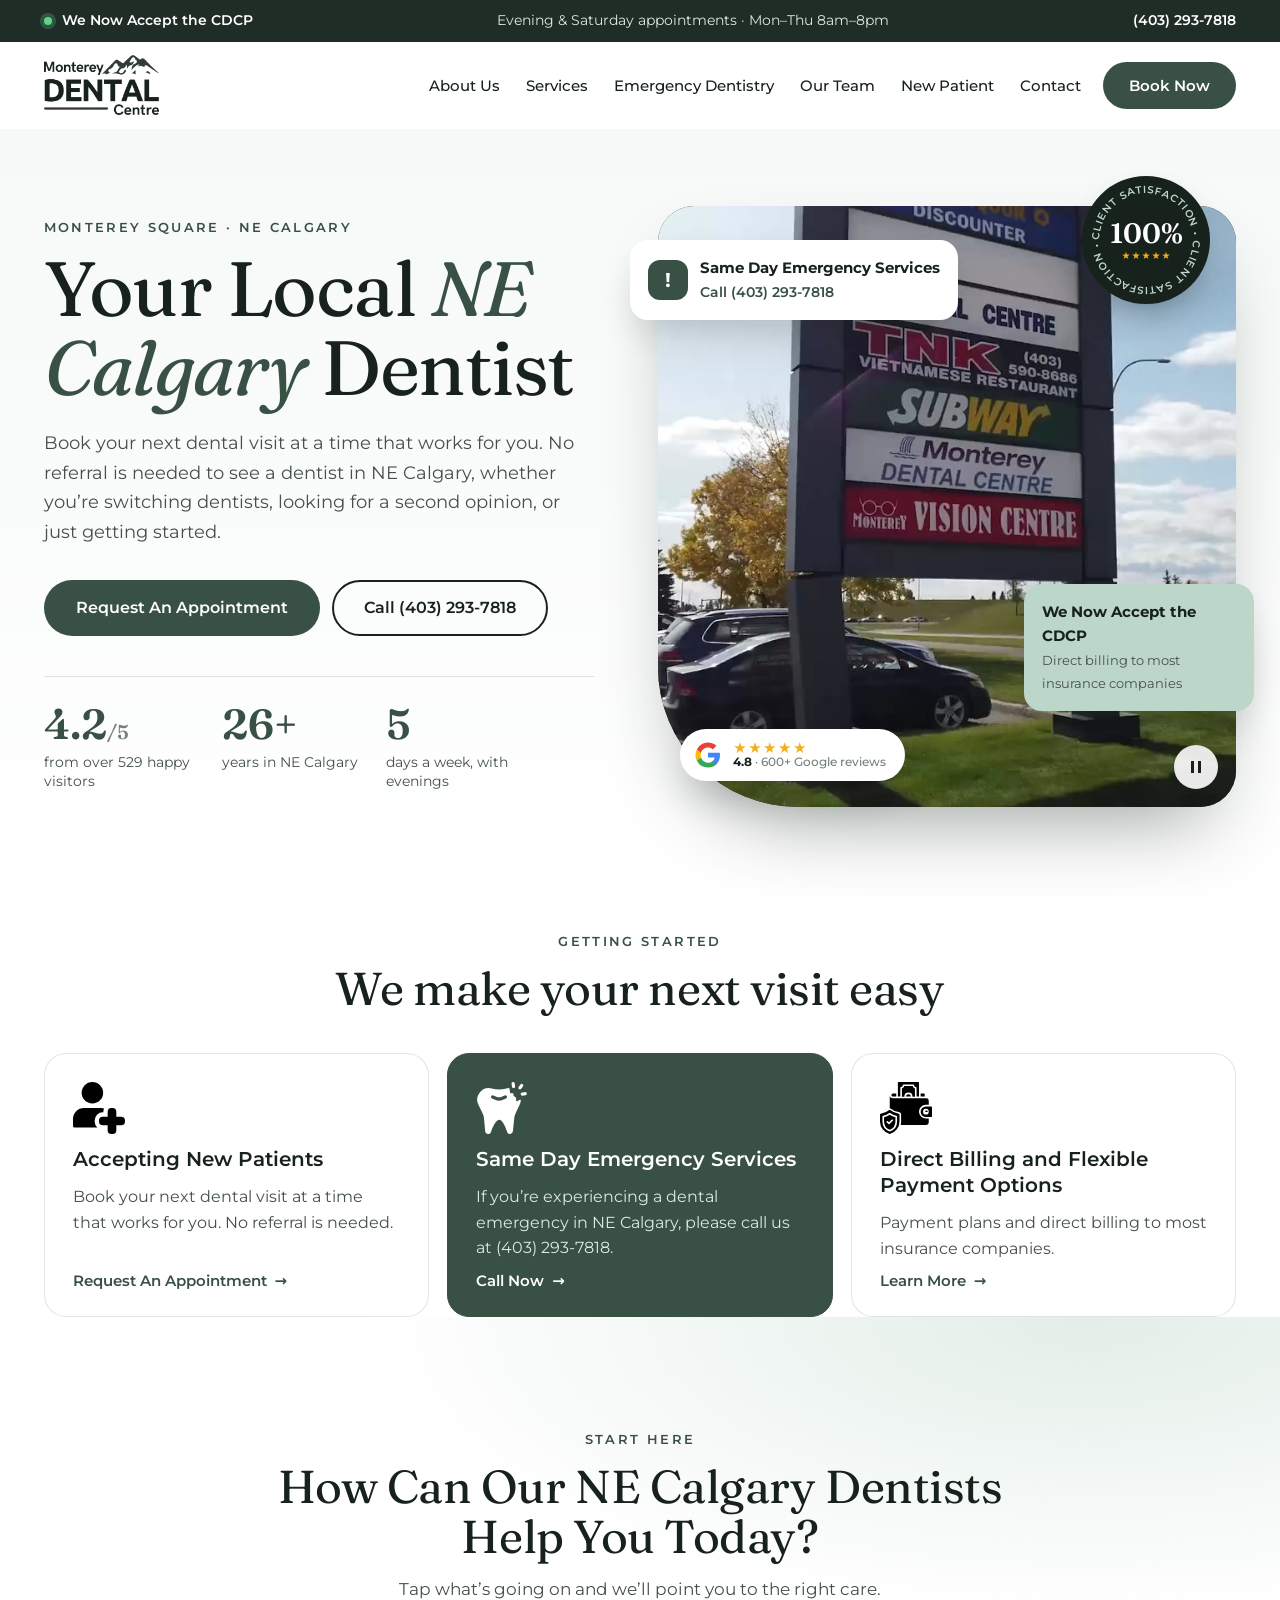
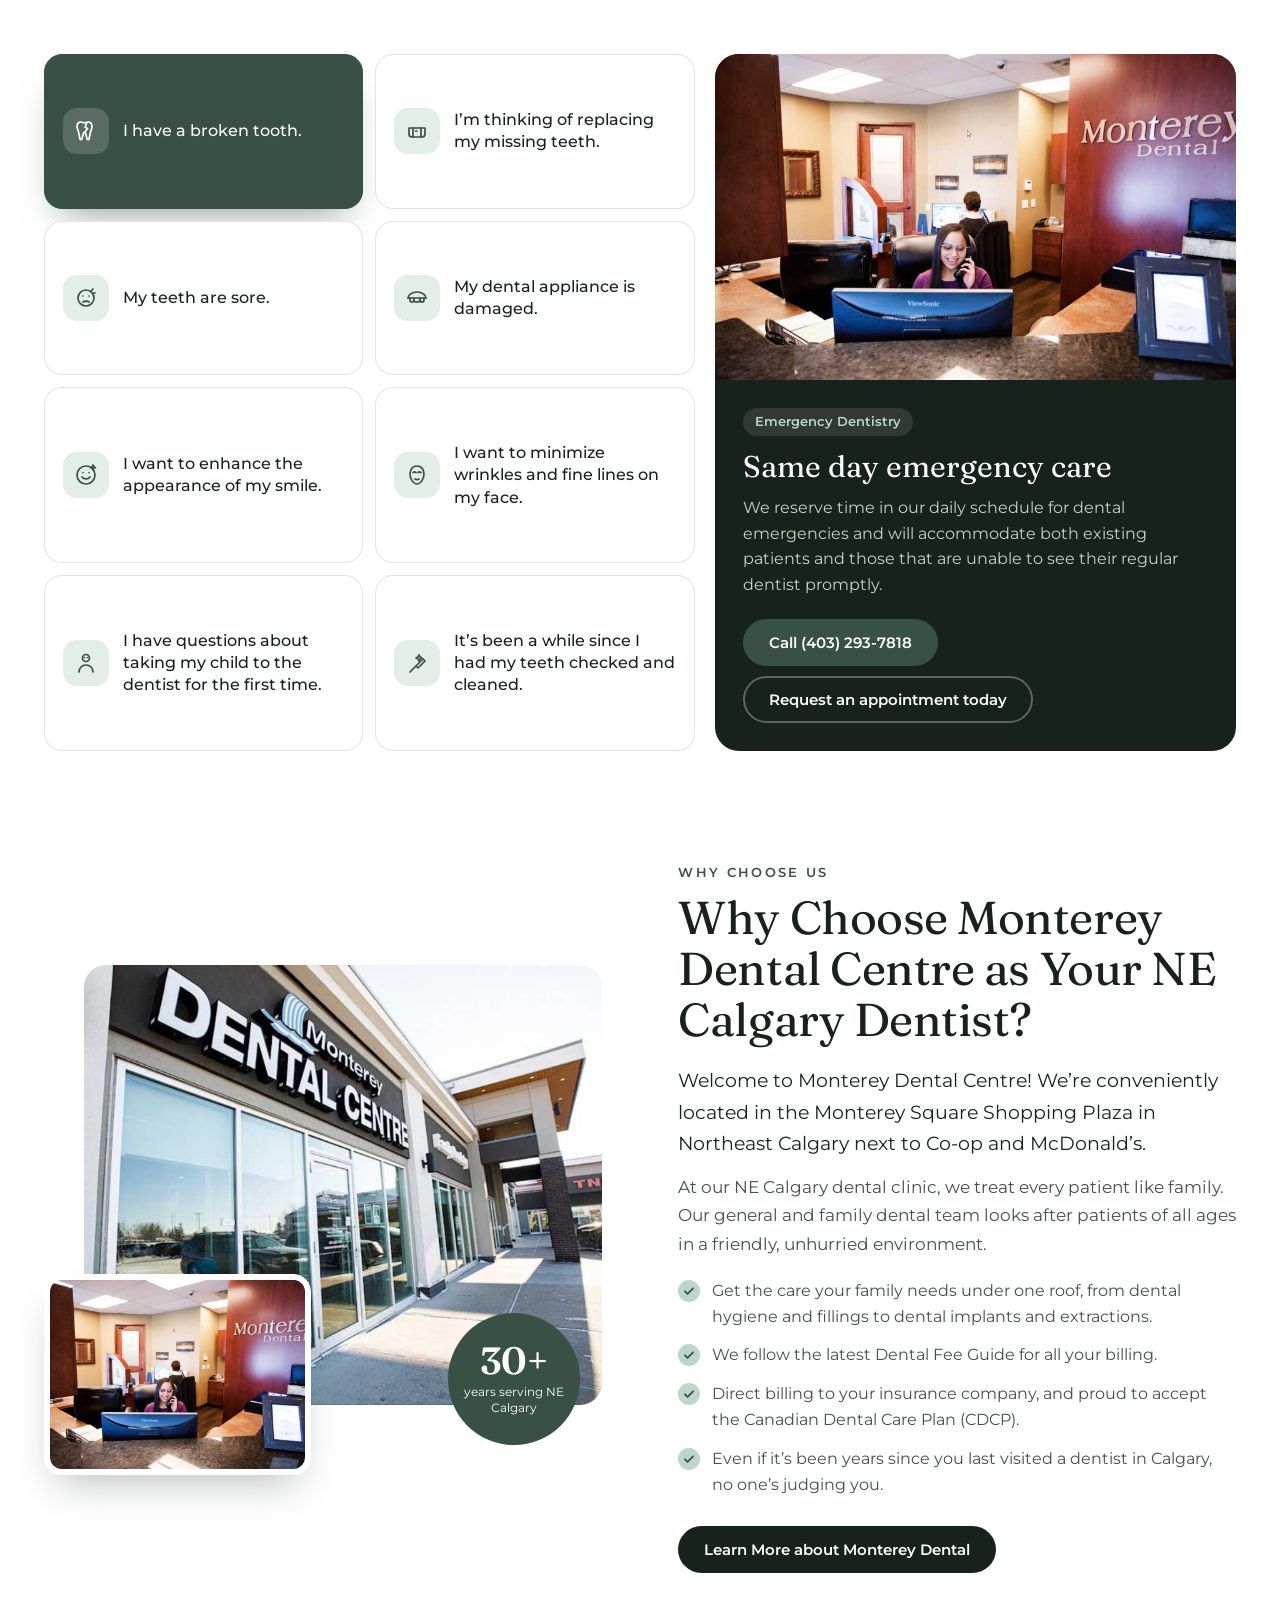
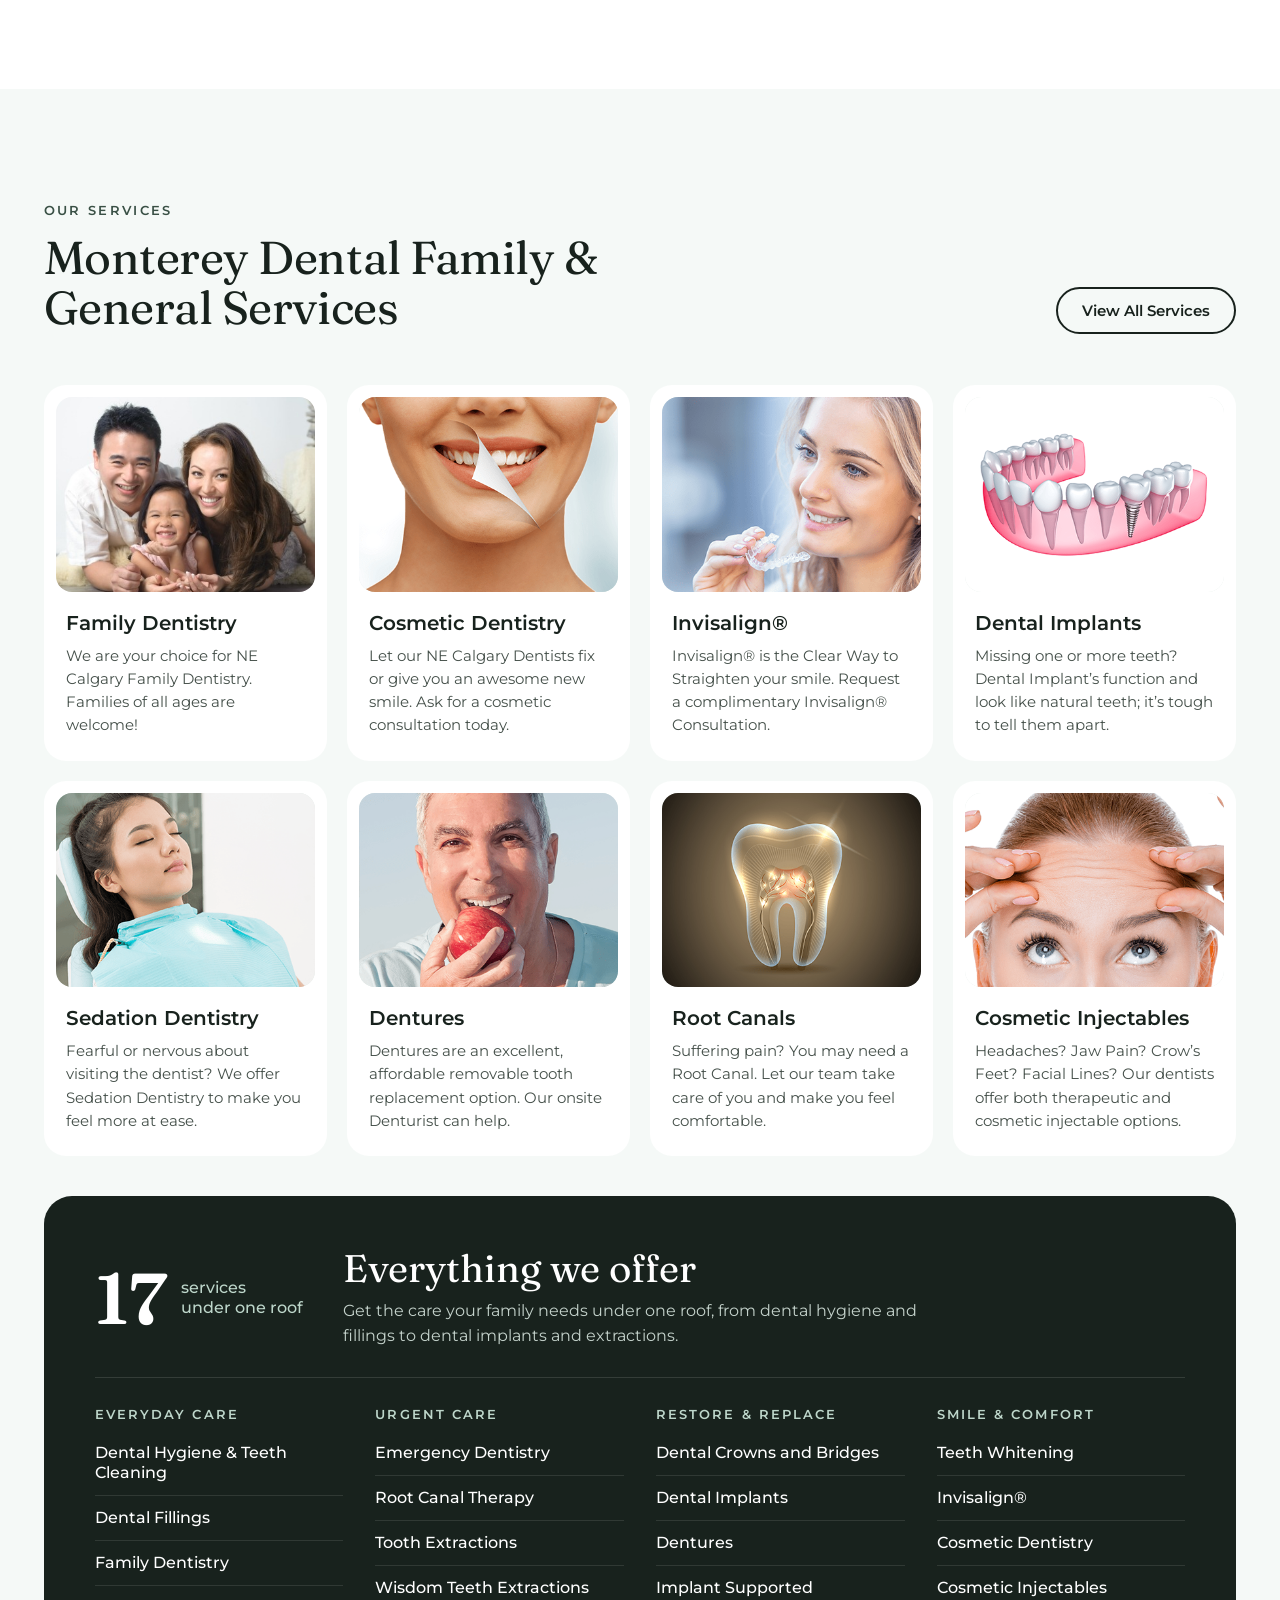
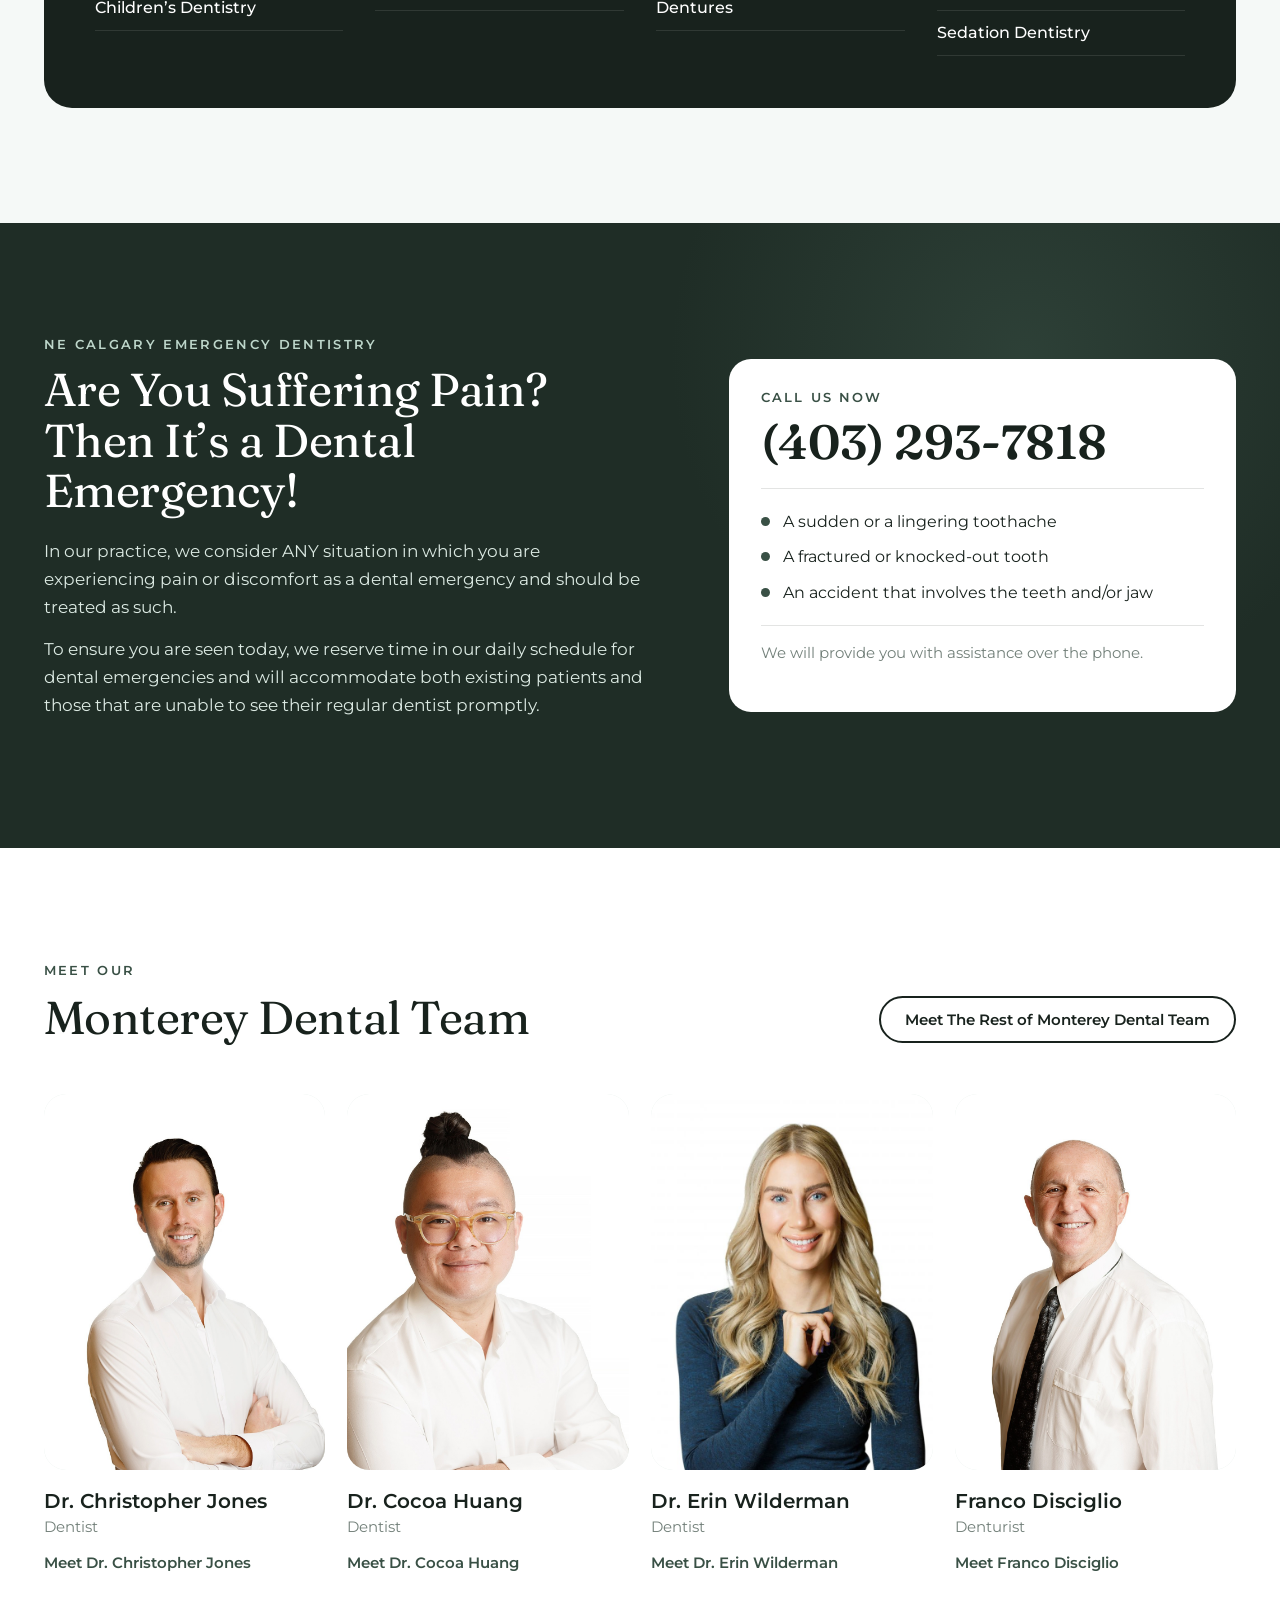
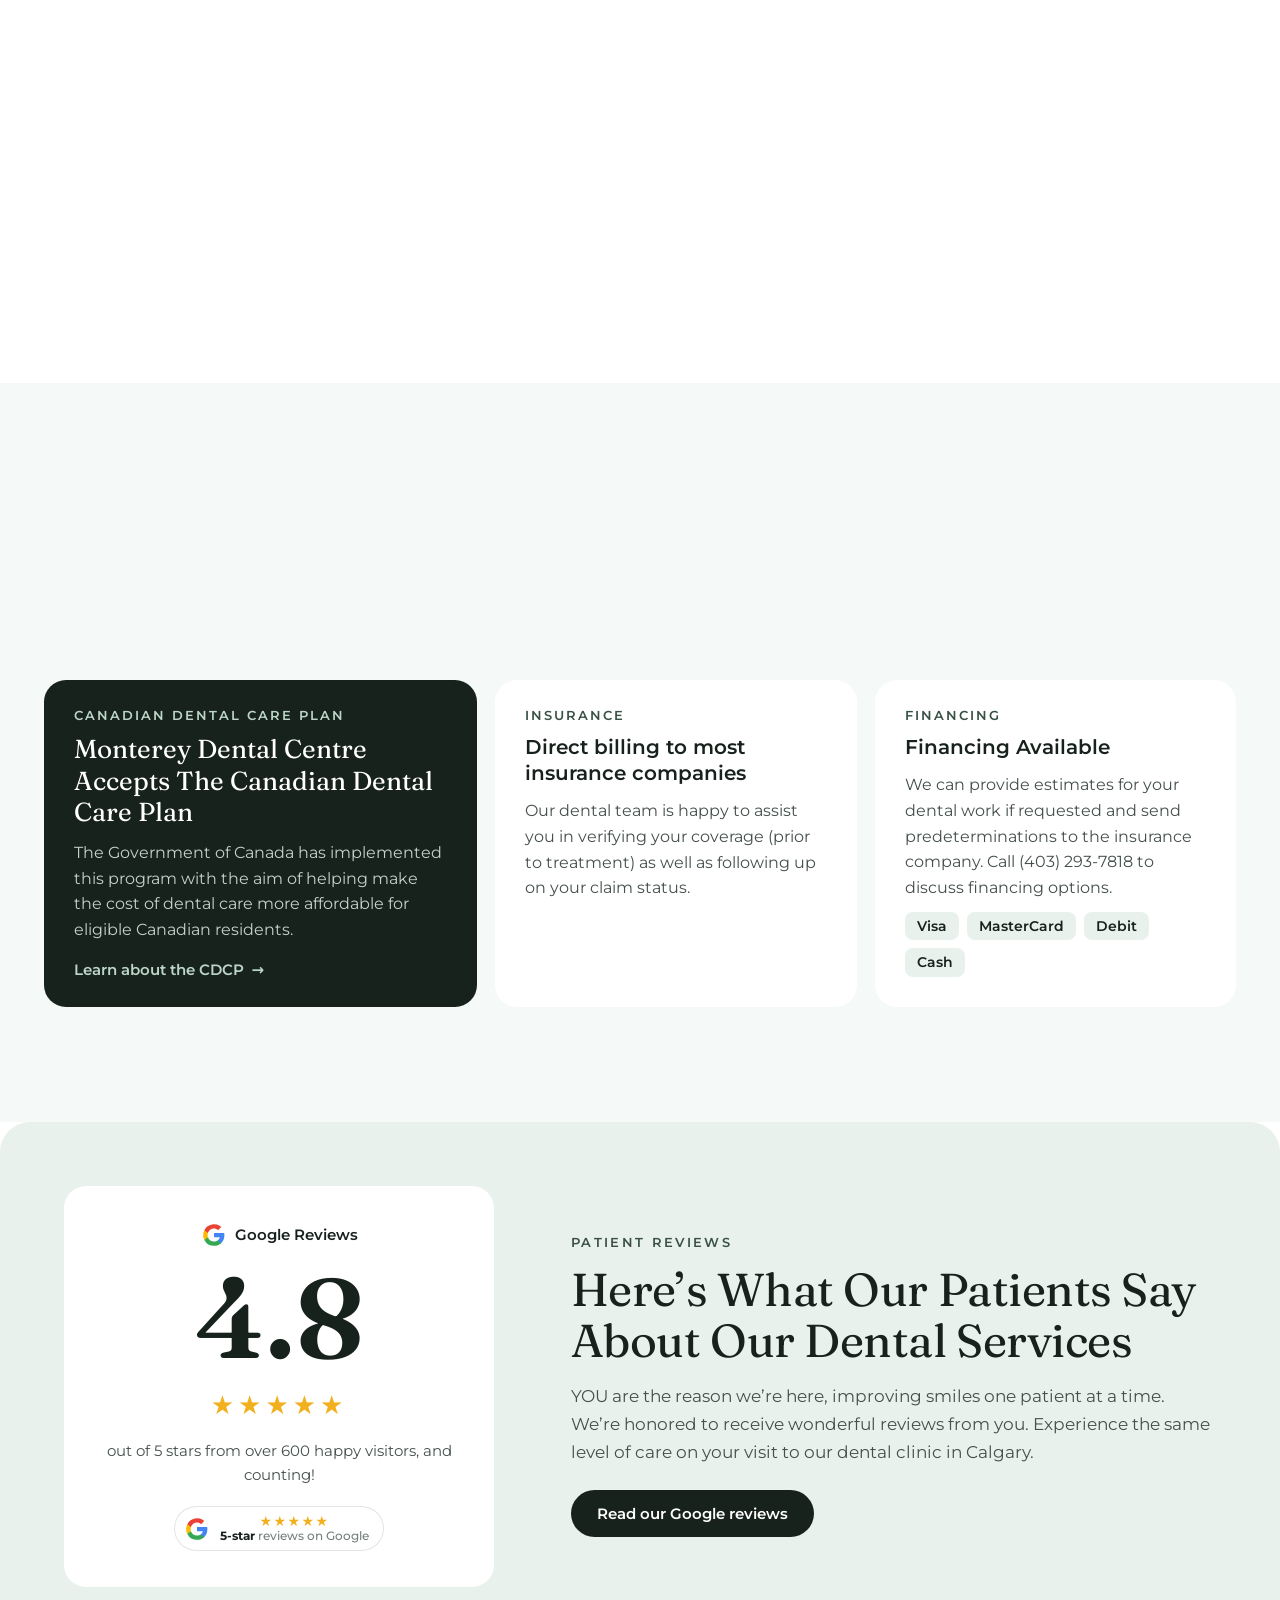
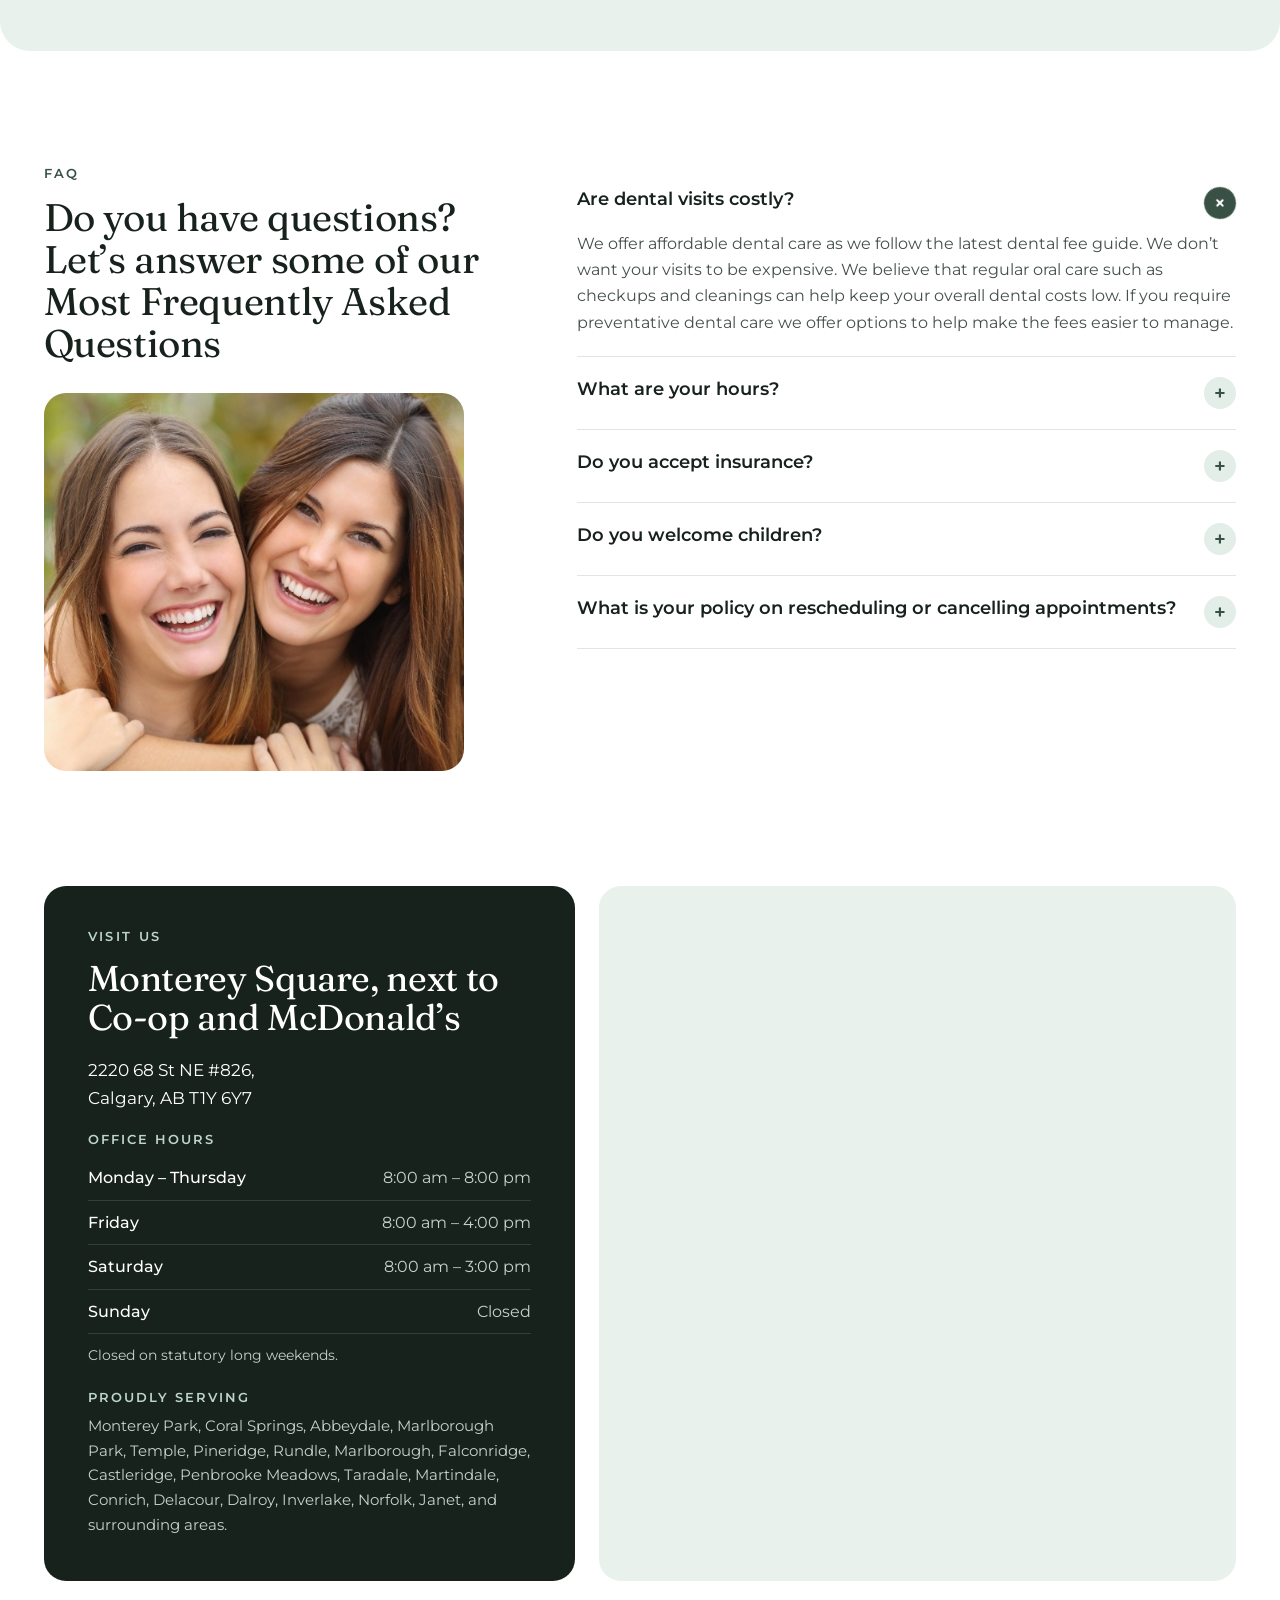
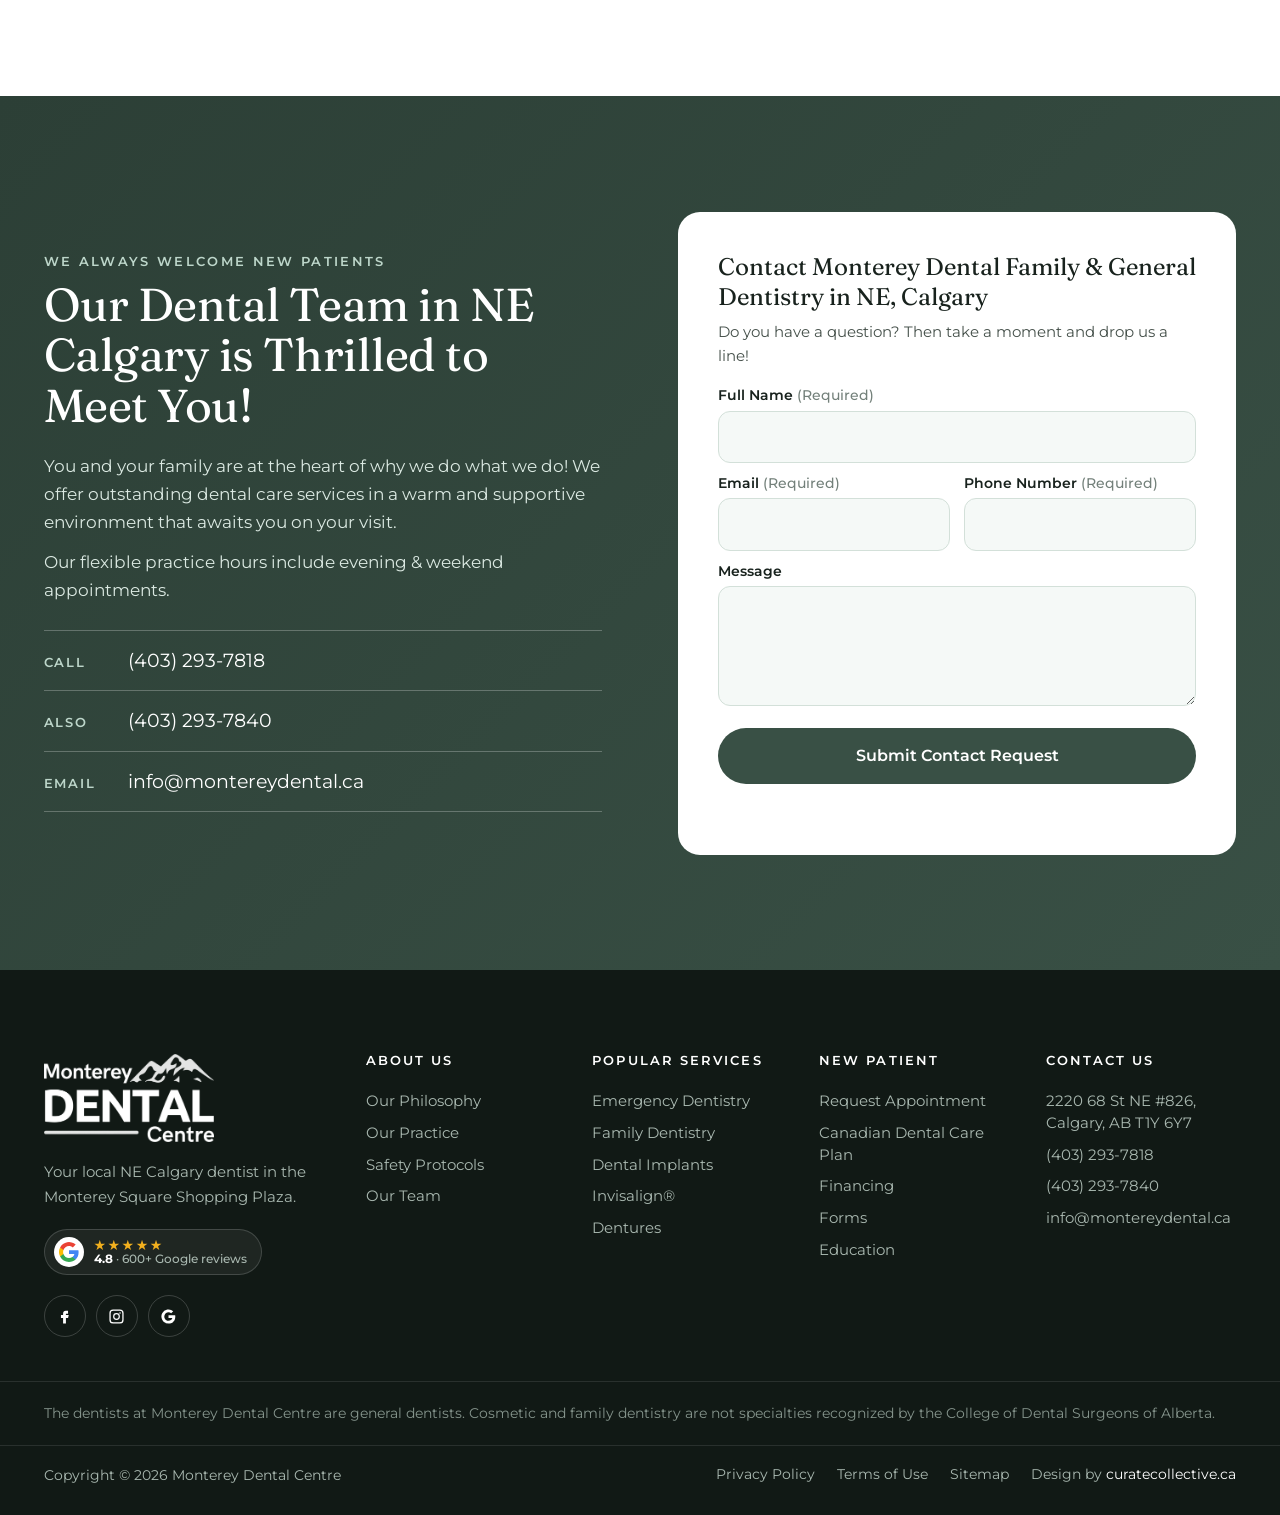
==== commit 263639a1: "New Monterey Dental Centre logo on homepage and landing page Co-Authored-By: Claude Opus 5.5 <norepl" ====
--- a/index.html
+++ b/index.html
@@ -26,7 +26,7 @@
 
   <header class="hdr" id="hdr">
     <div class="wrap hdr-in">
-      <a class="brand" href="#top" aria-label="Monterey Dental Centre home"><img src="assets/images/footer-logo.png" alt="Monterey Dental Centre" width="190" height="60"></a>
+      <a class="brand" href="#top" aria-label="Monterey Dental Centre home"><img src="assets/images/logo-dark.png" alt="Monterey Dental Centre" width="112" height="58"></a>
       <nav class="nav" aria-label="Main">
         <ul>
           <li><a href="#" data-nolink>About Us</a></li>
@@ -396,7 +396,7 @@
   <footer class="ftr">
     <div class="wrap ftr-grid">
       <div class="ftr-brand">
-        <img src="assets/images/header-logo.png" alt="Monterey Dental Centre" width="190" height="60" loading="lazy">
+        <img src="assets/images/logo-white.png" alt="Monterey Dental Centre" width="160" height="83" loading="lazy">
         <p>Your local NE Calgary dentist in the Monterey Square Shopping Plaza.</p>
         <a class="g-badge g-ftr" href="https://www.google.com/maps/search/?api=1&amp;query=Monterey+Dental+Centre+2220+68+St+NE+Calgary" target="_blank" rel="noopener" aria-label="Rated 4.8 out of 5 on Google from over 600 reviews"><svg class="g-logo" viewBox="0 0 24 24" aria-hidden="true"><path fill="#4285F4" d="M21.6 12.2c0-.7-.1-1.4-.2-2H12v3.8h5.4a4.6 4.6 0 0 1-2 3v2.5h3.2c1.9-1.7 3-4.3 3-7.3Z"/><path fill="#34A853" d="M12 22c2.7 0 5-.9 6.6-2.4l-3.2-2.5c-.9.6-2 1-3.4 1-2.6 0-4.8-1.8-5.6-4.1H3.1v2.6A10 10 0 0 0 12 22Z"/><path fill="#FBBC05" d="M6.4 14a6 6 0 0 1 0-3.9V7.5H3.1a10 10 0 0 0 0 9.1L6.4 14Z"/><path fill="#EA4335" d="M12 6c1.5 0 2.8.5 3.8 1.5l2.9-2.9A10 10 0 0 0 3.1 7.5l3.3 2.6C7.2 7.8 9.4 6 12 6Z"/></svg><span class="g-txt"><span class="g-stars" aria-hidden="true">★★★★★</span><span class="g-meta"><b>4.8</b> · 600+ Google reviews</span></span></a>
         <div class="soc">
--- a/assets/css/style.css
+++ b/assets/css/style.css
@@ -71,7 +71,7 @@
 .hdr.is-stuck { border-color: var(--line); box-shadow: 0 10px 30px rgba(24, 34, 29, .06); }
 .hdr-in { display: flex; align-items: center; gap: 28px; height: 86px; }
 .brand { flex: none; }
-.brand img { width: 186px; height: auto; }
+.brand img { height: 60px; width: auto; }
 .nav { margin-left: auto; }
 .nav ul { display: flex; gap: 26px; }
 .nav a { font: 500 15px/1 var(--sans); color: var(--ink); text-decoration: none; white-space: nowrap; padding: 10px 0; position: relative; }
@@ -349,7 +349,7 @@
 /* Footer */
 .ftr { background: #111915; color: #a9b8b0; font-size: 15px; padding-top: clamp(56px, 7vw, 84px); }
 .ftr-grid { display: grid; grid-template-columns: 1.5fr repeat(4, 1fr); gap: 36px; padding-bottom: 44px; }
-.ftr-brand img { width: 190px; height: auto; margin-bottom: 18px; }
+.ftr-brand img { width: 170px; height: auto; margin-bottom: 18px; }
 .ftr-brand p { max-width: 280px; }
 .soc { display: flex; gap: 10px; margin-top: 20px; }
 .soc a { width: 42px; height: 42px; border-radius: 50%; border: 1px solid rgba(255, 255, 255, .18); display: grid; place-items: center; color: #fff; }
@@ -380,7 +380,7 @@
 @media (max-width: 1180px) {
   .nav ul { gap: 16px; }
   .nav a { font-size: 14px; }
-  .brand img { width: 160px; }
+  .brand img { height: 56px; }
   .hdr-cta .btn-ghost { display: none; }
   .nav ul { gap: 14px; }
   .svc-grid { grid-template-columns: repeat(3, 1fr); }
@@ -406,7 +406,7 @@
   body { font-size: 16px; }
   .topbar-in { justify-content: center; gap: 14px; font-size: 13px; }
   .hdr-in { height: 72px; }
-  .brand img { width: 150px; }
+  .brand img { height: 50px; }
   .hero-ctas .btn { width: 100%; }
   .hero-proof { grid-template-columns: repeat(3, 1fr); gap: 14px; }
   .hero-proof b { font-size: 26px; }
